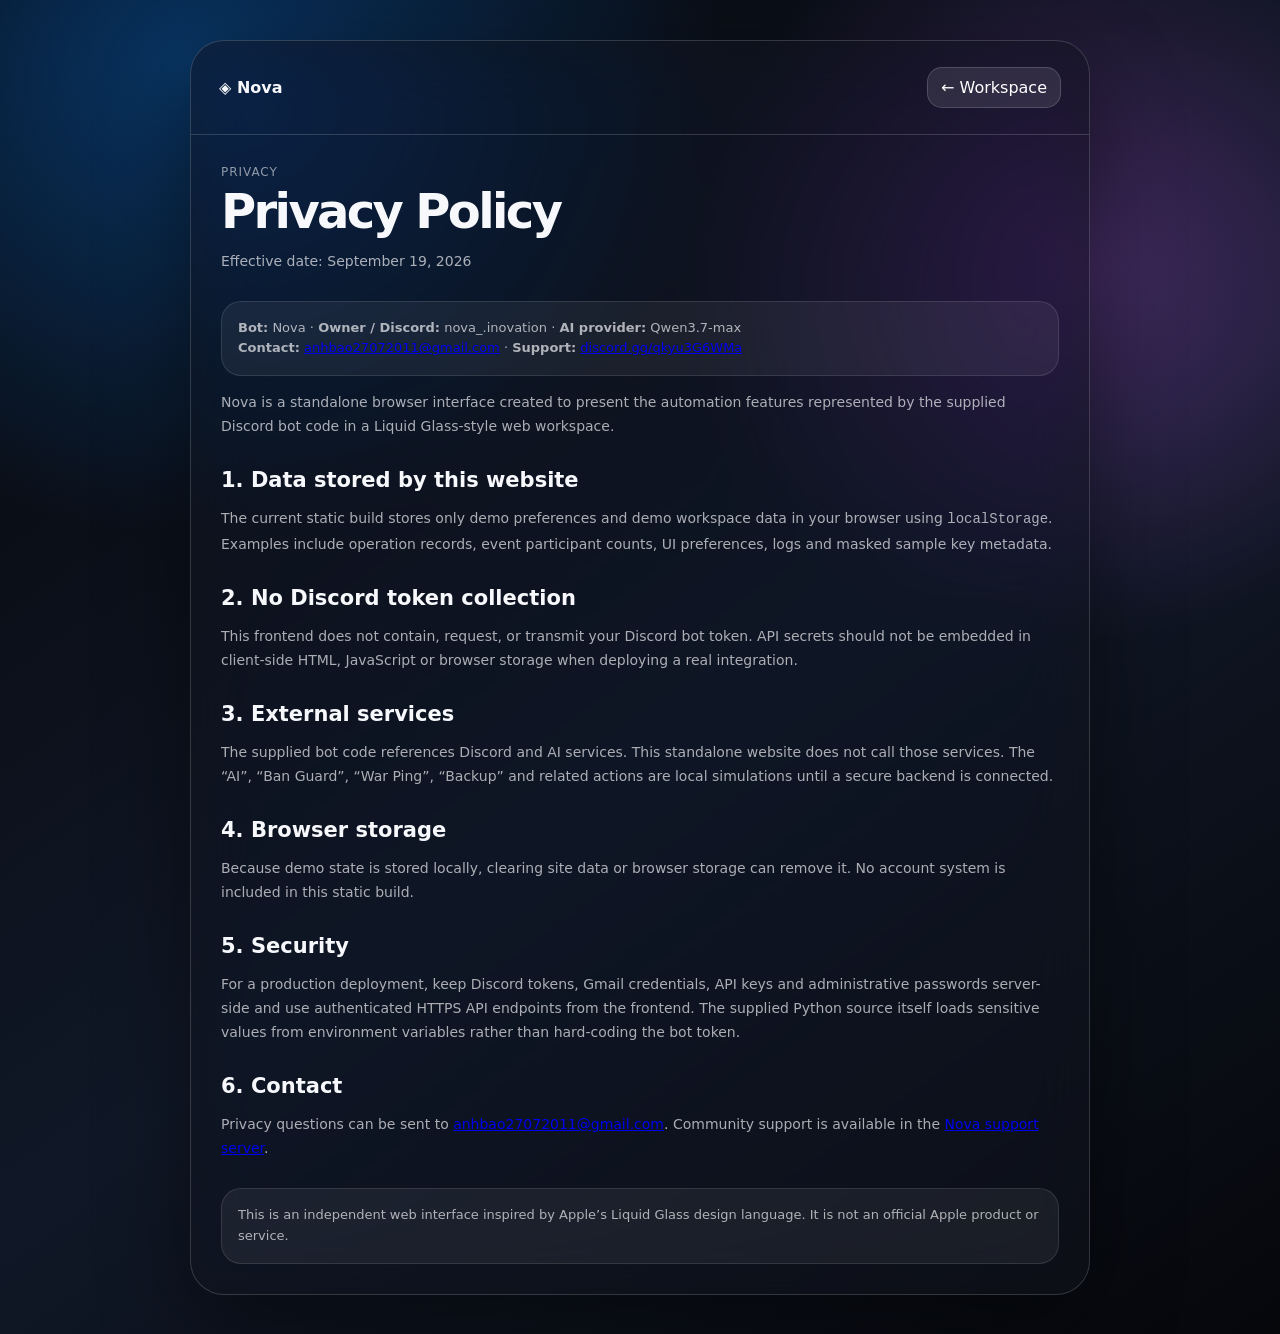
==== privacy-policy.html @ 26129af5 "Add files via upload" ====
<!doctype html>
<html lang="vi"><head><meta charset="utf-8"><meta name="viewport" content="width=device-width,initial-scale=1"><title>Privacy Policy · Nova</title><meta name="theme-color" content="#0b0e14"><style>
:root{--text:#f7f8fb;--muted:rgba(247,248,251,.68);--hair:rgba(255,255,255,.16);--panel:rgba(18,20,27,.56)}*{box-sizing:border-box}html,body{margin:0;min-height:100%;font-family:-apple-system,BlinkMacSystemFont,"SF Pro Display","SF Pro Text",Inter,system-ui,sans-serif;color:var(--text);background:#06070b}body{padding:40px 16px;background:radial-gradient(60% 50% at 15% 5%,rgba(10,132,255,.35),transparent 70%),radial-gradient(45% 40% at 85% 20%,rgba(191,90,242,.28),transparent 70%),linear-gradient(145deg,#06070b,#101827 55%,#06070b)}.shell{max-width:900px;margin:0 auto;border:1px solid var(--hair);border-radius:34px;background:var(--panel);backdrop-filter:blur(30px) saturate(170%);box-shadow:0 30px 90px rgba(0,0,0,.42);overflow:hidden}.top{padding:26px 28px;border-bottom:1px solid var(--hair);display:flex;align-items:center;justify-content:space-between;gap:16px}.brand{font-weight:800}.back{padding:10px 13px;border-radius:15px;background:rgba(255,255,255,.1);border:1px solid var(--hair);color:white;text-decoration:none}.body{padding:30px}.eyebrow{font-size:12px;color:rgba(255,255,255,.55);letter-spacing:.08em;text-transform:uppercase}.body h1{font-size:48px;letter-spacing:-.055em;line-height:.95;margin:10px 0 12px}.body>p,.body li{color:var(--muted);line-height:1.72;font-size:14px}.body h2{font-size:21px;margin:30px 0 8px}.body ul{padding-left:21px}.note{margin-top:28px;padding:16px;border-radius:20px;background:rgba(255,255,255,.06);border:1px solid rgba(255,255,255,.11);color:var(--muted);font-size:13px;line-height:1.6}@media(max-width:600px){.body h1{font-size:39px}.top{padding:20px}.body{padding:22px}}
</style></head><body><main class="shell"><header class="top"><div class="brand">◈ Nova</div><a class="back" href="index.html">← Workspace</a></header><article class="body"><div class="eyebrow">Privacy</div><h1>Privacy Policy</h1><p>Effective date: September 19, 2026</p><div class="note"><b>Bot:</b> Nova · <b>Owner / Discord:</b> nova_.inovation · <b>AI provider:</b> Qwen3.7-max<br><b>Contact:</b> <a href="mailto:anhbao27072011@gmail.com">anhbao27072011@gmail.com</a> · <b>Support:</b> <a href="https://discord.gg/qkyu3G6WMa" target="_blank" rel="noopener">discord.gg/qkyu3G6WMa</a></div><p>Nova is a standalone browser interface created to present the automation features represented by the supplied Discord bot code in a Liquid Glass-style web workspace.</p><h2>1. Data stored by this website</h2><p>The current static build stores only demo preferences and demo workspace data in your browser using <code>localStorage</code>. Examples include operation records, event participant counts, UI preferences, logs and masked sample key metadata.</p><h2>2. No Discord token collection</h2><p>This frontend does not contain, request, or transmit your Discord bot token. API secrets should not be embedded in client-side HTML, JavaScript or browser storage when deploying a real integration.</p><h2>3. External services</h2><p>The supplied bot code references Discord and AI services. This standalone website does not call those services. The “AI”, “Ban Guard”, “War Ping”, “Backup” and related actions are local simulations until a secure backend is connected.</p><h2>4. Browser storage</h2><p>Because demo state is stored locally, clearing site data or browser storage can remove it. No account system is included in this static build.</p><h2>5. Security</h2><p>For a production deployment, keep Discord tokens, Gmail credentials, API keys and administrative passwords server-side and use authenticated HTTPS API endpoints from the frontend. The supplied Python source itself loads sensitive values from environment variables rather than hard-coding the bot token.</p><h2>6. Contact</h2><p>Privacy questions can be sent to <a href="mailto:anhbao27072011@gmail.com">anhbao27072011@gmail.com</a>. Community support is available in the <a href="https://discord.gg/qkyu3G6WMa" target="_blank" rel="noopener">Nova support server</a>.</p><div class="note">This is an independent web interface inspired by Apple’s Liquid Glass design language. It is not an official Apple product or service.</div></article></main></body></html>
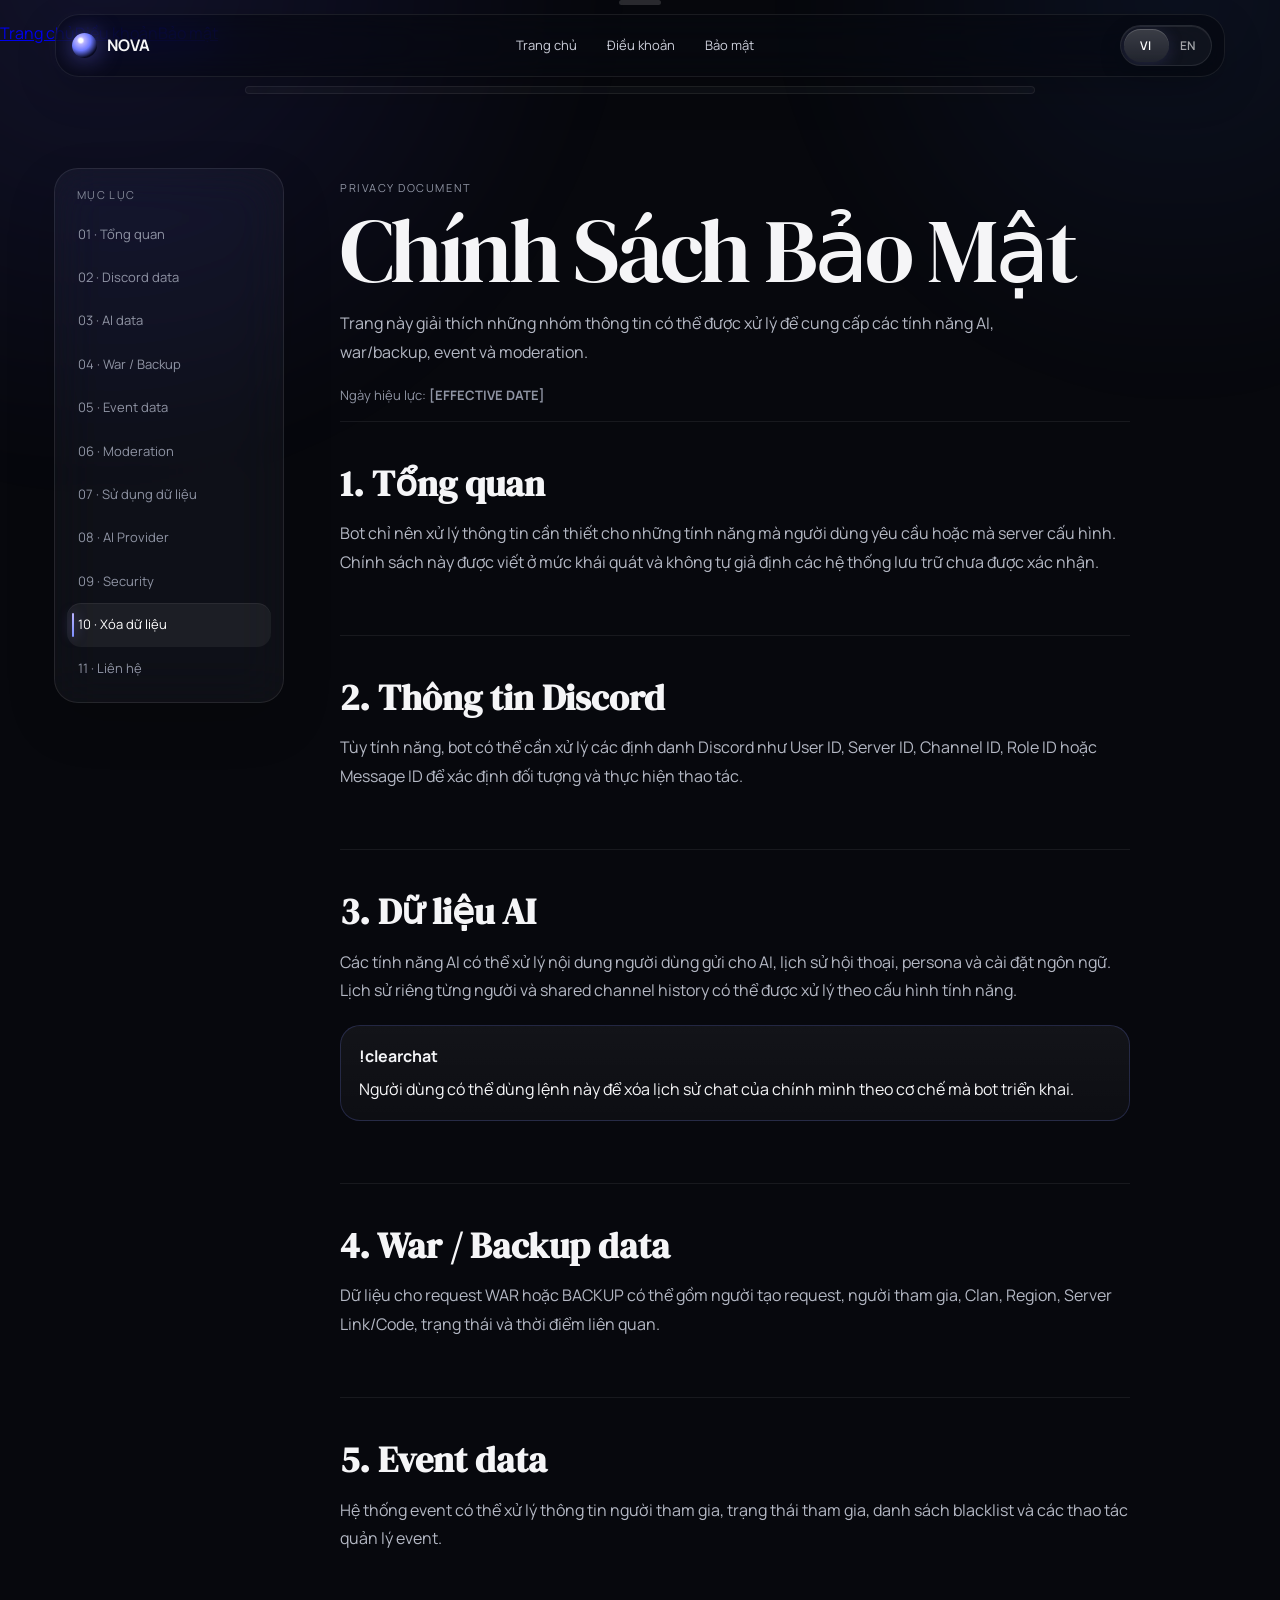
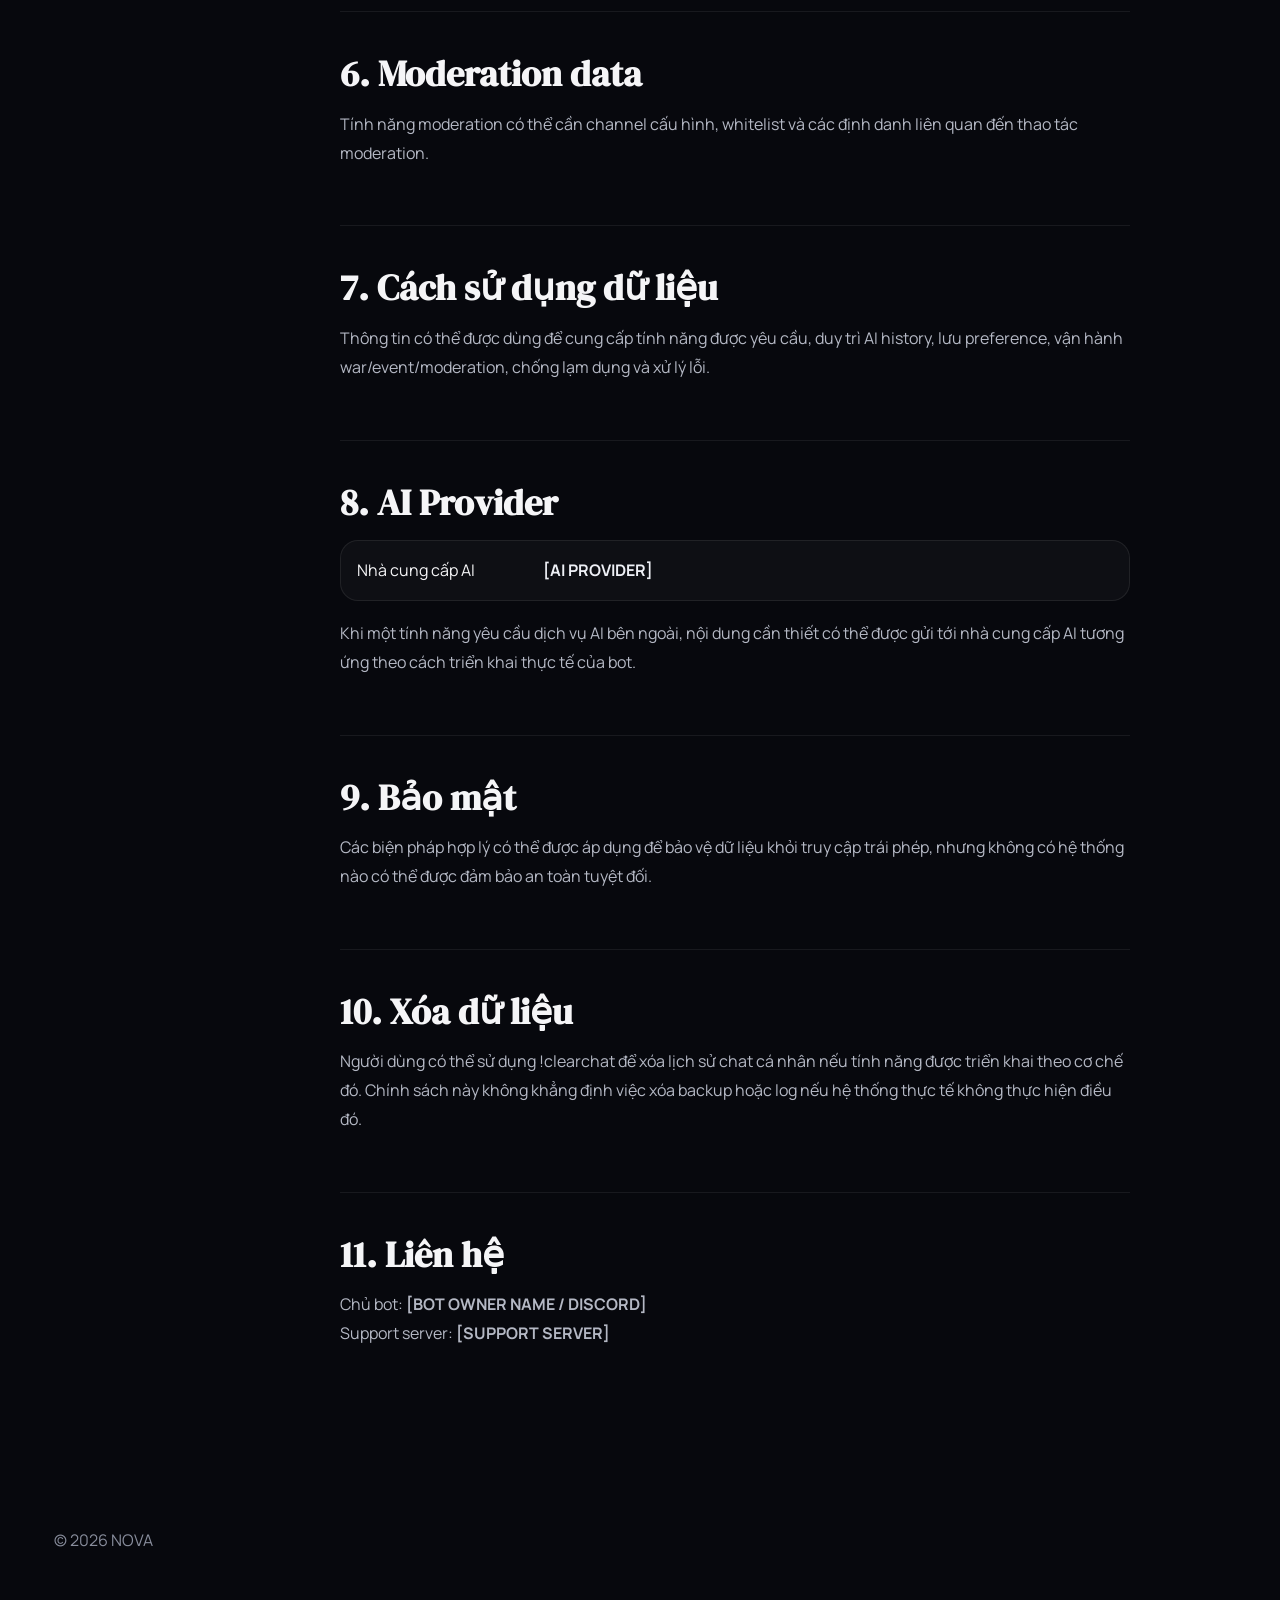
==== commit 3a13acb8: "Add files via upload" ====
--- a/privacy-policy.html
+++ b/privacy-policy.html
@@ -1,4 +1,25 @@
-<!doctype html>
-<html lang="vi"><head><meta charset="utf-8"><meta name="viewport" content="width=device-width,initial-scale=1"><title>Privacy Policy · Nova</title><meta name="theme-color" content="#0b0e14"><style>
-:root{--text:#f7f8fb;--muted:rgba(247,248,251,.68);--hair:rgba(255,255,255,.16);--panel:rgba(18,20,27,.56)}*{box-sizing:border-box}html,body{margin:0;min-height:100%;font-family:-apple-system,BlinkMacSystemFont,"SF Pro Display","SF Pro Text",Inter,system-ui,sans-serif;color:var(--text);background:#06070b}body{padding:40px 16px;background:radial-gradient(60% 50% at 15% 5%,rgba(10,132,255,.35),transparent 70%),radial-gradient(45% 40% at 85% 20%,rgba(191,90,242,.28),transparent 70%),linear-gradient(145deg,#06070b,#101827 55%,#06070b)}.shell{max-width:900px;margin:0 auto;border:1px solid var(--hair);border-radius:34px;background:var(--panel);backdrop-filter:blur(30px) saturate(170%);box-shadow:0 30px 90px rgba(0,0,0,.42);overflow:hidden}.top{padding:26px 28px;border-bottom:1px solid var(--hair);display:flex;align-items:center;justify-content:space-between;gap:16px}.brand{font-weight:800}.back{padding:10px 13px;border-radius:15px;background:rgba(255,255,255,.1);border:1px solid var(--hair);color:white;text-decoration:none}.body{padding:30px}.eyebrow{font-size:12px;color:rgba(255,255,255,.55);letter-spacing:.08em;text-transform:uppercase}.body h1{font-size:48px;letter-spacing:-.055em;line-height:.95;margin:10px 0 12px}.body>p,.body li{color:var(--muted);line-height:1.72;font-size:14px}.body h2{font-size:21px;margin:30px 0 8px}.body ul{padding-left:21px}.note{margin-top:28px;padding:16px;border-radius:20px;background:rgba(255,255,255,.06);border:1px solid rgba(255,255,255,.11);color:var(--muted);font-size:13px;line-height:1.6}@media(max-width:600px){.body h1{font-size:39px}.top{padding:20px}.body{padding:22px}}
-</style></head><body><main class="shell"><header class="top"><div class="brand">◈ Nova</div><a class="back" href="index.html">← Workspace</a></header><article class="body"><div class="eyebrow">Privacy</div><h1>Privacy Policy</h1><p>Effective date: September 19, 2026</p><div class="note"><b>Bot:</b> Nova · <b>Owner / Discord:</b> nova_.inovation · <b>AI provider:</b> Qwen3.7-max<br><b>Contact:</b> <a href="mailto:anhbao27072011@gmail.com">anhbao27072011@gmail.com</a> · <b>Support:</b> <a href="https://discord.gg/qkyu3G6WMa" target="_blank" rel="noopener">discord.gg/qkyu3G6WMa</a></div><p>Nova is a standalone browser interface created to present the automation features represented by the supplied Discord bot code in a Liquid Glass-style web workspace.</p><h2>1. Data stored by this website</h2><p>The current static build stores only demo preferences and demo workspace data in your browser using <code>localStorage</code>. Examples include operation records, event participant counts, UI preferences, logs and masked sample key metadata.</p><h2>2. No Discord token collection</h2><p>This frontend does not contain, request, or transmit your Discord bot token. API secrets should not be embedded in client-side HTML, JavaScript or browser storage when deploying a real integration.</p><h2>3. External services</h2><p>The supplied bot code references Discord and AI services. This standalone website does not call those services. The “AI”, “Ban Guard”, “War Ping”, “Backup” and related actions are local simulations until a secure backend is connected.</p><h2>4. Browser storage</h2><p>Because demo state is stored locally, clearing site data or browser storage can remove it. No account system is included in this static build.</p><h2>5. Security</h2><p>For a production deployment, keep Discord tokens, Gmail credentials, API keys and administrative passwords server-side and use authenticated HTTPS API endpoints from the frontend. The supplied Python source itself loads sensitive values from environment variables rather than hard-coding the bot token.</p><h2>6. Contact</h2><p>Privacy questions can be sent to <a href="mailto:anhbao27072011@gmail.com">anhbao27072011@gmail.com</a>. Community support is available in the <a href="https://discord.gg/qkyu3G6WMa" target="_blank" rel="noopener">Nova support server</a>.</p><div class="note">This is an independent web interface inspired by Apple’s Liquid Glass design language. It is not an official Apple product or service.</div></article></main></body></html>
+<!doctype html><html lang="vi"><head><meta charset="utf-8"><meta name="viewport" content="width=device-width,initial-scale=1,viewport-fit=cover"><meta name="theme-color" content="#07080d"><title>Chính Sách Bảo Mật</title><link rel="preconnect" href="https://fonts.googleapis.com"><link rel="preconnect" href="https://fonts.gstatic.com" crossorigin><link href="https://fonts.googleapis.com/css2?family=DM+Serif+Display:ital@0;1&family=Manrope:wght@300;400;500;600;700&display=swap" rel="stylesheet"><style>
+:root{--bg:#07080d;--fg:#f5f5f7;--muted:#9ea3b4;--line:rgba(255,255,255,.1);--accent:#8e86ff}*{box-sizing:border-box}html{scroll-behavior:smooth}body{margin:0;background:var(--bg);color:var(--fg);font-family:Manrope,system-ui,sans-serif;line-height:1.8;overflow-x:hidden}body::before{content:"";position:fixed;inset:-20%;pointer-events:none;z-index:-4;background:radial-gradient(circle at 20% 12%,rgba(94,91,255,.13),transparent 28%),radial-gradient(circle at 80% 14%,rgba(72,126,255,.08),transparent 22%);filter:blur(36px);animation:drift 18s ease-in-out infinite alternate}.grain{position:fixed;inset:0;z-index:60;pointer-events:none;opacity:.03;mix-blend-mode:soft-light;background-image:url("data:image/svg+xml,%3Csvg xmlns='http://www.w3.org/2000/svg' width='160' height='160'%3E%3Cfilter id='n'%3E%3CfeTurbulence type='fractalNoise' baseFrequency='.9' numOctaves='4' stitchTiles='stitch'/%3E%3C/filter%3E%3Crect width='100%25' height='100%25' filter='url(%23n)' opacity='.45'/%3E%3C/svg%3E")}@keyframes drift{to{transform:translate3d(3%,-2%,0) scale(1.04)}}
+.wrap{max-width:1220px;margin:0 auto;padding:0 24px}.topbar{position:fixed;top:14px;left:50%;transform:translateX(-50%);width:min(1170px,calc(100% - 24px));z-index:40;display:flex;align-items:center;justify-content:space-between;padding:10px 12px 10px 16px;border:1px solid rgba(255,255,255,.08);border-radius:24px;background:rgba(8,9,14,.62);backdrop-filter:blur(24px) saturate(170%);-webkit-backdrop-filter:blur(24px) saturate(170%);box-shadow:0 14px 40px rgba(0,0,0,.18)}.brand{display:flex;align-items:center;gap:10px;color:var(--fg);text-decoration:none;font-weight:700}.orb{width:25px;height:25px;border-radius:50%;background:radial-gradient(circle at 35% 30%,#fff 0 8%,#b7b2ff 16%,#6c78ff 42%,transparent 73%);box-shadow:0 0 24px rgba(129,123,255,.55)}.nav{display:flex;gap:6px}.nav a{color:#cdd0db;text-decoration:none;padding:9px 12px;border-radius:12px;font-size:13px}.nav a:hover{background:rgba(255,255,255,.05);color:white}.seg{position:relative;display:flex;padding:3px;border:1px solid rgba(255,255,255,.09);border-radius:999px;background:rgba(255,255,255,.04);overflow:hidden;box-shadow:inset 0 1px 0 rgba(255,255,255,.08),0 8px 24px rgba(0,0,0,.14)}.seg::after{content:"";position:absolute;inset:3px auto 3px 3px;width:50%;border-radius:999px;background:linear-gradient(180deg,rgba(255,255,255,.18),rgba(255,255,255,.07));box-shadow:inset 0 1px 0 rgba(255,255,255,.16),0 3px 15px rgba(90,90,160,.25);transition:transform .52s cubic-bezier(.17,.89,.22,1.08)}.seg.en::after{transform:translateX(100%)}.seg.stretch-right::after{width:72%;transform:translateX(38%)}.seg.stretch-left::after{width:72%;transform:translateX(-10%)}.seg button{position:relative;z-index:2;border:0;background:transparent;color:white;opacity:.62;padding:8px 10px;min-width:42px;font:600 12px Manrope;cursor:pointer}.seg button.active{opacity:1}.menu-btn{display:none;border:1px solid var(--line);background:rgba(255,255,255,.05);color:white;padding:10px 12px;border-radius:13px}
+main{padding-top:120px}.layout{display:grid;grid-template-columns:230px minmax(0,790px);gap:56px;align-items:start;padding-bottom:100px}.side{position:sticky;top:110px}.toc{padding:12px;border:1px solid rgba(255,255,255,.09);border-radius:24px;background:rgba(255,255,255,.035);backdrop-filter:blur(24px) saturate(155%);-webkit-backdrop-filter:blur(24px) saturate(155%);box-shadow:0 20px 50px rgba(0,0,0,.15)}.toc-title{padding:4px 10px 8px;font-size:11px;letter-spacing:.12em;text-transform:uppercase;color:#858a99}.toc-link{position:relative;display:block;text-decoration:none;color:#8f94a4;padding:10px 11px;border-radius:14px;font-size:13px;transition:.25s}.toc-link.active{color:#fff;background:rgba(255,255,255,.055);box-shadow:inset 0 1px 0 rgba(255,255,255,.06)}.toc-link.active::before{content:"";position:absolute;left:5px;top:10px;bottom:10px;width:2px;border-radius:2px;background:linear-gradient(#b9b3ff,#7c8fff);box-shadow:0 0 12px rgba(137,129,255,.65)}.doc{padding-top:10px}.eyebrow{font-size:11px;letter-spacing:.14em;text-transform:uppercase;color:#8f94a3}.title{font-family:"DM Serif Display",serif;font-size:clamp(52px,7vw,92px);font-weight:400;line-height:.95;letter-spacing:-.04em;margin:10px 0 14px}.subtitle{color:#aeb2bf;max-width:720px;font-size:16px}.progress{position:fixed;top:86px;left:50%;transform:translateX(-50%);width:min(790px,calc(100% - 300px));height:8px;padding:2px;border:1px solid rgba(255,255,255,.08);background:rgba(255,255,255,.035);backdrop-filter:blur(18px);border-radius:999px;z-index:30}.progress span{display:block;height:100%;width:0;border-radius:999px;background:linear-gradient(90deg,#7e77ff,#9aa6ff);box-shadow:0 0 14px rgba(136,126,255,.4)}article section{padding:42px 0;border-top:1px solid rgba(255,255,255,.07)}article section:first-child{border-top:0}.sec-title{font-family:"DM Serif Display",serif;font-size:36px;line-height:1.1;margin:0 0 14px}.doc p,.doc li{color:#b4b8c4}.doc ul{padding-left:20px}.callout{margin:20px 0;padding:16px 18px;border:1px solid rgba(122,137,255,.2);border-radius:20px;background:linear-gradient(180deg,rgba(255,255,255,.05),rgba(255,255,255,.028));backdrop-filter:blur(14px)}.callout strong{display:block;color:#f3f4f7;margin-bottom:4px}.field{display:grid;grid-template-columns:170px 1fr;gap:16px;margin:18px 0;padding:15px 16px;border-radius:18px;background:rgba(255,255,255,.03);border:1px solid rgba(255,255,255,.08)}.field b{color:#eef0f6}.footer{padding:20px 24px 50px;max-width:1220px;margin:auto;color:#888d9c}
+@media(max-width:950px){.layout{grid-template-columns:1fr;gap:22px}.side{position:relative;top:auto}.progress{width:calc(100% - 36px)}.nav{display:none}.menu-btn{display:block}}
+@media(max-width:640px){.wrap{padding:0 18px}.topbar{width:calc(100% - 16px);top:8px}.title{font-size:56px}.sec-title{font-size:31px}.doc p,.doc li{font-size:15px}.field{grid-template-columns:1fr;gap:4px}.mobile-sheet{display:block;position:fixed;inset:auto 10px 10px;z-index:45;padding:16px;border-radius:30px;border:1px solid rgba(255,255,255,.09);background:rgba(10,12,18,.82);backdrop-filter:blur(30px);-webkit-backdrop-filter:blur(30px);box-shadow:0 30px 80px rgba(0,0,0,.48);transform:translateY(calc(100% + 30px));opacity:0;pointer-events:none;transition:.48s cubic-bezier(.2,.8,.2,1)}.mobile-sheet.open{transform:none;opacity:1;pointer-events:auto}.sheet-links{display:grid;gap:8px}.sheet-links a{color:#fff;text-decoration:none;padding:14px;border-radius:16px;background:rgba(255,255,255,.04)}}
+</style></head><body data-page="privacy"><div class="grain"></div><header class="topbar"><a class="brand" href="./index.html"><span class="orb"></span><span data-bind="botName">NOVA</span></a><nav class="nav"><a href="./index.html" data-i18n="nav.home">Trang chủ</a><a href="./terms-of-service.html" data-i18n="nav.terms">Điều khoản</a><a href="./privacy-policy.html" data-i18n="nav.privacy">Bảo mật</a></nav><div style="display:flex;gap:8px;align-items:center"><div class="seg" id="seg"><button data-lang="vi">VI</button><button data-lang="en">EN</button></div><button class="menu-btn" id="menuBtn">☰</button></div></header><div class="mobile-sheet" id="sheet"><div style="width:42px;height:5px;border-radius:4px;background:rgba(255,255,255,.14);margin:0 auto 14px"></div><div class="sheet-links"><a href="./index.html" data-i18n="nav.home">Trang chủ</a><a href="./terms-of-service.html" data-i18n="nav.terms">Điều khoản</a><a href="./privacy-policy.html" data-i18n="nav.privacy">Bảo mật</a></div></div><main><div class="wrap"><div class="progress"><span id="progress"></span></div><div class="layout"><aside class="side"><div class="toc"><div class="toc-title" data-i18n="toc.title">Mục lục</div><a class="toc-link active" href="#overview" data-i18n="toc.overview">01 · Tổng quan</a><a class="toc-link" href="#discord" data-i18n="toc.discord">02 · Discord data</a><a class="toc-link" href="#ai" data-i18n="toc.ai">03 · AI data</a><a class="toc-link" href="#war" data-i18n="toc.war">04 · War / Backup</a><a class="toc-link" href="#event" data-i18n="toc.event">05 · Event data</a><a class="toc-link" href="#mod" data-i18n="toc.mod">06 · Moderation</a><a class="toc-link" href="#usage" data-i18n="toc.usage">07 · Sử dụng dữ liệu</a><a class="toc-link" href="#provider" data-i18n="toc.provider">08 · AI Provider</a><a class="toc-link" href="#security" data-i18n="toc.security">09 · Security</a><a class="toc-link" href="#delete" data-i18n="toc.delete">10 · Xóa dữ liệu</a><a class="toc-link" href="#contact" data-i18n="toc.contact">11 · Liên hệ</a></div></aside><article class="doc"><div class="eyebrow" data-i18n="eyebrow">PRIVACY DOCUMENT</div><h1 class="title" data-i18n="title">Chính Sách Bảo Mật</h1><p class="subtitle" data-i18n="subtitle">Trang này giải thích những nhóm thông tin có thể được xử lý để cung cấp các tính năng AI, war/backup, event và moderation.</p><p style="color:#8f94a3;font-size:13px;margin-top:18px"><span data-i18n="effective">Ngày hiệu lực</span>: <b data-bind="effectiveDate">[EFFECTIVE DATE]</b></p>
+<section id="overview"><h2 class="sec-title" data-i18n="sections.overview.t">1. Tổng quan</h2><p data-i18n="sections.overview.p1">Bot chỉ nên xử lý thông tin cần thiết cho những tính năng mà người dùng yêu cầu hoặc mà server cấu hình. Chính sách này được viết ở mức khái quát và không tự giả định các hệ thống lưu trữ chưa được xác nhận.</p></section>
+<section id="discord"><h2 class="sec-title" data-i18n="sections.discord.t">2. Thông tin Discord</h2><p data-i18n="sections.discord.p1">Tùy tính năng, bot có thể cần xử lý các định danh Discord như User ID, Server ID, Channel ID, Role ID hoặc Message ID để xác định đối tượng và thực hiện thao tác.</p></section>
+<section id="ai"><h2 class="sec-title" data-i18n="sections.ai.t">3. Dữ liệu AI</h2><p data-i18n="sections.ai.p1">Các tính năng AI có thể xử lý nội dung người dùng gửi cho AI, lịch sử hội thoại, persona và cài đặt ngôn ngữ. Lịch sử riêng từng người và shared channel history có thể được xử lý theo cấu hình tính năng.</p><div class="callout"><strong>!clearchat</strong><span data-i18n="sections.ai.callout">Người dùng có thể dùng lệnh này để xóa lịch sử chat của chính mình theo cơ chế mà bot triển khai.</span></div></section>
+<section id="war"><h2 class="sec-title" data-i18n="sections.war.t">4. War / Backup data</h2><p data-i18n="sections.war.p1">Dữ liệu cho request WAR hoặc BACKUP có thể gồm người tạo request, người tham gia, Clan, Region, Server Link/Code, trạng thái và thời điểm liên quan.</p></section>
+<section id="event"><h2 class="sec-title" data-i18n="sections.event.t">5. Event data</h2><p data-i18n="sections.event.p1">Hệ thống event có thể xử lý thông tin người tham gia, trạng thái tham gia, danh sách blacklist và các thao tác quản lý event.</p></section>
+<section id="mod"><h2 class="sec-title" data-i18n="sections.mod.t">6. Moderation data</h2><p data-i18n="sections.mod.p1">Tính năng moderation có thể cần channel cấu hình, whitelist và các định danh liên quan đến thao tác moderation.</p></section>
+<section id="usage"><h2 class="sec-title" data-i18n="sections.usage.t">7. Cách sử dụng dữ liệu</h2><p data-i18n="sections.usage.p1">Thông tin có thể được dùng để cung cấp tính năng được yêu cầu, duy trì AI history, lưu preference, vận hành war/event/moderation, chống lạm dụng và xử lý lỗi.</p></section>
+<section id="provider"><h2 class="sec-title" data-i18n="sections.provider.t">8. AI Provider</h2><div class="field"><span data-i18n="sections.provider.label">Nhà cung cấp AI</span><b data-bind="aiProvider">[AI PROVIDER]</b></div><p data-i18n="sections.provider.p1">Khi một tính năng yêu cầu dịch vụ AI bên ngoài, nội dung cần thiết có thể được gửi tới nhà cung cấp AI tương ứng theo cách triển khai thực tế của bot.</p></section>
+<section id="security"><h2 class="sec-title" data-i18n="sections.security.t">9. Bảo mật</h2><p data-i18n="sections.security.p1">Các biện pháp hợp lý có thể được áp dụng để bảo vệ dữ liệu khỏi truy cập trái phép, nhưng không có hệ thống nào có thể được đảm bảo an toàn tuyệt đối.</p></section>
+<section id="delete"><h2 class="sec-title" data-i18n="sections.delete.t">10. Xóa dữ liệu</h2><p data-i18n="sections.delete.p1">Người dùng có thể sử dụng !clearchat để xóa lịch sử chat cá nhân nếu tính năng được triển khai theo cơ chế đó. Chính sách này không khẳng định việc xóa backup hoặc log nếu hệ thống thực tế không thực hiện điều đó.</p></section>
+<section id="contact"><h2 class="sec-title" data-i18n="sections.contact.t">11. Liên hệ</h2><p><span data-i18n="sections.contact.owner">Chủ bot</span>: <b data-bind="owner">[BOT OWNER NAME / DISCORD]</b><br><span data-i18n="sections.contact.support">Support server</span>: <b data-bind="support">[SUPPORT SERVER]</b></p></section>
+</article></div></div></main><footer class="footer">© 2026 <span data-bind="botName">NOVA</span></footer>
+<script>
+const CONFIG={botName:'NOVA',owner:'[BOT OWNER NAME / DISCORD]',support:'[SUPPORT SERVER]',aiProvider:'[AI PROVIDER]',effectiveDate:'[EFFECTIVE DATE]'};
+const I18N={vi:{nav:{home:'Trang chủ',terms:'Điều khoản',privacy:'Bảo mật'},toc:{title:'Mục lục',overview:'01 · Tổng quan',discord:'02 · Discord data',ai:'03 · AI data',war:'04 · War / Backup',event:'05 · Event data',mod:'06 · Moderation',usage:'07 · Sử dụng dữ liệu',provider:'08 · AI Provider',security:'09 · Security',delete:'10 · Xóa dữ liệu',contact:'11 · Liên hệ'},eyebrow:'PRIVACY DOCUMENT',title:'Chính Sách Bảo Mật',subtitle:'Trang này giải thích những nhóm thông tin có thể được xử lý để cung cấp các tính năng AI, war/backup, event và moderation.',effective:'Ngày hiệu lực',sections:{overview:{t:'1. Tổng quan',p1:'Bot chỉ nên xử lý thông tin cần thiết cho những tính năng mà người dùng yêu cầu hoặc mà server cấu hình. Chính sách này được viết ở mức khái quát và không tự giả định các hệ thống lưu trữ chưa được xác nhận.'},discord:{t:'2. Thông tin Discord',p1:'Tùy tính năng, bot có thể cần xử lý các định danh Discord như User ID, Server ID, Channel ID, Role ID hoặc Message ID để xác định đối tượng và thực hiện thao tác.'},ai:{t:'3. Dữ liệu AI',p1:'Các tính năng AI có thể xử lý nội dung người dùng gửi cho AI, lịch sử hội thoại, persona và cài đặt ngôn ngữ. Lịch sử riêng từng người và shared channel history có thể được xử lý theo cấu hình tính năng.',callout:'Người dùng có thể dùng lệnh này để xóa lịch sử chat của chính mình theo cơ chế mà bot triển khai.'},war:{t:'4. War / Backup data',p1:'Dữ liệu cho request WAR hoặc BACKUP có thể gồm người tạo request, người tham gia, Clan, Region, Server Link/Code, trạng thái và thời điểm liên quan.'},event:{t:'5. Event data',p1:'Hệ thống event có thể xử lý thông tin người tham gia, trạng thái tham gia, danh sách blacklist và các thao tác quản lý event.'},mod:{t:'6. Moderation data',p1:'Tính năng moderation có thể cần channel cấu hình, whitelist và các định danh liên quan đến thao tác moderation.'},usage:{t:'7. Cách sử dụng dữ liệu',p1:'Thông tin có thể được dùng để cung cấp tính năng được yêu cầu, duy trì AI history, lưu preference, vận hành war/event/moderation, chống lạm dụng và xử lý lỗi.'},provider:{t:'8. AI Provider',label:'Nhà cung cấp AI',p1:'Khi một tính năng yêu cầu dịch vụ AI bên ngoài, nội dung cần thiết có thể được gửi tới nhà cung cấp AI tương ứng theo cách triển khai thực tế của bot.'},security:{t:'9. Bảo mật',p1:'Các biện pháp hợp lý có thể được áp dụng để bảo vệ dữ liệu khỏi truy cập trái phép, nhưng không có hệ thống nào có thể được đảm bảo an toàn tuyệt đối.'},delete:{t:'10. Xóa dữ liệu',p1:'Người dùng có thể sử dụng !clearchat để xóa lịch sử chat cá nhân nếu tính năng được triển khai theo cơ chế đó. Chính sách này không khẳng định việc xóa backup hoặc log nếu hệ thống thực tế không thực hiện điều đó.'},contact:{t:'11. Liên hệ',owner:'Chủ bot',support:'Support server'}}},en:{nav:{home:'Home',terms:'Terms',privacy:'Privacy'},toc:{title:'Contents',overview:'01 · Overview',discord:'02 · Discord data',ai:'03 · AI data',war:'04 · War / Backup',event:'05 · Event data',mod:'06 · Moderation',usage:'07 · Data use',provider:'08 · AI Provider',security:'09 · Security',delete:'10 · Deletion',contact:'11 · Contact'},eyebrow:'PRIVACY DOCUMENT',title:'Privacy Policy',subtitle:'This page explains the categories of information that may be processed to provide AI, war/backup, event and moderation features.',effective:'Effective Date',sections:{overview:{t:'1. Overview',p1:'The bot should only process information needed for features requested by users or configured by servers. This policy is intentionally general and does not assume storage systems that have not been confirmed.'},discord:{t:'2. Discord Information',p1:'Depending on the feature, the bot may process Discord identifiers such as User ID, Server ID, Channel ID, Role ID or Message ID to identify targets and perform actions.'},ai:{t:'3. AI Data',p1:'AI features may process content sent to the AI, conversation history, persona settings and language preferences. Per-user history and shared channel history may be handled according to feature configuration.',callout:'Users may use this command to clear their own chat history according to the bot implementation.'},war:{t:'4. War / Backup Data',p1:'WAR or BACKUP requests may include requester, participants, Clan, Region, Server Link/Code, status and related timestamps.'},event:{t:'5. Event Data',p1:'The event system may process participant information, participation state, blacklist configuration and event management actions.'},mod:{t:'6. Moderation Data',p1:'Moderation features may require configured channels, whitelist information and identifiers related to moderation actions.'},usage:{t:'7. How Data Is Used',p1:'Information may be used to provide requested features, maintain AI history, store preferences, operate war/event/moderation systems, prevent abuse and troubleshoot the service.'},provider:{t:'8. AI Provider',label:'AI Provider',p1:'When a feature requires an external AI service, necessary content may be transmitted to the relevant provider according to the actual bot implementation.'},security:{t:'9. Security',p1:'Reasonable measures may be used to protect information from unauthorized access, but no system can be guaranteed to be completely secure.'},delete:{t:'10. Data Deletion',p1:'Users may use !clearchat to clear personal chat history if the feature is implemented that way. This policy does not claim that backups or logs are deleted unless the actual system does so.'},contact:{t:'11. Contact',owner:'Bot owner',support:'Support server'}}}};
+const lang=localStorage.getItem('site-language')||'vi';const get=(o,p)=>p.split('.').reduce((a,k)=>a?.[k],o);function apply(l){document.documentElement.lang=l;document.querySelectorAll('[data-i18n]').forEach(el=>{const v=get(I18N[l],el.dataset.i18n);if(v)el.textContent=v});document.querySelectorAll('[data-bind]').forEach(el=>el.textContent=CONFIG[el.dataset.bind]||'');document.getElementById('seg').classList.toggle('en',l==='en');document.querySelectorAll('[data-lang]').forEach(b=>b.classList.toggle('active',b.dataset.lang===l));document.title=I18N[l].title;localStorage.setItem('site-language',l)}apply(lang);document.querySelectorAll('[data-lang]').forEach(b=>b.addEventListener('click',()=>{const seg=b.closest('.seg');const next=b.dataset.lang;if(seg){const current=seg.classList.contains('en')?'en':'vi';if(current!==next){seg.classList.remove('stretch-right','stretch-left');void seg.offsetWidth;seg.classList.add(next==='en'?'stretch-right':'stretch-left');setTimeout(()=>{seg.classList.remove('stretch-right','stretch-left');apply(next)},190)}}else apply(next)}));
+const progress=document.getElementById('progress');window.addEventListener('scroll',()=>{const max=document.documentElement.scrollHeight-innerHeight;progress.style.width=(max?scrollY/max*100:0)+'%'},{passive:true});const links=[...document.querySelectorAll('.toc-link')],sections=links.map(a=>document.querySelector(a.getAttribute('href')));const io=new IntersectionObserver(es=>es.forEach(e=>{if(e.isIntersecting)links.forEach(a=>a.classList.toggle('active',a.getAttribute('href')==='#'+e.target.id))}),{rootMargin:'-25% 0px -55%'});sections.forEach(s=>io.observe(s));const sheet=document.getElementById('sheet');document.getElementById('menuBtn').addEventListener('click',()=>sheet.classList.toggle('open'));document.querySelectorAll('.sheet-links a').forEach(a=>a.addEventListener('click',()=>sheet.classList.remove('open')));if(!matchMedia('(prefers-reduced-motion: reduce)').matches){document.querySelectorAll('article section').forEach((x,i)=>{x.style.opacity=0;x.animate([{opacity:0,transform:'translateY(16px)',filter:'blur(5px)'},{opacity:1,transform:'translateY(0)',filter:'blur(0)'}],{duration:680,delay:80+i*20,fill:'both',easing:'cubic-bezier(.2,.8,.2,1)'})})}
+</script></body></html>
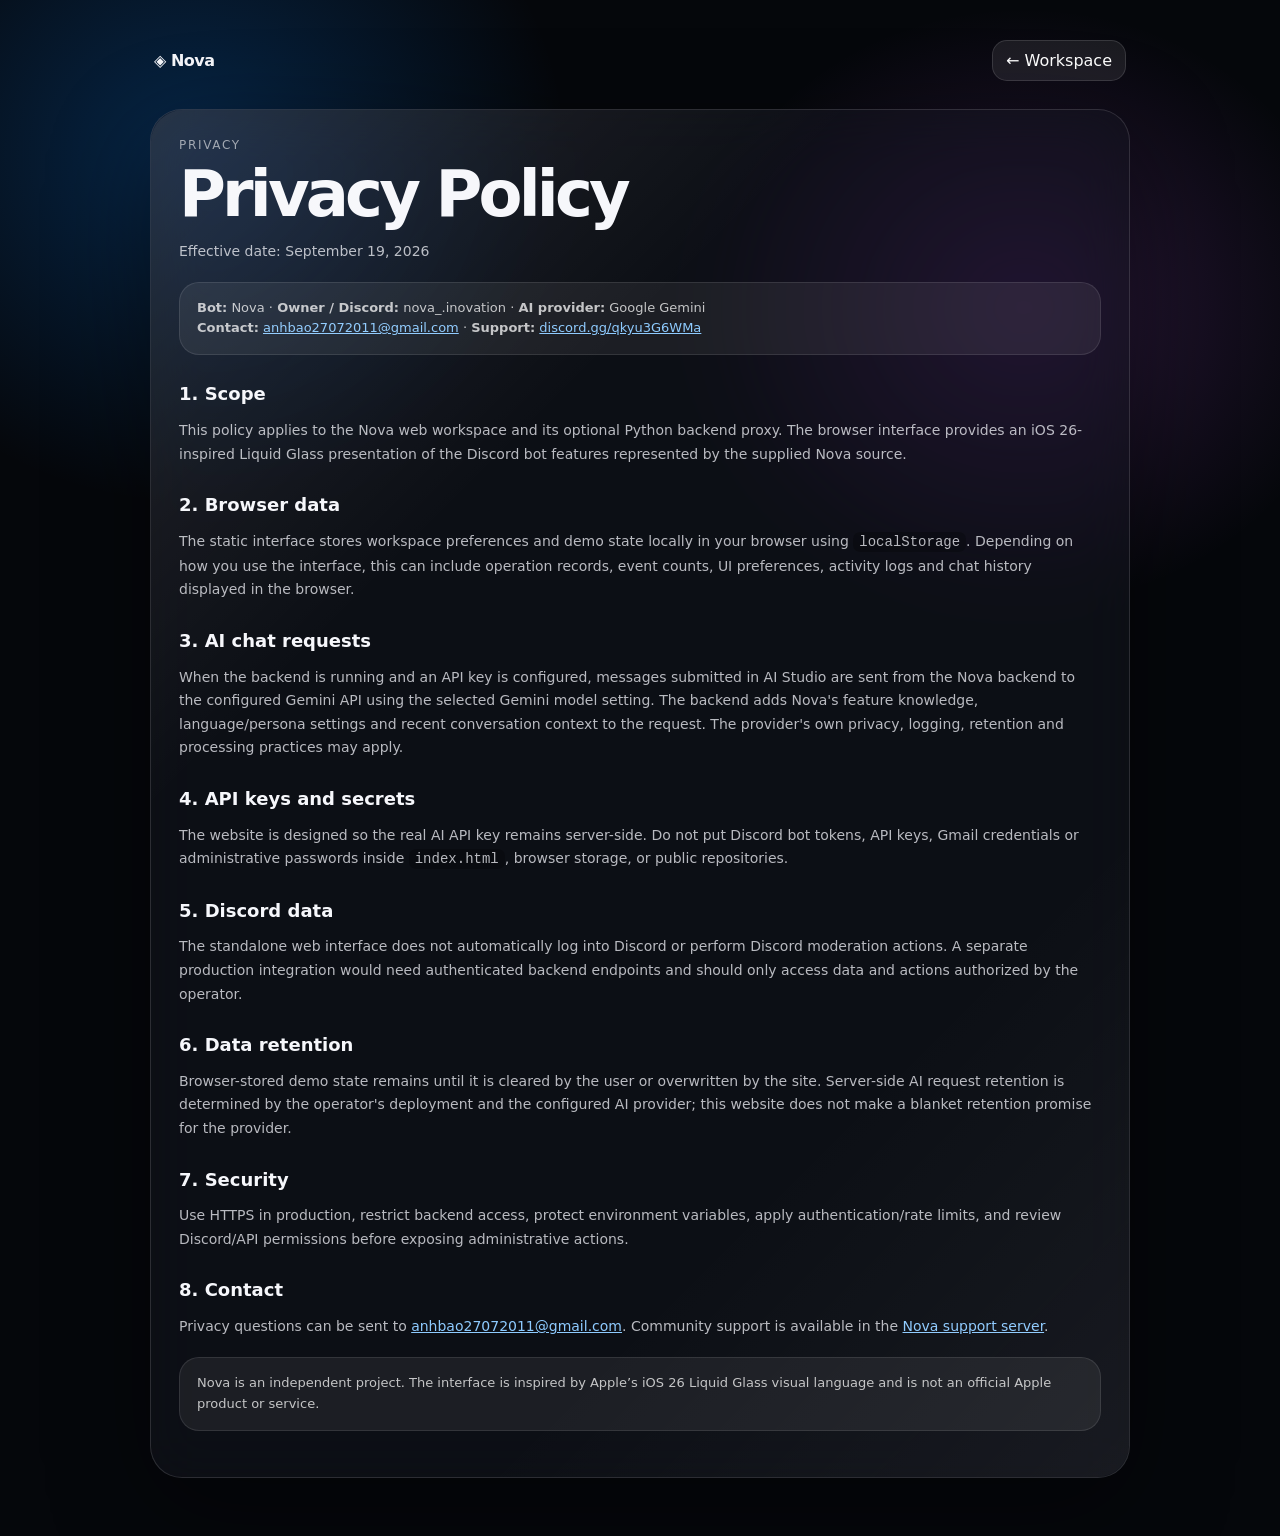
==== commit eae629a3: "Add files via upload" ====
--- a/privacy-policy.html
+++ b/privacy-policy.html
@@ -1,25 +1,12 @@
-<!doctype html><html lang="vi"><head><meta charset="utf-8"><meta name="viewport" content="width=device-width,initial-scale=1,viewport-fit=cover"><meta name="theme-color" content="#07080d"><title>Chính Sách Bảo Mật</title><link rel="preconnect" href="https://fonts.googleapis.com"><link rel="preconnect" href="https://fonts.gstatic.com" crossorigin><link href="https://fonts.googleapis.com/css2?family=DM+Serif+Display:ital@0;1&family=Manrope:wght@300;400;500;600;700&display=swap" rel="stylesheet"><style>
-:root{--bg:#07080d;--fg:#f5f5f7;--muted:#9ea3b4;--line:rgba(255,255,255,.1);--accent:#8e86ff}*{box-sizing:border-box}html{scroll-behavior:smooth}body{margin:0;background:var(--bg);color:var(--fg);font-family:Manrope,system-ui,sans-serif;line-height:1.8;overflow-x:hidden}body::before{content:"";position:fixed;inset:-20%;pointer-events:none;z-index:-4;background:radial-gradient(circle at 20% 12%,rgba(94,91,255,.13),transparent 28%),radial-gradient(circle at 80% 14%,rgba(72,126,255,.08),transparent 22%);filter:blur(36px);animation:drift 18s ease-in-out infinite alternate}.grain{position:fixed;inset:0;z-index:60;pointer-events:none;opacity:.03;mix-blend-mode:soft-light;background-image:url("data:image/svg+xml,%3Csvg xmlns='http://www.w3.org/2000/svg' width='160' height='160'%3E%3Cfilter id='n'%3E%3CfeTurbulence type='fractalNoise' baseFrequency='.9' numOctaves='4' stitchTiles='stitch'/%3E%3C/filter%3E%3Crect width='100%25' height='100%25' filter='url(%23n)' opacity='.45'/%3E%3C/svg%3E")}@keyframes drift{to{transform:translate3d(3%,-2%,0) scale(1.04)}}
-.wrap{max-width:1220px;margin:0 auto;padding:0 24px}.topbar{position:fixed;top:14px;left:50%;transform:translateX(-50%);width:min(1170px,calc(100% - 24px));z-index:40;display:flex;align-items:center;justify-content:space-between;padding:10px 12px 10px 16px;border:1px solid rgba(255,255,255,.08);border-radius:24px;background:rgba(8,9,14,.62);backdrop-filter:blur(24px) saturate(170%);-webkit-backdrop-filter:blur(24px) saturate(170%);box-shadow:0 14px 40px rgba(0,0,0,.18)}.brand{display:flex;align-items:center;gap:10px;color:var(--fg);text-decoration:none;font-weight:700}.orb{width:25px;height:25px;border-radius:50%;background:radial-gradient(circle at 35% 30%,#fff 0 8%,#b7b2ff 16%,#6c78ff 42%,transparent 73%);box-shadow:0 0 24px rgba(129,123,255,.55)}.nav{display:flex;gap:6px}.nav a{color:#cdd0db;text-decoration:none;padding:9px 12px;border-radius:12px;font-size:13px}.nav a:hover{background:rgba(255,255,255,.05);color:white}.seg{position:relative;display:flex;padding:3px;border:1px solid rgba(255,255,255,.09);border-radius:999px;background:rgba(255,255,255,.04);overflow:hidden;box-shadow:inset 0 1px 0 rgba(255,255,255,.08),0 8px 24px rgba(0,0,0,.14)}.seg::after{content:"";position:absolute;inset:3px auto 3px 3px;width:50%;border-radius:999px;background:linear-gradient(180deg,rgba(255,255,255,.18),rgba(255,255,255,.07));box-shadow:inset 0 1px 0 rgba(255,255,255,.16),0 3px 15px rgba(90,90,160,.25);transition:transform .52s cubic-bezier(.17,.89,.22,1.08)}.seg.en::after{transform:translateX(100%)}.seg.stretch-right::after{width:72%;transform:translateX(38%)}.seg.stretch-left::after{width:72%;transform:translateX(-10%)}.seg button{position:relative;z-index:2;border:0;background:transparent;color:white;opacity:.62;padding:8px 10px;min-width:42px;font:600 12px Manrope;cursor:pointer}.seg button.active{opacity:1}.menu-btn{display:none;border:1px solid var(--line);background:rgba(255,255,255,.05);color:white;padding:10px 12px;border-radius:13px}
-main{padding-top:120px}.layout{display:grid;grid-template-columns:230px minmax(0,790px);gap:56px;align-items:start;padding-bottom:100px}.side{position:sticky;top:110px}.toc{padding:12px;border:1px solid rgba(255,255,255,.09);border-radius:24px;background:rgba(255,255,255,.035);backdrop-filter:blur(24px) saturate(155%);-webkit-backdrop-filter:blur(24px) saturate(155%);box-shadow:0 20px 50px rgba(0,0,0,.15)}.toc-title{padding:4px 10px 8px;font-size:11px;letter-spacing:.12em;text-transform:uppercase;color:#858a99}.toc-link{position:relative;display:block;text-decoration:none;color:#8f94a4;padding:10px 11px;border-radius:14px;font-size:13px;transition:.25s}.toc-link.active{color:#fff;background:rgba(255,255,255,.055);box-shadow:inset 0 1px 0 rgba(255,255,255,.06)}.toc-link.active::before{content:"";position:absolute;left:5px;top:10px;bottom:10px;width:2px;border-radius:2px;background:linear-gradient(#b9b3ff,#7c8fff);box-shadow:0 0 12px rgba(137,129,255,.65)}.doc{padding-top:10px}.eyebrow{font-size:11px;letter-spacing:.14em;text-transform:uppercase;color:#8f94a3}.title{font-family:"DM Serif Display",serif;font-size:clamp(52px,7vw,92px);font-weight:400;line-height:.95;letter-spacing:-.04em;margin:10px 0 14px}.subtitle{color:#aeb2bf;max-width:720px;font-size:16px}.progress{position:fixed;top:86px;left:50%;transform:translateX(-50%);width:min(790px,calc(100% - 300px));height:8px;padding:2px;border:1px solid rgba(255,255,255,.08);background:rgba(255,255,255,.035);backdrop-filter:blur(18px);border-radius:999px;z-index:30}.progress span{display:block;height:100%;width:0;border-radius:999px;background:linear-gradient(90deg,#7e77ff,#9aa6ff);box-shadow:0 0 14px rgba(136,126,255,.4)}article section{padding:42px 0;border-top:1px solid rgba(255,255,255,.07)}article section:first-child{border-top:0}.sec-title{font-family:"DM Serif Display",serif;font-size:36px;line-height:1.1;margin:0 0 14px}.doc p,.doc li{color:#b4b8c4}.doc ul{padding-left:20px}.callout{margin:20px 0;padding:16px 18px;border:1px solid rgba(122,137,255,.2);border-radius:20px;background:linear-gradient(180deg,rgba(255,255,255,.05),rgba(255,255,255,.028));backdrop-filter:blur(14px)}.callout strong{display:block;color:#f3f4f7;margin-bottom:4px}.field{display:grid;grid-template-columns:170px 1fr;gap:16px;margin:18px 0;padding:15px 16px;border-radius:18px;background:rgba(255,255,255,.03);border:1px solid rgba(255,255,255,.08)}.field b{color:#eef0f6}.footer{padding:20px 24px 50px;max-width:1220px;margin:auto;color:#888d9c}
-@media(max-width:950px){.layout{grid-template-columns:1fr;gap:22px}.side{position:relative;top:auto}.progress{width:calc(100% - 36px)}.nav{display:none}.menu-btn{display:block}}
-@media(max-width:640px){.wrap{padding:0 18px}.topbar{width:calc(100% - 16px);top:8px}.title{font-size:56px}.sec-title{font-size:31px}.doc p,.doc li{font-size:15px}.field{grid-template-columns:1fr;gap:4px}.mobile-sheet{display:block;position:fixed;inset:auto 10px 10px;z-index:45;padding:16px;border-radius:30px;border:1px solid rgba(255,255,255,.09);background:rgba(10,12,18,.82);backdrop-filter:blur(30px);-webkit-backdrop-filter:blur(30px);box-shadow:0 30px 80px rgba(0,0,0,.48);transform:translateY(calc(100% + 30px));opacity:0;pointer-events:none;transition:.48s cubic-bezier(.2,.8,.2,1)}.mobile-sheet.open{transform:none;opacity:1;pointer-events:auto}.sheet-links{display:grid;gap:8px}.sheet-links a{color:#fff;text-decoration:none;padding:14px;border-radius:16px;background:rgba(255,255,255,.04)}}
-</style></head><body data-page="privacy"><div class="grain"></div><header class="topbar"><a class="brand" href="./index.html"><span class="orb"></span><span data-bind="botName">NOVA</span></a><nav class="nav"><a href="./index.html" data-i18n="nav.home">Trang chủ</a><a href="./terms-of-service.html" data-i18n="nav.terms">Điều khoản</a><a href="./privacy-policy.html" data-i18n="nav.privacy">Bảo mật</a></nav><div style="display:flex;gap:8px;align-items:center"><div class="seg" id="seg"><button data-lang="vi">VI</button><button data-lang="en">EN</button></div><button class="menu-btn" id="menuBtn">☰</button></div></header><div class="mobile-sheet" id="sheet"><div style="width:42px;height:5px;border-radius:4px;background:rgba(255,255,255,.14);margin:0 auto 14px"></div><div class="sheet-links"><a href="./index.html" data-i18n="nav.home">Trang chủ</a><a href="./terms-of-service.html" data-i18n="nav.terms">Điều khoản</a><a href="./privacy-policy.html" data-i18n="nav.privacy">Bảo mật</a></div></div><main><div class="wrap"><div class="progress"><span id="progress"></span></div><div class="layout"><aside class="side"><div class="toc"><div class="toc-title" data-i18n="toc.title">Mục lục</div><a class="toc-link active" href="#overview" data-i18n="toc.overview">01 · Tổng quan</a><a class="toc-link" href="#discord" data-i18n="toc.discord">02 · Discord data</a><a class="toc-link" href="#ai" data-i18n="toc.ai">03 · AI data</a><a class="toc-link" href="#war" data-i18n="toc.war">04 · War / Backup</a><a class="toc-link" href="#event" data-i18n="toc.event">05 · Event data</a><a class="toc-link" href="#mod" data-i18n="toc.mod">06 · Moderation</a><a class="toc-link" href="#usage" data-i18n="toc.usage">07 · Sử dụng dữ liệu</a><a class="toc-link" href="#provider" data-i18n="toc.provider">08 · AI Provider</a><a class="toc-link" href="#security" data-i18n="toc.security">09 · Security</a><a class="toc-link" href="#delete" data-i18n="toc.delete">10 · Xóa dữ liệu</a><a class="toc-link" href="#contact" data-i18n="toc.contact">11 · Liên hệ</a></div></aside><article class="doc"><div class="eyebrow" data-i18n="eyebrow">PRIVACY DOCUMENT</div><h1 class="title" data-i18n="title">Chính Sách Bảo Mật</h1><p class="subtitle" data-i18n="subtitle">Trang này giải thích những nhóm thông tin có thể được xử lý để cung cấp các tính năng AI, war/backup, event và moderation.</p><p style="color:#8f94a3;font-size:13px;margin-top:18px"><span data-i18n="effective">Ngày hiệu lực</span>: <b data-bind="effectiveDate">[EFFECTIVE DATE]</b></p>
-<section id="overview"><h2 class="sec-title" data-i18n="sections.overview.t">1. Tổng quan</h2><p data-i18n="sections.overview.p1">Bot chỉ nên xử lý thông tin cần thiết cho những tính năng mà người dùng yêu cầu hoặc mà server cấu hình. Chính sách này được viết ở mức khái quát và không tự giả định các hệ thống lưu trữ chưa được xác nhận.</p></section>
-<section id="discord"><h2 class="sec-title" data-i18n="sections.discord.t">2. Thông tin Discord</h2><p data-i18n="sections.discord.p1">Tùy tính năng, bot có thể cần xử lý các định danh Discord như User ID, Server ID, Channel ID, Role ID hoặc Message ID để xác định đối tượng và thực hiện thao tác.</p></section>
-<section id="ai"><h2 class="sec-title" data-i18n="sections.ai.t">3. Dữ liệu AI</h2><p data-i18n="sections.ai.p1">Các tính năng AI có thể xử lý nội dung người dùng gửi cho AI, lịch sử hội thoại, persona và cài đặt ngôn ngữ. Lịch sử riêng từng người và shared channel history có thể được xử lý theo cấu hình tính năng.</p><div class="callout"><strong>!clearchat</strong><span data-i18n="sections.ai.callout">Người dùng có thể dùng lệnh này để xóa lịch sử chat của chính mình theo cơ chế mà bot triển khai.</span></div></section>
-<section id="war"><h2 class="sec-title" data-i18n="sections.war.t">4. War / Backup data</h2><p data-i18n="sections.war.p1">Dữ liệu cho request WAR hoặc BACKUP có thể gồm người tạo request, người tham gia, Clan, Region, Server Link/Code, trạng thái và thời điểm liên quan.</p></section>
-<section id="event"><h2 class="sec-title" data-i18n="sections.event.t">5. Event data</h2><p data-i18n="sections.event.p1">Hệ thống event có thể xử lý thông tin người tham gia, trạng thái tham gia, danh sách blacklist và các thao tác quản lý event.</p></section>
-<section id="mod"><h2 class="sec-title" data-i18n="sections.mod.t">6. Moderation data</h2><p data-i18n="sections.mod.p1">Tính năng moderation có thể cần channel cấu hình, whitelist và các định danh liên quan đến thao tác moderation.</p></section>
-<section id="usage"><h2 class="sec-title" data-i18n="sections.usage.t">7. Cách sử dụng dữ liệu</h2><p data-i18n="sections.usage.p1">Thông tin có thể được dùng để cung cấp tính năng được yêu cầu, duy trì AI history, lưu preference, vận hành war/event/moderation, chống lạm dụng và xử lý lỗi.</p></section>
-<section id="provider"><h2 class="sec-title" data-i18n="sections.provider.t">8. AI Provider</h2><div class="field"><span data-i18n="sections.provider.label">Nhà cung cấp AI</span><b data-bind="aiProvider">[AI PROVIDER]</b></div><p data-i18n="sections.provider.p1">Khi một tính năng yêu cầu dịch vụ AI bên ngoài, nội dung cần thiết có thể được gửi tới nhà cung cấp AI tương ứng theo cách triển khai thực tế của bot.</p></section>
-<section id="security"><h2 class="sec-title" data-i18n="sections.security.t">9. Bảo mật</h2><p data-i18n="sections.security.p1">Các biện pháp hợp lý có thể được áp dụng để bảo vệ dữ liệu khỏi truy cập trái phép, nhưng không có hệ thống nào có thể được đảm bảo an toàn tuyệt đối.</p></section>
-<section id="delete"><h2 class="sec-title" data-i18n="sections.delete.t">10. Xóa dữ liệu</h2><p data-i18n="sections.delete.p1">Người dùng có thể sử dụng !clearchat để xóa lịch sử chat cá nhân nếu tính năng được triển khai theo cơ chế đó. Chính sách này không khẳng định việc xóa backup hoặc log nếu hệ thống thực tế không thực hiện điều đó.</p></section>
-<section id="contact"><h2 class="sec-title" data-i18n="sections.contact.t">11. Liên hệ</h2><p><span data-i18n="sections.contact.owner">Chủ bot</span>: <b data-bind="owner">[BOT OWNER NAME / DISCORD]</b><br><span data-i18n="sections.contact.support">Support server</span>: <b data-bind="support">[SUPPORT SERVER]</b></p></section>
-</article></div></div></main><footer class="footer">© 2026 <span data-bind="botName">NOVA</span></footer>
-<script>
-const CONFIG={botName:'NOVA',owner:'[BOT OWNER NAME / DISCORD]',support:'[SUPPORT SERVER]',aiProvider:'[AI PROVIDER]',effectiveDate:'[EFFECTIVE DATE]'};
-const I18N={vi:{nav:{home:'Trang chủ',terms:'Điều khoản',privacy:'Bảo mật'},toc:{title:'Mục lục',overview:'01 · Tổng quan',discord:'02 · Discord data',ai:'03 · AI data',war:'04 · War / Backup',event:'05 · Event data',mod:'06 · Moderation',usage:'07 · Sử dụng dữ liệu',provider:'08 · AI Provider',security:'09 · Security',delete:'10 · Xóa dữ liệu',contact:'11 · Liên hệ'},eyebrow:'PRIVACY DOCUMENT',title:'Chính Sách Bảo Mật',subtitle:'Trang này giải thích những nhóm thông tin có thể được xử lý để cung cấp các tính năng AI, war/backup, event và moderation.',effective:'Ngày hiệu lực',sections:{overview:{t:'1. Tổng quan',p1:'Bot chỉ nên xử lý thông tin cần thiết cho những tính năng mà người dùng yêu cầu hoặc mà server cấu hình. Chính sách này được viết ở mức khái quát và không tự giả định các hệ thống lưu trữ chưa được xác nhận.'},discord:{t:'2. Thông tin Discord',p1:'Tùy tính năng, bot có thể cần xử lý các định danh Discord như User ID, Server ID, Channel ID, Role ID hoặc Message ID để xác định đối tượng và thực hiện thao tác.'},ai:{t:'3. Dữ liệu AI',p1:'Các tính năng AI có thể xử lý nội dung người dùng gửi cho AI, lịch sử hội thoại, persona và cài đặt ngôn ngữ. Lịch sử riêng từng người và shared channel history có thể được xử lý theo cấu hình tính năng.',callout:'Người dùng có thể dùng lệnh này để xóa lịch sử chat của chính mình theo cơ chế mà bot triển khai.'},war:{t:'4. War / Backup data',p1:'Dữ liệu cho request WAR hoặc BACKUP có thể gồm người tạo request, người tham gia, Clan, Region, Server Link/Code, trạng thái và thời điểm liên quan.'},event:{t:'5. Event data',p1:'Hệ thống event có thể xử lý thông tin người tham gia, trạng thái tham gia, danh sách blacklist và các thao tác quản lý event.'},mod:{t:'6. Moderation data',p1:'Tính năng moderation có thể cần channel cấu hình, whitelist và các định danh liên quan đến thao tác moderation.'},usage:{t:'7. Cách sử dụng dữ liệu',p1:'Thông tin có thể được dùng để cung cấp tính năng được yêu cầu, duy trì AI history, lưu preference, vận hành war/event/moderation, chống lạm dụng và xử lý lỗi.'},provider:{t:'8. AI Provider',label:'Nhà cung cấp AI',p1:'Khi một tính năng yêu cầu dịch vụ AI bên ngoài, nội dung cần thiết có thể được gửi tới nhà cung cấp AI tương ứng theo cách triển khai thực tế của bot.'},security:{t:'9. Bảo mật',p1:'Các biện pháp hợp lý có thể được áp dụng để bảo vệ dữ liệu khỏi truy cập trái phép, nhưng không có hệ thống nào có thể được đảm bảo an toàn tuyệt đối.'},delete:{t:'10. Xóa dữ liệu',p1:'Người dùng có thể sử dụng !clearchat để xóa lịch sử chat cá nhân nếu tính năng được triển khai theo cơ chế đó. Chính sách này không khẳng định việc xóa backup hoặc log nếu hệ thống thực tế không thực hiện điều đó.'},contact:{t:'11. Liên hệ',owner:'Chủ bot',support:'Support server'}}},en:{nav:{home:'Home',terms:'Terms',privacy:'Privacy'},toc:{title:'Contents',overview:'01 · Overview',discord:'02 · Discord data',ai:'03 · AI data',war:'04 · War / Backup',event:'05 · Event data',mod:'06 · Moderation',usage:'07 · Data use',provider:'08 · AI Provider',security:'09 · Security',delete:'10 · Deletion',contact:'11 · Contact'},eyebrow:'PRIVACY DOCUMENT',title:'Privacy Policy',subtitle:'This page explains the categories of information that may be processed to provide AI, war/backup, event and moderation features.',effective:'Effective Date',sections:{overview:{t:'1. Overview',p1:'The bot should only process information needed for features requested by users or configured by servers. This policy is intentionally general and does not assume storage systems that have not been confirmed.'},discord:{t:'2. Discord Information',p1:'Depending on the feature, the bot may process Discord identifiers such as User ID, Server ID, Channel ID, Role ID or Message ID to identify targets and perform actions.'},ai:{t:'3. AI Data',p1:'AI features may process content sent to the AI, conversation history, persona settings and language preferences. Per-user history and shared channel history may be handled according to feature configuration.',callout:'Users may use this command to clear their own chat history according to the bot implementation.'},war:{t:'4. War / Backup Data',p1:'WAR or BACKUP requests may include requester, participants, Clan, Region, Server Link/Code, status and related timestamps.'},event:{t:'5. Event Data',p1:'The event system may process participant information, participation state, blacklist configuration and event management actions.'},mod:{t:'6. Moderation Data',p1:'Moderation features may require configured channels, whitelist information and identifiers related to moderation actions.'},usage:{t:'7. How Data Is Used',p1:'Information may be used to provide requested features, maintain AI history, store preferences, operate war/event/moderation systems, prevent abuse and troubleshoot the service.'},provider:{t:'8. AI Provider',label:'AI Provider',p1:'When a feature requires an external AI service, necessary content may be transmitted to the relevant provider according to the actual bot implementation.'},security:{t:'9. Security',p1:'Reasonable measures may be used to protect information from unauthorized access, but no system can be guaranteed to be completely secure.'},delete:{t:'10. Data Deletion',p1:'Users may use !clearchat to clear personal chat history if the feature is implemented that way. This policy does not claim that backups or logs are deleted unless the actual system does so.'},contact:{t:'11. Contact',owner:'Bot owner',support:'Support server'}}}};
-const lang=localStorage.getItem('site-language')||'vi';const get=(o,p)=>p.split('.').reduce((a,k)=>a?.[k],o);function apply(l){document.documentElement.lang=l;document.querySelectorAll('[data-i18n]').forEach(el=>{const v=get(I18N[l],el.dataset.i18n);if(v)el.textContent=v});document.querySelectorAll('[data-bind]').forEach(el=>el.textContent=CONFIG[el.dataset.bind]||'');document.getElementById('seg').classList.toggle('en',l==='en');document.querySelectorAll('[data-lang]').forEach(b=>b.classList.toggle('active',b.dataset.lang===l));document.title=I18N[l].title;localStorage.setItem('site-language',l)}apply(lang);document.querySelectorAll('[data-lang]').forEach(b=>b.addEventListener('click',()=>{const seg=b.closest('.seg');const next=b.dataset.lang;if(seg){const current=seg.classList.contains('en')?'en':'vi';if(current!==next){seg.classList.remove('stretch-right','stretch-left');void seg.offsetWidth;seg.classList.add(next==='en'?'stretch-right':'stretch-left');setTimeout(()=>{seg.classList.remove('stretch-right','stretch-left');apply(next)},190)}}else apply(next)}));
-const progress=document.getElementById('progress');window.addEventListener('scroll',()=>{const max=document.documentElement.scrollHeight-innerHeight;progress.style.width=(max?scrollY/max*100:0)+'%'},{passive:true});const links=[...document.querySelectorAll('.toc-link')],sections=links.map(a=>document.querySelector(a.getAttribute('href')));const io=new IntersectionObserver(es=>es.forEach(e=>{if(e.isIntersecting)links.forEach(a=>a.classList.toggle('active',a.getAttribute('href')==='#'+e.target.id))}),{rootMargin:'-25% 0px -55%'});sections.forEach(s=>io.observe(s));const sheet=document.getElementById('sheet');document.getElementById('menuBtn').addEventListener('click',()=>sheet.classList.toggle('open'));document.querySelectorAll('.sheet-links a').forEach(a=>a.addEventListener('click',()=>sheet.classList.remove('open')));if(!matchMedia('(prefers-reduced-motion: reduce)').matches){document.querySelectorAll('article section').forEach((x,i)=>{x.style.opacity=0;x.animate([{opacity:0,transform:'translateY(16px)',filter:'blur(5px)'},{opacity:1,transform:'translateY(0)',filter:'blur(0)'}],{duration:680,delay:80+i*20,fill:'both',easing:'cubic-bezier(.2,.8,.2,1)'})})}
-</script></body></html>
+<!doctype html><html lang="vi"><head><meta charset="utf-8"><meta name="viewport" content="width=device-width,initial-scale=1"><title>Privacy Policy · Nova</title><meta name="theme-color" content="#0b0e14"><style>
+:root{color-scheme:dark;font-family:-apple-system,BlinkMacSystemFont,"SF Pro Display",Inter,system-ui,sans-serif;background:#05070b;color:#f6f7fb}*{box-sizing:border-box}body{margin:0;min-height:100vh;background:radial-gradient(45% 35% at 15% 10%,rgba(10,132,255,.25),transparent 65%),radial-gradient(40% 30% at 80% 20%,rgba(191,90,242,.2),transparent 65%),#05070b}.shell{width:min(980px,calc(100% - 28px));margin:0 auto;padding:28px 0 60px}.top{display:flex;justify-content:space-between;align-items:center;padding:12px 4px 28px}.brand{font-weight:850;letter-spacing:-.03em}.back{padding:10px 13px;border:1px solid rgba(255,255,255,.13);border-radius:15px;background:rgba(255,255,255,.08);color:#fff;text-decoration:none}.body{position:relative;padding:28px;border-radius:32px;border:1px solid rgba(255,255,255,.13);background:rgba(20,22,30,.56);backdrop-filter:blur(26px) saturate(160%);box-shadow:0 30px 100px rgba(0,0,0,.4)}.body:before{content:"";position:absolute;inset:0;border-radius:inherit;pointer-events:none;background:linear-gradient(135deg,rgba(255,255,255,.11),transparent 30%,transparent 72%,rgba(255,255,255,.05))}.eyebrow{color:rgba(255,255,255,.58);font-size:12px;text-transform:uppercase;letter-spacing:.14em}h1{font-size:clamp(36px,7vw,64px);line-height:1;letter-spacing:-.06em;margin:10px 0 12px}h2{margin-top:28px;font-size:18px}p{color:rgba(245,247,252,.74);line-height:1.68;font-size:14px}a{color:#8ecbff}.note{padding:15px 17px;border-radius:20px;background:rgba(255,255,255,.065);border:1px solid rgba(255,255,255,.1);margin:18px 0;color:rgba(255,255,255,.74);line-height:1.6;font-size:13px}code{padding:2px 6px;border-radius:7px;background:rgba(0,0,0,.24)}
+</style></head><body><main class="shell"><header class="top"><div class="brand">◈ Nova</div><a class="back" href="index.html">← Workspace</a></header><article class="body"><div class="eyebrow">Privacy</div><h1>Privacy Policy</h1><p>Effective date: September 19, 2026</p><div class="note"><b>Bot:</b> Nova · <b>Owner / Discord:</b> nova_.inovation · <b>AI provider:</b> Google Gemini<br><b>Contact:</b> <a href="mailto:anhbao27072011@gmail.com">anhbao27072011@gmail.com</a> · <b>Support:</b> <a href="https://discord.gg/qkyu3G6WMa" target="_blank" rel="noopener">discord.gg/qkyu3G6WMa</a></div>
+<h2>1. Scope</h2><p>This policy applies to the Nova web workspace and its optional Python backend proxy. The browser interface provides an iOS 26-inspired Liquid Glass presentation of the Discord bot features represented by the supplied Nova source.</p>
+<h2>2. Browser data</h2><p>The static interface stores workspace preferences and demo state locally in your browser using <code>localStorage</code>. Depending on how you use the interface, this can include operation records, event counts, UI preferences, activity logs and chat history displayed in the browser.</p>
+<h2>3. AI chat requests</h2><p>When the backend is running and an API key is configured, messages submitted in AI Studio are sent from the Nova backend to the configured Gemini API using the selected Gemini model setting. The backend adds Nova's feature knowledge, language/persona settings and recent conversation context to the request. The provider's own privacy, logging, retention and processing practices may apply.</p>
+<h2>4. API keys and secrets</h2><p>The website is designed so the real AI API key remains server-side. Do not put Discord bot tokens, API keys, Gmail credentials or administrative passwords inside <code>index.html</code>, browser storage, or public repositories.</p>
+<h2>5. Discord data</h2><p>The standalone web interface does not automatically log into Discord or perform Discord moderation actions. A separate production integration would need authenticated backend endpoints and should only access data and actions authorized by the operator.</p>
+<h2>6. Data retention</h2><p>Browser-stored demo state remains until it is cleared by the user or overwritten by the site. Server-side AI request retention is determined by the operator's deployment and the configured AI provider; this website does not make a blanket retention promise for the provider.</p>
+<h2>7. Security</h2><p>Use HTTPS in production, restrict backend access, protect environment variables, apply authentication/rate limits, and review Discord/API permissions before exposing administrative actions.</p>
+<h2>8. Contact</h2><p>Privacy questions can be sent to <a href="mailto:anhbao27072011@gmail.com">anhbao27072011@gmail.com</a>. Community support is available in the <a href="https://discord.gg/qkyu3G6WMa" target="_blank" rel="noopener">Nova support server</a>.</p>
+<div class="note">Nova is an independent project. The interface is inspired by Apple’s iOS 26 Liquid Glass visual language and is not an official Apple product or service.</div></article></main></body></html>
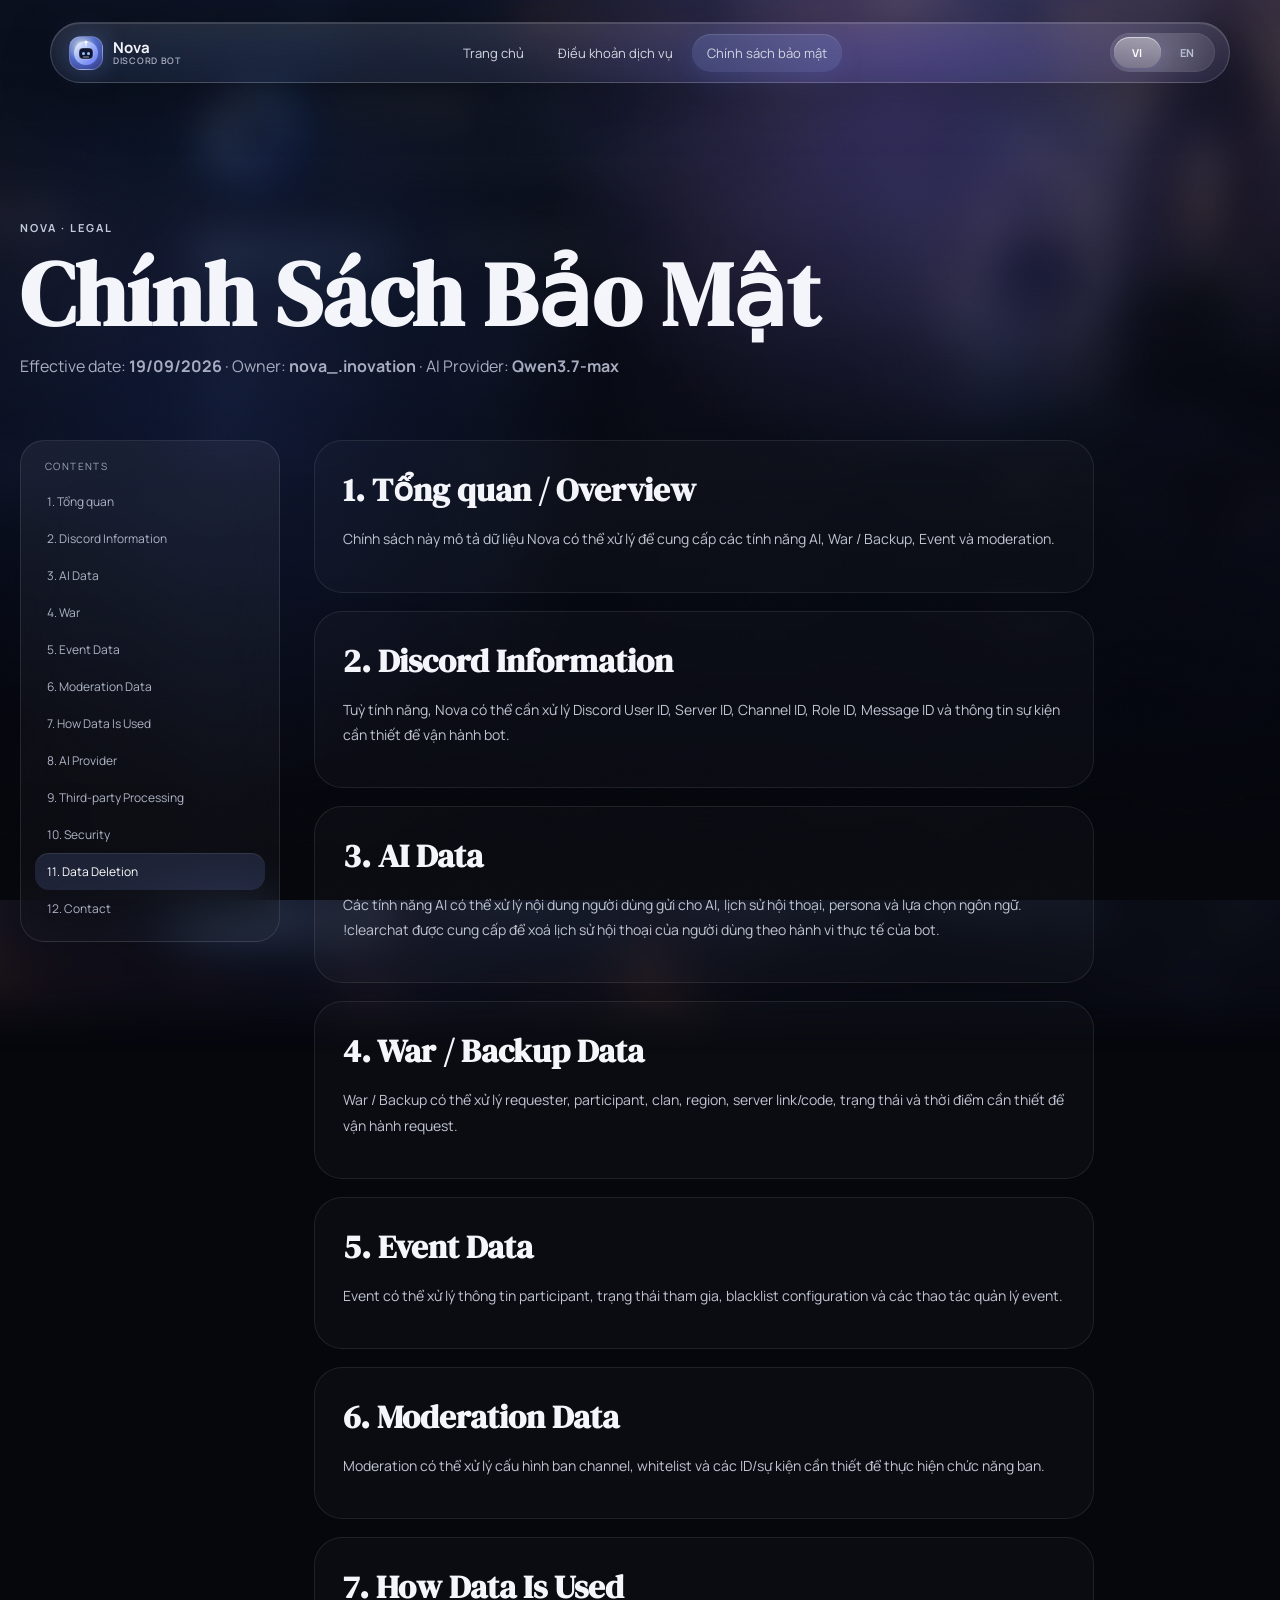
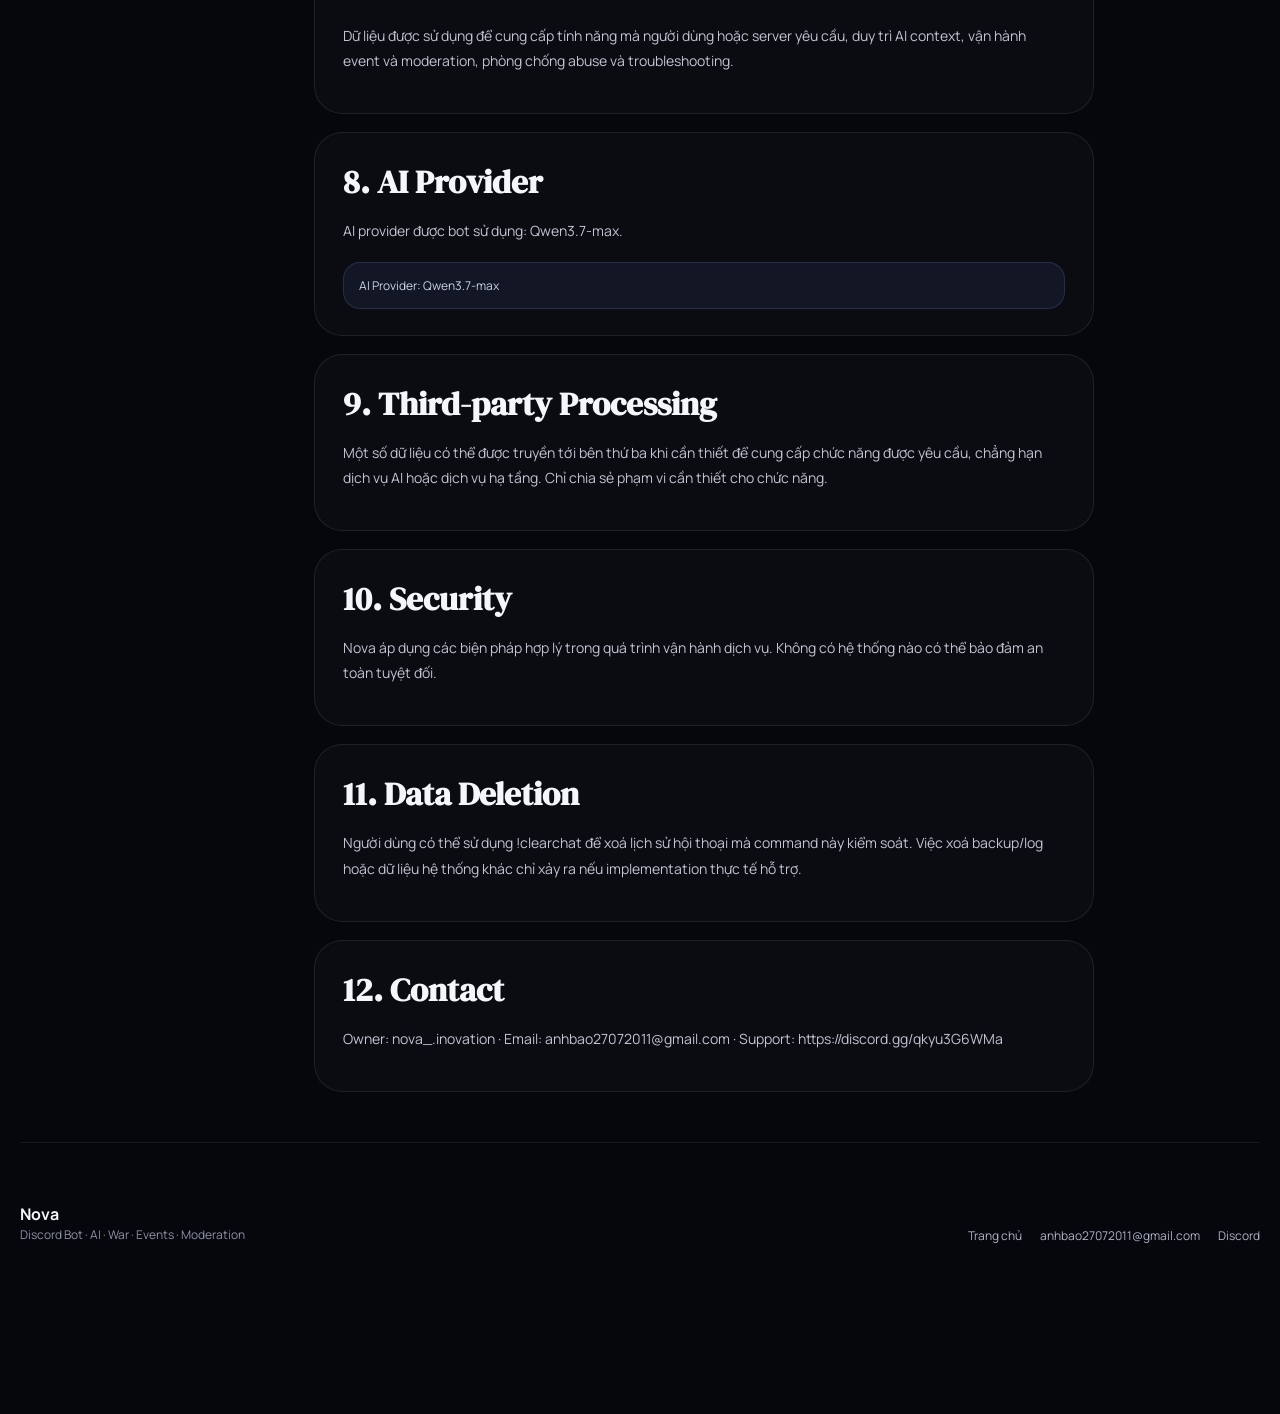
==== commit c0ad375d: "Add files via upload" ====
--- a/privacy-policy.html
+++ b/privacy-policy.html
@@ -1,12 +1,41 @@
-<!doctype html><html lang="vi"><head><meta charset="utf-8"><meta name="viewport" content="width=device-width,initial-scale=1"><title>Privacy Policy · Nova</title><meta name="theme-color" content="#0b0e14"><style>
-:root{color-scheme:dark;font-family:-apple-system,BlinkMacSystemFont,"SF Pro Display",Inter,system-ui,sans-serif;background:#05070b;color:#f6f7fb}*{box-sizing:border-box}body{margin:0;min-height:100vh;background:radial-gradient(45% 35% at 15% 10%,rgba(10,132,255,.25),transparent 65%),radial-gradient(40% 30% at 80% 20%,rgba(191,90,242,.2),transparent 65%),#05070b}.shell{width:min(980px,calc(100% - 28px));margin:0 auto;padding:28px 0 60px}.top{display:flex;justify-content:space-between;align-items:center;padding:12px 4px 28px}.brand{font-weight:850;letter-spacing:-.03em}.back{padding:10px 13px;border:1px solid rgba(255,255,255,.13);border-radius:15px;background:rgba(255,255,255,.08);color:#fff;text-decoration:none}.body{position:relative;padding:28px;border-radius:32px;border:1px solid rgba(255,255,255,.13);background:rgba(20,22,30,.56);backdrop-filter:blur(26px) saturate(160%);box-shadow:0 30px 100px rgba(0,0,0,.4)}.body:before{content:"";position:absolute;inset:0;border-radius:inherit;pointer-events:none;background:linear-gradient(135deg,rgba(255,255,255,.11),transparent 30%,transparent 72%,rgba(255,255,255,.05))}.eyebrow{color:rgba(255,255,255,.58);font-size:12px;text-transform:uppercase;letter-spacing:.14em}h1{font-size:clamp(36px,7vw,64px);line-height:1;letter-spacing:-.06em;margin:10px 0 12px}h2{margin-top:28px;font-size:18px}p{color:rgba(245,247,252,.74);line-height:1.68;font-size:14px}a{color:#8ecbff}.note{padding:15px 17px;border-radius:20px;background:rgba(255,255,255,.065);border:1px solid rgba(255,255,255,.1);margin:18px 0;color:rgba(255,255,255,.74);line-height:1.6;font-size:13px}code{padding:2px 6px;border-radius:7px;background:rgba(0,0,0,.24)}
-</style></head><body><main class="shell"><header class="top"><div class="brand">◈ Nova</div><a class="back" href="index.html">← Workspace</a></header><article class="body"><div class="eyebrow">Privacy</div><h1>Privacy Policy</h1><p>Effective date: September 19, 2026</p><div class="note"><b>Bot:</b> Nova · <b>Owner / Discord:</b> nova_.inovation · <b>AI provider:</b> Google Gemini<br><b>Contact:</b> <a href="mailto:anhbao27072011@gmail.com">anhbao27072011@gmail.com</a> · <b>Support:</b> <a href="https://discord.gg/qkyu3G6WMa" target="_blank" rel="noopener">discord.gg/qkyu3G6WMa</a></div>
-<h2>1. Scope</h2><p>This policy applies to the Nova web workspace and its optional Python backend proxy. The browser interface provides an iOS 26-inspired Liquid Glass presentation of the Discord bot features represented by the supplied Nova source.</p>
-<h2>2. Browser data</h2><p>The static interface stores workspace preferences and demo state locally in your browser using <code>localStorage</code>. Depending on how you use the interface, this can include operation records, event counts, UI preferences, activity logs and chat history displayed in the browser.</p>
-<h2>3. AI chat requests</h2><p>When the backend is running and an API key is configured, messages submitted in AI Studio are sent from the Nova backend to the configured Gemini API using the selected Gemini model setting. The backend adds Nova's feature knowledge, language/persona settings and recent conversation context to the request. The provider's own privacy, logging, retention and processing practices may apply.</p>
-<h2>4. API keys and secrets</h2><p>The website is designed so the real AI API key remains server-side. Do not put Discord bot tokens, API keys, Gmail credentials or administrative passwords inside <code>index.html</code>, browser storage, or public repositories.</p>
-<h2>5. Discord data</h2><p>The standalone web interface does not automatically log into Discord or perform Discord moderation actions. A separate production integration would need authenticated backend endpoints and should only access data and actions authorized by the operator.</p>
-<h2>6. Data retention</h2><p>Browser-stored demo state remains until it is cleared by the user or overwritten by the site. Server-side AI request retention is determined by the operator's deployment and the configured AI provider; this website does not make a blanket retention promise for the provider.</p>
-<h2>7. Security</h2><p>Use HTTPS in production, restrict backend access, protect environment variables, apply authentication/rate limits, and review Discord/API permissions before exposing administrative actions.</p>
-<h2>8. Contact</h2><p>Privacy questions can be sent to <a href="mailto:anhbao27072011@gmail.com">anhbao27072011@gmail.com</a>. Community support is available in the <a href="https://discord.gg/qkyu3G6WMa" target="_blank" rel="noopener">Nova support server</a>.</p>
-<div class="note">Nova is an independent project. The interface is inspired by Apple’s iOS 26 Liquid Glass visual language and is not an official Apple product or service.</div></article></main></body></html>
+<!doctype html><html lang="vi"><head><meta charset="utf-8"><meta name="viewport" content="width=device-width, initial-scale=1"><meta name="theme-color" content="#06070d"><title>Nova — Privacy Policy</title><style>
+@import url('https://fonts.googleapis.com/css2?family=DM+Serif+Display:ital@0;1&family=Manrope:wght@300;400;500;600;700&display=swap');
+:root{--bg:#06070d;--fg:#f4f6fb;--muted:#a8adc1;--muted2:#7f8498;--accent:#8aa8ff;--accent2:#9a7bff;--glass:rgba(255,255,255,.075);--glass2:rgba(255,255,255,.045);--line:rgba(255,255,255,.13);--shadow:0 28px 90px rgba(0,0,0,.38);--radius:28px}
+*{box-sizing:border-box}html{scroll-behavior:smooth}body{margin:0;background:var(--bg);color:var(--fg);font-family:Manrope,system-ui,sans-serif;min-height:100vh;overflow-x:hidden}a{color:inherit;text-decoration:none}button{font:inherit;color:inherit}
+body::before{content:"";position:fixed;inset:-8%;background-image:url('[data-uri]');background-size:cover;background-position:center 20%;filter:blur(18px) saturate(.9);opacity:.34;transform:scale(1.08);z-index:-5}.ambient{position:fixed;inset:0;pointer-events:none;z-index:-4;background:radial-gradient(circle at 70% 12%,rgba(161,121,255,.23),transparent 30%),radial-gradient(circle at 18% 45%,rgba(68,112,255,.14),transparent 32%),linear-gradient(180deg,rgba(3,5,12,.15),rgba(3,5,12,.88) 78%,#05060b)}.grain{position:fixed;inset:0;pointer-events:none;z-index:1000;opacity:.035;background-image:url("data:image/svg+xml,%3Csvg xmlns='http://www.w3.org/2000/svg' width='140' height='140' viewBox='0 0 140 140'%3E%3Cfilter id='n'%3E%3CfeTurbulence type='fractalNoise' baseFrequency='.9' numOctaves='3' stitchTiles='stitch'/%3E%3C/filter%3E%3Crect width='100%25' height='100%25' filter='url(%23n)' opacity='.65'/%3E%3C/svg%3E")}
+.page-shell{width:min(1320px,calc(100% - 40px));margin:0 auto}.nav-wrap{position:fixed;top:22px;left:0;right:0;z-index:500}.nav{width:min(1180px,calc(100% - 32px));margin:0 auto;padding:10px 14px 10px 18px;display:flex;align-items:center;justify-content:space-between;gap:18px;background:linear-gradient(180deg,rgba(255,255,255,.11),rgba(255,255,255,.055));border:1px solid rgba(255,255,255,.16);box-shadow:0 16px 55px rgba(0,0,0,.24),inset 0 1px 0 rgba(255,255,255,.13);backdrop-filter:blur(26px) saturate(165%);-webkit-backdrop-filter:blur(26px) saturate(165%);border-radius:999px;transition:.45s cubic-bezier(.2,.9,.2,1)}.nav.scrolled{box-shadow:0 20px 70px rgba(0,0,0,.38),inset 0 1px 0 rgba(255,255,255,.16);background:linear-gradient(180deg,rgba(17,21,37,.74),rgba(11,14,25,.6))}.brand{display:flex;align-items:center;gap:10px;font-weight:700;min-width:max-content}.brand-mark{width:34px;height:34px;border-radius:12px;display:grid;place-items:center;background:radial-gradient(circle at 35% 28%,#fff,rgba(190,210,255,.8) 18%,rgba(100,132,255,.75) 48%,rgba(100,88,255,.35));box-shadow:0 0 24px rgba(123,158,255,.3);border:1px solid rgba(255,255,255,.22)}.brand-copy{display:flex;flex-direction:column;line-height:1.05}.brand-name{font-size:15px}.brand-sub{font-size:9px;color:var(--muted);font-weight:600;letter-spacing:.08em;text-transform:uppercase}.nav-links{display:flex;gap:4px;align-items:center}.nav-link{position:relative;padding:10px 15px;border-radius:999px;color:#d5d8e2;font-size:13px;transition:.25s}.nav-link:hover{background:rgba(255,255,255,.07);color:#fff}.nav-link.active{background:rgba(137,166,255,.18);box-shadow:inset 0 1px 0 rgba(255,255,255,.13),0 8px 26px rgba(94,129,255,.12)}
+.lang{position:relative;display:flex;gap:3px;padding:3px;border-radius:999px;background:rgba(255,255,255,.055);border:1px solid rgba(255,255,255,.12);overflow:hidden;isolation:isolate}.lang-pill{position:absolute;top:3px;bottom:3px;left:3px;width:47px;border-radius:999px;background:linear-gradient(180deg,rgba(255,255,255,.38),rgba(255,255,255,.16));box-shadow:inset 0 1px 0 rgba(255,255,255,.55),0 6px 18px rgba(122,148,255,.16);transition:transform .48s cubic-bezier(.18,.9,.2,1),width .48s cubic-bezier(.18,.9,.2,1)}.lang.en .lang-pill{transform:translateX(50px);width:47px}.lang button{position:relative;z-index:2;border:0;background:none;width:47px;padding:8px 0;border-radius:999px;color:#b8bfd2;font-weight:700;font-size:11px;cursor:pointer}.lang button.active{color:#fff}.lang:before{content:"";position:absolute;inset:0;background:radial-gradient(120px circle at var(--mx,50%) var(--my,50%),rgba(255,255,255,.16),transparent 62%);pointer-events:none}
+.hero{padding-top:150px;min-height:760px;display:grid;grid-template-columns:1.05fr .95fr;align-items:center;gap:44px}.hero-copy{padding:60px 0 80px}.eyebrow{font-size:11px;letter-spacing:.18em;text-transform:uppercase;color:#c3cbdd;font-weight:700;margin-bottom:18px}.hero h1{font-family:'DM Serif Display',serif;font-weight:400;font-size:clamp(68px,9vw,140px);line-height:.88;margin:0;letter-spacing:-.03em}.hero h1 em{color:#c7d5ff;font-style:italic;text-shadow:0 0 32px rgba(135,166,255,.25)}.hero p{max-width:530px;color:#c5c9d5;font-size:18px;line-height:1.7;margin:24px 0 30px}.hero-quote{font-size:12px;color:#acb4c8;max-width:230px;line-height:1.5;margin-top:38px}.hero-actions{display:flex;gap:12px;flex-wrap:wrap}.glass-btn{--mx:50%;--my:50%;position:relative;overflow:hidden;display:inline-flex;align-items:center;gap:9px;padding:13px 18px;border-radius:17px;border:1px solid rgba(255,255,255,.15);background:linear-gradient(180deg,rgba(255,255,255,.11),rgba(255,255,255,.05));box-shadow:inset 0 1px 0 rgba(255,255,255,.12),0 15px 38px rgba(0,0,0,.18);backdrop-filter:blur(24px) saturate(170%);-webkit-backdrop-filter:blur(24px) saturate(170%);transition:transform .28s cubic-bezier(.18,.9,.2,1),background .25s,border-color .25s;cursor:pointer}.glass-btn:before,.feature:before,.doc-card:before{content:"";position:absolute;inset:0;background:radial-gradient(145px circle at var(--mx,50%) var(--my,50%),rgba(255,255,255,.16),transparent 65%);opacity:0;transition:opacity .25s}.glass-btn:hover,.feature:hover,.doc-card:hover{transform:translateY(-2px) scale(1.01);border-color:rgba(167,187,255,.32);background:linear-gradient(180deg,rgba(255,255,255,.14),rgba(255,255,255,.065))}.glass-btn:hover:before,.feature:hover:before,.doc-card:hover:before{opacity:1}.glass-btn:active,.feature:active,.doc-card:active{transform:scale(.975)}.glass-btn.primary{background:linear-gradient(180deg,rgba(156,178,255,.31),rgba(103,132,255,.12));border-color:rgba(184,201,255,.34)}
+.hero-visual{position:relative;min-height:560px}.halo{position:absolute;inset:10% 8%;background:radial-gradient(circle,rgba(124,160,255,.25),transparent 58%);filter:blur(22px)}.hero-image{position:absolute;right:0;top:0;width:100%;height:100%;border-radius:42px;overflow:hidden;border:1px solid rgba(255,255,255,.11);background:linear-gradient(180deg,rgba(255,255,255,.05),rgba(255,255,255,.025));box-shadow:var(--shadow)}.hero-image img{width:100%;height:100%;object-fit:cover;opacity:.86;filter:saturate(.92) contrast(1.03)}.hero-image:after{content:"";position:absolute;inset:0;background:linear-gradient(180deg,rgba(4,7,14,.08),rgba(4,7,14,.26) 58%,rgba(4,7,14,.72)),radial-gradient(circle at 74% 26%,rgba(123,151,255,.15),transparent 24%)}.floating-card{position:absolute;left:28px;bottom:32px;width:280px;padding:18px;border-radius:24px;background:linear-gradient(180deg,rgba(13,18,34,.74),rgba(10,12,22,.54));border:1px solid rgba(255,255,255,.13);backdrop-filter:blur(22px);box-shadow:0 20px 55px rgba(0,0,0,.3)}.floating-card .big{font-size:32px;font-weight:700;margin-bottom:4px}.floating-card .small{color:var(--muted);font-size:12px;line-height:1.5}
+.section{padding:90px 0}.section-head{display:flex;align-items:end;justify-content:space-between;gap:20px;margin-bottom:24px}.section-title{font-family:'DM Serif Display',serif;font-size:48px;line-height:1.05;margin:0}.section-sub{color:var(--muted);max-width:520px;line-height:1.65;font-size:14px}.feature-grid{display:grid;grid-template-columns:repeat(4,1fr);gap:14px}.feature{position:relative;min-height:210px;padding:22px;border-radius:26px;overflow:hidden;border:1px solid rgba(255,255,255,.12);background:linear-gradient(180deg,rgba(255,255,255,.065),rgba(255,255,255,.025));box-shadow:0 18px 44px rgba(0,0,0,.2),inset 0 1px 0 rgba(255,255,255,.08);backdrop-filter:blur(22px) saturate(155%);-webkit-backdrop-filter:blur(22px) saturate(155%);cursor:pointer;transition:transform .42s cubic-bezier(.18,.9,.2,1),border-color .25s,background .25s}.feature.active{border-color:rgba(148,178,255,.55);box-shadow:0 18px 55px rgba(75,106,255,.2),inset 0 1px 0 rgba(255,255,255,.12)}.feature-icon{width:48px;height:48px;border-radius:17px;display:grid;place-items:center;margin-bottom:30px;background:radial-gradient(circle at 35% 30%,rgba(255,255,255,.9),rgba(150,177,255,.45) 28%,rgba(92,118,255,.2) 70%);border:1px solid rgba(255,255,255,.16);box-shadow:0 0 34px rgba(100,140,255,.18)}.feature h3{margin:0 0 6px;font-size:17px}.feature p{margin:0;color:var(--muted);font-size:12px;line-height:1.55}.feature .arrow{position:absolute;right:18px;bottom:17px;width:34px;height:34px;border-radius:50%;display:grid;place-items:center;background:rgba(255,255,255,.07);border:1px solid rgba(255,255,255,.1)}
+.modal-layer{position:fixed;inset:0;display:grid;place-items:center;padding:24px;z-index:700;opacity:0;pointer-events:none;background:rgba(1,3,8,.26);backdrop-filter:blur(0px);transition:opacity .42s cubic-bezier(.18,.9,.2,1),backdrop-filter .42s}.modal-layer.open{opacity:1;pointer-events:auto;background:rgba(1,3,8,.6);backdrop-filter:blur(18px) saturate(90%);-webkit-backdrop-filter:blur(18px) saturate(90%)}.feature-modal{position:relative;width:min(1080px,100%);max-height:min(760px,calc(100vh - 48px));overflow:auto;border-radius:34px;background:linear-gradient(180deg,rgba(19,24,43,.82),rgba(9,12,22,.72));border:1px solid rgba(188,207,255,.28);box-shadow:0 36px 120px rgba(0,0,0,.58),inset 0 1px 0 rgba(255,255,255,.12);backdrop-filter:blur(30px) saturate(160%);-webkit-backdrop-filter:blur(30px) saturate(160%);transform:translateY(36px) scale(.9);opacity:0;transition:transform .62s cubic-bezier(.18,.9,.2,1),opacity .42s}.modal-layer.open .feature-modal{transform:translateY(0) scale(1);opacity:1}.feature-modal:before{content:"";position:absolute;inset:0;pointer-events:none;background:radial-gradient(circle at 74% 18%,rgba(130,154,255,.21),transparent 27%),radial-gradient(circle at 20% 80%,rgba(119,99,255,.16),transparent 24%)}.modal-top{display:flex;align-items:center;gap:14px;padding:22px 24px 18px;border-bottom:1px solid rgba(255,255,255,.08);position:sticky;top:0;z-index:3;background:linear-gradient(180deg,rgba(14,18,32,.72),rgba(14,18,32,.38));backdrop-filter:blur(24px)}.modal-top .icon{width:52px;height:52px;border-radius:18px;display:grid;place-items:center;background:radial-gradient(circle at 36% 30%,#fff,rgba(150,182,255,.52) 28%,rgba(76,99,255,.12) 70%);box-shadow:0 0 30px rgba(108,145,255,.22);border:1px solid rgba(255,255,255,.16)}.modal-top h2{margin:0;font-size:22px}.modal-top p{margin:4px 0 0;color:var(--muted);font-size:12px}.close{margin-left:auto;width:40px;height:40px;border-radius:50%;border:1px solid rgba(255,255,255,.12);background:rgba(255,255,255,.05);display:grid;place-items:center;cursor:pointer;transition:.25s}.close:hover{background:rgba(255,255,255,.1);transform:scale(1.03)}.modal-body{display:grid;grid-template-columns:1.55fr .85fr;gap:18px;padding:20px 24px 28px}.commands{display:flex;flex-direction:column;gap:9px}.cmd-row{display:grid;grid-template-columns:minmax(0,.9fr) minmax(0,1.5fr);gap:14px;align-items:center;padding:13px 14px;border-radius:18px;border:1px solid rgba(255,255,255,.09);background:linear-gradient(180deg,rgba(255,255,255,.045),rgba(255,255,255,.02));box-shadow:inset 0 1px 0 rgba(255,255,255,.05)}code{font-family:ui-monospace,SFMono-Regular,Menlo,monospace;font-size:12px;color:#dce5ff;background:rgba(83,116,255,.16);border:1px solid rgba(130,157,255,.18);padding:6px 8px;border-radius:10px;white-space:nowrap;overflow:auto}.cmd-desc{color:#c4c9d7;font-size:12px;line-height:1.45}.info-card{padding:20px;border-radius:28px;border:1px solid rgba(255,255,255,.1);background:linear-gradient(180deg,rgba(255,255,255,.06),rgba(255,255,255,.025));position:relative;overflow:hidden}.info-card:after{content:"";position:absolute;inset:auto -20% -35% 10%;height:240px;background:radial-gradient(circle,rgba(84,126,255,.23),transparent 68%);filter:blur(14px)}.info-bot{height:150px;display:grid;place-items:center;position:relative;z-index:1}.bot-orb{width:100px;height:100px;border-radius:30px;display:grid;place-items:center;background:radial-gradient(circle at 35% 30%,rgba(255,255,255,.95),rgba(154,182,255,.46) 30%,rgba(69,94,255,.12) 73%);border:1px solid rgba(255,255,255,.18);box-shadow:0 0 50px rgba(85,130,255,.22)}.info-card h3{margin:0;text-align:center;font-size:21px;position:relative;z-index:1}.info-card>p{text-align:center;color:var(--muted);font-size:12px;line-height:1.55;position:relative;z-index:1}.pill-list{display:flex;flex-direction:column;gap:8px;margin:18px 0;position:relative;z-index:1}.pill{padding:11px 12px;border-radius:15px;background:rgba(255,255,255,.045);border:1px solid rgba(255,255,255,.08);font-size:11px;color:#d9deeb}.modal-cta{position:relative;z-index:1;display:flex;align-items:center;justify-content:space-between;gap:12px;padding:13px 14px;border-radius:17px;background:linear-gradient(180deg,rgba(124,153,255,.26),rgba(76,101,255,.12));border:1px solid rgba(161,188,255,.24);cursor:pointer}.modal-cta small{display:block;color:#a9b2ca;margin-top:3px}.modal-cta span{width:32px;height:32px;border-radius:50%;display:grid;place-items:center;background:rgba(255,255,255,.09)}
+.doc-page{padding-top:150px;padding-bottom:100px}.doc-head{max-width:900px;padding:70px 0 44px}.doc-head h1{font-family:'DM Serif Display',serif;font-size:clamp(56px,7vw,92px);line-height:.94;margin:0 0 16px}.doc-head p{color:var(--muted);max-width:680px;line-height:1.7}.doc-layout{display:grid;grid-template-columns:260px minmax(0,780px);gap:34px;align-items:start}.toc{position:sticky;top:104px;padding:14px;border-radius:24px;background:linear-gradient(180deg,rgba(255,255,255,.055),rgba(255,255,255,.025));border:1px solid rgba(255,255,255,.1);backdrop-filter:blur(26px);-webkit-backdrop-filter:blur(26px)}.toc-title{font-size:10px;letter-spacing:.14em;text-transform:uppercase;color:#9da6be;padding:4px 10px 10px}.toc a{display:block;padding:10px 12px;border-radius:14px;color:#aeb4c7;font-size:12px;transition:.2s}.toc a:hover{color:#fff;background:rgba(255,255,255,.05)}.toc a.active{color:#fff;background:rgba(127,156,255,.15);box-shadow:inset 0 1px 0 rgba(255,255,255,.09)}.doc{display:flex;flex-direction:column;gap:18px}.doc-card{position:relative;padding:26px 28px;border:1px solid rgba(255,255,255,.085);border-radius:28px;background:rgba(255,255,255,.022);overflow:hidden}.doc-card h2{font-family:'DM Serif Display',serif;font-size:33px;margin:0 0 12px}.doc-card h3{font-size:17px;margin:22px 0 8px}.doc-card p,.doc-card li{color:#c0c5d2;line-height:1.8;font-size:14px}.doc-card ul{padding-left:20px}.callout{margin-top:18px;padding:14px 15px;border-radius:17px;background:rgba(119,144,255,.08);border:1px solid rgba(145,169,255,.16);font-size:12px;color:#ccd3e6}.footer{padding:60px 0 70px;border-top:1px solid rgba(255,255,255,.07);margin-top:50px}.footer-inner{display:flex;justify-content:space-between;gap:30px;align-items:flex-end}.footer p{margin:0;color:#8c92a5;font-size:12px;line-height:1.6}.footer-links{display:flex;gap:18px;font-size:12px;color:#aeb4c7}.footer-links a:hover{color:#fff}
+@media(max-width:980px){.hero{grid-template-columns:1fr;padding-top:130px}.hero-visual{min-height:460px}.feature-grid{grid-template-columns:repeat(2,1fr)}.modal-body{grid-template-columns:1fr}.info-card{display:none}.doc-layout{grid-template-columns:1fr}.toc{position:relative;top:auto}.nav-links{display:none}}
+@media(max-width:640px){.page-shell{width:min(100% - 22px,1320px)}.nav{width:calc(100% - 18px);padding:9px 10px 9px 12px}.brand-sub{display:none}.hero{padding-top:120px}.hero-copy{padding:24px 0 10px}.hero h1{font-size:64px}.hero p{font-size:15px}.hero-visual{min-height:360px}.floating-card{left:14px;bottom:18px;width:220px}.feature-grid{grid-template-columns:1fr}.section-title{font-size:40px}.feature-modal{max-height:calc(100vh - 26px);border-radius:28px}.modal-body{padding:16px}.modal-top{padding:17px}.cmd-row{grid-template-columns:1fr}.cmd-row code{width:max-content;max-width:100%}.doc-page{padding-top:120px}.doc-head{padding:44px 0 30px}.doc-card{padding:22px}.footer-inner{flex-direction:column;align-items:flex-start}.footer-links{flex-wrap:wrap}.lang button{width:44px}.lang-pill{width:44px}.lang.en .lang-pill{transform:translateX(47px);width:44px}}
+@media(prefers-reduced-motion:reduce){html{scroll-behavior:auto}*,*:before,*:after{animation-duration:.01ms!important;transition-duration:.01ms!important}}
+</style></head><body><div class="ambient"></div><div class="grain"></div>
+<div class="nav-wrap"><nav class="nav"><a class="brand" href="./index.html"><span class="brand-mark"><svg viewBox="0 0 64 64" aria-hidden="true"><defs><linearGradient id="g" x1="0" y1="0" x2="1" y2="1"><stop offset="0" stop-color="#fff"/><stop offset=".35" stop-color="#b8c8ff"/><stop offset="1" stop-color="#647aff"/></linearGradient></defs><circle cx="32" cy="32" r="24" fill="url(#g)" opacity=".9"/><rect x="18" y="22" width="28" height="22" rx="8" fill="#0b1330" stroke="#fff" stroke-opacity=".55"/><circle cx="27" cy="33" r="3" fill="#9ec3ff"/><circle cx="37" cy="33" r="3" fill="#9ec3ff"/><path d="M27 40h10" stroke="#fff" stroke-opacity=".6" stroke-width="2" stroke-linecap="round"/><path d="M32 18v-5" stroke="#fff" stroke-width="2" stroke-linecap="round"/><circle cx="32" cy="10" r="3" fill="#fff"/></svg></span><span class="brand-copy"><span class="brand-name">Nova</span><span class="brand-sub">Discord Bot</span></span></a><div class="nav-links"><a class="nav-link" href="./index.html" data-i18n="navHome">Trang chủ</a><a class="nav-link " href="./terms-of-service.html" data-i18n="navTerms">Điều khoản dịch vụ</a><a class="nav-link active" href="./privacy-policy.html" data-i18n="navPrivacy">Chính sách bảo mật</a></div><div class="lang"><span class="lang-pill"></span><button data-lang-btn="vi">VI</button><button data-lang-btn="en">EN</button></div></nav></div>
+<main class="page-shell doc-page"><header class="doc-head reveal"><div class="eyebrow">NOVA · LEGAL</div><h1>Chính Sách Bảo Mật</h1><p>Effective date: <strong>19/09/2026</strong> · Owner: <strong>nova_.inovation</strong> · AI Provider: <strong>Qwen3.7-max</strong></p></header><div class="doc-layout"><aside class="toc"><div class="toc-title">Contents</div><a href="#overview">1. Tổng quan</a><a href="#discord">2. Discord Information</a><a href="#ai">3. AI Data</a><a href="#war">4. War</a><a href="#event">5. Event Data</a><a href="#moderation">6. Moderation Data</a><a href="#usage">7. How Data Is Used</a><a href="#provider">8. AI Provider</a><a href="#third-party">9. Third-party Processing</a><a href="#security">10. Security</a><a href="#deletion">11. Data Deletion</a><a href="#contact">12. Contact</a></aside><section class="doc"><article class="doc-card reveal" id="overview"><h2>1. Tổng quan / Overview</h2><p>Chính sách này mô tả dữ liệu Nova có thể xử lý để cung cấp các tính năng AI, War / Backup, Event và moderation.</p></article><article class="doc-card reveal" id="discord"><h2>2. Discord Information</h2><p>Tuỳ tính năng, Nova có thể cần xử lý Discord User ID, Server ID, Channel ID, Role ID, Message ID và thông tin sự kiện cần thiết để vận hành bot.</p></article><article class="doc-card reveal" id="ai"><h2>3. AI Data</h2><p>Các tính năng AI có thể xử lý nội dung người dùng gửi cho AI, lịch sử hội thoại, persona và lựa chọn ngôn ngữ. !clearchat được cung cấp để xoá lịch sử hội thoại của người dùng theo hành vi thực tế của bot.</p></article><article class="doc-card reveal" id="war"><h2>4. War / Backup Data</h2><p>War / Backup có thể xử lý requester, participant, clan, region, server link/code, trạng thái và thời điểm cần thiết để vận hành request.</p></article><article class="doc-card reveal" id="event"><h2>5. Event Data</h2><p>Event có thể xử lý thông tin participant, trạng thái tham gia, blacklist configuration và các thao tác quản lý event.</p></article><article class="doc-card reveal" id="moderation"><h2>6. Moderation Data</h2><p>Moderation có thể xử lý cấu hình ban channel, whitelist và các ID/sự kiện cần thiết để thực hiện chức năng ban.</p></article><article class="doc-card reveal" id="usage"><h2>7. How Data Is Used</h2><p>Dữ liệu được sử dụng để cung cấp tính năng mà người dùng hoặc server yêu cầu, duy trì AI context, vận hành event và moderation, phòng chống abuse và troubleshooting.</p></article><article class="doc-card reveal" id="provider"><h2>8. AI Provider</h2><p>AI provider được bot sử dụng: Qwen3.7-max.</p><div class="callout">AI Provider: Qwen3.7-max</div></article><article class="doc-card reveal" id="third-party"><h2>9. Third-party Processing</h2><p>Một số dữ liệu có thể được truyền tới bên thứ ba khi cần thiết để cung cấp chức năng được yêu cầu, chẳng hạn dịch vụ AI hoặc dịch vụ hạ tầng. Chỉ chia sẻ phạm vi cần thiết cho chức năng.</p></article><article class="doc-card reveal" id="security"><h2>10. Security</h2><p>Nova áp dụng các biện pháp hợp lý trong quá trình vận hành dịch vụ. Không có hệ thống nào có thể bảo đảm an toàn tuyệt đối.</p></article><article class="doc-card reveal" id="deletion"><h2>11. Data Deletion</h2><p>Người dùng có thể sử dụng !clearchat để xoá lịch sử hội thoại mà command này kiểm soát. Việc xoá backup/log hoặc dữ liệu hệ thống khác chỉ xảy ra nếu implementation thực tế hỗ trợ.</p></article><article class="doc-card reveal" id="contact"><h2>12. Contact</h2><p>Owner: nova_.inovation · Email: anhbao27072011@gmail.com · Support: https://discord.gg/qkyu3G6WMa</p></article></section></div><footer class="footer"><div class="footer-inner"><div><strong>Nova</strong><p>Discord Bot · AI · War · Events · Moderation</p></div><div class="footer-links"><a href="./index.html" data-i18n="navHome">Trang chủ</a><a href="mailto:anhbao27072011@gmail.com">anhbao27072011@gmail.com</a><a href="https://discord.gg/qkyu3G6WMa" target="_blank" rel="noopener">Discord</a></div></div></footer></main><script>
+const featureData = {"ai": {"icon": "<svg viewBox=\"0 0 64 64\" aria-hidden=\"true\"><defs><linearGradient id=\"g\" x1=\"0\" y1=\"0\" x2=\"1\" y2=\"1\"><stop offset=\"0\" stop-color=\"#fff\"/><stop offset=\".35\" stop-color=\"#b8c8ff\"/><stop offset=\"1\" stop-color=\"#647aff\"/></linearGradient></defs><circle cx=\"32\" cy=\"32\" r=\"24\" fill=\"url(#g)\" opacity=\".9\"/><rect x=\"18\" y=\"22\" width=\"28\" height=\"22\" rx=\"8\" fill=\"#0b1330\" stroke=\"#fff\" stroke-opacity=\".55\"/><circle cx=\"27\" cy=\"33\" r=\"3\" fill=\"#9ec3ff\"/><circle cx=\"37\" cy=\"33\" r=\"3\" fill=\"#9ec3ff\"/><path d=\"M27 40h10\" stroke=\"#fff\" stroke-opacity=\".6\" stroke-width=\"2\" stroke-linecap=\"round\"/><path d=\"M32 18v-5\" stroke=\"#fff\" stroke-width=\"2\" stroke-linecap=\"round\"/><circle cx=\"32\" cy=\"10\" r=\"3\" fill=\"#fff\"/></svg>", "vi": {"title": "Trợ giúp — Chatbot AI", "desc": "Trò chuyện với AI, nhớ lịch sử riêng và tùy chỉnh phong cách nói chuyện.", "commands": [["!chat <nội dung>", "Nói chuyện với AI; bot nhớ lịch sử riêng của từng người."], ["!clearchat", "Xoá lịch sử hội thoại của bạn."], ["!setai", "Biến kênh hiện tại thành kênh AI; gõ lại để tắt. Yêu cầu Manage Channels."], ["!setsharedhistory", "Cho cả kênh dùng chung một lịch sử chat với AI; gõ lại để tắt. Yêu cầu Manage Channels."], ["!persona <preset|custom: mô tả>", "Đặt phong cách nói chuyện AI riêng cho bạn."], ["!mypersona", "Xem phong cách AI hiện tại của bạn."], ["!resetpersona", "Đưa phong cách AI về mặc định."], ["!language <vi|en>", "Đặt ngôn ngữ giao diện bot riêng cho bạn."]]}, "en": {"title": "AI Chatbot", "desc": "Talk with AI, keep private history, and customize how Nova speaks.", "commands": [["!chat <content>", "Chat with AI; Nova keeps separate conversation history for each user."], ["!clearchat", "Clear your conversation history."], ["!setai", "Turn the current channel into an AI channel; run again to disable. Requires Manage Channels."], ["!setsharedhistory", "Use one shared AI history for the channel; run again to disable. Requires Manage Channels."], ["!persona <preset|custom: description>", "Set a custom AI speaking style for yourself."], ["!mypersona", "View your current AI persona."], ["!resetpersona", "Return to the default AI persona."], ["!language <vi|en>", "Set your preferred bot interface language."]]}}, "war": {"icon": "<svg viewBox=\"0 0 64 64\"><path d=\"M17 14l17 17-6 6-17-17 6-6zm30 0l-6 6-17 17-6-6 17-17 12 0z\" fill=\"#dbe5ff\" opacity=\".92\"/><path d=\"M22 50h20\" stroke=\"#94b3ff\" stroke-width=\"4\" stroke-linecap=\"round\"/></svg>", "vi": {"title": "Trợ giúp — War Ping / Backup Ping", "desc": "Tạo request war/backup, quản lý người tham gia và điều khiển trạng thái chiến.", "commands": [["WAR / BACKUP", "Trong HELP DESK, bấm WAR hoặc BACKUP, điền Clan / Region / Server Link; bot ping role tương ứng và tạo thread riêng."], ["✅ Join", "Tham gia war/backup đang chạy."], ["🚨 Hacker showed up", "Báo hacker xuất hiện trong war/backup."], ["💀 Call hacker", "Gọi hacker; chỉ Manager hoặc Trusted được dùng khi chức năng đang bật."], ["🏆 Win", "Đánh dấu thắng; chỉ Manager hoặc Trusted."], ["💀 Lose", "Đánh dấu thua; chỉ Manager hoặc Trusted."], ["🏁 End", "Kết thúc war/backup mà không cần tính thắng/thua; chỉ Manager hoặc Trusted."], ["/trust add|remove|list", "Manager quản lý danh sách Trusted."], ["/helppanel", "Manager đưa panel HELP DESK xuống cuối kênh ngay lập tức."], ["/callhacker show|hide", "Manager hiện/ẩn Call hacker trên toàn bộ war/backup, kể cả đang chạy."], ["/config view", "Xem toàn bộ cấu hình hiện tại."], ["/config <setting>", "Đổi help channel, ping roles, joined roles, hacker role; yêu cầu Manager."]]}, "en": {"title": "War Ping / Backup Ping", "desc": "Create war/backup requests, manage participants, and control the live state.", "commands": [["WAR / BACKUP", "From HELP DESK, press WAR or BACKUP, enter Clan / Region / Server Link; Nova pings the matching role and creates a thread."], ["✅ Join", "Join the current war/backup."], ["🚨 Hacker showed up", "Report a hacker in the current war/backup."], ["💀 Call hacker", "Call the hacker; Manager or Trusted only while enabled."], ["🏆 Win", "Mark a win; Manager or Trusted only."], ["💀 Lose", "Mark a loss; Manager or Trusted only."], ["🏁 End", "End without win/loss; Manager or Trusted only."], ["/trust add|remove|list", "Manager controls the Trusted list."], ["/helppanel", "Manager moves the HELP DESK panel to the bottom of the channel."], ["/callhacker show|hide", "Manager shows/hides Call hacker across all current and future war/backup panels."], ["/config view", "View the current configuration."], ["/config <setting>", "Change help channel, ping roles, joined roles and hacker role; Manager only."]]}}, "event": {"icon": "<svg viewBox=\"0 0 64 64\"><path d=\"M17 22h30v28H17z\" fill=\"#dce5ff\" opacity=\".2\"/><path d=\"M17 26h30M24 15v14M40 15v14\" stroke=\"#fff\" stroke-width=\"4\" stroke-linecap=\"round\"/><path d=\"M25 38h14\" stroke=\"#8fb2ff\" stroke-width=\"4\" stroke-linecap=\"round\"/><circle cx=\"25\" cy=\"46\" r=\"2.7\" fill=\"#fff\"/><circle cx=\"32\" cy=\"46\" r=\"2.7\" fill=\"#fff\"/><circle cx=\"39\" cy=\"46\" r=\"2.7\" fill=\"#fff\"/></svg>", "vi": {"title": "Trợ giúp — Hero Battlegrounds Event", "desc": "Tham gia event, quản lý participant, blacklist và kết thúc event từ panel.", "commands": [["✅ Tham gia Event", "Bấm nút trên panel để tham gia; không cần lệnh."], ["/event send", "Manage Server: gửi panel event hiện tại vào kênh event cố định."], ["/event test", "Manage Server: gửi panel thử ngay tại kênh đang dùng lệnh."], ["/event participants", "Manage Server: xem toàn bộ người đã tham gia."], ["/event count", "Manage Server: xem số người đã tham gia."], ["/event remove", "Manage Server: xoá một người khỏi danh sách."], ["/event clear", "Manage Server: xoá toàn bộ danh sách tham gia."], ["/event blacklist add|remove|list", "Manage Server + role cao hơn role bị blacklist; chặn role khỏi event."], ["🏁 Kết thúc Event", "Manage Server: kết thúc event từ panel."]]}, "en": {"title": "Hero Battlegrounds Event", "desc": "Join events, manage participants, blacklist roles, and end the event from the panel.", "commands": [["✅ Join Event", "Press the panel button to join; no command required."], ["/event send", "Manage Server: send the current event panel to the fixed event channel."], ["/event test", "Manage Server: send a test panel in the current channel."], ["/event participants", "Manage Server: view all participants."], ["/event count", "Manage Server: view participant count."], ["/event remove", "Manage Server: remove one participant."], ["/event clear", "Manage Server: clear the participant list."], ["/event blacklist add|remove|list", "Manage Server + a role above the target role; blocks a role from joining."], ["🏁 End Event", "Manage Server: end the event from the panel."]]}}, "ban": {"icon": "<svg viewBox=\"0 0 64 64\"><path d=\"M22 16h20l4 8v24H18V24z\" fill=\"#dce5ff\" opacity=\".15\" stroke=\"#fff\" stroke-width=\"2\"/><path d=\"M24 18h16v8H24z\" fill=\"#a8b9ff\" opacity=\".45\"/><path d=\"M22 40h20\" stroke=\"#ff8ea2\" stroke-width=\"4\" stroke-linecap=\"round\"/><path d=\"M22 47h14\" stroke=\"#9ab7ff\" stroke-width=\"3\" stroke-linecap=\"round\"/></svg>", "vi": {"title": "Trợ giúp — Kênh Ban Tự Động", "desc": "Bật kênh auto-ban, debug điều kiện ban và quản lý whitelist.", "commands": [["/setbanchannel true", "Manager: bật kênh đang dùng thành kênh ban tự động; ai gửi tin nhắn vào có thể bị ban ngay và tin nhắn trong ngày bị xoá."], ["/setbanchannel false", "Manager: tắt tính năng ngay tại kênh ban hiện tại."], ["/bandebug", "Manager: kiểm tra bot có đủ điều kiện ban hay không (quyền, role, override)."], ["/banwhitelist add @user", "Chỉ chủ bot: thêm người được miễn ban."], ["/banwhitelist remove @user", "Chỉ chủ bot: bỏ miễn ban."], ["/banwhitelist list", "Chỉ chủ bot: xem danh sách miễn ban."], ["Role hierarchy", "Bot phải có role cao hơn người vi phạm; không bot nào có thể ban chủ server bằng tính năng này."]]}, "en": {"title": "Automatic Ban Channel", "desc": "Configure auto-ban, debug ban conditions, and manage the whitelist.", "commands": [["/setbanchannel true", "Manager: enable the current channel as an automatic ban channel; messages may trigger an immediate ban and same-day message cleanup."], ["/setbanchannel false", "Manager: disable the feature from the current ban channel."], ["/bandebug", "Manager: check whether Nova can ban (permissions, role hierarchy, overrides)."], ["/banwhitelist add @user", "Bot owner only: add a user to the ban whitelist."], ["/banwhitelist remove @user", "Bot owner only: remove a user from the whitelist."], ["/banwhitelist list", "Bot owner only: view the whitelist."], ["Role hierarchy", "Nova must have a role above the target user; a server owner cannot be banned by this feature."]]}}};
+const DATA={
+  vi:{navHome:'Trang chủ',navTerms:'Điều khoản dịch vụ',navPrivacy:'Chính sách bảo mật',heroEyebrow:'DISCORD BOT · LEGAL & FEATURES',heroTitle:'Nova',heroSub:'Trợ lý AI thông minh, hỗ trợ quản lý server, tổ chức sự kiện và những tính năng hữu ích khác.',heroBtn:'Khám phá tính năng',featureTitle:'Tất cả tính năng',featureSub:'Bấm vào từng tính năng để mở giao diện chi tiết — lệnh và chức năng sẽ phóng ra thành một lớp Liquid Glass ở chính giữa màn hình.',footerTerms:'Điều khoản dịch vụ',footerPrivacy:'Chính sách bảo mật',footerSupport:'Support server',effective:'Ngày hiệu lực',owner:'Bot owner',provider:'AI provider',email:'Liên hệ',close:'Đóng',copy:'Copy',copied:'Đã copy',seeTerms:'Xem điều khoản',seePrivacy:'Xem chính sách bảo mật',homeHero:'Trợ lý Discord thế hệ mới.',openFeature:'Khám phá'},
+  en:{navHome:'Home',navTerms:'Terms of Service',navPrivacy:'Privacy Policy',heroEyebrow:'DISCORD BOT · LEGAL & FEATURES',heroTitle:'Nova',heroSub:'An intelligent AI assistant for server management, events, and everyday Discord utilities.',heroBtn:'Explore features',featureTitle:'All features',featureSub:'Select a feature to expand it into a centered Liquid Glass panel with the complete command set and what every command does.',footerTerms:'Terms of Service',footerPrivacy:'Privacy Policy',footerSupport:'Support server',effective:'Effective date',owner:'Bot owner',provider:'AI provider',email:'Contact',close:'Close',copy:'Copy',copied:'Copied',seeTerms:'Terms',seePrivacy:'Privacy',homeHero:'A next-generation Discord assistant.',openFeature:'Explore'}
+};
+let lang=localStorage.getItem('nova-lang')||'vi';
+function t(k){return DATA[lang][k]||k}
+function applyLang(){document.documentElement.lang=lang;document.querySelectorAll('[data-i18n]').forEach(el=>{el.textContent=t(el.dataset.i18n)});document.querySelectorAll('[data-lang-btn]').forEach(b=>b.classList.toggle('active',b.dataset.langBtn===lang));document.querySelector('.lang')?.classList.toggle('en',lang==='en');updateModal();}
+function setLang(l){lang=l;localStorage.setItem('nova-lang',l);document.querySelectorAll('.lang button').forEach(b=>b.classList.toggle('active',b.dataset.langBtn===l));document.querySelector('.lang')?.classList.toggle('en',l==='en');applyLang()}
+function setupPointer(el){if(!el)return; el.addEventListener('pointermove',e=>{const r=el.getBoundingClientRect();el.style.setProperty('--mx',((e.clientX-r.left)/r.width*100)+'%');el.style.setProperty('--my',((e.clientY-r.top)/r.height*100)+'%')})}
+function openFeature(key){const layer=document.querySelector('#featureLayer');if(!layer)return; layer.dataset.key=key; renderModal(key); layer.classList.add('open'); document.body.style.overflow='hidden';}
+function closeFeature(){const layer=document.querySelector('#featureLayer');if(!layer)return;layer.classList.remove('open');document.body.style.overflow='';setTimeout(()=>{if(!layer.classList.contains('open'))layer.dataset.key=''},420)}
+function renderModal(key){const layer=document.querySelector('#featureLayer');if(!layer)return;const d=featureData[key][lang];const top=layer.querySelector('.modal-top-content');const list=layer.querySelector('.commands');const icon=layer.querySelector('.modal-icon');const title=layer.querySelector('.modal-title');const desc=layer.querySelector('.modal-desc');const infoTitle=layer.querySelector('.info-title');const infoDesc=layer.querySelector('.info-desc');icon.innerHTML=featureData[key].icon;title.textContent=d.title;desc.textContent=d.desc;infoTitle.textContent=d.title.replace('Trợ giúp — ','');infoDesc.textContent=d.desc;list.innerHTML=d.commands.map(([c,ds])=>`<div class="cmd-row"><code>${escapeHTML(c)}</code><div class="cmd-desc">${escapeHTML(ds)}</div></div>`).join('');}
+function updateModal(){const layer=document.querySelector('#featureLayer');if(!layer?.classList.contains('open'))return;if(layer.dataset.key)renderModal(layer.dataset.key)}
+function escapeHTML(s){return s.replace(/[&<>'"]/g,c=>({'&':'&amp;','<':'&lt;','>':'&gt;',"'":'&#39;','"':'&quot;'}[c]))}
+function setupModal(){document.querySelectorAll('[data-feature]').forEach(el=>{setupPointer(el);el.addEventListener('click',()=>openFeature(el.dataset.feature))});document.querySelector('#featureClose')?.addEventListener('click',closeFeature);document.querySelector('#featureLayer')?.addEventListener('click',e=>{if(e.target.id==='featureLayer')closeFeature()});document.addEventListener('keydown',e=>{if(e.key==='Escape')closeFeature()});}
+function navScroll(){const n=document.querySelector('.nav');if(!n)return; const on=()=>n.classList.toggle('scrolled',scrollY>40);on();addEventListener('scroll',on,{passive:true})}
+function setupLang(){document.querySelectorAll('[data-lang-btn]').forEach(b=>b.addEventListener('click',()=>setLang(b.dataset.langBtn)));const c=document.querySelector('.lang');if(c)setupPointer(c)}
+function initCopy(){document.querySelectorAll('[data-copy]').forEach(btn=>{btn.addEventListener('click',async()=>{try{await navigator.clipboard.writeText(btn.dataset.copy);const old=btn.textContent;btn.textContent=t('copied');setTimeout(()=>btn.textContent=t('copy'),1000)}catch{}})})}
+function setupDocs(){const links=[...document.querySelectorAll('.toc a')],sections=links.map(a=>document.querySelector(a.getAttribute('href'))).filter(Boolean);if(!sections.length)return;const io=new IntersectionObserver(es=>{es.forEach(e=>{if(e.isIntersecting){links.forEach(a=>a.classList.toggle('active',a.getAttribute('href')==='#'+e.target.id))}})},{rootMargin:'-25% 0px -60% 0px',threshold:0});sections.forEach(s=>io.observe(s));}
+function init(){setupLang();applyLang();setupModal();navScroll();initCopy();setupDocs();document.querySelectorAll('.glass-btn,.feature,.close,.toc a,.nav-link').forEach(setupPointer);document.querySelectorAll('.reveal').forEach((el,i)=>{el.style.opacity='0';el.style.transform='translateY(18px)';el.style.filter='blur(6px)';const io=new IntersectionObserver(es=>{if(es[0].isIntersecting){el.style.transition=`opacity .72s cubic-bezier(.18,.9,.2,1) ${i*40}ms,transform .72s cubic-bezier(.18,.9,.2,1) ${i*40}ms,filter .72s cubic-bezier(.18,.9,.2,1) ${i*40}ms`;el.style.opacity='1';el.style.transform='translateY(0)';el.style.filter='blur(0)';io.disconnect()}},{threshold:.12});io.observe(el)})}
+document.addEventListener('DOMContentLoaded',init);
+</script></body></html>
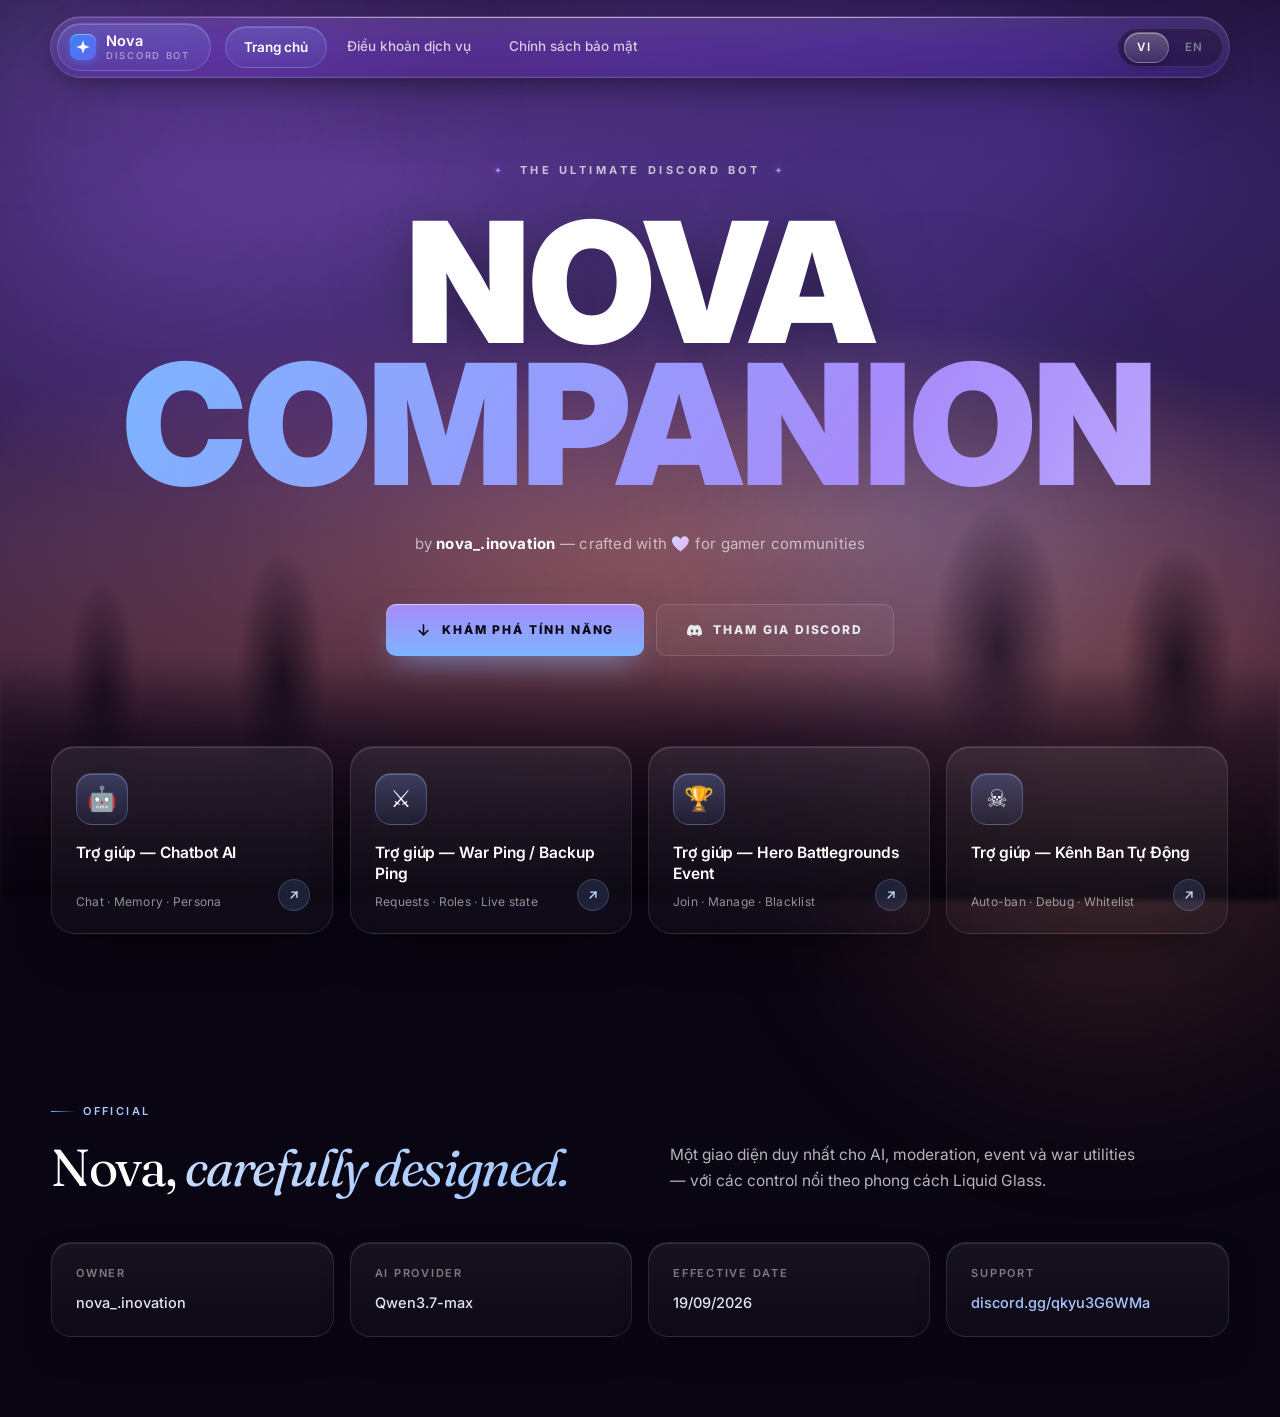
==== commit 41c9f820: "Update privacy-policy.html" ====
--- a/privacy-policy.html
+++ b/privacy-policy.html
@@ -1,41 +1,1012 @@
-<!doctype html><html lang="vi"><head><meta charset="utf-8"><meta name="viewport" content="width=device-width, initial-scale=1"><meta name="theme-color" content="#06070d"><title>Nova — Privacy Policy</title><style>
-@import url('https://fonts.googleapis.com/css2?family=DM+Serif+Display:ital@0;1&family=Manrope:wght@300;400;500;600;700&display=swap');
-:root{--bg:#06070d;--fg:#f4f6fb;--muted:#a8adc1;--muted2:#7f8498;--accent:#8aa8ff;--accent2:#9a7bff;--glass:rgba(255,255,255,.075);--glass2:rgba(255,255,255,.045);--line:rgba(255,255,255,.13);--shadow:0 28px 90px rgba(0,0,0,.38);--radius:28px}
-*{box-sizing:border-box}html{scroll-behavior:smooth}body{margin:0;background:var(--bg);color:var(--fg);font-family:Manrope,system-ui,sans-serif;min-height:100vh;overflow-x:hidden}a{color:inherit;text-decoration:none}button{font:inherit;color:inherit}
-body::before{content:"";position:fixed;inset:-8%;background-image:url('[data-uri]');background-size:cover;background-position:center 20%;filter:blur(18px) saturate(.9);opacity:.34;transform:scale(1.08);z-index:-5}.ambient{position:fixed;inset:0;pointer-events:none;z-index:-4;background:radial-gradient(circle at 70% 12%,rgba(161,121,255,.23),transparent 30%),radial-gradient(circle at 18% 45%,rgba(68,112,255,.14),transparent 32%),linear-gradient(180deg,rgba(3,5,12,.15),rgba(3,5,12,.88) 78%,#05060b)}.grain{position:fixed;inset:0;pointer-events:none;z-index:1000;opacity:.035;background-image:url("data:image/svg+xml,%3Csvg xmlns='http://www.w3.org/2000/svg' width='140' height='140' viewBox='0 0 140 140'%3E%3Cfilter id='n'%3E%3CfeTurbulence type='fractalNoise' baseFrequency='.9' numOctaves='3' stitchTiles='stitch'/%3E%3C/filter%3E%3Crect width='100%25' height='100%25' filter='url(%23n)' opacity='.65'/%3E%3C/svg%3E")}
-.page-shell{width:min(1320px,calc(100% - 40px));margin:0 auto}.nav-wrap{position:fixed;top:22px;left:0;right:0;z-index:500}.nav{width:min(1180px,calc(100% - 32px));margin:0 auto;padding:10px 14px 10px 18px;display:flex;align-items:center;justify-content:space-between;gap:18px;background:linear-gradient(180deg,rgba(255,255,255,.11),rgba(255,255,255,.055));border:1px solid rgba(255,255,255,.16);box-shadow:0 16px 55px rgba(0,0,0,.24),inset 0 1px 0 rgba(255,255,255,.13);backdrop-filter:blur(26px) saturate(165%);-webkit-backdrop-filter:blur(26px) saturate(165%);border-radius:999px;transition:.45s cubic-bezier(.2,.9,.2,1)}.nav.scrolled{box-shadow:0 20px 70px rgba(0,0,0,.38),inset 0 1px 0 rgba(255,255,255,.16);background:linear-gradient(180deg,rgba(17,21,37,.74),rgba(11,14,25,.6))}.brand{display:flex;align-items:center;gap:10px;font-weight:700;min-width:max-content}.brand-mark{width:34px;height:34px;border-radius:12px;display:grid;place-items:center;background:radial-gradient(circle at 35% 28%,#fff,rgba(190,210,255,.8) 18%,rgba(100,132,255,.75) 48%,rgba(100,88,255,.35));box-shadow:0 0 24px rgba(123,158,255,.3);border:1px solid rgba(255,255,255,.22)}.brand-copy{display:flex;flex-direction:column;line-height:1.05}.brand-name{font-size:15px}.brand-sub{font-size:9px;color:var(--muted);font-weight:600;letter-spacing:.08em;text-transform:uppercase}.nav-links{display:flex;gap:4px;align-items:center}.nav-link{position:relative;padding:10px 15px;border-radius:999px;color:#d5d8e2;font-size:13px;transition:.25s}.nav-link:hover{background:rgba(255,255,255,.07);color:#fff}.nav-link.active{background:rgba(137,166,255,.18);box-shadow:inset 0 1px 0 rgba(255,255,255,.13),0 8px 26px rgba(94,129,255,.12)}
-.lang{position:relative;display:flex;gap:3px;padding:3px;border-radius:999px;background:rgba(255,255,255,.055);border:1px solid rgba(255,255,255,.12);overflow:hidden;isolation:isolate}.lang-pill{position:absolute;top:3px;bottom:3px;left:3px;width:47px;border-radius:999px;background:linear-gradient(180deg,rgba(255,255,255,.38),rgba(255,255,255,.16));box-shadow:inset 0 1px 0 rgba(255,255,255,.55),0 6px 18px rgba(122,148,255,.16);transition:transform .48s cubic-bezier(.18,.9,.2,1),width .48s cubic-bezier(.18,.9,.2,1)}.lang.en .lang-pill{transform:translateX(50px);width:47px}.lang button{position:relative;z-index:2;border:0;background:none;width:47px;padding:8px 0;border-radius:999px;color:#b8bfd2;font-weight:700;font-size:11px;cursor:pointer}.lang button.active{color:#fff}.lang:before{content:"";position:absolute;inset:0;background:radial-gradient(120px circle at var(--mx,50%) var(--my,50%),rgba(255,255,255,.16),transparent 62%);pointer-events:none}
-.hero{padding-top:150px;min-height:760px;display:grid;grid-template-columns:1.05fr .95fr;align-items:center;gap:44px}.hero-copy{padding:60px 0 80px}.eyebrow{font-size:11px;letter-spacing:.18em;text-transform:uppercase;color:#c3cbdd;font-weight:700;margin-bottom:18px}.hero h1{font-family:'DM Serif Display',serif;font-weight:400;font-size:clamp(68px,9vw,140px);line-height:.88;margin:0;letter-spacing:-.03em}.hero h1 em{color:#c7d5ff;font-style:italic;text-shadow:0 0 32px rgba(135,166,255,.25)}.hero p{max-width:530px;color:#c5c9d5;font-size:18px;line-height:1.7;margin:24px 0 30px}.hero-quote{font-size:12px;color:#acb4c8;max-width:230px;line-height:1.5;margin-top:38px}.hero-actions{display:flex;gap:12px;flex-wrap:wrap}.glass-btn{--mx:50%;--my:50%;position:relative;overflow:hidden;display:inline-flex;align-items:center;gap:9px;padding:13px 18px;border-radius:17px;border:1px solid rgba(255,255,255,.15);background:linear-gradient(180deg,rgba(255,255,255,.11),rgba(255,255,255,.05));box-shadow:inset 0 1px 0 rgba(255,255,255,.12),0 15px 38px rgba(0,0,0,.18);backdrop-filter:blur(24px) saturate(170%);-webkit-backdrop-filter:blur(24px) saturate(170%);transition:transform .28s cubic-bezier(.18,.9,.2,1),background .25s,border-color .25s;cursor:pointer}.glass-btn:before,.feature:before,.doc-card:before{content:"";position:absolute;inset:0;background:radial-gradient(145px circle at var(--mx,50%) var(--my,50%),rgba(255,255,255,.16),transparent 65%);opacity:0;transition:opacity .25s}.glass-btn:hover,.feature:hover,.doc-card:hover{transform:translateY(-2px) scale(1.01);border-color:rgba(167,187,255,.32);background:linear-gradient(180deg,rgba(255,255,255,.14),rgba(255,255,255,.065))}.glass-btn:hover:before,.feature:hover:before,.doc-card:hover:before{opacity:1}.glass-btn:active,.feature:active,.doc-card:active{transform:scale(.975)}.glass-btn.primary{background:linear-gradient(180deg,rgba(156,178,255,.31),rgba(103,132,255,.12));border-color:rgba(184,201,255,.34)}
-.hero-visual{position:relative;min-height:560px}.halo{position:absolute;inset:10% 8%;background:radial-gradient(circle,rgba(124,160,255,.25),transparent 58%);filter:blur(22px)}.hero-image{position:absolute;right:0;top:0;width:100%;height:100%;border-radius:42px;overflow:hidden;border:1px solid rgba(255,255,255,.11);background:linear-gradient(180deg,rgba(255,255,255,.05),rgba(255,255,255,.025));box-shadow:var(--shadow)}.hero-image img{width:100%;height:100%;object-fit:cover;opacity:.86;filter:saturate(.92) contrast(1.03)}.hero-image:after{content:"";position:absolute;inset:0;background:linear-gradient(180deg,rgba(4,7,14,.08),rgba(4,7,14,.26) 58%,rgba(4,7,14,.72)),radial-gradient(circle at 74% 26%,rgba(123,151,255,.15),transparent 24%)}.floating-card{position:absolute;left:28px;bottom:32px;width:280px;padding:18px;border-radius:24px;background:linear-gradient(180deg,rgba(13,18,34,.74),rgba(10,12,22,.54));border:1px solid rgba(255,255,255,.13);backdrop-filter:blur(22px);box-shadow:0 20px 55px rgba(0,0,0,.3)}.floating-card .big{font-size:32px;font-weight:700;margin-bottom:4px}.floating-card .small{color:var(--muted);font-size:12px;line-height:1.5}
-.section{padding:90px 0}.section-head{display:flex;align-items:end;justify-content:space-between;gap:20px;margin-bottom:24px}.section-title{font-family:'DM Serif Display',serif;font-size:48px;line-height:1.05;margin:0}.section-sub{color:var(--muted);max-width:520px;line-height:1.65;font-size:14px}.feature-grid{display:grid;grid-template-columns:repeat(4,1fr);gap:14px}.feature{position:relative;min-height:210px;padding:22px;border-radius:26px;overflow:hidden;border:1px solid rgba(255,255,255,.12);background:linear-gradient(180deg,rgba(255,255,255,.065),rgba(255,255,255,.025));box-shadow:0 18px 44px rgba(0,0,0,.2),inset 0 1px 0 rgba(255,255,255,.08);backdrop-filter:blur(22px) saturate(155%);-webkit-backdrop-filter:blur(22px) saturate(155%);cursor:pointer;transition:transform .42s cubic-bezier(.18,.9,.2,1),border-color .25s,background .25s}.feature.active{border-color:rgba(148,178,255,.55);box-shadow:0 18px 55px rgba(75,106,255,.2),inset 0 1px 0 rgba(255,255,255,.12)}.feature-icon{width:48px;height:48px;border-radius:17px;display:grid;place-items:center;margin-bottom:30px;background:radial-gradient(circle at 35% 30%,rgba(255,255,255,.9),rgba(150,177,255,.45) 28%,rgba(92,118,255,.2) 70%);border:1px solid rgba(255,255,255,.16);box-shadow:0 0 34px rgba(100,140,255,.18)}.feature h3{margin:0 0 6px;font-size:17px}.feature p{margin:0;color:var(--muted);font-size:12px;line-height:1.55}.feature .arrow{position:absolute;right:18px;bottom:17px;width:34px;height:34px;border-radius:50%;display:grid;place-items:center;background:rgba(255,255,255,.07);border:1px solid rgba(255,255,255,.1)}
-.modal-layer{position:fixed;inset:0;display:grid;place-items:center;padding:24px;z-index:700;opacity:0;pointer-events:none;background:rgba(1,3,8,.26);backdrop-filter:blur(0px);transition:opacity .42s cubic-bezier(.18,.9,.2,1),backdrop-filter .42s}.modal-layer.open{opacity:1;pointer-events:auto;background:rgba(1,3,8,.6);backdrop-filter:blur(18px) saturate(90%);-webkit-backdrop-filter:blur(18px) saturate(90%)}.feature-modal{position:relative;width:min(1080px,100%);max-height:min(760px,calc(100vh - 48px));overflow:auto;border-radius:34px;background:linear-gradient(180deg,rgba(19,24,43,.82),rgba(9,12,22,.72));border:1px solid rgba(188,207,255,.28);box-shadow:0 36px 120px rgba(0,0,0,.58),inset 0 1px 0 rgba(255,255,255,.12);backdrop-filter:blur(30px) saturate(160%);-webkit-backdrop-filter:blur(30px) saturate(160%);transform:translateY(36px) scale(.9);opacity:0;transition:transform .62s cubic-bezier(.18,.9,.2,1),opacity .42s}.modal-layer.open .feature-modal{transform:translateY(0) scale(1);opacity:1}.feature-modal:before{content:"";position:absolute;inset:0;pointer-events:none;background:radial-gradient(circle at 74% 18%,rgba(130,154,255,.21),transparent 27%),radial-gradient(circle at 20% 80%,rgba(119,99,255,.16),transparent 24%)}.modal-top{display:flex;align-items:center;gap:14px;padding:22px 24px 18px;border-bottom:1px solid rgba(255,255,255,.08);position:sticky;top:0;z-index:3;background:linear-gradient(180deg,rgba(14,18,32,.72),rgba(14,18,32,.38));backdrop-filter:blur(24px)}.modal-top .icon{width:52px;height:52px;border-radius:18px;display:grid;place-items:center;background:radial-gradient(circle at 36% 30%,#fff,rgba(150,182,255,.52) 28%,rgba(76,99,255,.12) 70%);box-shadow:0 0 30px rgba(108,145,255,.22);border:1px solid rgba(255,255,255,.16)}.modal-top h2{margin:0;font-size:22px}.modal-top p{margin:4px 0 0;color:var(--muted);font-size:12px}.close{margin-left:auto;width:40px;height:40px;border-radius:50%;border:1px solid rgba(255,255,255,.12);background:rgba(255,255,255,.05);display:grid;place-items:center;cursor:pointer;transition:.25s}.close:hover{background:rgba(255,255,255,.1);transform:scale(1.03)}.modal-body{display:grid;grid-template-columns:1.55fr .85fr;gap:18px;padding:20px 24px 28px}.commands{display:flex;flex-direction:column;gap:9px}.cmd-row{display:grid;grid-template-columns:minmax(0,.9fr) minmax(0,1.5fr);gap:14px;align-items:center;padding:13px 14px;border-radius:18px;border:1px solid rgba(255,255,255,.09);background:linear-gradient(180deg,rgba(255,255,255,.045),rgba(255,255,255,.02));box-shadow:inset 0 1px 0 rgba(255,255,255,.05)}code{font-family:ui-monospace,SFMono-Regular,Menlo,monospace;font-size:12px;color:#dce5ff;background:rgba(83,116,255,.16);border:1px solid rgba(130,157,255,.18);padding:6px 8px;border-radius:10px;white-space:nowrap;overflow:auto}.cmd-desc{color:#c4c9d7;font-size:12px;line-height:1.45}.info-card{padding:20px;border-radius:28px;border:1px solid rgba(255,255,255,.1);background:linear-gradient(180deg,rgba(255,255,255,.06),rgba(255,255,255,.025));position:relative;overflow:hidden}.info-card:after{content:"";position:absolute;inset:auto -20% -35% 10%;height:240px;background:radial-gradient(circle,rgba(84,126,255,.23),transparent 68%);filter:blur(14px)}.info-bot{height:150px;display:grid;place-items:center;position:relative;z-index:1}.bot-orb{width:100px;height:100px;border-radius:30px;display:grid;place-items:center;background:radial-gradient(circle at 35% 30%,rgba(255,255,255,.95),rgba(154,182,255,.46) 30%,rgba(69,94,255,.12) 73%);border:1px solid rgba(255,255,255,.18);box-shadow:0 0 50px rgba(85,130,255,.22)}.info-card h3{margin:0;text-align:center;font-size:21px;position:relative;z-index:1}.info-card>p{text-align:center;color:var(--muted);font-size:12px;line-height:1.55;position:relative;z-index:1}.pill-list{display:flex;flex-direction:column;gap:8px;margin:18px 0;position:relative;z-index:1}.pill{padding:11px 12px;border-radius:15px;background:rgba(255,255,255,.045);border:1px solid rgba(255,255,255,.08);font-size:11px;color:#d9deeb}.modal-cta{position:relative;z-index:1;display:flex;align-items:center;justify-content:space-between;gap:12px;padding:13px 14px;border-radius:17px;background:linear-gradient(180deg,rgba(124,153,255,.26),rgba(76,101,255,.12));border:1px solid rgba(161,188,255,.24);cursor:pointer}.modal-cta small{display:block;color:#a9b2ca;margin-top:3px}.modal-cta span{width:32px;height:32px;border-radius:50%;display:grid;place-items:center;background:rgba(255,255,255,.09)}
-.doc-page{padding-top:150px;padding-bottom:100px}.doc-head{max-width:900px;padding:70px 0 44px}.doc-head h1{font-family:'DM Serif Display',serif;font-size:clamp(56px,7vw,92px);line-height:.94;margin:0 0 16px}.doc-head p{color:var(--muted);max-width:680px;line-height:1.7}.doc-layout{display:grid;grid-template-columns:260px minmax(0,780px);gap:34px;align-items:start}.toc{position:sticky;top:104px;padding:14px;border-radius:24px;background:linear-gradient(180deg,rgba(255,255,255,.055),rgba(255,255,255,.025));border:1px solid rgba(255,255,255,.1);backdrop-filter:blur(26px);-webkit-backdrop-filter:blur(26px)}.toc-title{font-size:10px;letter-spacing:.14em;text-transform:uppercase;color:#9da6be;padding:4px 10px 10px}.toc a{display:block;padding:10px 12px;border-radius:14px;color:#aeb4c7;font-size:12px;transition:.2s}.toc a:hover{color:#fff;background:rgba(255,255,255,.05)}.toc a.active{color:#fff;background:rgba(127,156,255,.15);box-shadow:inset 0 1px 0 rgba(255,255,255,.09)}.doc{display:flex;flex-direction:column;gap:18px}.doc-card{position:relative;padding:26px 28px;border:1px solid rgba(255,255,255,.085);border-radius:28px;background:rgba(255,255,255,.022);overflow:hidden}.doc-card h2{font-family:'DM Serif Display',serif;font-size:33px;margin:0 0 12px}.doc-card h3{font-size:17px;margin:22px 0 8px}.doc-card p,.doc-card li{color:#c0c5d2;line-height:1.8;font-size:14px}.doc-card ul{padding-left:20px}.callout{margin-top:18px;padding:14px 15px;border-radius:17px;background:rgba(119,144,255,.08);border:1px solid rgba(145,169,255,.16);font-size:12px;color:#ccd3e6}.footer{padding:60px 0 70px;border-top:1px solid rgba(255,255,255,.07);margin-top:50px}.footer-inner{display:flex;justify-content:space-between;gap:30px;align-items:flex-end}.footer p{margin:0;color:#8c92a5;font-size:12px;line-height:1.6}.footer-links{display:flex;gap:18px;font-size:12px;color:#aeb4c7}.footer-links a:hover{color:#fff}
-@media(max-width:980px){.hero{grid-template-columns:1fr;padding-top:130px}.hero-visual{min-height:460px}.feature-grid{grid-template-columns:repeat(2,1fr)}.modal-body{grid-template-columns:1fr}.info-card{display:none}.doc-layout{grid-template-columns:1fr}.toc{position:relative;top:auto}.nav-links{display:none}}
-@media(max-width:640px){.page-shell{width:min(100% - 22px,1320px)}.nav{width:calc(100% - 18px);padding:9px 10px 9px 12px}.brand-sub{display:none}.hero{padding-top:120px}.hero-copy{padding:24px 0 10px}.hero h1{font-size:64px}.hero p{font-size:15px}.hero-visual{min-height:360px}.floating-card{left:14px;bottom:18px;width:220px}.feature-grid{grid-template-columns:1fr}.section-title{font-size:40px}.feature-modal{max-height:calc(100vh - 26px);border-radius:28px}.modal-body{padding:16px}.modal-top{padding:17px}.cmd-row{grid-template-columns:1fr}.cmd-row code{width:max-content;max-width:100%}.doc-page{padding-top:120px}.doc-head{padding:44px 0 30px}.doc-card{padding:22px}.footer-inner{flex-direction:column;align-items:flex-start}.footer-links{flex-wrap:wrap}.lang button{width:44px}.lang-pill{width:44px}.lang.en .lang-pill{transform:translateX(47px);width:44px}}
-@media(prefers-reduced-motion:reduce){html{scroll-behavior:auto}*,*:before,*:after{animation-duration:.01ms!important;transition-duration:.01ms!important}}
-</style></head><body><div class="ambient"></div><div class="grain"></div>
-<div class="nav-wrap"><nav class="nav"><a class="brand" href="./index.html"><span class="brand-mark"><svg viewBox="0 0 64 64" aria-hidden="true"><defs><linearGradient id="g" x1="0" y1="0" x2="1" y2="1"><stop offset="0" stop-color="#fff"/><stop offset=".35" stop-color="#b8c8ff"/><stop offset="1" stop-color="#647aff"/></linearGradient></defs><circle cx="32" cy="32" r="24" fill="url(#g)" opacity=".9"/><rect x="18" y="22" width="28" height="22" rx="8" fill="#0b1330" stroke="#fff" stroke-opacity=".55"/><circle cx="27" cy="33" r="3" fill="#9ec3ff"/><circle cx="37" cy="33" r="3" fill="#9ec3ff"/><path d="M27 40h10" stroke="#fff" stroke-opacity=".6" stroke-width="2" stroke-linecap="round"/><path d="M32 18v-5" stroke="#fff" stroke-width="2" stroke-linecap="round"/><circle cx="32" cy="10" r="3" fill="#fff"/></svg></span><span class="brand-copy"><span class="brand-name">Nova</span><span class="brand-sub">Discord Bot</span></span></a><div class="nav-links"><a class="nav-link" href="./index.html" data-i18n="navHome">Trang chủ</a><a class="nav-link " href="./terms-of-service.html" data-i18n="navTerms">Điều khoản dịch vụ</a><a class="nav-link active" href="./privacy-policy.html" data-i18n="navPrivacy">Chính sách bảo mật</a></div><div class="lang"><span class="lang-pill"></span><button data-lang-btn="vi">VI</button><button data-lang-btn="en">EN</button></div></nav></div>
-<main class="page-shell doc-page"><header class="doc-head reveal"><div class="eyebrow">NOVA · LEGAL</div><h1>Chính Sách Bảo Mật</h1><p>Effective date: <strong>19/09/2026</strong> · Owner: <strong>nova_.inovation</strong> · AI Provider: <strong>Qwen3.7-max</strong></p></header><div class="doc-layout"><aside class="toc"><div class="toc-title">Contents</div><a href="#overview">1. Tổng quan</a><a href="#discord">2. Discord Information</a><a href="#ai">3. AI Data</a><a href="#war">4. War</a><a href="#event">5. Event Data</a><a href="#moderation">6. Moderation Data</a><a href="#usage">7. How Data Is Used</a><a href="#provider">8. AI Provider</a><a href="#third-party">9. Third-party Processing</a><a href="#security">10. Security</a><a href="#deletion">11. Data Deletion</a><a href="#contact">12. Contact</a></aside><section class="doc"><article class="doc-card reveal" id="overview"><h2>1. Tổng quan / Overview</h2><p>Chính sách này mô tả dữ liệu Nova có thể xử lý để cung cấp các tính năng AI, War / Backup, Event và moderation.</p></article><article class="doc-card reveal" id="discord"><h2>2. Discord Information</h2><p>Tuỳ tính năng, Nova có thể cần xử lý Discord User ID, Server ID, Channel ID, Role ID, Message ID và thông tin sự kiện cần thiết để vận hành bot.</p></article><article class="doc-card reveal" id="ai"><h2>3. AI Data</h2><p>Các tính năng AI có thể xử lý nội dung người dùng gửi cho AI, lịch sử hội thoại, persona và lựa chọn ngôn ngữ. !clearchat được cung cấp để xoá lịch sử hội thoại của người dùng theo hành vi thực tế của bot.</p></article><article class="doc-card reveal" id="war"><h2>4. War / Backup Data</h2><p>War / Backup có thể xử lý requester, participant, clan, region, server link/code, trạng thái và thời điểm cần thiết để vận hành request.</p></article><article class="doc-card reveal" id="event"><h2>5. Event Data</h2><p>Event có thể xử lý thông tin participant, trạng thái tham gia, blacklist configuration và các thao tác quản lý event.</p></article><article class="doc-card reveal" id="moderation"><h2>6. Moderation Data</h2><p>Moderation có thể xử lý cấu hình ban channel, whitelist và các ID/sự kiện cần thiết để thực hiện chức năng ban.</p></article><article class="doc-card reveal" id="usage"><h2>7. How Data Is Used</h2><p>Dữ liệu được sử dụng để cung cấp tính năng mà người dùng hoặc server yêu cầu, duy trì AI context, vận hành event và moderation, phòng chống abuse và troubleshooting.</p></article><article class="doc-card reveal" id="provider"><h2>8. AI Provider</h2><p>AI provider được bot sử dụng: Qwen3.7-max.</p><div class="callout">AI Provider: Qwen3.7-max</div></article><article class="doc-card reveal" id="third-party"><h2>9. Third-party Processing</h2><p>Một số dữ liệu có thể được truyền tới bên thứ ba khi cần thiết để cung cấp chức năng được yêu cầu, chẳng hạn dịch vụ AI hoặc dịch vụ hạ tầng. Chỉ chia sẻ phạm vi cần thiết cho chức năng.</p></article><article class="doc-card reveal" id="security"><h2>10. Security</h2><p>Nova áp dụng các biện pháp hợp lý trong quá trình vận hành dịch vụ. Không có hệ thống nào có thể bảo đảm an toàn tuyệt đối.</p></article><article class="doc-card reveal" id="deletion"><h2>11. Data Deletion</h2><p>Người dùng có thể sử dụng !clearchat để xoá lịch sử hội thoại mà command này kiểm soát. Việc xoá backup/log hoặc dữ liệu hệ thống khác chỉ xảy ra nếu implementation thực tế hỗ trợ.</p></article><article class="doc-card reveal" id="contact"><h2>12. Contact</h2><p>Owner: nova_.inovation · Email: anhbao27072011@gmail.com · Support: https://discord.gg/qkyu3G6WMa</p></article></section></div><footer class="footer"><div class="footer-inner"><div><strong>Nova</strong><p>Discord Bot · AI · War · Events · Moderation</p></div><div class="footer-links"><a href="./index.html" data-i18n="navHome">Trang chủ</a><a href="mailto:anhbao27072011@gmail.com">anhbao27072011@gmail.com</a><a href="https://discord.gg/qkyu3G6WMa" target="_blank" rel="noopener">Discord</a></div></div></footer></main><script>
-const featureData = {"ai": {"icon": "<svg viewBox=\"0 0 64 64\" aria-hidden=\"true\"><defs><linearGradient id=\"g\" x1=\"0\" y1=\"0\" x2=\"1\" y2=\"1\"><stop offset=\"0\" stop-color=\"#fff\"/><stop offset=\".35\" stop-color=\"#b8c8ff\"/><stop offset=\"1\" stop-color=\"#647aff\"/></linearGradient></defs><circle cx=\"32\" cy=\"32\" r=\"24\" fill=\"url(#g)\" opacity=\".9\"/><rect x=\"18\" y=\"22\" width=\"28\" height=\"22\" rx=\"8\" fill=\"#0b1330\" stroke=\"#fff\" stroke-opacity=\".55\"/><circle cx=\"27\" cy=\"33\" r=\"3\" fill=\"#9ec3ff\"/><circle cx=\"37\" cy=\"33\" r=\"3\" fill=\"#9ec3ff\"/><path d=\"M27 40h10\" stroke=\"#fff\" stroke-opacity=\".6\" stroke-width=\"2\" stroke-linecap=\"round\"/><path d=\"M32 18v-5\" stroke=\"#fff\" stroke-width=\"2\" stroke-linecap=\"round\"/><circle cx=\"32\" cy=\"10\" r=\"3\" fill=\"#fff\"/></svg>", "vi": {"title": "Trợ giúp — Chatbot AI", "desc": "Trò chuyện với AI, nhớ lịch sử riêng và tùy chỉnh phong cách nói chuyện.", "commands": [["!chat <nội dung>", "Nói chuyện với AI; bot nhớ lịch sử riêng của từng người."], ["!clearchat", "Xoá lịch sử hội thoại của bạn."], ["!setai", "Biến kênh hiện tại thành kênh AI; gõ lại để tắt. Yêu cầu Manage Channels."], ["!setsharedhistory", "Cho cả kênh dùng chung một lịch sử chat với AI; gõ lại để tắt. Yêu cầu Manage Channels."], ["!persona <preset|custom: mô tả>", "Đặt phong cách nói chuyện AI riêng cho bạn."], ["!mypersona", "Xem phong cách AI hiện tại của bạn."], ["!resetpersona", "Đưa phong cách AI về mặc định."], ["!language <vi|en>", "Đặt ngôn ngữ giao diện bot riêng cho bạn."]]}, "en": {"title": "AI Chatbot", "desc": "Talk with AI, keep private history, and customize how Nova speaks.", "commands": [["!chat <content>", "Chat with AI; Nova keeps separate conversation history for each user."], ["!clearchat", "Clear your conversation history."], ["!setai", "Turn the current channel into an AI channel; run again to disable. Requires Manage Channels."], ["!setsharedhistory", "Use one shared AI history for the channel; run again to disable. Requires Manage Channels."], ["!persona <preset|custom: description>", "Set a custom AI speaking style for yourself."], ["!mypersona", "View your current AI persona."], ["!resetpersona", "Return to the default AI persona."], ["!language <vi|en>", "Set your preferred bot interface language."]]}}, "war": {"icon": "<svg viewBox=\"0 0 64 64\"><path d=\"M17 14l17 17-6 6-17-17 6-6zm30 0l-6 6-17 17-6-6 17-17 12 0z\" fill=\"#dbe5ff\" opacity=\".92\"/><path d=\"M22 50h20\" stroke=\"#94b3ff\" stroke-width=\"4\" stroke-linecap=\"round\"/></svg>", "vi": {"title": "Trợ giúp — War Ping / Backup Ping", "desc": "Tạo request war/backup, quản lý người tham gia và điều khiển trạng thái chiến.", "commands": [["WAR / BACKUP", "Trong HELP DESK, bấm WAR hoặc BACKUP, điền Clan / Region / Server Link; bot ping role tương ứng và tạo thread riêng."], ["✅ Join", "Tham gia war/backup đang chạy."], ["🚨 Hacker showed up", "Báo hacker xuất hiện trong war/backup."], ["💀 Call hacker", "Gọi hacker; chỉ Manager hoặc Trusted được dùng khi chức năng đang bật."], ["🏆 Win", "Đánh dấu thắng; chỉ Manager hoặc Trusted."], ["💀 Lose", "Đánh dấu thua; chỉ Manager hoặc Trusted."], ["🏁 End", "Kết thúc war/backup mà không cần tính thắng/thua; chỉ Manager hoặc Trusted."], ["/trust add|remove|list", "Manager quản lý danh sách Trusted."], ["/helppanel", "Manager đưa panel HELP DESK xuống cuối kênh ngay lập tức."], ["/callhacker show|hide", "Manager hiện/ẩn Call hacker trên toàn bộ war/backup, kể cả đang chạy."], ["/config view", "Xem toàn bộ cấu hình hiện tại."], ["/config <setting>", "Đổi help channel, ping roles, joined roles, hacker role; yêu cầu Manager."]]}, "en": {"title": "War Ping / Backup Ping", "desc": "Create war/backup requests, manage participants, and control the live state.", "commands": [["WAR / BACKUP", "From HELP DESK, press WAR or BACKUP, enter Clan / Region / Server Link; Nova pings the matching role and creates a thread."], ["✅ Join", "Join the current war/backup."], ["🚨 Hacker showed up", "Report a hacker in the current war/backup."], ["💀 Call hacker", "Call the hacker; Manager or Trusted only while enabled."], ["🏆 Win", "Mark a win; Manager or Trusted only."], ["💀 Lose", "Mark a loss; Manager or Trusted only."], ["🏁 End", "End without win/loss; Manager or Trusted only."], ["/trust add|remove|list", "Manager controls the Trusted list."], ["/helppanel", "Manager moves the HELP DESK panel to the bottom of the channel."], ["/callhacker show|hide", "Manager shows/hides Call hacker across all current and future war/backup panels."], ["/config view", "View the current configuration."], ["/config <setting>", "Change help channel, ping roles, joined roles and hacker role; Manager only."]]}}, "event": {"icon": "<svg viewBox=\"0 0 64 64\"><path d=\"M17 22h30v28H17z\" fill=\"#dce5ff\" opacity=\".2\"/><path d=\"M17 26h30M24 15v14M40 15v14\" stroke=\"#fff\" stroke-width=\"4\" stroke-linecap=\"round\"/><path d=\"M25 38h14\" stroke=\"#8fb2ff\" stroke-width=\"4\" stroke-linecap=\"round\"/><circle cx=\"25\" cy=\"46\" r=\"2.7\" fill=\"#fff\"/><circle cx=\"32\" cy=\"46\" r=\"2.7\" fill=\"#fff\"/><circle cx=\"39\" cy=\"46\" r=\"2.7\" fill=\"#fff\"/></svg>", "vi": {"title": "Trợ giúp — Hero Battlegrounds Event", "desc": "Tham gia event, quản lý participant, blacklist và kết thúc event từ panel.", "commands": [["✅ Tham gia Event", "Bấm nút trên panel để tham gia; không cần lệnh."], ["/event send", "Manage Server: gửi panel event hiện tại vào kênh event cố định."], ["/event test", "Manage Server: gửi panel thử ngay tại kênh đang dùng lệnh."], ["/event participants", "Manage Server: xem toàn bộ người đã tham gia."], ["/event count", "Manage Server: xem số người đã tham gia."], ["/event remove", "Manage Server: xoá một người khỏi danh sách."], ["/event clear", "Manage Server: xoá toàn bộ danh sách tham gia."], ["/event blacklist add|remove|list", "Manage Server + role cao hơn role bị blacklist; chặn role khỏi event."], ["🏁 Kết thúc Event", "Manage Server: kết thúc event từ panel."]]}, "en": {"title": "Hero Battlegrounds Event", "desc": "Join events, manage participants, blacklist roles, and end the event from the panel.", "commands": [["✅ Join Event", "Press the panel button to join; no command required."], ["/event send", "Manage Server: send the current event panel to the fixed event channel."], ["/event test", "Manage Server: send a test panel in the current channel."], ["/event participants", "Manage Server: view all participants."], ["/event count", "Manage Server: view participant count."], ["/event remove", "Manage Server: remove one participant."], ["/event clear", "Manage Server: clear the participant list."], ["/event blacklist add|remove|list", "Manage Server + a role above the target role; blocks a role from joining."], ["🏁 End Event", "Manage Server: end the event from the panel."]]}}, "ban": {"icon": "<svg viewBox=\"0 0 64 64\"><path d=\"M22 16h20l4 8v24H18V24z\" fill=\"#dce5ff\" opacity=\".15\" stroke=\"#fff\" stroke-width=\"2\"/><path d=\"M24 18h16v8H24z\" fill=\"#a8b9ff\" opacity=\".45\"/><path d=\"M22 40h20\" stroke=\"#ff8ea2\" stroke-width=\"4\" stroke-linecap=\"round\"/><path d=\"M22 47h14\" stroke=\"#9ab7ff\" stroke-width=\"3\" stroke-linecap=\"round\"/></svg>", "vi": {"title": "Trợ giúp — Kênh Ban Tự Động", "desc": "Bật kênh auto-ban, debug điều kiện ban và quản lý whitelist.", "commands": [["/setbanchannel true", "Manager: bật kênh đang dùng thành kênh ban tự động; ai gửi tin nhắn vào có thể bị ban ngay và tin nhắn trong ngày bị xoá."], ["/setbanchannel false", "Manager: tắt tính năng ngay tại kênh ban hiện tại."], ["/bandebug", "Manager: kiểm tra bot có đủ điều kiện ban hay không (quyền, role, override)."], ["/banwhitelist add @user", "Chỉ chủ bot: thêm người được miễn ban."], ["/banwhitelist remove @user", "Chỉ chủ bot: bỏ miễn ban."], ["/banwhitelist list", "Chỉ chủ bot: xem danh sách miễn ban."], ["Role hierarchy", "Bot phải có role cao hơn người vi phạm; không bot nào có thể ban chủ server bằng tính năng này."]]}, "en": {"title": "Automatic Ban Channel", "desc": "Configure auto-ban, debug ban conditions, and manage the whitelist.", "commands": [["/setbanchannel true", "Manager: enable the current channel as an automatic ban channel; messages may trigger an immediate ban and same-day message cleanup."], ["/setbanchannel false", "Manager: disable the feature from the current ban channel."], ["/bandebug", "Manager: check whether Nova can ban (permissions, role hierarchy, overrides)."], ["/banwhitelist add @user", "Bot owner only: add a user to the ban whitelist."], ["/banwhitelist remove @user", "Bot owner only: remove a user from the whitelist."], ["/banwhitelist list", "Bot owner only: view the whitelist."], ["Role hierarchy", "Nova must have a role above the target user; a server owner cannot be banned by this feature."]]}}};
-const DATA={
-  vi:{navHome:'Trang chủ',navTerms:'Điều khoản dịch vụ',navPrivacy:'Chính sách bảo mật',heroEyebrow:'DISCORD BOT · LEGAL & FEATURES',heroTitle:'Nova',heroSub:'Trợ lý AI thông minh, hỗ trợ quản lý server, tổ chức sự kiện và những tính năng hữu ích khác.',heroBtn:'Khám phá tính năng',featureTitle:'Tất cả tính năng',featureSub:'Bấm vào từng tính năng để mở giao diện chi tiết — lệnh và chức năng sẽ phóng ra thành một lớp Liquid Glass ở chính giữa màn hình.',footerTerms:'Điều khoản dịch vụ',footerPrivacy:'Chính sách bảo mật',footerSupport:'Support server',effective:'Ngày hiệu lực',owner:'Bot owner',provider:'AI provider',email:'Liên hệ',close:'Đóng',copy:'Copy',copied:'Đã copy',seeTerms:'Xem điều khoản',seePrivacy:'Xem chính sách bảo mật',homeHero:'Trợ lý Discord thế hệ mới.',openFeature:'Khám phá'},
-  en:{navHome:'Home',navTerms:'Terms of Service',navPrivacy:'Privacy Policy',heroEyebrow:'DISCORD BOT · LEGAL & FEATURES',heroTitle:'Nova',heroSub:'An intelligent AI assistant for server management, events, and everyday Discord utilities.',heroBtn:'Explore features',featureTitle:'All features',featureSub:'Select a feature to expand it into a centered Liquid Glass panel with the complete command set and what every command does.',footerTerms:'Terms of Service',footerPrivacy:'Privacy Policy',footerSupport:'Support server',effective:'Effective date',owner:'Bot owner',provider:'AI provider',email:'Contact',close:'Close',copy:'Copy',copied:'Copied',seeTerms:'Terms',seePrivacy:'Privacy',homeHero:'A next-generation Discord assistant.',openFeature:'Explore'}
-};
-let lang=localStorage.getItem('nova-lang')||'vi';
-function t(k){return DATA[lang][k]||k}
-function applyLang(){document.documentElement.lang=lang;document.querySelectorAll('[data-i18n]').forEach(el=>{el.textContent=t(el.dataset.i18n)});document.querySelectorAll('[data-lang-btn]').forEach(b=>b.classList.toggle('active',b.dataset.langBtn===lang));document.querySelector('.lang')?.classList.toggle('en',lang==='en');updateModal();}
-function setLang(l){lang=l;localStorage.setItem('nova-lang',l);document.querySelectorAll('.lang button').forEach(b=>b.classList.toggle('active',b.dataset.langBtn===l));document.querySelector('.lang')?.classList.toggle('en',l==='en');applyLang()}
-function setupPointer(el){if(!el)return; el.addEventListener('pointermove',e=>{const r=el.getBoundingClientRect();el.style.setProperty('--mx',((e.clientX-r.left)/r.width*100)+'%');el.style.setProperty('--my',((e.clientY-r.top)/r.height*100)+'%')})}
-function openFeature(key){const layer=document.querySelector('#featureLayer');if(!layer)return; layer.dataset.key=key; renderModal(key); layer.classList.add('open'); document.body.style.overflow='hidden';}
-function closeFeature(){const layer=document.querySelector('#featureLayer');if(!layer)return;layer.classList.remove('open');document.body.style.overflow='';setTimeout(()=>{if(!layer.classList.contains('open'))layer.dataset.key=''},420)}
-function renderModal(key){const layer=document.querySelector('#featureLayer');if(!layer)return;const d=featureData[key][lang];const top=layer.querySelector('.modal-top-content');const list=layer.querySelector('.commands');const icon=layer.querySelector('.modal-icon');const title=layer.querySelector('.modal-title');const desc=layer.querySelector('.modal-desc');const infoTitle=layer.querySelector('.info-title');const infoDesc=layer.querySelector('.info-desc');icon.innerHTML=featureData[key].icon;title.textContent=d.title;desc.textContent=d.desc;infoTitle.textContent=d.title.replace('Trợ giúp — ','');infoDesc.textContent=d.desc;list.innerHTML=d.commands.map(([c,ds])=>`<div class="cmd-row"><code>${escapeHTML(c)}</code><div class="cmd-desc">${escapeHTML(ds)}</div></div>`).join('');}
-function updateModal(){const layer=document.querySelector('#featureLayer');if(!layer?.classList.contains('open'))return;if(layer.dataset.key)renderModal(layer.dataset.key)}
-function escapeHTML(s){return s.replace(/[&<>'"]/g,c=>({'&':'&amp;','<':'&lt;','>':'&gt;',"'":'&#39;','"':'&quot;'}[c]))}
-function setupModal(){document.querySelectorAll('[data-feature]').forEach(el=>{setupPointer(el);el.addEventListener('click',()=>openFeature(el.dataset.feature))});document.querySelector('#featureClose')?.addEventListener('click',closeFeature);document.querySelector('#featureLayer')?.addEventListener('click',e=>{if(e.target.id==='featureLayer')closeFeature()});document.addEventListener('keydown',e=>{if(e.key==='Escape')closeFeature()});}
-function navScroll(){const n=document.querySelector('.nav');if(!n)return; const on=()=>n.classList.toggle('scrolled',scrollY>40);on();addEventListener('scroll',on,{passive:true})}
-function setupLang(){document.querySelectorAll('[data-lang-btn]').forEach(b=>b.addEventListener('click',()=>setLang(b.dataset.langBtn)));const c=document.querySelector('.lang');if(c)setupPointer(c)}
-function initCopy(){document.querySelectorAll('[data-copy]').forEach(btn=>{btn.addEventListener('click',async()=>{try{await navigator.clipboard.writeText(btn.dataset.copy);const old=btn.textContent;btn.textContent=t('copied');setTimeout(()=>btn.textContent=t('copy'),1000)}catch{}})})}
-function setupDocs(){const links=[...document.querySelectorAll('.toc a')],sections=links.map(a=>document.querySelector(a.getAttribute('href'))).filter(Boolean);if(!sections.length)return;const io=new IntersectionObserver(es=>{es.forEach(e=>{if(e.isIntersecting){links.forEach(a=>a.classList.toggle('active',a.getAttribute('href')==='#'+e.target.id))}})},{rootMargin:'-25% 0px -60% 0px',threshold:0});sections.forEach(s=>io.observe(s));}
-function init(){setupLang();applyLang();setupModal();navScroll();initCopy();setupDocs();document.querySelectorAll('.glass-btn,.feature,.close,.toc a,.nav-link').forEach(setupPointer);document.querySelectorAll('.reveal').forEach((el,i)=>{el.style.opacity='0';el.style.transform='translateY(18px)';el.style.filter='blur(6px)';const io=new IntersectionObserver(es=>{if(es[0].isIntersecting){el.style.transition=`opacity .72s cubic-bezier(.18,.9,.2,1) ${i*40}ms,transform .72s cubic-bezier(.18,.9,.2,1) ${i*40}ms,filter .72s cubic-bezier(.18,.9,.2,1) ${i*40}ms`;el.style.opacity='1';el.style.transform='translateY(0)';el.style.filter='blur(0)';io.disconnect()}},{threshold:.12});io.observe(el)})}
-document.addEventListener('DOMContentLoaded',init);
-</script></body></html>+<!DOCTYPE html>
+<html lang="vi">
+<head>
+<meta charset="UTF-8">
+<meta name="viewport" content="width=device-width,initial-scale=1,viewport-fit=cover">
+<meta name="theme-color" content="#0a0512">
+<title>Nova — An intelligent companion</title>
+<link rel="preconnect" href="https://fonts.googleapis.com">
+<link rel="preconnect" href="https://fonts.gstatic.com" crossorigin>
+<link href="https://fonts.googleapis.com/css2?family=Fraunces:ital,opsz,wght@0,9..144,300..900;1,9..144,300..900&family=Inter:wght@400;500;600;700;800;900&display=swap" rel="stylesheet">
+<style>
+:root{
+  --fg:#f5f6fa;--muted:#b6b9c8;--dim:#7c7f92;
+  --line:rgba(255,255,255,.10);--line-soft:rgba(255,255,255,.06);
+  --shadow-lg:0 30px 80px -30px rgba(0,0,0,.7),0 12px 32px -12px rgba(0,0,0,.5);
+  --ease:cubic-bezier(.32,.72,0,1);
+  --ease-out:cubic-bezier(.16,1,.3,1);
+  --ease-spring:cubic-bezier(.34,1.56,.64,1);
+}
+*,*::before,*::after{box-sizing:border-box;margin:0;padding:0}
+html{scroll-behavior:smooth;-webkit-text-size-adjust:100%}
+img,svg{display:block;max-width:100%}
+body{
+  font-family:'Inter',-apple-system,BlinkMacSystemFont,system-ui,sans-serif;
+  color:var(--fg);background:#0a0512;min-height:100vh;overflow-x:hidden;
+  -webkit-font-smoothing:antialiased;line-height:1.5;position:relative;
+}
+button{font:inherit;color:inherit;background:none;border:none;cursor:pointer}
+a{color:inherit;text-decoration:none}
+h1,h2,h3{font-family:'Fraunces',Georgia,serif;font-weight:400;letter-spacing:-.02em;line-height:1.1;color:#fff;font-optical-sizing:auto}
+
+/* ============ BACKGROUND ANIMATED ============ */
+.bg-layer{position:fixed;inset:0;z-index:-4;pointer-events:none;
+  background:
+    radial-gradient(ellipse 90% 40% at 50% 62%, rgba(255,150,120,.28), transparent 70%),
+    radial-gradient(ellipse 70% 35% at 65% 58%, rgba(255,190,140,.18), transparent 65%),
+    radial-gradient(ellipse 100% 60% at 30% 20%, rgba(140,90,220,.5), transparent 65%),
+    radial-gradient(ellipse 80% 50% at 80% 15%, rgba(90,60,180,.45), transparent 60%),
+    linear-gradient(180deg,#150a26 0%,#23153f 22%,#2f1c50 42%,#3d254f 58%,#43243c 72%,#2a1529 86%,#0f0818 100%);
+  animation:bgHue 40s ease-in-out infinite}
+@keyframes bgHue{
+  0%,100%{filter:hue-rotate(0deg) saturate(1)}
+  50%{filter:hue-rotate(15deg) saturate(1.2)}
+}
+.bg-orb{position:fixed;border-radius:50%;filter:blur(90px);pointer-events:none;z-index:-3;opacity:.55;will-change:transform}
+.bg-orb.o1{width:520px;height:520px;top:-15%;left:-8%;
+  background:radial-gradient(circle,rgba(140,90,220,.65),transparent 70%);
+  animation:float1 24s ease-in-out infinite}
+.bg-orb.o2{width:640px;height:640px;bottom:-25%;right:-12%;
+  background:radial-gradient(circle,rgba(255,150,120,.5),transparent 70%);
+  animation:float2 30s ease-in-out infinite}
+.bg-orb.o3{width:440px;height:440px;top:35%;left:55%;
+  background:radial-gradient(circle,rgba(90,140,255,.5),transparent 70%);
+  animation:float3 36s ease-in-out infinite}
+@keyframes float1{0%,100%{transform:translate(0,0) scale(1)}33%{transform:translate(80px,60px) scale(1.15)}66%{transform:translate(-40px,100px) scale(.95)}}
+@keyframes float2{0%,100%{transform:translate(0,0) scale(1)}50%{transform:translate(-100px,-60px) scale(.9)}}
+@keyframes float3{0%,100%{transform:translate(-50%,-50%) scale(1)}50%{transform:translate(-30%,-40%) scale(1.25)}}
+.silhouette{position:fixed;inset:0;z-index:-2;pointer-events:none;
+  background-image:
+    radial-gradient(ellipse 60px 200px at 8% 78%, rgba(15,8,24,.85), transparent 60%),
+    radial-gradient(ellipse 80px 240px at 22% 76%, rgba(10,6,20,.85), transparent 55%),
+    radial-gradient(ellipse 120px 260px at 78% 72%, rgba(20,10,30,.8), transparent 55%),
+    radial-gradient(ellipse 100px 220px at 92% 74%, rgba(10,6,20,.85), transparent 55%),
+    linear-gradient(180deg,transparent 74%,rgba(8,4,16,.5) 82%,rgba(5,3,10,.9) 100%);
+  filter:blur(2px);opacity:.9}
+.grain{position:fixed;inset:0;z-index:1;pointer-events:none;opacity:.05;mix-blend-mode:overlay;
+  background-image:url("data:image/svg+xml;utf8,<svg xmlns='http://www.w3.org/2000/svg' width='220' height='220'><filter id='n'><feTurbulence type='fractalNoise' baseFrequency='.9' numOctaves='2' stitchTiles='stitch'/></filter><rect width='100%25' height='100%25' filter='url(%23n)'/></svg>")}
+
+/* Floating particles */
+.particles{position:fixed;inset:0;z-index:-1;pointer-events:none;overflow:hidden}
+.particle{position:absolute;border-radius:50%;background:rgba(200,220,255,.7);
+  box-shadow:0 0 10px rgba(160,200,255,.7);animation:floatUp linear infinite;opacity:0}
+@keyframes floatUp{
+  0%{transform:translateY(0) translateX(0);opacity:0}
+  10%{opacity:.7}
+  50%{opacity:.5;transform:translateY(-50vh) translateX(20px)}
+  90%{opacity:.3}
+  100%{transform:translateY(-110vh) translateX(-10px);opacity:0}
+}
+
+/* Cursor light */
+.cursor-light{position:fixed;width:420px;height:420px;border-radius:50%;
+  pointer-events:none;z-index:0;opacity:0;transition:opacity .4s;
+  background:radial-gradient(circle,rgba(140,180,255,.10) 0%,rgba(167,139,250,.05) 35%,transparent 65%);
+  filter:blur(30px);transform:translate(-50%,-50%);will-change:transform}
+@media(hover:hover){.cursor-light{opacity:1}}
+
+/* ============ GLASS ============ */
+.glass{background:linear-gradient(180deg,rgba(255,255,255,.11),rgba(255,255,255,.04));
+  backdrop-filter:blur(28px) saturate(180%);-webkit-backdrop-filter:blur(28px) saturate(180%);
+  border:1px solid var(--line);
+  box-shadow:var(--shadow-lg),inset 0 1px 0 rgba(255,255,255,.16),inset 0 -1px 0 rgba(255,255,255,.04);
+  position:relative}
+.glass::before{content:'';position:absolute;top:0;left:8%;right:8%;height:1px;
+  background:linear-gradient(90deg,transparent,rgba(255,255,255,.5) 30%,rgba(255,255,255,.5) 70%,transparent);pointer-events:none}
+
+/* ============ TOPBAR ============ */
+.topbar{position:fixed;top:16px;left:50%;transform:translateX(-50%);z-index:50;
+  display:flex;align-items:center;gap:6px;padding:6px;border-radius:100px;
+  width:min(1180px,calc(100vw - 32px));
+  animation:slideDown .9s var(--ease-out) both}
+@keyframes slideDown{from{opacity:0;transform:translate(-50%,-24px)}to{opacity:1;transform:translate(-50%,0)}}
+.brand-chip{display:flex;align-items:center;gap:10px;padding:9px 20px 9px 12px;border-radius:100px;
+  background:linear-gradient(180deg,rgba(120,160,255,.22),rgba(120,160,255,.08));
+  border:1px solid rgba(150,180,255,.28);box-shadow:inset 0 1px 0 rgba(255,255,255,.2);
+  font-weight:600;font-size:14.5px;flex-shrink:0;transition:transform .3s var(--ease-spring)}
+.brand-chip:hover{transform:scale(1.04)}
+.brand-star{width:26px;height:26px;border-radius:8px;flex-shrink:0;display:flex;align-items:center;justify-content:center;
+  background:linear-gradient(135deg,#3b82f6,#6366f1);
+  box-shadow:0 2px 8px rgba(80,120,255,.5),inset 0 1px 0 rgba(255,255,255,.4);
+  animation:starPulse 4s ease-in-out infinite}
+@keyframes starPulse{
+  0%,100%{box-shadow:0 2px 8px rgba(80,120,255,.5),inset 0 1px 0 rgba(255,255,255,.4)}
+  50%{box-shadow:0 2px 24px rgba(120,160,255,.95),inset 0 1px 0 rgba(255,255,255,.6)}
+}
+.brand-star svg{width:16px;height:16px;color:#fff;transition:transform .6s var(--ease-spring)}
+.brand-chip:hover .brand-star svg{transform:rotate(360deg)}
+.brand-text{display:flex;flex-direction:column;line-height:1.1}
+.brand-name{font-weight:600;font-size:14.5px;color:#fff}
+.brand-sub{font-size:9.5px;font-weight:500;letter-spacing:.18em;color:rgba(255,255,255,.5);text-transform:uppercase;margin-top:2px}
+.tabs{display:flex;gap:2px;flex:1;padding-left:8px}
+.tab{padding:10px 18px;border-radius:100px;font-size:13.5px;font-weight:500;color:rgba(255,255,255,.75);
+  transition:all .3s var(--ease);white-space:nowrap;position:relative;overflow:hidden}
+.tab::before{content:'';position:absolute;inset:0;background:radial-gradient(circle,rgba(160,200,255,.15),transparent 70%);
+  opacity:0;transition:opacity .4s;pointer-events:none}
+.tab:hover{color:#fff;background:rgba(255,255,255,.06)}
+.tab:hover::before{opacity:1}
+.tab.active{color:#fff;background:linear-gradient(180deg,rgba(120,160,255,.22),rgba(120,160,255,.08));
+  border:1px solid rgba(150,180,255,.28);box-shadow:inset 0 1px 0 rgba(255,255,255,.2);font-weight:600}
+.lang-seg{display:inline-flex;gap:2px;padding:3px;border-radius:100px;background:rgba(0,0,0,.28);
+  border:1px solid rgba(255,255,255,.1);position:relative;flex-shrink:0}
+.lang-pill{position:absolute;top:3px;bottom:3px;border-radius:100px;
+  background:linear-gradient(180deg,rgba(255,255,255,.24),rgba(255,255,255,.10));
+  border:1px solid rgba(255,255,255,.24);
+  box-shadow:0 3px 10px -2px rgba(0,0,0,.4),inset 0 1px 0 rgba(255,255,255,.35);
+  transition:transform .55s var(--ease-spring),width .55s var(--ease-spring);z-index:1}
+.lang-btn{position:relative;z-index:2;padding:7px 16px;border-radius:100px;
+  font-size:11.5px;font-weight:600;letter-spacing:.1em;color:var(--dim);transition:color .3s}
+.lang-btn.active{color:#fff}
+@media(max-width:820px){.tabs{display:none}.brand-chip{flex:1;justify-content:flex-start}}
+
+/* ============ PAGE WRAPPER ============ */
+.page{transition:filter .5s var(--ease-out),transform .5s var(--ease-out);transform-origin:center top}
+.page.blurred{filter:blur(20px) saturate(.75);transform:scale(.985);pointer-events:none}
+.page-dim{position:fixed;inset:0;z-index:99;background:rgba(5,2,12,.55);opacity:0;
+  pointer-events:none;transition:opacity .4s var(--ease-out);
+  backdrop-filter:blur(0px);-webkit-backdrop-filter:blur(0px)}
+.page-dim.active{opacity:1;pointer-events:auto;
+  backdrop-filter:blur(10px);-webkit-backdrop-filter:blur(10px)}
+
+/* ============ HERO ============ */
+.hero{
+  padding: clamp(150px, 18vh, 200px) 24px clamp(70px, 10vh, 120px);
+  text-align: center;position: relative;z-index: 2;
+  max-width: 1100px;margin: 0 auto;
+}
+.hero-inner{display: flex;flex-direction: column;align-items: center;}
+
+.hero-badge{
+  display: inline-flex;align-items: center;gap: 14px;
+  font-size: 11px;font-weight: 700;letter-spacing: .32em;text-transform: uppercase;
+  color: rgba(255,255,255,.72);margin-bottom: 32px;padding: 0;
+  animation:fadeUp .9s .15s var(--ease-out) both}
+@keyframes fadeUp{from{opacity:0;transform:translateY(20px)}to{opacity:1;transform:translateY(0)}}
+.badge-dot{color: #a78bfa;font-size: 10px;line-height: 1;text-shadow: 0 0 12px rgba(167,139,250,.9);
+  animation: badgePulse 3s ease-in-out infinite;display:inline-block}
+.badge-dot:last-child{animation-delay:1.5s}
+@keyframes badgePulse{
+  0%,100%{opacity:.5;transform:scale(.85) rotate(0deg)}
+  50%{opacity:1;transform:scale(1.3) rotate(180deg)}
+}
+
+.hero-title{
+  display: flex;flex-direction: column;align-items: center;gap: 0;margin: 0;
+  font-family: 'Inter', -apple-system, BlinkMacSystemFont, sans-serif;
+  font-weight: 900;letter-spacing: -.055em;line-height: .85;text-transform: uppercase;
+  margin-bottom: 36px;
+}
+.title-1{
+  display: block;font-size: clamp(72px, 14vw, 168px);color: #fff;
+  text-shadow: 0 4px 60px rgba(0,0,0,.5), 0 0 80px rgba(167,139,250,.25);
+  animation:titleIn 1.1s .25s var(--ease-out) both;
+}
+.title-2{
+  display: block;font-size: clamp(72px, 14vw, 168px);
+  background: linear-gradient(120deg,#7db4ff 0%,#a78bfa 30%,#c4b5fd 50%,#f0abfc 70%,#7db4ff 100%);
+  background-size: 250% 100%;
+  -webkit-background-clip: text;background-clip: text;-webkit-text-fill-color: transparent;
+  filter: drop-shadow(0 8px 50px rgba(125,180,255,.45));
+  animation:titleIn 1.1s .4s var(--ease-out) both, shimmer 8s 1.5s ease-in-out infinite;
+}
+@keyframes titleIn{
+  0%{opacity:0;transform:translateY(50px) scale(.92);filter:blur(20px)}
+  60%{filter:blur(4px)}
+  100%{opacity:1;transform:translateY(0) scale(1);filter:blur(0)}
+}
+@keyframes shimmer{
+  0%,100%{background-position:0% 50%}
+  50%{background-position:100% 50%}
+}
+
+.hero-sub{
+  font-size: clamp(13px, 1.5vw, 15px);color: rgba(255,255,255,.62);
+  letter-spacing: .015em;margin-bottom: 48px;max-width: 620px;line-height: 1.6;font-weight: 400;
+  animation:fadeUp .9s .6s var(--ease-out) both;
+}
+.hero-sub strong{color: #fff;font-weight: 700}
+.hero-sub .accent{
+  background: linear-gradient(135deg,#c8dcff,#f0abfc);
+  -webkit-background-clip: text;background-clip: text;-webkit-text-fill-color: transparent;font-weight: 700;
+  display: inline-block;animation:heartbeat 1.6s ease-in-out infinite}
+@keyframes heartbeat{
+  0%,100%{transform:scale(1)}
+  15%{transform:scale(1.2)}
+  30%{transform:scale(1)}
+  45%{transform:scale(1.15)}
+}
+
+.hero-actions{
+  display: flex;gap: 12px;justify-content: center;flex-wrap: wrap;
+  animation:fadeUp .9s .75s var(--ease-out) both;
+}
+.hero-btn{
+  position:relative;display: inline-flex;align-items: center;gap: 11px;
+  padding: 16px 30px;border-radius: 10px;
+  font-size: 12px;font-weight: 800;letter-spacing: .16em;text-transform: uppercase;
+  transition: transform .3s var(--ease-spring), box-shadow .3s, background .3s, border-color .3s;
+  cursor: pointer;white-space: nowrap;overflow:hidden;
+}
+.hero-btn::before{
+  content:'';position:absolute;top:50%;left:50%;width:0;height:0;border-radius:50%;
+  background:radial-gradient(circle,rgba(255,255,255,.4),transparent 70%);
+  transform:translate(-50%,-50%);transition:width .6s ease,height .6s ease;pointer-events:none;
+}
+.hero-btn:hover::before{width:400px;height:400px}
+.hero-btn svg{width: 15px;height: 15px;flex-shrink: 0;position:relative;z-index:2;transition:transform .4s var(--ease-spring)}
+.hero-btn > span{position:relative;z-index:2}
+.hero-btn:hover svg{transform:scale(1.15) rotate(-8deg)}
+.hero-btn-primary{
+  background: linear-gradient(180deg, #a78bfa 0%, #7db4ff 100%);
+  color: #0a0512;border: none;
+  box-shadow: 0 12px 32px -10px rgba(125,180,255,.65), inset 0 1px 0 rgba(255,255,255,.5);
+  animation:btnPulse 3s ease-in-out infinite;
+}
+@keyframes btnPulse{
+  0%,100%{box-shadow:0 12px 32px -10px rgba(125,180,255,.65),inset 0 1px 0 rgba(255,255,255,.5)}
+  50%{box-shadow:0 12px 40px -8px rgba(167,139,250,.85),inset 0 1px 0 rgba(255,255,255,.6)}
+}
+.hero-btn-primary:hover{
+  transform: translateY(-3px) scale(1.02);
+  box-shadow: 0 22px 50px -10px rgba(125,180,255,.9), inset 0 1px 0 rgba(255,255,255,.6);
+  filter: brightness(1.1);
+}
+.hero-btn-primary:active{transform: translateY(-1px) scale(.99)}
+.hero-btn-secondary{
+  background: rgba(255,255,255,.045);color: #e8eaf0;
+  border: 1px solid rgba(255,255,255,.14);
+  backdrop-filter: blur(12px);-webkit-backdrop-filter: blur(12px);
+}
+.hero-btn-secondary:hover{
+  background: rgba(255,255,255,.1);border-color: rgba(255,255,255,.28);
+  transform: translateY(-3px);
+  box-shadow: 0 16px 40px -12px rgba(0,0,0,.5);
+}
+.hero-btn-secondary:active{transform: translateY(-1px)}
+.hero-btn-secondary:hover svg{color:#c8dcff}
+
+@media(max-width:520px){
+  .hero-btn{padding: 14px 22px; font-size: 11px; letter-spacing: .12em;}
+  .hero-actions{flex-direction: column; width: 100%; max-width: 320px;}
+  .hero-btn{justify-content: center;}
+}
+
+/* ============ CARDS ============ */
+.cards{display:grid;grid-template-columns:repeat(4,1fr);gap:16px;
+  margin: 0 auto 100px; max-width: 1400px; padding: 0 clamp(20px,4vw,72px);
+  position:relative;z-index:2}
+@media(max-width:1000px){.cards{grid-template-columns:repeat(2,1fr)}}
+@media(max-width:560px){.cards{grid-template-columns:1fr}}
+
+.card{position:relative;padding:26px 24px 22px;border-radius:24px;text-align:left;
+  background:linear-gradient(180deg,rgba(255,255,255,.075),rgba(255,255,255,.025));
+  border:1px solid var(--line);
+  box-shadow:0 20px 50px -20px rgba(0,0,0,.6),inset 0 1px 0 rgba(255,255,255,.15);
+  overflow:hidden;isolation:isolate;
+  transition:transform .5s var(--ease),box-shadow .5s var(--ease),border-color .4s;
+  cursor:pointer;will-change:transform;
+  animation:cardIn .9s var(--ease-out) both}
+.card:nth-child(1){animation-delay:.9s}
+.card:nth-child(2){animation-delay:1.02s}
+.card:nth-child(3){animation-delay:1.14s}
+.card:nth-child(4){animation-delay:1.26s}
+@keyframes cardIn{
+  0%{opacity:0;transform:translateY(40px) scale(.94);filter:blur(6px)}
+  100%{opacity:1;transform:translateY(0) scale(1);filter:blur(0)}
+}
+/* Floating idle — chạy sau khi enter xong */
+@keyframes floatIdle{
+  0%,100%{transform:translateY(0)}
+  50%{transform:translateY(-6px)}
+}
+.card{animation:cardIn .9s var(--ease-out) both}
+.card::before{
+  content:'';position:absolute;inset:0;border-radius:inherit;pointer-events:none;
+  background:radial-gradient(400px circle at var(--mx,50%) var(--my,50%),rgba(140,180,255,.22),transparent 60%);
+  opacity:0;transition:opacity .4s;z-index:1}
+.card:hover::before{opacity:1}
+.card::after{
+  content:'';position:absolute;top:0;left:-100%;width:100%;height:100%;pointer-events:none;
+  background:linear-gradient(105deg,transparent 40%,rgba(255,255,255,.14) 50%,transparent 60%);
+  transition:left .9s var(--ease-out);z-index:2}
+.card:hover::after{left:100%}
+.card:hover{transform:translateY(-8px) scale(1.02);
+  border-color:rgba(150,180,255,.4);
+  box-shadow:0 34px 70px -20px rgba(80,120,255,.45),
+    0 0 0 1px rgba(150,180,255,.15),
+    inset 0 1px 0 rgba(255,255,255,.28)}
+.card:active{transform:translateY(-4px) scale(.99)}
+.card > *{position:relative;z-index:3}
+
+.card-icon{width:52px;height:52px;border-radius:16px;display:flex;align-items:center;justify-content:center;
+  background:linear-gradient(180deg,rgba(120,160,255,.25),rgba(120,160,255,.08));
+  border:1px solid rgba(150,180,255,.28);
+  box-shadow:inset 0 1px 0 rgba(255,255,255,.22);
+  font-size:24px;margin-bottom:18px;
+  transition:transform .6s var(--ease-spring)}
+.card:hover .card-icon{transform:scale(1.15) rotate(-8deg) translateY(-3px)}
+
+.card h3{font-family:'Inter',sans-serif;font-size:15.5px;font-weight:600;color:#fff;
+  letter-spacing:-.005em;line-height:1.35;margin-bottom:8px;min-height:42px;
+  transition:color .3s}
+.card:hover h3{color:#e8f0ff}
+.card p{font-size:12px;color:rgba(255,255,255,.55);letter-spacing:.02em;transition:color .3s}
+.card:hover p{color:rgba(255,255,255,.75)}
+.card-arrow{position:absolute;bottom:22px;right:22px;width:32px;height:32px;border-radius:50%;
+  display:flex;align-items:center;justify-content:center;
+  background:rgba(120,160,255,.14);border:1px solid rgba(150,180,255,.22);
+  color:#c8dcff;transition:all .5s var(--ease-spring);z-index:4}
+.card:hover .card-arrow{background:rgba(120,160,255,.35);transform:translateX(4px) rotate(-45deg) scale(1.1);
+  box-shadow:0 0 20px rgba(150,180,255,.5)}
+.card-arrow svg{width:14px;height:14px}
+
+/* ============ "CAREFULLY DESIGNED" ============ */
+.designed{padding:60px clamp(20px,4vw,72px) 80px;max-width:1400px;margin:0 auto;position:relative;z-index:2}
+.designed-head{display:grid;grid-template-columns:1fr 1fr;gap:60px;align-items:end;margin-bottom:48px}
+@media(max-width:900px){.designed-head{grid-template-columns:1fr;gap:20px}}
+.designed-eyebrow{display:inline-flex;align-items:center;gap:8px;
+  font-size:11px;font-weight:600;letter-spacing:.22em;text-transform:uppercase;
+  color:#a8c8ff;margin-bottom:20px}
+.designed-eyebrow::before{content:'';width:24px;height:1px;background:linear-gradient(90deg,#7db4ff,transparent)}
+.designed h2{font-size:clamp(32px,4.5vw,52px);line-height:1.05;letter-spacing:-.03em;color:#fff}
+.designed h2 em{font-style:italic;background:linear-gradient(135deg,#c8dcff,#7db4ff);
+  -webkit-background-clip:text;background-clip:text;-webkit-text-fill-color:transparent;
+  background-size:200% 100%;animation:shimmer 6s ease-in-out infinite}
+.designed-desc{font-size:15.5px;line-height:1.7;color:rgba(255,255,255,.7);max-width:480px}
+
+.info-grid{display:grid;grid-template-columns:repeat(4,1fr);gap:16px}
+@media(max-width:1000px){.info-grid{grid-template-columns:repeat(2,1fr)}}
+@media(max-width:560px){.info-grid{grid-template-columns:1fr}}
+.info{padding:22px 24px;border-radius:20px;
+  background:linear-gradient(180deg,rgba(255,255,255,.055),rgba(255,255,255,.02));
+  border:1px solid var(--line);
+  box-shadow:0 15px 40px -18px rgba(0,0,0,.5),inset 0 1px 0 rgba(255,255,255,.12);
+  transition:transform .5s var(--ease-spring),border-color .4s,box-shadow .5s;
+  position:relative;overflow:hidden}
+.info::after{content:'';position:absolute;inset:0;
+  background:linear-gradient(105deg,transparent 40%,rgba(255,255,255,.06) 50%,transparent 60%);
+  transform:translateX(-100%);transition:transform .9s var(--ease-out)}
+.info:hover::after{transform:translateX(100%)}
+.info:hover{transform:translateY(-5px) scale(1.02);
+  border-color:rgba(150,180,255,.32);
+  box-shadow:0 25px 55px -18px rgba(80,120,255,.35),inset 0 1px 0 rgba(255,255,255,.18)}
+.info-label{font-size:11px;font-weight:600;letter-spacing:.16em;text-transform:uppercase;
+  color:rgba(255,255,255,.45);margin-bottom:10px}
+.info-value{font-size:14.5px;color:#e4e6ee;font-weight:500;word-break:break-word}
+.info-value a{color:#a8c8ff;transition:color .2s,text-shadow .2s}
+.info-value a:hover{color:#c8dcff;text-shadow:0 0 12px rgba(200,220,255,.6)}
+
+/* Scroll reveal */
+.reveal{opacity:0;transform:translateY(24px);filter:blur(6px);
+  transition:opacity .9s var(--ease-out),transform .9s var(--ease-out),filter .9s var(--ease-out)}
+.reveal.in{opacity:1;transform:translateY(0);filter:blur(0)}
+
+/* ============ MODAL ============ */
+.modal-wrap{position:fixed;inset:0;z-index:100;display:none;
+  align-items:center;justify-content:center;padding:20px;pointer-events:none}
+.modal-wrap.active{display:flex;pointer-events:auto}
+
+.modal{position:relative;width:min(920px,100%);max-height:calc(100vh - 40px);
+  overflow-y:auto;border-radius:28px;padding:32px;
+  background:linear-gradient(180deg,rgba(24,18,46,.95),rgba(14,10,30,.97));
+  backdrop-filter:blur(40px) saturate(180%);-webkit-backdrop-filter:blur(40px) saturate(180%);
+  border:1px solid rgba(255,255,255,.14);
+  box-shadow:
+    0 60px 120px -30px rgba(0,0,0,.9),
+    0 0 80px -20px rgba(120,160,255,.3),
+    inset 0 1px 0 rgba(255,255,255,.2);
+  opacity:0;transform:scale(.82) translateY(24px);
+  transition:opacity .55s var(--ease-out),transform .7s var(--ease-spring);
+  scrollbar-width:thin;scrollbar-color:rgba(255,255,255,.15) transparent}
+.modal::-webkit-scrollbar{width:6px}
+.modal::-webkit-scrollbar-thumb{background:rgba(255,255,255,.15);border-radius:6px}
+.modal-wrap.active .modal{opacity:1;transform:scale(1) translateY(0)}
+.modal::before{content:'';position:absolute;top:0;left:10%;right:10%;height:1px;
+  background:linear-gradient(90deg,transparent,rgba(255,255,255,.6) 30%,rgba(255,255,255,.6) 70%,transparent);
+  pointer-events:none}
+
+.modal-close{position:absolute;top:20px;right:20px;width:38px;height:38px;border-radius:50%;
+  display:flex;align-items:center;justify-content:center;
+  color:rgba(255,255,255,.6);background:rgba(255,255,255,.06);
+  border:1px solid rgba(255,255,255,.1);transition:all .35s var(--ease-spring);z-index:10;
+  font-size:22px;line-height:1;padding-bottom:3px}
+.modal-close:hover{color:#fff;background:rgba(255,255,255,.15);transform:rotate(180deg) scale(1.1)}
+.modal-close:active{transform:scale(.9) rotate(180deg)}
+
+.modal-head{display:flex;align-items:center;gap:20px;padding-bottom:24px;
+  border-bottom:1px solid rgba(255,255,255,.08);margin-bottom:24px;
+  animation:fadeUp .55s .15s var(--ease-out) both}
+.modal-icon{width:72px;height:72px;border-radius:22px;display:flex;align-items:center;justify-content:center;
+  flex-shrink:0;font-size:32px;
+  background:linear-gradient(180deg,rgba(120,160,255,.38),rgba(120,160,255,.12));
+  border:1px solid rgba(160,190,255,.4);
+  box-shadow:0 10px 32px -8px rgba(80,120,255,.6),inset 0 2px 4px rgba(255,255,255,.3);
+  animation:iconPop .7s .1s var(--ease-spring) both}
+@keyframes iconPop{
+  0%{transform:scale(.5) rotate(-20deg);opacity:0}
+  100%{transform:scale(1) rotate(0);opacity:1}
+}
+.modal-title-row{display:flex;align-items:center;gap:12px;flex-wrap:wrap;margin-bottom:8px}
+.modal-title{font-family:'Fraunces',Georgia,serif;font-weight:400;font-size:28px;
+  letter-spacing:-.02em;color:#fff;line-height:1.15}
+.modal-badge{display:inline-flex;align-items:center;gap:6px;padding:5px 14px;border-radius:100px;
+  font-size:11px;font-weight:600;letter-spacing:.06em;text-transform:uppercase;
+  color:#c8dcff;background:rgba(120,160,255,.18);
+  border:1px solid rgba(150,180,255,.35);
+  box-shadow:inset 0 1px 0 rgba(255,255,255,.2)}
+.modal-badge svg{width:11px;height:11px;animation:starPulse 3s ease-in-out infinite}
+.modal-desc{font-size:15px;line-height:1.6;color:rgba(255,255,255,.72);max-width:620px}
+
+.modal-section{margin-bottom:28px;animation:fadeUp .55s var(--ease-out) both}
+.modal-section:nth-child(1){animation-delay:.2s}
+.modal-section:nth-child(2){animation-delay:.28s}
+.modal-section:nth-child(3){animation-delay:.36s}
+.modal-section:last-child{margin-bottom:0}
+.modal-section-head{display:flex;align-items:center;gap:12px;margin-bottom:16px}
+.modal-section-icon{width:32px;height:32px;border-radius:10px;flex-shrink:0;
+  display:flex;align-items:center;justify-content:center;
+  background:rgba(120,160,255,.14);border:1px solid rgba(150,180,255,.24);
+  color:#c8dcff}
+.modal-section-icon svg{width:16px;height:16px}
+.modal-section-title{font-size:16px;font-weight:600;color:#fff;letter-spacing:-.005em}
+.modal-section-sub{font-size:13px;color:rgba(255,255,255,.55);margin-top:2px}
+
+.cmd-list{display:flex;flex-direction:column;gap:8px}
+.cmd-item{display:grid;grid-template-columns:minmax(220px,auto) 1fr;gap:18px;align-items:center;
+  padding:14px 16px;border-radius:14px;
+  background:linear-gradient(180deg,rgba(255,255,255,.045),rgba(255,255,255,.015));
+  border:1px solid rgba(255,255,255,.07);
+  transition:background .3s,border-color .3s,transform .35s var(--ease-spring);
+  animation:cmdIn .55s var(--ease-out) both}
+@keyframes cmdIn{
+  0%{opacity:0;transform:translateX(-20px);filter:blur(4px)}
+  100%{opacity:1;transform:translateX(0);filter:blur(0)}
+}
+@media(max-width:700px){.cmd-item{grid-template-columns:1fr;gap:8px}}
+.cmd-item:hover{background:linear-gradient(180deg,rgba(120,160,255,.12),rgba(120,160,255,.04));
+  border-color:rgba(150,180,255,.32);transform:translateX(6px)}
+.cmd-code{display:inline-flex;align-items:center;padding:8px 14px;border-radius:9px;
+  font-family:'SF Mono','JetBrains Mono',ui-monospace,Consolas,monospace;
+  font-size:12.5px;color:#c8dcff;
+  background:linear-gradient(180deg,rgba(120,160,255,.16),rgba(120,160,255,.06));
+  border:1px solid rgba(150,180,255,.26);
+  box-shadow:inset 0 1px 0 rgba(255,255,255,.14);
+  white-space:nowrap;justify-self:start;position:relative;overflow:hidden}
+.cmd-code::before{content:'';position:absolute;inset:0;
+  background:linear-gradient(105deg,transparent 40%,rgba(255,255,255,.25) 50%,transparent 60%);
+  transform:translateX(-100%);transition:transform .9s var(--ease-out)}
+.cmd-item:hover .cmd-code::before{transform:translateX(100%)}
+.cmd-code .arg{color:rgba(200,220,255,.55)}
+.cmd-desc{font-size:13.5px;color:rgba(255,255,255,.72);line-height:1.55}
+
+/* ============ MOBILE ============ */
+@media(max-width:600px){
+  .hero{padding:130px 20px 50px}
+  .designed{padding:40px 20px 60px}
+  .modal{padding:24px;border-radius:24px}
+  .modal-icon{width:56px;height:56px;font-size:24px;border-radius:18px}
+  .modal-title{font-size:22px}
+  .modal-desc{font-size:14px}
+  .cmd-code{font-size:11.5px}
+}
+
+@media(prefers-reduced-motion:reduce){
+  *,*::before,*::after{animation-duration:.01ms!important;animation-iteration-count:1!important;transition-duration:.01ms!important}
+  .bg-orb,.bg-layer,.particles,.cursor-light,.card,.info,.reveal{animation:none!important}
+  .reveal{opacity:1;transform:none;filter:none}
+}
+</style>
+</head>
+<body>
+
+<div class="bg-layer" aria-hidden="true"></div>
+<div class="bg-orb o1" aria-hidden="true"></div>
+<div class="bg-orb o2" aria-hidden="true"></div>
+<div class="bg-orb o3" aria-hidden="true"></div>
+<div class="silhouette" aria-hidden="true"></div>
+<div class="grain" aria-hidden="true"></div>
+<div class="particles" id="particles" aria-hidden="true"></div>
+<div class="cursor-light" id="cursorLight" aria-hidden="true"></div>
+
+<div class="page-dim" id="pageDim" aria-hidden="true"></div>
+
+<div class="page" id="page">
+
+<nav class="topbar glass" aria-label="Main">
+  <a href="./index.html" class="brand-chip">
+    <span class="brand-star">
+      <svg viewBox="0 0 24 24" fill="currentColor" aria-hidden="true">
+        <path d="M12 2l2.4 7.4L22 12l-7.6 2.6L12 22l-2.4-7.4L2 12l7.6-2.6z"/>
+      </svg>
+    </span>
+    <span class="brand-text">
+      <span class="brand-name">Nova</span>
+      <span class="brand-sub">Discord Bot</span>
+    </span>
+  </a>
+  <div class="tabs">
+    <a href="./index.html" class="tab active" data-i18n="tab.home">Trang chủ</a>
+    <a href="./terms-of-service.html" class="tab" data-i18n="tab.terms">Điều khoản dịch vụ</a>
+    <a href="./privacy-policy.html" class="tab" data-i18n="tab.privacy">Chính sách bảo mật</a>
+  </div>
+  <div class="lang-seg" id="langSeg" role="tablist" aria-label="Language">
+    <span class="lang-pill" id="langPill" aria-hidden="true"></span>
+    <button class="lang-btn active" data-lang="vi" role="tab" aria-selected="true">VI</button>
+    <button class="lang-btn" data-lang="en" role="tab" aria-selected="false">EN</button>
+  </div>
+</nav>
+
+<section class="hero">
+  <div class="hero-inner">
+    <div class="hero-badge">
+      <span class="badge-dot" aria-hidden="true">✦</span>
+      <span data-i18n="hero.badge">The Ultimate Discord Bot</span>
+      <span class="badge-dot" aria-hidden="true">✦</span>
+    </div>
+
+    <h1 class="hero-title">
+      <span class="title-1">Nova</span>
+      <span class="title-2">Companion</span>
+    </h1>
+
+    <p class="hero-sub" data-i18n-html="hero.sub">
+      by <strong>nova_.inovation</strong> — crafted with <span class="accent">💙</span> for gamer communities
+    </p>
+
+    <div class="hero-actions">
+      <a href="#cards" class="hero-btn hero-btn-primary">
+        <svg viewBox="0 0 24 24" fill="none" stroke="currentColor" stroke-width="2.5" stroke-linecap="round" stroke-linejoin="round" aria-hidden="true">
+          <path d="M12 3v14"/><path d="M5 12l7 7 7-7"/>
+        </svg>
+        <span data-i18n="hero.explore">Explore Features</span>
+      </a>
+      <a href="https://discord.gg/qkyu3G6WMa" target="_blank" rel="noopener" class="hero-btn hero-btn-secondary">
+        <svg viewBox="0 0 24 24" fill="currentColor" aria-hidden="true">
+          <path d="M20.317 4.37a19.79 19.79 0 0 0-4.885-1.515.074.074 0 0 0-.079.037c-.21.375-.444.864-.608 1.25a18.27 18.27 0 0 0-5.487 0 12.64 12.64 0 0 0-.617-1.25.077.077 0 0 0-.079-.037A19.736 19.736 0 0 0 3.677 4.37a.07.07 0 0 0-.032.027C.533 9.046-.32 13.58.099 18.057a.082.082 0 0 0 .031.057 19.9 19.9 0 0 0 5.993 3.03.078.078 0 0 0 .084-.028c.462-.63.874-1.295 1.226-1.994a.076.076 0 0 0-.041-.106 13.107 13.107 0 0 1-1.872-.892.077.077 0 0 1-.008-.128 10.2 10.2 0 0 0 .372-.292.074.074 0 0 1 .077-.01c3.928 1.793 8.18 1.793 12.062 0a.074.074 0 0 1 .078.01c.12.098.246.198.373.292a.077.077 0 0 1-.006.127 12.3 12.3 0 0 1-1.873.892.077.077 0 0 0-.041.107c.36.698.772 1.362 1.225 1.993a.076.076 0 0 0 .084.028 19.839 19.839 0 0 0 6.002-3.03.077.077 0 0 0 .032-.054c.5-5.177-.838-9.674-3.549-13.66a.061.061 0 0 0-.031-.03zM8.02 15.33c-1.183 0-2.157-1.085-2.157-2.419 0-1.333.956-2.419 2.157-2.419 1.21 0 2.176 1.096 2.157 2.42 0 1.333-.956 2.418-2.157 2.418zm7.975 0c-1.183 0-2.157-1.085-2.157-2.419 0-1.333.955-2.419 2.157-2.419 1.21 0 2.176 1.096 2.157 2.42 0 1.333-.946 2.418-2.157 2.418z"/>
+        </svg>
+        <span data-i18n="hero.join">Join Discord</span>
+      </a>
+    </div>
+  </div>
+</section>
+
+<section class="cards" id="cards" aria-label="Features">
+  <button class="card" data-feature="ai" type="button">
+    <div class="card-icon" aria-hidden="true">🤖</div>
+    <h3 data-i18n="card.ai.title">Trợ giúp — Chatbot AI</h3>
+    <p data-i18n="card.ai.sub">Chat · Memory · Persona</p>
+    <span class="card-arrow"><svg viewBox="0 0 24 24" fill="none" stroke="currentColor" stroke-width="2.4" stroke-linecap="round" stroke-linejoin="round"><path d="M7 17L17 7"/><path d="M8 7h9v9"/></svg></span>
+  </button>
+
+  <button class="card" data-feature="war" type="button">
+    <div class="card-icon" aria-hidden="true">⚔️</div>
+    <h3 data-i18n="card.war.title">Trợ giúp — War Ping / Backup Ping</h3>
+    <p data-i18n="card.war.sub">Requests · Roles · Live state</p>
+    <span class="card-arrow"><svg viewBox="0 0 24 24" fill="none" stroke="currentColor" stroke-width="2.4" stroke-linecap="round" stroke-linejoin="round"><path d="M7 17L17 7"/><path d="M8 7h9v9"/></svg></span>
+  </button>
+
+  <button class="card" data-feature="event" type="button">
+    <div class="card-icon" aria-hidden="true">🏆</div>
+    <h3 data-i18n="card.event.title">Trợ giúp — Hero Battlegrounds Event</h3>
+    <p data-i18n="card.event.sub">Join · Manage · Blacklist</p>
+    <span class="card-arrow"><svg viewBox="0 0 24 24" fill="none" stroke="currentColor" stroke-width="2.4" stroke-linecap="round" stroke-linejoin="round"><path d="M7 17L17 7"/><path d="M8 7h9v9"/></svg></span>
+  </button>
+
+  <button class="card" data-feature="ban" type="button">
+    <div class="card-icon" aria-hidden="true">☠️</div>
+    <h3 data-i18n="card.ban.title">Trợ giúp — Kênh Ban Tự Động</h3>
+    <p data-i18n="card.ban.sub">Auto-ban · Debug · Whitelist</p>
+    <span class="card-arrow"><svg viewBox="0 0 24 24" fill="none" stroke="currentColor" stroke-width="2.4" stroke-linecap="round" stroke-linejoin="round"><path d="M7 17L17 7"/><path d="M8 7h9v9"/></svg></span>
+  </button>
+</section>
+
+<section class="designed">
+  <div class="designed-head">
+    <div class="reveal">
+      <span class="designed-eyebrow" data-i18n="designed.eyebrow">Official</span>
+      <h2 data-i18n-html="designed.title">Nova, <em>carefully designed.</em></h2>
+    </div>
+    <p class="designed-desc reveal" data-i18n="designed.desc">Một giao diện duy nhất cho AI, moderation, event và war utilities — với các control nổi theo phong cách Liquid Glass.</p>
+  </div>
+
+  <div class="info-grid">
+    <div class="info reveal">
+      <div class="info-label" data-i18n="info.owner">Owner</div>
+      <div class="info-value">nova_.inovation</div>
+    </div>
+    <div class="info reveal">
+      <div class="info-label" data-i18n="info.ai">AI Provider</div>
+      <div class="info-value">Qwen3.7-max</div>
+    </div>
+    <div class="info reveal">
+      <div class="info-label" data-i18n="info.date">Effective Date</div>
+      <div class="info-value">19/09/2026</div>
+    </div>
+    <div class="info reveal">
+      <div class="info-label" data-i18n="info.support">Support</div>
+      <div class="info-value"><a href="https://discord.gg/qkyu3G6WMa" target="_blank" rel="noopener">discord.gg/qkyu3G6WMa</a></div>
+    </div>
+  </div>
+</section>
+
+</div>
+
+<div class="modal-wrap" id="modalWrap" role="dialog" aria-modal="true" aria-labelledby="modalTitle">
+  <div class="modal" id="modal">
+    <button class="modal-close" id="modalClose" aria-label="Close">×</button>
+    <header class="modal-head">
+      <div class="modal-icon" id="modalIcon" aria-hidden="true"></div>
+      <div>
+        <div class="modal-title-row">
+          <h2 class="modal-title" id="modalTitle"></h2>
+          <span class="modal-badge">
+            <svg viewBox="0 0 24 24" fill="currentColor" aria-hidden="true">
+              <path d="M12 2l2.4 7.4L22 12l-7.6 2.6L12 22l-2.4-7.4L2 12l7.6-2.6z"/>
+            </svg>
+            <span id="modalBadgeText"></span>
+          </span>
+        </div>
+        <p class="modal-desc" id="modalDesc"></p>
+      </div>
+    </header>
+    <div id="modalBody"></div>
+  </div>
+</div>
+
+<script>
+(function(){
+  'use strict';
+
+  var FEATURES = {
+    ai: {
+      icon:'🤖',
+      badge:{vi:'Nổi bật', en:'Featured'},
+      title:{vi:'AI Chatbot', en:'AI Chatbot'},
+      desc:{
+        vi:'Trò chuyện với AI, mọi lúc mọi nơi. Nova ghi nhớ lịch sử trò chuyện và thích ứng với phong cách của bạn.',
+        en:'Chat with AI, anytime, anywhere. Nova remembers your conversation history and adapts to your style.'
+      },
+      sections:[
+        { icon:'chat',
+          title:{vi:'Lệnh Chat', en:'Chat Commands'},
+          sub:{vi:'Trò chuyện với Nova AI qua các lệnh slash.', en:'Interact with Nova AI through slash commands.'},
+          cmds:[
+            {code:'/chat <nội dung>', vi:'Chat với AI (nhớ lịch sử riêng của bạn)', en:'Chat with AI (remembers your private history)'},
+            {code:'/clearchat', vi:'Xóa lịch sử trò chuyện của bạn', en:'Clear your conversation history'},
+            {code:'/setai', vi:'Bật/tắt chế độ kênh AI (Manage Channels)', en:'Toggle AI channel mode (Manage Channels)'},
+            {code:'/setsharedhistory', vi:'Bật/tắt lịch sử chat chung (Manage Channels)', en:'Toggle shared chat history (Manage Channels)'},
+            {code:'/persona <preset|custom>', vi:'Đặt phong cách AI riêng của bạn', en:'Set your own AI personality style'},
+            {code:'/mypersona', vi:'Xem phong cách hiện tại của bạn', en:'View your current personality style'},
+            {code:'/resetpersona', vi:'Đưa về phong cách mặc định', en:'Reset to default personality style'},
+            {code:'/language <vi|en>', vi:'Chọn ngôn ngữ bot của bạn', en:'Set your preferred bot language'}
+          ]}
+      ]
+    },
+    war: {
+      icon:'⚔️',
+      badge:{vi:'Chiến đấu', en:'Combat'},
+      title:{vi:'War Ping / Backup Ping', en:'War Ping / Backup Ping'},
+      desc:{vi:'Điều phối chiến đấu và gọi cứu viện bằng một nút bấm. Thread tự khóa khi kết thúc.',
+        en:'Coordinate combat and call for backup with one click. Thread auto-locks when ended.'},
+      sections:[
+        { icon:'swords',
+          title:{vi:'Lệnh War', en:'War Commands'},
+          sub:{vi:'Mở yêu cầu war từ panel HELP DESK.', en:'Open a war request from the HELP DESK panel.'},
+          cmds:[
+            {code:'/war', vi:'Mở modal tạo yêu cầu war', en:'Open the war request modal'},
+            {code:'/join', vi:'Đăng ký tham gia war', en:'Register for the war'},
+            {code:'/hacker', vi:'Báo cáo có hacker trong server', en:'Report a hacker in the server'},
+            {code:'/callhacker', vi:'Gọi role hacker vào xử lý', en:'Call the hacker role to help'},
+            {code:'/win', vi:'Đánh dấu thắng', en:'Mark as win'},
+            {code:'/lose', vi:'Đánh dấu thua (cần lý do)', en:'Mark as loss (requires reason)'},
+            {code:'/end', vi:'Kết thúc không công bố kết quả', en:'End without declaring a result'}
+          ]},
+        { icon:'shield',
+          title:{vi:'Lệnh Backup', en:'Backup Commands'},
+          sub:{vi:'Gọi cứu viện khi server bị team.', en:'Call for reinforcements when the server is teamed.'},
+          cmds:[
+            {code:'/backup', vi:'Mở modal tạo yêu cầu backup', en:'Open the backup request modal'},
+            {code:'/join', vi:'Đăng ký hỗ trợ', en:'Register to help'},
+            {code:'/win', vi:'Kết thúc với kết quả thắng', en:'Close as win'},
+            {code:'/lose', vi:'Kết thúc với kết quả thua', en:'Close as loss'},
+            {code:'/end', vi:'Kết thúc không công bố kết quả', en:'End without declaring a result'}
+          ]},
+        { icon:'settings',
+          title:{vi:'Cấu hình War', en:'War Configuration'},
+          sub:{vi:'Cài đặt role ping và trust user.', en:'Set up ping roles and trusted users.'},
+          cmds:[
+            {code:'/config view', vi:'Xem cấu hình hiện tại', en:'View current configuration'},
+            {code:'/config help_channel', vi:'Đổi kênh help panel', en:'Change the help panel channel'},
+            {code:'/config war_ping_role', vi:'Đổi role ping war', en:'Change the war ping role'},
+            {code:'/trust', vi:'Quản lý người dùng Trusted', en:'Manage trusted users'},
+            {code:'/helppanel', vi:'Di chuyển panel HELP DESK', en:'Move the HELP DESK panel'}
+          ]}
+      ]
+    },
+    event: {
+      icon:'🏆',
+      badge:{vi:'Sự kiện', en:'Events'},
+      title:{vi:'Hero Battlegrounds Event', en:'Hero Battlegrounds Event'},
+      desc:{vi:'Tổ chức sự kiện với panel tương tác, quản lý danh sách tham gia và trao giải.',
+        en:'Run events with an interactive panel, participant management, and winner announcement.'},
+      sections:[
+        { icon:'trophy',
+          title:{vi:'Lệnh Event', en:'Event Commands'},
+          sub:{vi:'Quản lý event qua slash command.', en:'Manage events via slash commands.'},
+          cmds:[
+            {code:'/event send', vi:'Gửi panel event vào kênh cố định', en:'Post event panel to the fixed channel'},
+            {code:'/event test', vi:'Gửi panel test tại kênh hiện tại', en:'Post a test panel in the current channel'},
+            {code:'/event participants', vi:'Xem danh sách người tham gia', en:'List event participants'},
+            {code:'/event count', vi:'Đếm số người đã đăng ký', en:'Count registered participants'},
+            {code:'/event remove', vi:'Xóa một người khỏi danh sách', en:'Remove one user from the list'},
+            {code:'/event clear', vi:'Xóa toàn bộ danh sách', en:'Clear the entire list'}
+          ]},
+        { icon:'ban',
+          title:{vi:'Blacklist Role', en:'Role Blacklist'},
+          sub:{vi:'Chặn role khỏi việc tham gia event.', en:'Block roles from joining events.'},
+          cmds:[
+            {code:'/event blacklist add', vi:'Chặn một role khỏi event', en:'Block a role from events'},
+            {code:'/event blacklist remove', vi:'Gỡ một role khỏi blacklist', en:'Remove a role from the blacklist'},
+            {code:'/event blacklist list', vi:'Xem danh sách role bị chặn', en:'View the blacklisted roles'}
+          ]}
+      ]
+    },
+    ban: {
+      icon:'☠️',
+      badge:{vi:'Kiểm duyệt', en:'Moderation'},
+      title:{vi:'Kênh Ban Tự Động', en:'Automatic Ban Channel'},
+      desc:{vi:'Kênh ban tự động. Ai nhắn vào là bị ban ngay, kèm whitelist cho admin.',
+        en:'Auto-ban channel. Message it, get banned — with a whitelist for admins.'},
+      sections:[
+        { icon:'shield-alert',
+          title:{vi:'Lệnh Ban', en:'Ban Commands'},
+          sub:{vi:'Thiết lập và vận hành ban channel.', en:'Set up and operate the ban channel.'},
+          cmds:[
+            {code:'/setbanchannel true', vi:'Bật kênh ban tự động', en:'Enable auto-ban channel'},
+            {code:'/setbanchannel false', vi:'Tắt kênh ban tự động', en:'Disable auto-ban channel'},
+            {code:'/bandebug', vi:'Kiểm tra trạng thái ban', en:'Check ban status'},
+            {code:'/banwhitelist add', vi:'Thêm người vào whitelist', en:'Add a user to whitelist'},
+            {code:'/banwhitelist remove', vi:'Gỡ người khỏi whitelist', en:'Remove a user from whitelist'},
+            {code:'/banwhitelist list', vi:'Xem danh sách whitelist', en:'List whitelisted users'}
+          ]}
+      ]
+    }
+  };
+
+  var ICONS = {
+    chat:'<svg viewBox="0 0 24 24" fill="none" stroke="currentColor" stroke-width="1.8" stroke-linecap="round" stroke-linejoin="round"><path d="M21 15a2 2 0 01-2 2H7l-4 4V5a2 2 0 012-2h14a2 2 0 012 2z"/></svg>',
+    swords:'<svg viewBox="0 0 24 24" fill="none" stroke="currentColor" stroke-width="1.8" stroke-linecap="round" stroke-linejoin="round"><path d="M14.5 17.5L3 6V3h3l11.5 11.5"/><path d="M13 19l6-6"/><path d="M16 16l4 4"/><path d="M19 21l2-2"/><path d="M14.5 6.5L18 3h3v3l-3.5 3.5"/></svg>',
+    shield:'<svg viewBox="0 0 24 24" fill="none" stroke="currentColor" stroke-width="1.8" stroke-linecap="round" stroke-linejoin="round"><path d="M12 22s8-4 8-10V5l-8-3-8 3v7c0 6 8 10 8 10z"/></svg>',
+    'shield-alert':'<svg viewBox="0 0 24 24" fill="none" stroke="currentColor" stroke-width="1.8" stroke-linecap="round" stroke-linejoin="round"><path d="M12 22s8-4 8-10V5l-8-3-8 3v7c0 6 8 10 8 10z"/><path d="M12 8v4"/><path d="M12 16h.01"/></svg>',
+    trophy:'<svg viewBox="0 0 24 24" fill="none" stroke="currentColor" stroke-width="1.8" stroke-linecap="round" stroke-linejoin="round"><path d="M8 21h8"/><path d="M12 17v4"/><path d="M7 4h10v5a5 5 0 01-10 0z"/><path d="M17 5h3v2a3 3 0 01-3 3"/><path d="M7 5H4v2a3 3 0 003 3"/></svg>',
+    settings:'<svg viewBox="0 0 24 24" fill="none" stroke="currentColor" stroke-width="1.8" stroke-linecap="round" stroke-linejoin="round"><circle cx="12" cy="12" r="3"/><path d="M19.4 15a1.7 1.7 0 00.3 1.9l.1.1a2 2 0 11-2.8 2.8l-.1-.1a1.7 1.7 0 00-1.9-.3 1.7 1.7 0 00-1 1.5V21a2 2 0 11-4 0v-.1a1.7 1.7 0 00-1.1-1.5 1.7 1.7 0 00-1.9.3l-.1.1a2 2 0 11-2.8-2.8l.1-.1a1.7 1.7 0 00.3-1.9 1.7 1.7 0 00-1.5-1H3a2 2 0 110-4h.1a1.7 1.7 0 001.5-1.1 1.7 1.7 0 00-.3-1.9l-.1-.1a2 2 0 112.8-2.8l.1.1a1.7 1.7 0 001.9.3H9a1.7 1.7 0 001-1.5V3a2 2 0 114 0v.1a1.7 1.7 0 001 1.5 1.7 1.7 0 001.9-.3l.1-.1a2 2 0 112.8 2.8l-.1.1a1.7 1.7 0 00-.3 1.9V9a1.7 1.7 0 001.5 1H21a2 2 0 110 4h-.1a1.7 1.7 0 00-1.5 1z"/></svg>',
+    ban:'<svg viewBox="0 0 24 24" fill="none" stroke="currentColor" stroke-width="1.8" stroke-linecap="round" stroke-linejoin="round"><circle cx="12" cy="12" r="9"/><path d="M5.6 5.6l12.8 12.8"/></svg>'
+  };
+
+  var SHELL = {
+    vi:{
+      'tab.home':'Trang chủ','tab.terms':'Điều khoản dịch vụ','tab.privacy':'Chính sách bảo mật',
+      'hero.badge':'The Ultimate Discord Bot',
+      'hero.sub':'by <strong>nova_.inovation</strong> — crafted with <span class="accent">💙</span> for gamer communities',
+      'hero.explore':'Khám phá tính năng','hero.join':'Tham gia Discord',
+      'card.ai.title':'Trợ giúp — Chatbot AI','card.ai.sub':'Chat · Memory · Persona',
+      'card.war.title':'Trợ giúp — War Ping / Backup Ping','card.war.sub':'Requests · Roles · Live state',
+      'card.event.title':'Trợ giúp — Hero Battlegrounds Event','card.event.sub':'Join · Manage · Blacklist',
+      'card.ban.title':'Trợ giúp — Kênh Ban Tự Động','card.ban.sub':'Auto-ban · Debug · Whitelist',
+      'designed.eyebrow':'Official',
+      'designed.title':'Nova, <em>carefully designed.</em>',
+      'designed.desc':'Một giao diện duy nhất cho AI, moderation, event và war utilities — với các control nổi theo phong cách Liquid Glass.',
+      'info.owner':'Owner','info.ai':'AI Provider','info.date':'Effective Date','info.support':'Support'
+    },
+    en:{
+      'tab.home':'Home','tab.terms':'Terms of Service','tab.privacy':'Privacy Policy',
+      'hero.badge':'The Ultimate Discord Bot',
+      'hero.sub':'by <strong>nova_.inovation</strong> — crafted with <span class="accent">💙</span> for gamer communities',
+      'hero.explore':'Explore Features','hero.join':'Join Discord',
+      'card.ai.title':'Help — AI Chatbot','card.ai.sub':'Chat · Memory · Persona',
+      'card.war.title':'Help — War Ping / Backup Ping','card.war.sub':'Requests · Roles · Live state',
+      'card.event.title':'Help — Hero Battlegrounds Event','card.event.sub':'Join · Manage · Blacklist',
+      'card.ban.title':'Help — Automatic Ban Channel','card.ban.sub':'Auto-ban · Debug · Whitelist',
+      'designed.eyebrow':'Official',
+      'designed.title':'Nova, <em>carefully designed.</em>',
+      'designed.desc':'A single interface for AI, moderation, events, and war utilities — with floating Liquid Glass controls.',
+      'info.owner':'Owner','info.ai':'AI Provider','info.date':'Effective Date','info.support':'Support'
+    }
+  };
+
+  var currentLang = 'vi';
+
+  function moveLangPill(){
+    var seg=document.getElementById('langSeg'),pill=document.getElementById('langPill');
+    if(!seg||!pill) return;
+    var a=seg.querySelector('.lang-btn.active'); if(!a) return;
+    pill.style.transform='translateX('+a.offsetLeft+'px)';
+    pill.style.width=a.offsetWidth+'px';
+  }
+
+  function setLang(lang){
+    if(lang!=='vi'&&lang!=='en') lang='vi';
+    currentLang=lang;
+    document.documentElement.lang=lang;
+    var d=SHELL[lang]||SHELL.vi;
+    document.querySelectorAll('[data-i18n]').forEach(function(el){
+      var k=el.getAttribute('data-i18n'); if(d[k]!=null) el.textContent=d[k];
+    });
+    document.querySelectorAll('[data-i18n-html]').forEach(function(el){
+      var k=el.getAttribute('data-i18n-html'); if(d[k]!=null) el.innerHTML=d[k];
+    });
+    document.querySelectorAll('.lang-btn').forEach(function(b){
+      var on=b.dataset.lang===lang; b.classList.toggle('active',on);
+      b.setAttribute('aria-selected',on?'true':'false');
+    });
+    try{localStorage.setItem('nova-lang',lang);}catch(e){}
+    requestAnimationFrame(moveLangPill);
+  }
+
+  document.getElementById('langSeg').addEventListener('click',function(e){
+    var b=e.target.closest('.lang-btn'); if(!b) return; setLang(b.dataset.lang);
+  });
+
+  /* Card hover glow */
+  document.querySelectorAll('.card').forEach(function(card){
+    card.addEventListener('mousemove',function(e){
+      var r=card.getBoundingClientRect();
+      card.style.setProperty('--mx',(e.clientX-r.left)+'px');
+      card.style.setProperty('--my',(e.clientY-r.top)+'px');
+    });
+  });
+
+  /* Cursor light */
+  (function(){
+    var el = document.getElementById('cursorLight');
+    if(!el) return;
+    if(!matchMedia('(hover: hover) and (pointer: fine)').matches) return;
+    var mx=innerWidth/2,my=innerHeight/2,gx=mx,gy=my,raf=false;
+    addEventListener('mousemove',function(e){
+      mx=e.clientX;my=e.clientY;
+      if(!raf){ raf=true; requestAnimationFrame(tick); }
+    },{passive:true});
+    function tick(){
+      gx += (mx-gx)*.12; gy += (my-gy)*.12;
+      el.style.transform = 'translate(' + gx + 'px, ' + gy + 'px) translate(-50%,-50%)';
+      if(Math.abs(mx-gx)>.5||Math.abs(my-gy)>.5) requestAnimationFrame(tick);
+      else raf=false;
+    }
+  })();
+
+  /* Particles */
+  (function(){
+    var wrap = document.getElementById('particles');
+    if(!wrap) return;
+    var n = window.innerWidth < 700 ? 20 : 45;
+    for(var i=0;i<n;i++){
+      var p = document.createElement('div');
+      p.className = 'particle';
+      var size = Math.random()*2.5 + .6;
+      p.style.width = size + 'px';
+      p.style.height = size + 'px';
+      p.style.left = Math.random()*100 + '%';
+      p.style.top = (100 + Math.random()*40) + '%';
+      p.style.animationDuration = (Math.random()*18 + 14) + 's';
+      p.style.animationDelay = (Math.random()*-32) + 's';
+      wrap.appendChild(p);
+    }
+  })();
+
+  /* Scroll reveal */
+  (function(){
+    var els = document.querySelectorAll('.reveal');
+    if(!('IntersectionObserver' in window)){
+      els.forEach(function(el){ el.classList.add('in'); });
+      return;
+    }
+    var obs = new IntersectionObserver(function(entries){
+      entries.forEach(function(e){
+        if(e.isIntersecting){ e.target.classList.add('in'); obs.unobserve(e.target); }
+      });
+    },{threshold:.1, rootMargin:'0px 0px -60px 0px'});
+    els.forEach(function(el){ obs.observe(el); });
+  })();
+
+  /* ============ MODAL ============ */
+  var wrap = document.getElementById('modalWrap');
+  var modal = document.getElementById('modal');
+  var page = document.getElementById('page');
+  var dim = document.getElementById('pageDim');
+  var currentFeatureKey = null;
+
+  function escapeHtml(s){return String(s).replace(/[&<>"']/g,function(c){return {'&':'&amp;','<':'&lt;','>':'&gt;','"':'&quot;',"'":'&#39;'}[c];});}
+  function renderCode(raw){
+    var m=raw.match(/^(\/[^\s<]+)(\s+)(<.+>)$/);
+    if(m) return '<span>'+escapeHtml(m[1])+m[2]+'</span><span class="arg">'+escapeHtml(m[3])+'</span>';
+    return escapeHtml(raw);
+  }
+
+  function renderModal(key){
+    var f = FEATURES[key]; if(!f) return;
+    document.getElementById('modalIcon').textContent = f.icon;
+    document.getElementById('modalTitle').textContent = f.title[currentLang] || f.title.vi;
+    document.getElementById('modalBadgeText').textContent = f.badge[currentLang] || f.badge.vi;
+    document.getElementById('modalDesc').textContent = f.desc[currentLang] || f.desc.vi;
+
+    var body = document.getElementById('modalBody');
+    body.innerHTML = '';
+    f.sections.forEach(function(sec){
+      var s = document.createElement('div');
+      s.className = 'modal-section';
+      var head = document.createElement('div');
+      head.className = 'modal-section-head';
+      head.innerHTML =
+        '<div class="modal-section-icon">' + (ICONS[sec.icon]||ICONS.chat) + '</div>' +
+        '<div>' +
+          '<div class="modal-section-title">' + escapeHtml(sec.title[currentLang] || sec.title.vi) + '</div>' +
+          '<div class="modal-section-sub">' + escapeHtml(sec.sub[currentLang] || sec.sub.vi) + '</div>' +
+        '</div>';
+      s.appendChild(head);
+      var list = document.createElement('div');
+      list.className = 'cmd-list';
+      sec.cmds.forEach(function(c, i){
+        var row = document.createElement('div');
+        row.className = 'cmd-item';
+        row.style.animationDelay = (0.05 + i * 0.035) + 's';
+        row.innerHTML =
+          '<code class="cmd-code">' + renderCode(c.code) + '</code>' +
+          '<span class="cmd-desc">' + escapeHtml(c[currentLang] || c.vi) + '</span>';
+        list.appendChild(row);
+      });
+      s.appendChild(list);
+      body.appendChild(s);
+    });
+  }
+
+  function openModal(card){
+    var key = card.dataset.feature;
+    if(!FEATURES[key]) return;
+    currentFeatureKey = key;
+
+    var r = card.getBoundingClientRect();
+    var cx = r.left + r.width/2;
+    var cy = r.top + r.height/2;
+    var vw = window.innerWidth, vh = window.innerHeight;
+    var originX = (cx / vw) * 100;
+    var originY = (cy / vh) * 100;
+    modal.style.transformOrigin = originX + '% ' + originY + '%';
+
+    renderModal(key);
+    page.classList.add('blurred');
+    dim.classList.add('active');
+    wrap.classList.add('active');
+    document.body.style.overflow = 'hidden';
+
+    setTimeout(function(){ document.getElementById('modalClose').focus(); }, 300);
+  }
+
+  function closeModal(){
+    wrap.classList.remove('active');
+    page.classList.remove('blurred');
+    dim.classList.remove('active');
+    document.body.style.overflow = '';
+    currentFeatureKey = null;
+  }
+
+  document.querySelectorAll('.card').forEach(function(card){
+    card.addEventListener('click',function(){ openModal(card); });
+  });
+
+  document.getElementById('modalClose').addEventListener('click', closeModal);
+  dim.addEventListener('click', closeModal);
+  document.addEventListener('keydown',function(e){
+    if(e.key === 'Escape' && currentFeatureKey) closeModal();
+  });
+
+  var saved = null;
+  try{ saved = localStorage.getItem('nova-lang'); }catch(e){}
+  setLang(saved || 'vi');
+
+  if(document.fonts && document.fonts.ready) document.fonts.ready.then(moveLangPill);
+  addEventListener('load', moveLangPill);
+  addEventListener('resize', moveLangPill);
+})();
+</script>
+</body>
+</html>
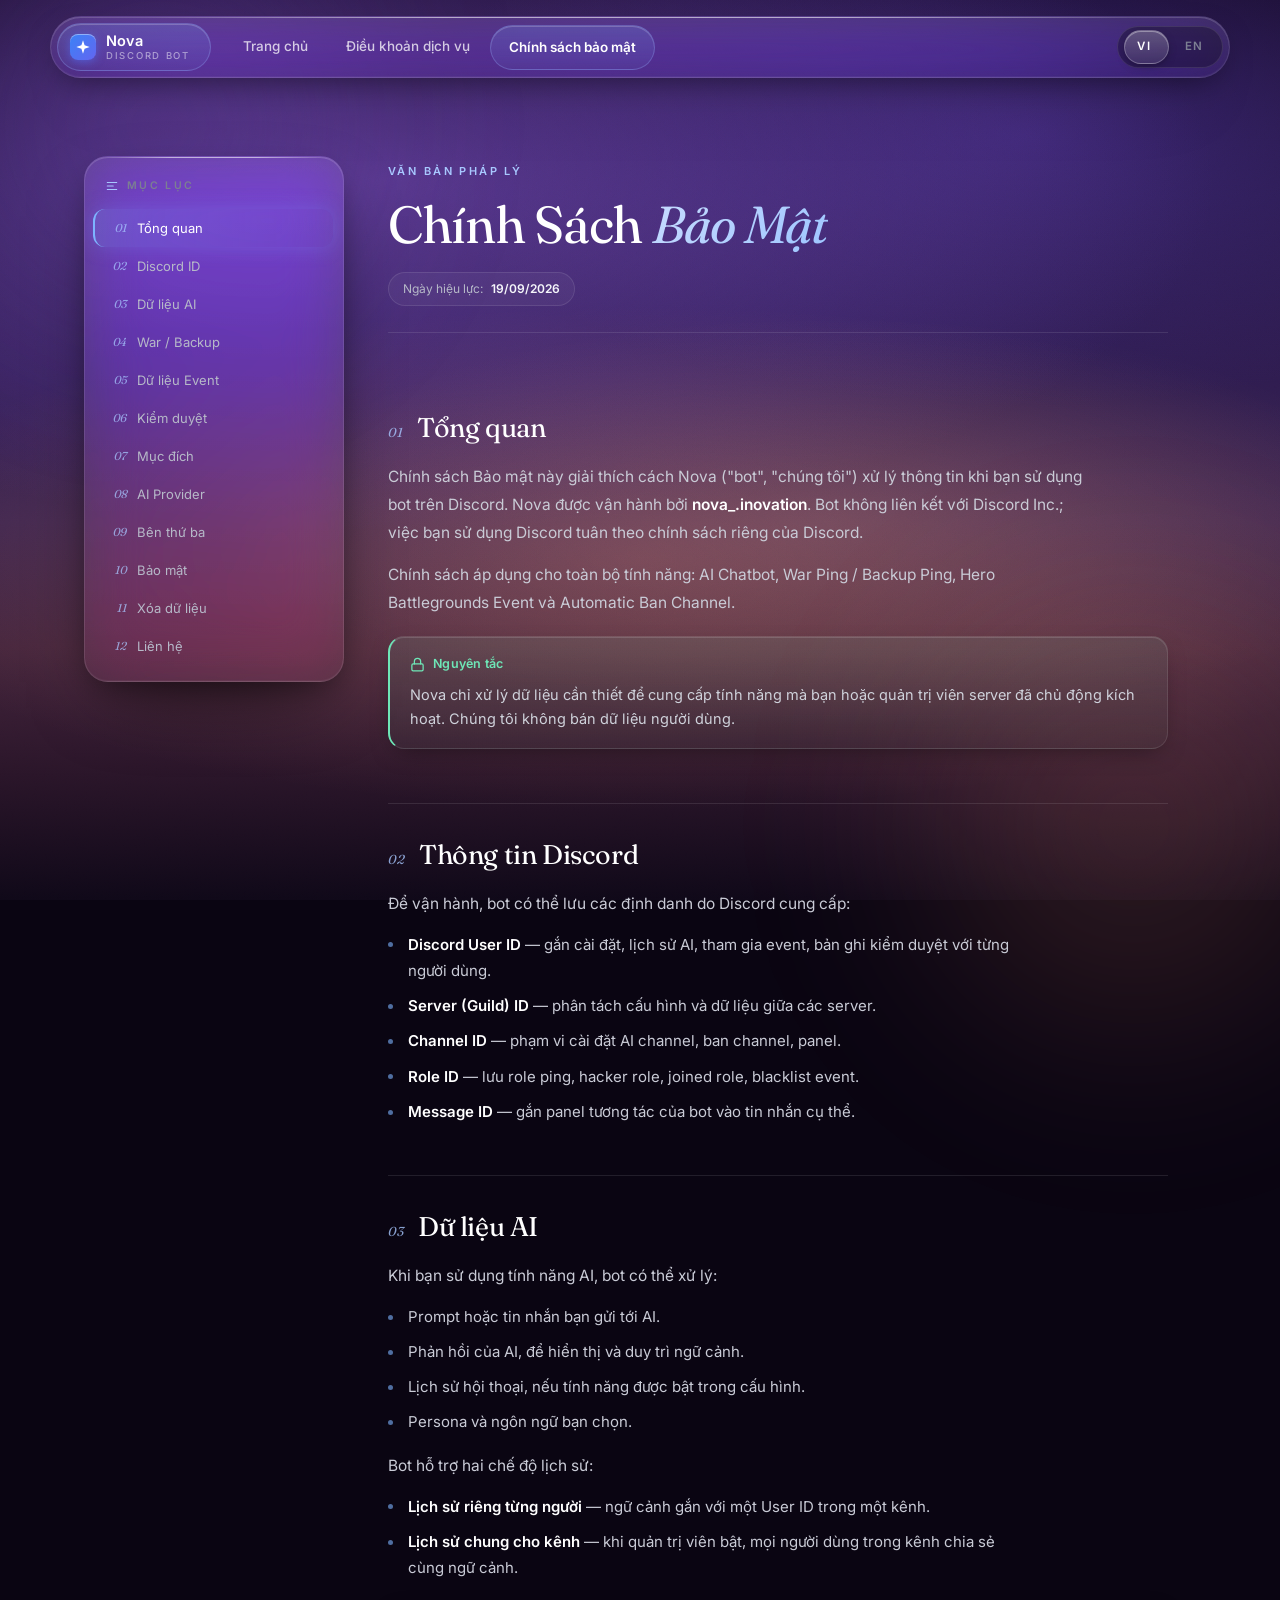
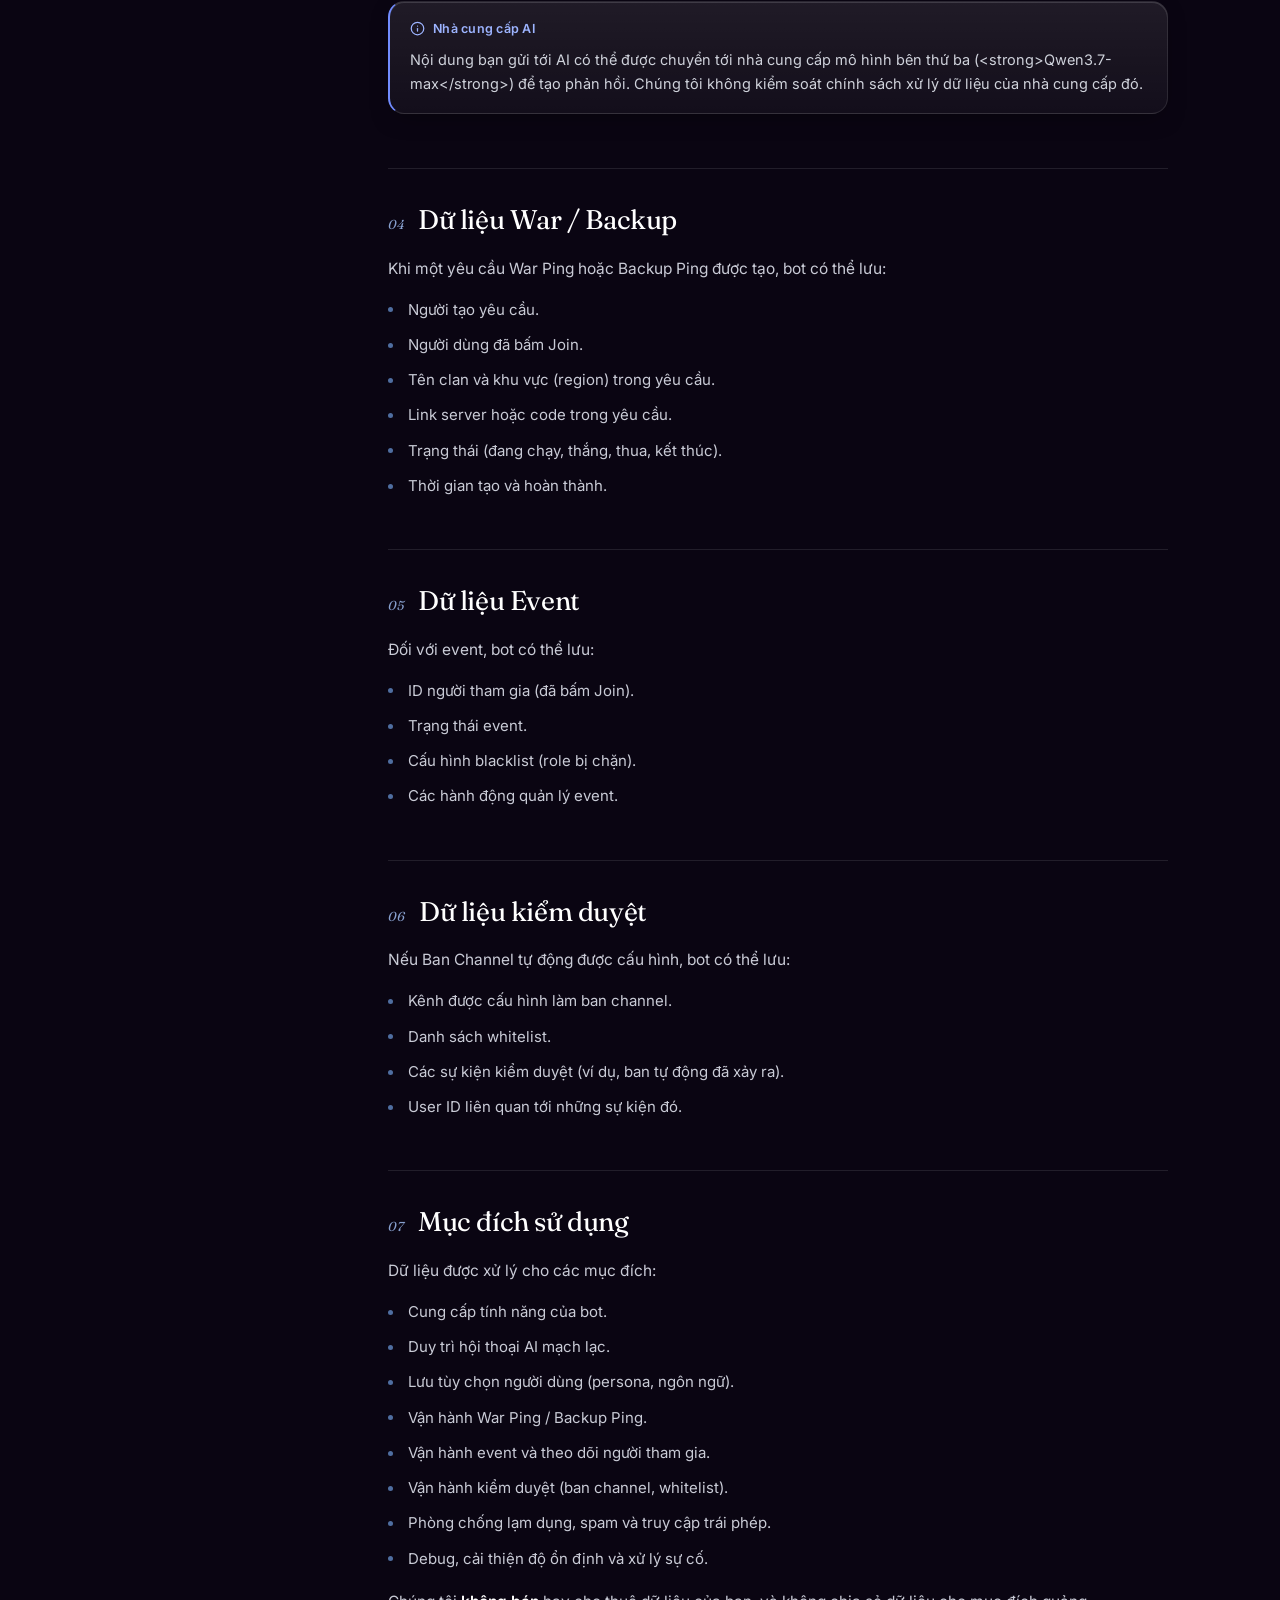
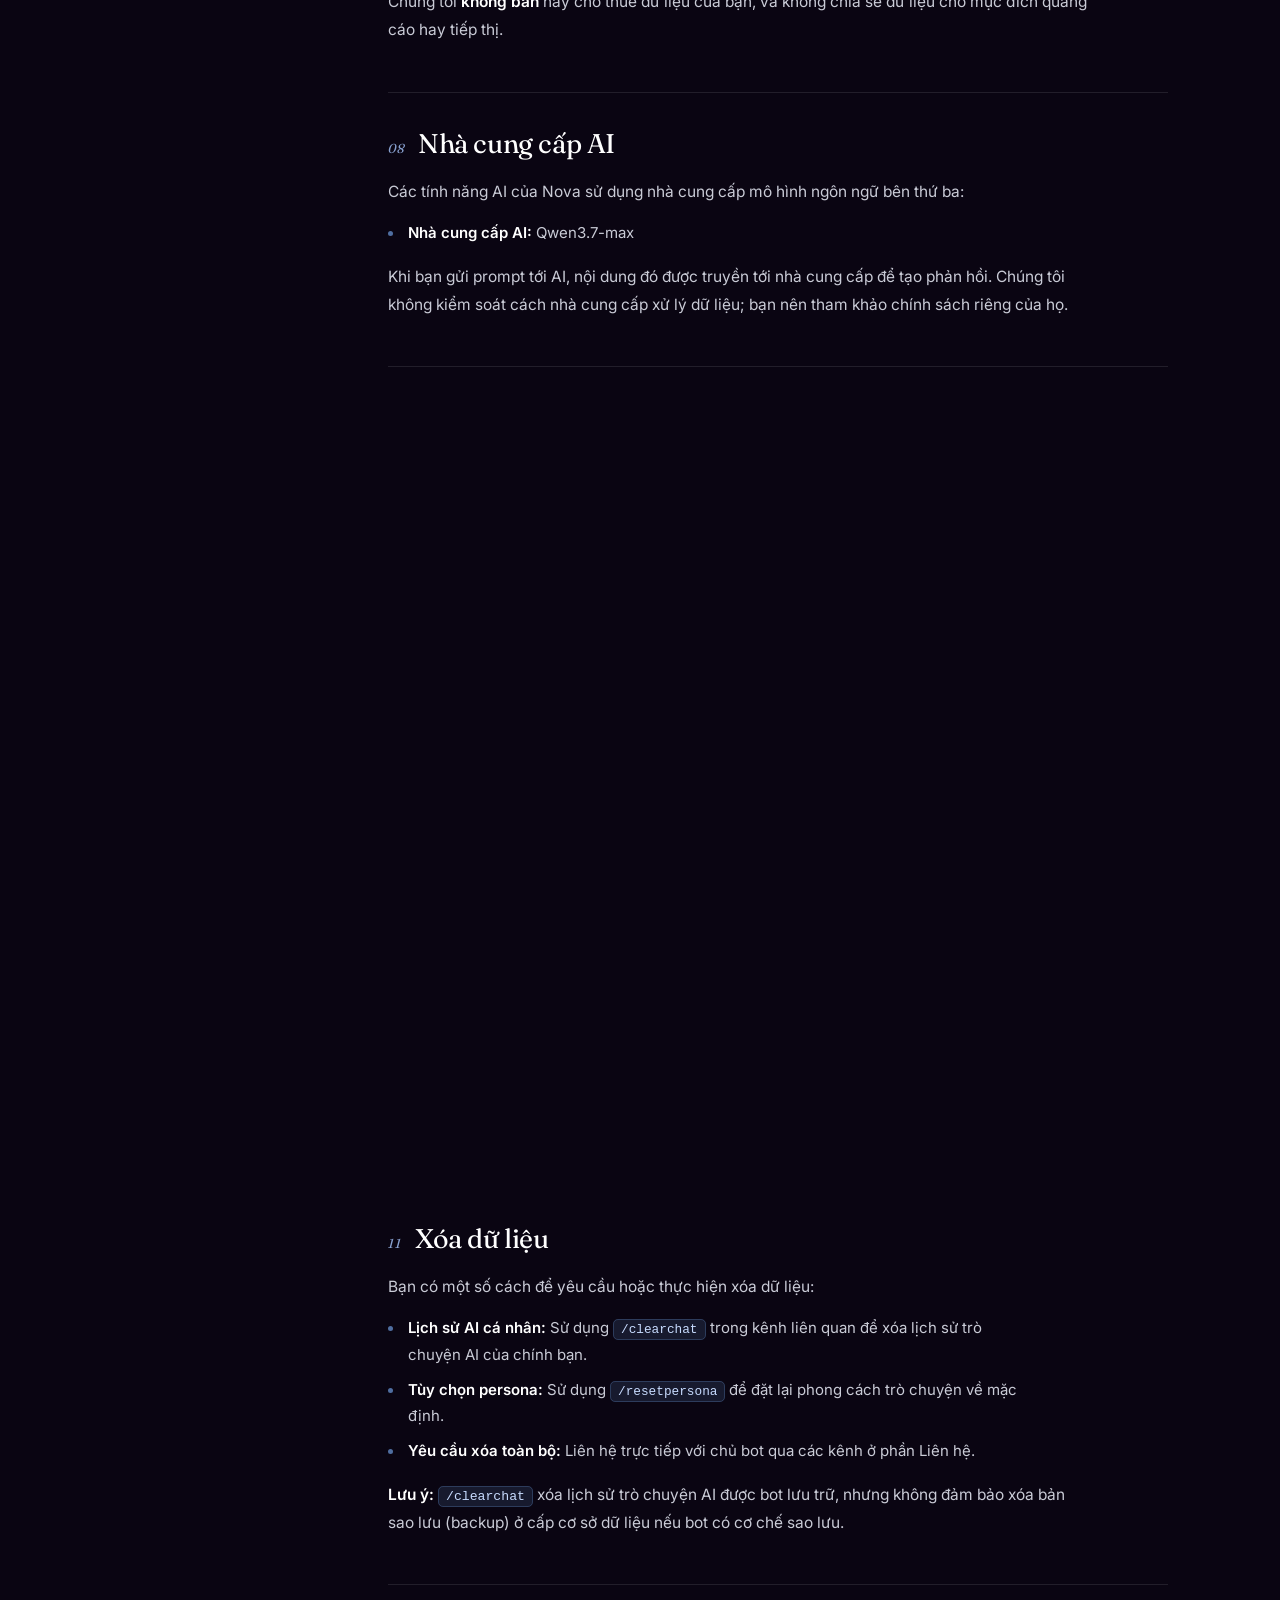
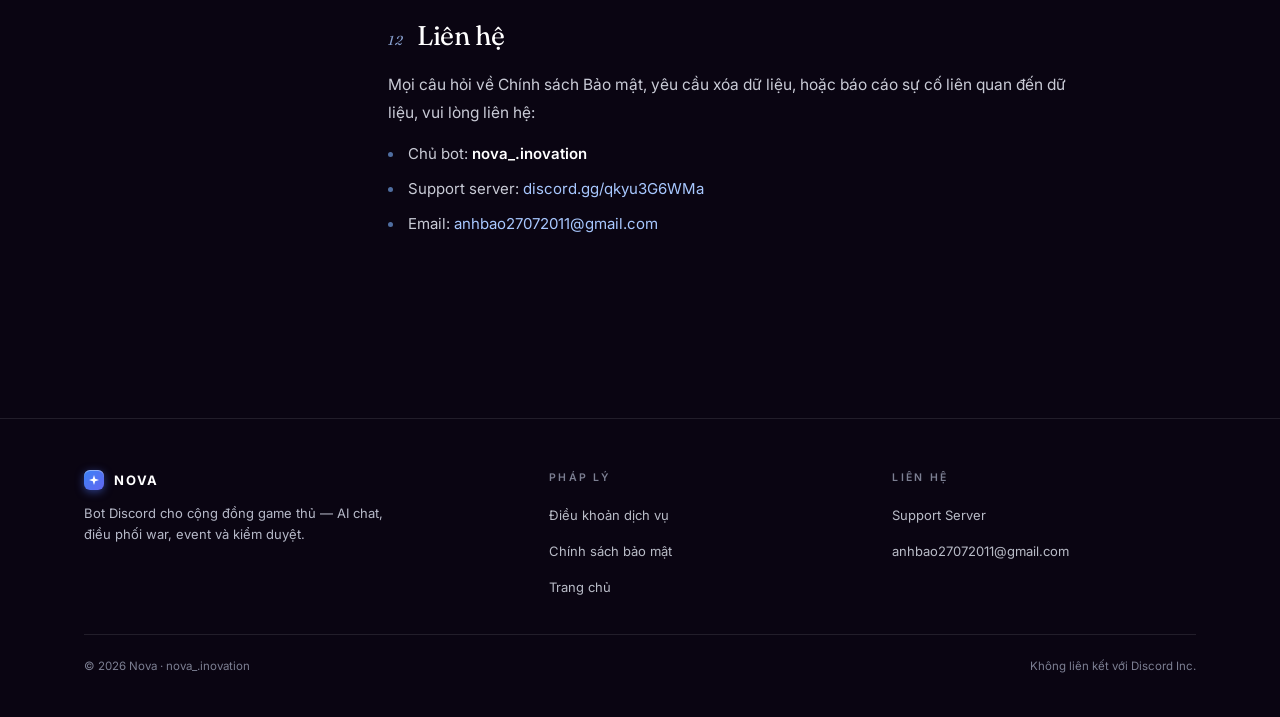
==== commit 33dc370e: "Update privacy-policy.html" ====
--- a/privacy-policy.html
+++ b/privacy-policy.html
@@ -4,89 +4,64 @@
 <meta charset="UTF-8">
 <meta name="viewport" content="width=device-width,initial-scale=1,viewport-fit=cover">
 <meta name="theme-color" content="#0a0512">
-<title>Nova — An intelligent companion</title>
+<title>Privacy Policy — Nova</title>
 <link rel="preconnect" href="https://fonts.googleapis.com">
 <link rel="preconnect" href="https://fonts.gstatic.com" crossorigin>
-<link href="https://fonts.googleapis.com/css2?family=Fraunces:ital,opsz,wght@0,9..144,300..900;1,9..144,300..900&family=Inter:wght@400;500;600;700;800;900&display=swap" rel="stylesheet">
+<link href="https://fonts.googleapis.com/css2?family=Fraunces:ital,opsz,wght@0,9..144,300..900;1,9..144,300..900&family=Inter:wght@400;500;600;700&display=swap" rel="stylesheet">
 <style>
 :root{
   --fg:#f5f6fa;--muted:#b6b9c8;--dim:#7c7f92;
   --line:rgba(255,255,255,.10);--line-soft:rgba(255,255,255,.06);
+  --warn:#ffcf6b;--ok:#6ee7b7;
   --shadow-lg:0 30px 80px -30px rgba(0,0,0,.7),0 12px 32px -12px rgba(0,0,0,.5);
   --ease:cubic-bezier(.32,.72,0,1);
   --ease-out:cubic-bezier(.16,1,.3,1);
   --ease-spring:cubic-bezier(.34,1.56,.64,1);
+  --nav-h:56px;
 }
 *,*::before,*::after{box-sizing:border-box;margin:0;padding:0}
 html{scroll-behavior:smooth;-webkit-text-size-adjust:100%}
-img,svg{display:block;max-width:100%}
-body{
-  font-family:'Inter',-apple-system,BlinkMacSystemFont,system-ui,sans-serif;
-  color:var(--fg);background:#0a0512;min-height:100vh;overflow-x:hidden;
-  -webkit-font-smoothing:antialiased;line-height:1.5;position:relative;
-}
+body{font-family:'Inter',-apple-system,BlinkMacSystemFont,system-ui,sans-serif;color:var(--fg);
+  background:#0a0512;min-height:100vh;overflow-x:hidden;-webkit-font-smoothing:antialiased;
+  line-height:1.7;position:relative}
 button{font:inherit;color:inherit;background:none;border:none;cursor:pointer}
-a{color:inherit;text-decoration:none}
-h1,h2,h3{font-family:'Fraunces',Georgia,serif;font-weight:400;letter-spacing:-.02em;line-height:1.1;color:#fff;font-optical-sizing:auto}
-
-/* ============ BACKGROUND ANIMATED ============ */
+a{color:#a8c8ff;text-decoration:none;transition:color .2s}
+a:hover{color:#c8dcff}
+h1,h2,h3{font-family:'Fraunces',Georgia,serif;font-weight:400;letter-spacing:-.01em;line-height:1.15;color:#fff;font-optical-sizing:auto}
+::selection{background:rgba(125,180,255,.35);color:#fff}
+:focus-visible{outline:2px solid #a8c8ff;outline-offset:3px;border-radius:6px}
+
 .bg-layer{position:fixed;inset:0;z-index:-4;pointer-events:none;
   background:
-    radial-gradient(ellipse 90% 40% at 50% 62%, rgba(255,150,120,.28), transparent 70%),
-    radial-gradient(ellipse 70% 35% at 65% 58%, rgba(255,190,140,.18), transparent 65%),
+    radial-gradient(ellipse 90% 40% at 50% 62%, rgba(255,150,120,.24), transparent 70%),
+    radial-gradient(ellipse 70% 35% at 65% 58%, rgba(255,190,140,.15), transparent 65%),
     radial-gradient(ellipse 100% 60% at 30% 20%, rgba(140,90,220,.5), transparent 65%),
     radial-gradient(ellipse 80% 50% at 80% 15%, rgba(90,60,180,.45), transparent 60%),
     linear-gradient(180deg,#150a26 0%,#23153f 22%,#2f1c50 42%,#3d254f 58%,#43243c 72%,#2a1529 86%,#0f0818 100%);
   animation:bgHue 40s ease-in-out infinite}
-@keyframes bgHue{
-  0%,100%{filter:hue-rotate(0deg) saturate(1)}
-  50%{filter:hue-rotate(15deg) saturate(1.2)}
-}
-.bg-orb{position:fixed;border-radius:50%;filter:blur(90px);pointer-events:none;z-index:-3;opacity:.55;will-change:transform}
+@keyframes bgHue{0%,100%{filter:hue-rotate(0deg)}50%{filter:hue-rotate(12deg)}}
+.bg-orb{position:fixed;border-radius:50%;filter:blur(90px);pointer-events:none;z-index:-3;opacity:.5;will-change:transform}
 .bg-orb.o1{width:520px;height:520px;top:-15%;left:-8%;
-  background:radial-gradient(circle,rgba(140,90,220,.65),transparent 70%);
+  background:radial-gradient(circle,rgba(140,90,220,.6),transparent 70%);
   animation:float1 24s ease-in-out infinite}
-.bg-orb.o2{width:640px;height:640px;bottom:-25%;right:-12%;
-  background:radial-gradient(circle,rgba(255,150,120,.5),transparent 70%);
+.bg-orb.o2{width:600px;height:600px;bottom:-25%;right:-12%;
+  background:radial-gradient(circle,rgba(255,150,120,.4),transparent 70%);
   animation:float2 30s ease-in-out infinite}
-.bg-orb.o3{width:440px;height:440px;top:35%;left:55%;
-  background:radial-gradient(circle,rgba(90,140,255,.5),transparent 70%);
-  animation:float3 36s ease-in-out infinite}
-@keyframes float1{0%,100%{transform:translate(0,0) scale(1)}33%{transform:translate(80px,60px) scale(1.15)}66%{transform:translate(-40px,100px) scale(.95)}}
-@keyframes float2{0%,100%{transform:translate(0,0) scale(1)}50%{transform:translate(-100px,-60px) scale(.9)}}
-@keyframes float3{0%,100%{transform:translate(-50%,-50%) scale(1)}50%{transform:translate(-30%,-40%) scale(1.25)}}
-.silhouette{position:fixed;inset:0;z-index:-2;pointer-events:none;
-  background-image:
-    radial-gradient(ellipse 60px 200px at 8% 78%, rgba(15,8,24,.85), transparent 60%),
-    radial-gradient(ellipse 80px 240px at 22% 76%, rgba(10,6,20,.85), transparent 55%),
-    radial-gradient(ellipse 120px 260px at 78% 72%, rgba(20,10,30,.8), transparent 55%),
-    radial-gradient(ellipse 100px 220px at 92% 74%, rgba(10,6,20,.85), transparent 55%),
-    linear-gradient(180deg,transparent 74%,rgba(8,4,16,.5) 82%,rgba(5,3,10,.9) 100%);
-  filter:blur(2px);opacity:.9}
+@keyframes float1{0%,100%{transform:translate(0,0) scale(1)}50%{transform:translate(70px,60px) scale(1.12)}}
+@keyframes float2{0%,100%{transform:translate(0,0) scale(1)}50%{transform:translate(-90px,-50px) scale(.92)}}
 .grain{position:fixed;inset:0;z-index:1;pointer-events:none;opacity:.05;mix-blend-mode:overlay;
   background-image:url("data:image/svg+xml;utf8,<svg xmlns='http://www.w3.org/2000/svg' width='220' height='220'><filter id='n'><feTurbulence type='fractalNoise' baseFrequency='.9' numOctaves='2' stitchTiles='stitch'/></filter><rect width='100%25' height='100%25' filter='url(%23n)'/></svg>")}
-
-/* Floating particles */
 .particles{position:fixed;inset:0;z-index:-1;pointer-events:none;overflow:hidden}
-.particle{position:absolute;border-radius:50%;background:rgba(200,220,255,.7);
-  box-shadow:0 0 10px rgba(160,200,255,.7);animation:floatUp linear infinite;opacity:0}
+.particle{position:absolute;border-radius:50%;background:rgba(200,220,255,.65);
+  box-shadow:0 0 10px rgba(160,200,255,.65);animation:floatUp linear infinite;opacity:0}
 @keyframes floatUp{
-  0%{transform:translateY(0) translateX(0);opacity:0}
-  10%{opacity:.7}
-  50%{opacity:.5;transform:translateY(-50vh) translateX(20px)}
+  0%{transform:translateY(0);opacity:0}
+  10%{opacity:.6}
   90%{opacity:.3}
-  100%{transform:translateY(-110vh) translateX(-10px);opacity:0}
+  100%{transform:translateY(-110vh) translateX(15px);opacity:0}
 }
 
-/* Cursor light */
-.cursor-light{position:fixed;width:420px;height:420px;border-radius:50%;
-  pointer-events:none;z-index:0;opacity:0;transition:opacity .4s;
-  background:radial-gradient(circle,rgba(140,180,255,.10) 0%,rgba(167,139,250,.05) 35%,transparent 65%);
-  filter:blur(30px);transform:translate(-50%,-50%);will-change:transform}
-@media(hover:hover){.cursor-light{opacity:1}}
-
-/* ============ GLASS ============ */
-.glass{background:linear-gradient(180deg,rgba(255,255,255,.11),rgba(255,255,255,.04));
+.glass{background:linear-gradient(180deg,rgba(255,255,255,.11),rgba(255,255,255,.045));
   backdrop-filter:blur(28px) saturate(180%);-webkit-backdrop-filter:blur(28px) saturate(180%);
   border:1px solid var(--line);
   box-shadow:var(--shadow-lg),inset 0 1px 0 rgba(255,255,255,.16),inset 0 -1px 0 rgba(255,255,255,.04);
@@ -94,7 +69,6 @@
 .glass::before{content:'';position:absolute;top:0;left:8%;right:8%;height:1px;
   background:linear-gradient(90deg,transparent,rgba(255,255,255,.5) 30%,rgba(255,255,255,.5) 70%,transparent);pointer-events:none}
 
-/* ============ TOPBAR ============ */
 .topbar{position:fixed;top:16px;left:50%;transform:translateX(-50%);z-index:50;
   display:flex;align-items:center;gap:6px;padding:6px;border-radius:100px;
   width:min(1180px,calc(100vw - 32px));
@@ -109,22 +83,15 @@
   background:linear-gradient(135deg,#3b82f6,#6366f1);
   box-shadow:0 2px 8px rgba(80,120,255,.5),inset 0 1px 0 rgba(255,255,255,.4);
   animation:starPulse 4s ease-in-out infinite}
-@keyframes starPulse{
-  0%,100%{box-shadow:0 2px 8px rgba(80,120,255,.5),inset 0 1px 0 rgba(255,255,255,.4)}
-  50%{box-shadow:0 2px 24px rgba(120,160,255,.95),inset 0 1px 0 rgba(255,255,255,.6)}
-}
+@keyframes starPulse{0%,100%{box-shadow:0 2px 8px rgba(80,120,255,.5),inset 0 1px 0 rgba(255,255,255,.4)}50%{box-shadow:0 2px 24px rgba(120,160,255,.95),inset 0 1px 0 rgba(255,255,255,.6)}}
 .brand-star svg{width:16px;height:16px;color:#fff;transition:transform .6s var(--ease-spring)}
 .brand-chip:hover .brand-star svg{transform:rotate(360deg)}
 .brand-text{display:flex;flex-direction:column;line-height:1.1}
 .brand-name{font-weight:600;font-size:14.5px;color:#fff}
 .brand-sub{font-size:9.5px;font-weight:500;letter-spacing:.18em;color:rgba(255,255,255,.5);text-transform:uppercase;margin-top:2px}
 .tabs{display:flex;gap:2px;flex:1;padding-left:8px}
-.tab{padding:10px 18px;border-radius:100px;font-size:13.5px;font-weight:500;color:rgba(255,255,255,.75);
-  transition:all .3s var(--ease);white-space:nowrap;position:relative;overflow:hidden}
-.tab::before{content:'';position:absolute;inset:0;background:radial-gradient(circle,rgba(160,200,255,.15),transparent 70%);
-  opacity:0;transition:opacity .4s;pointer-events:none}
+.tab{padding:10px 18px;border-radius:100px;font-size:13.5px;font-weight:500;color:rgba(255,255,255,.75);white-space:nowrap;transition:all .3s var(--ease)}
 .tab:hover{color:#fff;background:rgba(255,255,255,.06)}
-.tab:hover::before{opacity:1}
 .tab.active{color:#fff;background:linear-gradient(180deg,rgba(120,160,255,.22),rgba(120,160,255,.08));
   border:1px solid rgba(150,180,255,.28);box-shadow:inset 0 1px 0 rgba(255,255,255,.2);font-weight:600}
 .lang-seg{display:inline-flex;gap:2px;padding:3px;border-radius:100px;background:rgba(0,0,0,.28);
@@ -139,361 +106,188 @@
 .lang-btn.active{color:#fff}
 @media(max-width:820px){.tabs{display:none}.brand-chip{flex:1;justify-content:flex-start}}
 
-/* ============ PAGE WRAPPER ============ */
-.page{transition:filter .5s var(--ease-out),transform .5s var(--ease-out);transform-origin:center top}
-.page.blurred{filter:blur(20px) saturate(.75);transform:scale(.985);pointer-events:none}
-.page-dim{position:fixed;inset:0;z-index:99;background:rgba(5,2,12,.55);opacity:0;
-  pointer-events:none;transition:opacity .4s var(--ease-out);
-  backdrop-filter:blur(0px);-webkit-backdrop-filter:blur(0px)}
-.page-dim.active{opacity:1;pointer-events:auto;
-  backdrop-filter:blur(10px);-webkit-backdrop-filter:blur(10px)}
-
-/* ============ HERO ============ */
-.hero{
-  padding: clamp(150px, 18vh, 200px) 24px clamp(70px, 10vh, 120px);
-  text-align: center;position: relative;z-index: 2;
-  max-width: 1100px;margin: 0 auto;
-}
-.hero-inner{display: flex;flex-direction: column;align-items: center;}
-
-.hero-badge{
-  display: inline-flex;align-items: center;gap: 14px;
-  font-size: 11px;font-weight: 700;letter-spacing: .32em;text-transform: uppercase;
-  color: rgba(255,255,255,.72);margin-bottom: 32px;padding: 0;
+/* Reading progress capsule */
+.progress-cap{position:fixed;top:84px;left:50%;transform:translateX(-50%);z-index:45;
+  width:180px;height:5px;border-radius:100px;
+  background:rgba(0,0,0,.35);border:1px solid rgba(255,255,255,.1);
+  overflow:hidden;backdrop-filter:blur(12px);-webkit-backdrop-filter:blur(12px);
+  box-shadow:0 4px 16px -4px rgba(0,0,0,.5);opacity:.9;transition:opacity .4s}
+.progress-cap.hide{opacity:0;pointer-events:none}
+.progress-fill{height:100%;width:0%;border-radius:100px;
+  background:linear-gradient(90deg,#6366f1,#7db4ff,#c8dcff);
+  background-size:200% 100%;
+  box-shadow:0 0 12px rgba(125,180,255,.8);transition:width .15s linear;
+  animation:progressShimmer 3s linear infinite}
+@keyframes progressShimmer{0%{background-position:0% 50%}100%{background-position:200% 50%}}
+
+.doc-layout{max-width:1200px;margin:0 auto;
+  padding:calc(var(--nav-h) + 100px) clamp(20px,4vw,44px) 80px;
+  display:grid;grid-template-columns:260px minmax(0,1fr);gap:44px;align-items:start;
+  position:relative;z-index:1}
+@media(max-width:960px){.doc-layout{grid-template-columns:1fr;gap:20px;padding-top:calc(var(--nav-h) + 40px)}}
+
+.toc{position:sticky;top:calc(var(--nav-h) + 56px);max-height:calc(100vh - var(--nav-h) - 80px);
+  overflow-y:auto;padding:16px 10px 16px 8px;border-radius:24px;scrollbar-width:thin;
   animation:fadeUp .9s .15s var(--ease-out) both}
 @keyframes fadeUp{from{opacity:0;transform:translateY(20px)}to{opacity:1;transform:translateY(0)}}
-.badge-dot{color: #a78bfa;font-size: 10px;line-height: 1;text-shadow: 0 0 12px rgba(167,139,250,.9);
-  animation: badgePulse 3s ease-in-out infinite;display:inline-block}
-.badge-dot:last-child{animation-delay:1.5s}
-@keyframes badgePulse{
-  0%,100%{opacity:.5;transform:scale(.85) rotate(0deg)}
-  50%{opacity:1;transform:scale(1.3) rotate(180deg)}
+.toc::-webkit-scrollbar{width:4px}
+.toc::-webkit-scrollbar-thumb{background:rgba(255,255,255,.12);border-radius:4px}
+.toc-h{display:flex;align-items:center;gap:8px;
+  font-size:10.5px;font-weight:600;letter-spacing:.22em;text-transform:uppercase;
+  color:var(--dim);padding:4px 12px 14px}
+.toc-h svg{width:14px;height:14px;color:#a8c8ff}
+.toc-list{list-style:none;position:relative}
+.toc-capsule{position:absolute;left:0;width:100%;height:38px;border-radius:12px;
+  background:linear-gradient(90deg,rgba(120,160,255,.2),rgba(120,160,255,.03));
+  border-left:2px solid #7db4ff;
+  box-shadow:0 0 20px rgba(120,160,255,.25);
+  transition:top .5s var(--ease-spring),opacity .3s;opacity:0;pointer-events:none}
+.toc-list.has-active .toc-capsule{opacity:1}
+.toc-link{display:flex;align-items:center;gap:10px;font-size:13px;color:var(--muted);
+  padding:9px 12px;border-radius:12px;transition:color .25s,transform .25s;line-height:1.4;
+  position:relative;z-index:2;height:38px}
+.toc-link:hover{color:var(--fg);transform:translateX(3px)}
+.toc-link.active{color:#fff}
+.toc-num{font-family:'Fraunces',serif;font-style:italic;font-size:11.5px;
+  color:#a8c8ff;opacity:.75;width:22px;text-align:right}
+@media(max-width:960px){
+  .toc{position:sticky;top:calc(var(--nav-h) + 20px);max-height:none;overflow:visible;padding:0;margin-bottom:6px;z-index:40}
+  .toc-h{padding:14px 16px;cursor:pointer;border-radius:20px;
+    background:linear-gradient(180deg,rgba(255,255,255,.10),rgba(255,255,255,.04));
+    backdrop-filter:blur(24px) saturate(180%);-webkit-backdrop-filter:blur(24px) saturate(180%);
+    border:1px solid rgba(255,255,255,.10);color:var(--fg);letter-spacing:.16em;
+    box-shadow:0 12px 36px -16px rgba(0,0,0,.6)}
+  .toc-h::after{content:'▾';margin-left:auto;font-size:12px;color:var(--muted);transition:transform .3s}
+  .toc.open .toc-h::after{transform:rotate(180deg)}
+  .toc-list{max-height:0;overflow:hidden;transition:max-height .4s var(--ease);padding:0 8px;margin-top:8px}
+  .toc.open .toc-list{max-height:1200px;padding:8px}
+  .toc-capsule{display:none}
+  .toc-link{height:auto;padding:11px 14px}
+  .toc-link.active{background:linear-gradient(90deg,rgba(120,160,255,.16),transparent);
+    border-left:2px solid #7db4ff}
 }
 
-.hero-title{
-  display: flex;flex-direction: column;align-items: center;gap: 0;margin: 0;
-  font-family: 'Inter', -apple-system, BlinkMacSystemFont, sans-serif;
-  font-weight: 900;letter-spacing: -.055em;line-height: .85;text-transform: uppercase;
-  margin-bottom: 36px;
-}
-.title-1{
-  display: block;font-size: clamp(72px, 14vw, 168px);color: #fff;
-  text-shadow: 0 4px 60px rgba(0,0,0,.5), 0 0 80px rgba(167,139,250,.25);
-  animation:titleIn 1.1s .25s var(--ease-out) both;
-}
-.title-2{
-  display: block;font-size: clamp(72px, 14vw, 168px);
-  background: linear-gradient(120deg,#7db4ff 0%,#a78bfa 30%,#c4b5fd 50%,#f0abfc 70%,#7db4ff 100%);
-  background-size: 250% 100%;
-  -webkit-background-clip: text;background-clip: text;-webkit-text-fill-color: transparent;
-  filter: drop-shadow(0 8px 50px rgba(125,180,255,.45));
-  animation:titleIn 1.1s .4s var(--ease-out) both, shimmer 8s 1.5s ease-in-out infinite;
-}
-@keyframes titleIn{
-  0%{opacity:0;transform:translateY(50px) scale(.92);filter:blur(20px)}
-  60%{filter:blur(4px)}
-  100%{opacity:1;transform:translateY(0) scale(1);filter:blur(0)}
-}
-@keyframes shimmer{
-  0%,100%{background-position:0% 50%}
-  50%{background-position:100% 50%}
-}
-
-.hero-sub{
-  font-size: clamp(13px, 1.5vw, 15px);color: rgba(255,255,255,.62);
-  letter-spacing: .015em;margin-bottom: 48px;max-width: 620px;line-height: 1.6;font-weight: 400;
-  animation:fadeUp .9s .6s var(--ease-out) both;
-}
-.hero-sub strong{color: #fff;font-weight: 700}
-.hero-sub .accent{
-  background: linear-gradient(135deg,#c8dcff,#f0abfc);
-  -webkit-background-clip: text;background-clip: text;-webkit-text-fill-color: transparent;font-weight: 700;
-  display: inline-block;animation:heartbeat 1.6s ease-in-out infinite}
-@keyframes heartbeat{
-  0%,100%{transform:scale(1)}
-  15%{transform:scale(1.2)}
-  30%{transform:scale(1)}
-  45%{transform:scale(1.15)}
-}
-
-.hero-actions{
-  display: flex;gap: 12px;justify-content: center;flex-wrap: wrap;
-  animation:fadeUp .9s .75s var(--ease-out) both;
-}
-.hero-btn{
-  position:relative;display: inline-flex;align-items: center;gap: 11px;
-  padding: 16px 30px;border-radius: 10px;
-  font-size: 12px;font-weight: 800;letter-spacing: .16em;text-transform: uppercase;
-  transition: transform .3s var(--ease-spring), box-shadow .3s, background .3s, border-color .3s;
-  cursor: pointer;white-space: nowrap;overflow:hidden;
-}
-.hero-btn::before{
-  content:'';position:absolute;top:50%;left:50%;width:0;height:0;border-radius:50%;
-  background:radial-gradient(circle,rgba(255,255,255,.4),transparent 70%);
-  transform:translate(-50%,-50%);transition:width .6s ease,height .6s ease;pointer-events:none;
-}
-.hero-btn:hover::before{width:400px;height:400px}
-.hero-btn svg{width: 15px;height: 15px;flex-shrink: 0;position:relative;z-index:2;transition:transform .4s var(--ease-spring)}
-.hero-btn > span{position:relative;z-index:2}
-.hero-btn:hover svg{transform:scale(1.15) rotate(-8deg)}
-.hero-btn-primary{
-  background: linear-gradient(180deg, #a78bfa 0%, #7db4ff 100%);
-  color: #0a0512;border: none;
-  box-shadow: 0 12px 32px -10px rgba(125,180,255,.65), inset 0 1px 0 rgba(255,255,255,.5);
-  animation:btnPulse 3s ease-in-out infinite;
-}
-@keyframes btnPulse{
-  0%,100%{box-shadow:0 12px 32px -10px rgba(125,180,255,.65),inset 0 1px 0 rgba(255,255,255,.5)}
-  50%{box-shadow:0 12px 40px -8px rgba(167,139,250,.85),inset 0 1px 0 rgba(255,255,255,.6)}
-}
-.hero-btn-primary:hover{
-  transform: translateY(-3px) scale(1.02);
-  box-shadow: 0 22px 50px -10px rgba(125,180,255,.9), inset 0 1px 0 rgba(255,255,255,.6);
-  filter: brightness(1.1);
-}
-.hero-btn-primary:active{transform: translateY(-1px) scale(.99)}
-.hero-btn-secondary{
-  background: rgba(255,255,255,.045);color: #e8eaf0;
-  border: 1px solid rgba(255,255,255,.14);
-  backdrop-filter: blur(12px);-webkit-backdrop-filter: blur(12px);
-}
-.hero-btn-secondary:hover{
-  background: rgba(255,255,255,.1);border-color: rgba(255,255,255,.28);
-  transform: translateY(-3px);
-  box-shadow: 0 16px 40px -12px rgba(0,0,0,.5);
-}
-.hero-btn-secondary:active{transform: translateY(-1px)}
-.hero-btn-secondary:hover svg{color:#c8dcff}
-
-@media(max-width:520px){
-  .hero-btn{padding: 14px 22px; font-size: 11px; letter-spacing: .12em;}
-  .hero-actions{flex-direction: column; width: 100%; max-width: 320px;}
-  .hero-btn{justify-content: center;}
-}
-
-/* ============ CARDS ============ */
-.cards{display:grid;grid-template-columns:repeat(4,1fr);gap:16px;
-  margin: 0 auto 100px; max-width: 1400px; padding: 0 clamp(20px,4vw,72px);
-  position:relative;z-index:2}
-@media(max-width:1000px){.cards{grid-template-columns:repeat(2,1fr)}}
-@media(max-width:560px){.cards{grid-template-columns:1fr}}
-
-.card{position:relative;padding:26px 24px 22px;border-radius:24px;text-align:left;
-  background:linear-gradient(180deg,rgba(255,255,255,.075),rgba(255,255,255,.025));
-  border:1px solid var(--line);
-  box-shadow:0 20px 50px -20px rgba(0,0,0,.6),inset 0 1px 0 rgba(255,255,255,.15);
+.doc{min-width:0;max-width:780px}
+.doc-eyebrow{display:inline-block;font-size:11px;font-weight:600;letter-spacing:.22em;
+  text-transform:uppercase;color:#a8c8ff;margin-bottom:16px;
+  animation:fadeUp .8s .2s var(--ease-out) both}
+.doc-title{font-family:'Fraunces',Georgia,serif;font-weight:400;font-optical-sizing:auto;
+  font-size:clamp(32px,5vw,52px);line-height:1.06;letter-spacing:-.025em;margin-bottom:20px;
+  animation:titleIn .9s .3s var(--ease-out) both}
+@keyframes titleIn{0%{opacity:0;transform:translateY(30px);filter:blur(12px)}100%{opacity:1;transform:translateY(0);filter:blur(0)}}
+.doc-title em{background:linear-gradient(135deg,#c8dcff,#7db4ff);
+  background-size:200% 100%;
+  -webkit-background-clip:text;background-clip:text;-webkit-text-fill-color:transparent;
+  font-style:italic;animation:shimmer 6s ease-in-out infinite}
+@keyframes shimmer{0%,100%{background-position:0% 50%}50%{background-position:100% 50%}}
+.doc-meta{display:flex;flex-wrap:wrap;gap:10px;font-size:12px;color:var(--muted);
+  padding-bottom:26px;border-bottom:1px solid var(--line);margin-bottom:44px;
+  animation:fadeUp .9s .45s var(--ease-out) both}
+.doc-meta span{display:inline-flex;align-items:center;gap:8px;
+  padding:6px 14px;border-radius:100px;background:rgba(255,255,255,.04);
+  border:1px solid var(--line);transition:border-color .3s,background .3s}
+.doc-meta span:hover{border-color:rgba(150,180,255,.28);background:rgba(255,255,255,.06)}
+.doc-meta strong{color:var(--fg);font-weight:600}
+
+.sec{padding:34px 0;border-bottom:1px solid var(--line);
+  opacity:0;transform:translateY(20px);filter:blur(4px);
+  transition:opacity .85s var(--ease-out),transform .85s var(--ease-out),filter .85s var(--ease-out)}
+.sec.in{opacity:1;transform:translateY(0);filter:blur(0)}
+.sec:last-of-type{border-bottom:none}
+.sec h2{font-family:'Fraunces',Georgia,serif;font-weight:400;font-optical-sizing:auto;
+  font-size:clamp(21px,2.8vw,27px);line-height:1.25;margin-bottom:18px;
+  display:flex;align-items:baseline;gap:14px;letter-spacing:-.015em;color:#fff}
+.sec h2 .n{font-family:'Fraunces',serif;font-style:italic;font-size:13px;
+  color:#a8c8ff;opacity:.8;letter-spacing:.04em;flex-shrink:0;font-weight:400}
+.sec h3{font-family:'Inter',sans-serif;font-weight:600;font-size:16px;color:#fff;margin:22px 0 10px}
+.sec p{font-size:15.5px;line-height:1.8;color:#c9cbd6;margin-bottom:14px;max-width:70ch}
+.sec p strong{color:#fff;font-weight:600}
+.sec ul{padding-left:0;list-style:none;margin-bottom:16px}
+.sec li{position:relative;padding-left:20px;font-size:15px;line-height:1.75;
+  color:#c9cbd6;margin-bottom:9px;max-width:70ch}
+.sec li::before{content:'';position:absolute;left:0;top:.72em;width:5px;height:5px;
+  border-radius:50%;background:#7db4ff;opacity:.6;transition:transform .3s,box-shadow .3s}
+.sec li:hover::before{transform:scale(1.6);box-shadow:0 0 12px #7db4ff;opacity:1}
+.sec li strong{color:#fff;font-weight:600}
+.sec code{font-family:'SF Mono','JetBrains Mono',Consolas,monospace;font-size:.85em;
+  background:rgba(125,180,255,.12);border:1px solid rgba(125,180,255,.22);
+  color:#c8dcff;padding:2px 7px;border-radius:5px;white-space:nowrap}
+
+.callout{position:relative;padding:16px 20px;border-radius:16px;margin:20px 0;
+  font-size:14.5px;line-height:1.7;color:#cfd2db;
+  background:linear-gradient(180deg,rgba(255,255,255,.09),rgba(255,255,255,.04));
+  backdrop-filter:blur(18px) saturate(180%);-webkit-backdrop-filter:blur(18px) saturate(180%);
+  border:1px solid rgba(255,255,255,.10);
+  box-shadow:0 8px 24px -10px rgba(0,0,0,.5),inset 0 1px 0 rgba(255,255,255,.14);
   overflow:hidden;isolation:isolate;
-  transition:transform .5s var(--ease),box-shadow .5s var(--ease),border-color .4s;
-  cursor:pointer;will-change:transform;
-  animation:cardIn .9s var(--ease-out) both}
-.card:nth-child(1){animation-delay:.9s}
-.card:nth-child(2){animation-delay:1.02s}
-.card:nth-child(3){animation-delay:1.14s}
-.card:nth-child(4){animation-delay:1.26s}
-@keyframes cardIn{
-  0%{opacity:0;transform:translateY(40px) scale(.94);filter:blur(6px)}
-  100%{opacity:1;transform:translateY(0) scale(1);filter:blur(0)}
-}
-/* Floating idle — chạy sau khi enter xong */
-@keyframes floatIdle{
-  0%,100%{transform:translateY(0)}
-  50%{transform:translateY(-6px)}
-}
-.card{animation:cardIn .9s var(--ease-out) both}
-.card::before{
-  content:'';position:absolute;inset:0;border-radius:inherit;pointer-events:none;
-  background:radial-gradient(400px circle at var(--mx,50%) var(--my,50%),rgba(140,180,255,.22),transparent 60%);
-  opacity:0;transition:opacity .4s;z-index:1}
-.card:hover::before{opacity:1}
-.card::after{
-  content:'';position:absolute;top:0;left:-100%;width:100%;height:100%;pointer-events:none;
-  background:linear-gradient(105deg,transparent 40%,rgba(255,255,255,.14) 50%,transparent 60%);
-  transition:left .9s var(--ease-out);z-index:2}
-.card:hover::after{left:100%}
-.card:hover{transform:translateY(-8px) scale(1.02);
-  border-color:rgba(150,180,255,.4);
-  box-shadow:0 34px 70px -20px rgba(80,120,255,.45),
-    0 0 0 1px rgba(150,180,255,.15),
-    inset 0 1px 0 rgba(255,255,255,.28)}
-.card:active{transform:translateY(-4px) scale(.99)}
-.card > *{position:relative;z-index:3}
-
-.card-icon{width:52px;height:52px;border-radius:16px;display:flex;align-items:center;justify-content:center;
-  background:linear-gradient(180deg,rgba(120,160,255,.25),rgba(120,160,255,.08));
-  border:1px solid rgba(150,180,255,.28);
-  box-shadow:inset 0 1px 0 rgba(255,255,255,.22);
-  font-size:24px;margin-bottom:18px;
-  transition:transform .6s var(--ease-spring)}
-.card:hover .card-icon{transform:scale(1.15) rotate(-8deg) translateY(-3px)}
-
-.card h3{font-family:'Inter',sans-serif;font-size:15.5px;font-weight:600;color:#fff;
-  letter-spacing:-.005em;line-height:1.35;margin-bottom:8px;min-height:42px;
-  transition:color .3s}
-.card:hover h3{color:#e8f0ff}
-.card p{font-size:12px;color:rgba(255,255,255,.55);letter-spacing:.02em;transition:color .3s}
-.card:hover p{color:rgba(255,255,255,.75)}
-.card-arrow{position:absolute;bottom:22px;right:22px;width:32px;height:32px;border-radius:50%;
-  display:flex;align-items:center;justify-content:center;
-  background:rgba(120,160,255,.14);border:1px solid rgba(150,180,255,.22);
-  color:#c8dcff;transition:all .5s var(--ease-spring);z-index:4}
-.card:hover .card-arrow{background:rgba(120,160,255,.35);transform:translateX(4px) rotate(-45deg) scale(1.1);
-  box-shadow:0 0 20px rgba(150,180,255,.5)}
-.card-arrow svg{width:14px;height:14px}
-
-/* ============ "CAREFULLY DESIGNED" ============ */
-.designed{padding:60px clamp(20px,4vw,72px) 80px;max-width:1400px;margin:0 auto;position:relative;z-index:2}
-.designed-head{display:grid;grid-template-columns:1fr 1fr;gap:60px;align-items:end;margin-bottom:48px}
-@media(max-width:900px){.designed-head{grid-template-columns:1fr;gap:20px}}
-.designed-eyebrow{display:inline-flex;align-items:center;gap:8px;
-  font-size:11px;font-weight:600;letter-spacing:.22em;text-transform:uppercase;
-  color:#a8c8ff;margin-bottom:20px}
-.designed-eyebrow::before{content:'';width:24px;height:1px;background:linear-gradient(90deg,#7db4ff,transparent)}
-.designed h2{font-size:clamp(32px,4.5vw,52px);line-height:1.05;letter-spacing:-.03em;color:#fff}
-.designed h2 em{font-style:italic;background:linear-gradient(135deg,#c8dcff,#7db4ff);
-  -webkit-background-clip:text;background-clip:text;-webkit-text-fill-color:transparent;
-  background-size:200% 100%;animation:shimmer 6s ease-in-out infinite}
-.designed-desc{font-size:15.5px;line-height:1.7;color:rgba(255,255,255,.7);max-width:480px}
-
-.info-grid{display:grid;grid-template-columns:repeat(4,1fr);gap:16px}
-@media(max-width:1000px){.info-grid{grid-template-columns:repeat(2,1fr)}}
-@media(max-width:560px){.info-grid{grid-template-columns:1fr}}
-.info{padding:22px 24px;border-radius:20px;
-  background:linear-gradient(180deg,rgba(255,255,255,.055),rgba(255,255,255,.02));
-  border:1px solid var(--line);
-  box-shadow:0 15px 40px -18px rgba(0,0,0,.5),inset 0 1px 0 rgba(255,255,255,.12);
-  transition:transform .5s var(--ease-spring),border-color .4s,box-shadow .5s;
-  position:relative;overflow:hidden}
-.info::after{content:'';position:absolute;inset:0;
-  background:linear-gradient(105deg,transparent 40%,rgba(255,255,255,.06) 50%,transparent 60%);
-  transform:translateX(-100%);transition:transform .9s var(--ease-out)}
-.info:hover::after{transform:translateX(100%)}
-.info:hover{transform:translateY(-5px) scale(1.02);
-  border-color:rgba(150,180,255,.32);
-  box-shadow:0 25px 55px -18px rgba(80,120,255,.35),inset 0 1px 0 rgba(255,255,255,.18)}
-.info-label{font-size:11px;font-weight:600;letter-spacing:.16em;text-transform:uppercase;
-  color:rgba(255,255,255,.45);margin-bottom:10px}
-.info-value{font-size:14.5px;color:#e4e6ee;font-weight:500;word-break:break-word}
-.info-value a{color:#a8c8ff;transition:color .2s,text-shadow .2s}
-.info-value a:hover{color:#c8dcff;text-shadow:0 0 12px rgba(200,220,255,.6)}
-
-/* Scroll reveal */
-.reveal{opacity:0;transform:translateY(24px);filter:blur(6px);
-  transition:opacity .9s var(--ease-out),transform .9s var(--ease-out),filter .9s var(--ease-out)}
-.reveal.in{opacity:1;transform:translateY(0);filter:blur(0)}
-
-/* ============ MODAL ============ */
-.modal-wrap{position:fixed;inset:0;z-index:100;display:none;
-  align-items:center;justify-content:center;padding:20px;pointer-events:none}
-.modal-wrap.active{display:flex;pointer-events:auto}
-
-.modal{position:relative;width:min(920px,100%);max-height:calc(100vh - 40px);
-  overflow-y:auto;border-radius:28px;padding:32px;
-  background:linear-gradient(180deg,rgba(24,18,46,.95),rgba(14,10,30,.97));
-  backdrop-filter:blur(40px) saturate(180%);-webkit-backdrop-filter:blur(40px) saturate(180%);
-  border:1px solid rgba(255,255,255,.14);
-  box-shadow:
-    0 60px 120px -30px rgba(0,0,0,.9),
-    0 0 80px -20px rgba(120,160,255,.3),
-    inset 0 1px 0 rgba(255,255,255,.2);
-  opacity:0;transform:scale(.82) translateY(24px);
-  transition:opacity .55s var(--ease-out),transform .7s var(--ease-spring);
-  scrollbar-width:thin;scrollbar-color:rgba(255,255,255,.15) transparent}
-.modal::-webkit-scrollbar{width:6px}
-.modal::-webkit-scrollbar-thumb{background:rgba(255,255,255,.15);border-radius:6px}
-.modal-wrap.active .modal{opacity:1;transform:scale(1) translateY(0)}
-.modal::before{content:'';position:absolute;top:0;left:10%;right:10%;height:1px;
-  background:linear-gradient(90deg,transparent,rgba(255,255,255,.6) 30%,rgba(255,255,255,.6) 70%,transparent);
-  pointer-events:none}
-
-.modal-close{position:absolute;top:20px;right:20px;width:38px;height:38px;border-radius:50%;
-  display:flex;align-items:center;justify-content:center;
-  color:rgba(255,255,255,.6);background:rgba(255,255,255,.06);
-  border:1px solid rgba(255,255,255,.1);transition:all .35s var(--ease-spring);z-index:10;
-  font-size:22px;line-height:1;padding-bottom:3px}
-.modal-close:hover{color:#fff;background:rgba(255,255,255,.15);transform:rotate(180deg) scale(1.1)}
-.modal-close:active{transform:scale(.9) rotate(180deg)}
-
-.modal-head{display:flex;align-items:center;gap:20px;padding-bottom:24px;
-  border-bottom:1px solid rgba(255,255,255,.08);margin-bottom:24px;
-  animation:fadeUp .55s .15s var(--ease-out) both}
-.modal-icon{width:72px;height:72px;border-radius:22px;display:flex;align-items:center;justify-content:center;
-  flex-shrink:0;font-size:32px;
-  background:linear-gradient(180deg,rgba(120,160,255,.38),rgba(120,160,255,.12));
-  border:1px solid rgba(160,190,255,.4);
-  box-shadow:0 10px 32px -8px rgba(80,120,255,.6),inset 0 2px 4px rgba(255,255,255,.3);
-  animation:iconPop .7s .1s var(--ease-spring) both}
-@keyframes iconPop{
-  0%{transform:scale(.5) rotate(-20deg);opacity:0}
-  100%{transform:scale(1) rotate(0);opacity:1}
-}
-.modal-title-row{display:flex;align-items:center;gap:12px;flex-wrap:wrap;margin-bottom:8px}
-.modal-title{font-family:'Fraunces',Georgia,serif;font-weight:400;font-size:28px;
-  letter-spacing:-.02em;color:#fff;line-height:1.15}
-.modal-badge{display:inline-flex;align-items:center;gap:6px;padding:5px 14px;border-radius:100px;
-  font-size:11px;font-weight:600;letter-spacing:.06em;text-transform:uppercase;
-  color:#c8dcff;background:rgba(120,160,255,.18);
-  border:1px solid rgba(150,180,255,.35);
-  box-shadow:inset 0 1px 0 rgba(255,255,255,.2)}
-.modal-badge svg{width:11px;height:11px;animation:starPulse 3s ease-in-out infinite}
-.modal-desc{font-size:15px;line-height:1.6;color:rgba(255,255,255,.72);max-width:620px}
-
-.modal-section{margin-bottom:28px;animation:fadeUp .55s var(--ease-out) both}
-.modal-section:nth-child(1){animation-delay:.2s}
-.modal-section:nth-child(2){animation-delay:.28s}
-.modal-section:nth-child(3){animation-delay:.36s}
-.modal-section:last-child{margin-bottom:0}
-.modal-section-head{display:flex;align-items:center;gap:12px;margin-bottom:16px}
-.modal-section-icon{width:32px;height:32px;border-radius:10px;flex-shrink:0;
-  display:flex;align-items:center;justify-content:center;
-  background:rgba(120,160,255,.14);border:1px solid rgba(150,180,255,.24);
-  color:#c8dcff}
-.modal-section-icon svg{width:16px;height:16px}
-.modal-section-title{font-size:16px;font-weight:600;color:#fff;letter-spacing:-.005em}
-.modal-section-sub{font-size:13px;color:rgba(255,255,255,.55);margin-top:2px}
-
-.cmd-list{display:flex;flex-direction:column;gap:8px}
-.cmd-item{display:grid;grid-template-columns:minmax(220px,auto) 1fr;gap:18px;align-items:center;
-  padding:14px 16px;border-radius:14px;
-  background:linear-gradient(180deg,rgba(255,255,255,.045),rgba(255,255,255,.015));
-  border:1px solid rgba(255,255,255,.07);
-  transition:background .3s,border-color .3s,transform .35s var(--ease-spring);
-  animation:cmdIn .55s var(--ease-out) both}
-@keyframes cmdIn{
-  0%{opacity:0;transform:translateX(-20px);filter:blur(4px)}
-  100%{opacity:1;transform:translateX(0);filter:blur(0)}
-}
-@media(max-width:700px){.cmd-item{grid-template-columns:1fr;gap:8px}}
-.cmd-item:hover{background:linear-gradient(180deg,rgba(120,160,255,.12),rgba(120,160,255,.04));
-  border-color:rgba(150,180,255,.32);transform:translateX(6px)}
-.cmd-code{display:inline-flex;align-items:center;padding:8px 14px;border-radius:9px;
-  font-family:'SF Mono','JetBrains Mono',ui-monospace,Consolas,monospace;
-  font-size:12.5px;color:#c8dcff;
-  background:linear-gradient(180deg,rgba(120,160,255,.16),rgba(120,160,255,.06));
-  border:1px solid rgba(150,180,255,.26);
-  box-shadow:inset 0 1px 0 rgba(255,255,255,.14);
-  white-space:nowrap;justify-self:start;position:relative;overflow:hidden}
-.cmd-code::before{content:'';position:absolute;inset:0;
-  background:linear-gradient(105deg,transparent 40%,rgba(255,255,255,.25) 50%,transparent 60%);
-  transform:translateX(-100%);transition:transform .9s var(--ease-out)}
-.cmd-item:hover .cmd-code::before{transform:translateX(100%)}
-.cmd-code .arg{color:rgba(200,220,255,.55)}
-.cmd-desc{font-size:13.5px;color:rgba(255,255,255,.72);line-height:1.55}
-
-/* ============ MOBILE ============ */
-@media(max-width:600px){
-  .hero{padding:130px 20px 50px}
-  .designed{padding:40px 20px 60px}
-  .modal{padding:24px;border-radius:24px}
-  .modal-icon{width:56px;height:56px;font-size:24px;border-radius:18px}
-  .modal-title{font-size:22px}
-  .modal-desc{font-size:14px}
-  .cmd-code{font-size:11.5px}
-}
+  transition:transform .4s var(--ease-spring),border-color .4s}
+.callout:hover{transform:translateY(-2px);border-color:rgba(150,180,255,.24)}
+.callout::before{content:'';position:absolute;inset:0;pointer-events:none;
+  background:radial-gradient(160px circle at var(--mx,50%) var(--my,50%),rgba(255,255,255,.13),transparent 70%);
+  opacity:0;transition:opacity .5s}
+@media(hover:hover){.callout:hover::before{opacity:1}}
+.callout-head{display:flex;align-items:center;gap:8px;font-weight:600;
+  font-size:12.5px;letter-spacing:.02em;margin-bottom:8px;color:#a8c8ff}
+.callout-head svg{width:15px;height:15px;flex-shrink:0}
+.callout p{font-size:14.5px;line-height:1.7;margin:0;color:#cfd2db;max-width:none}
+.callout.info{border-left:2px solid #728cff}
+.callout.info .callout-head{color:#9db4ff}
+.callout.privacy{border-left:2px solid var(--ok);
+  background:linear-gradient(180deg,rgba(110,231,183,.09),rgba(110,231,183,.03))}
+.callout.privacy .callout-head{color:var(--ok)}
+.callout.perm{border-left:2px solid #7db4ff}
+.callout.warn{border-left:2px solid var(--warn);
+  background:linear-gradient(180deg,rgba(255,207,107,.09),rgba(255,207,107,.03))}
+.callout.warn .callout-head{color:var(--warn)}
+
+.code-block{position:relative;margin:14px 0 20px;border-radius:16px;
+  background:linear-gradient(180deg,rgba(255,255,255,.06),rgba(255,255,255,.02));
+  backdrop-filter:blur(16px) saturate(180%);-webkit-backdrop-filter:blur(16px) saturate(180%);
+  border:1px solid rgba(255,255,255,.09);
+  box-shadow:0 8px 22px -12px rgba(0,0,0,.5),inset 0 1px 0 rgba(255,255,255,.12);
+  overflow:hidden;transition:border-color .3s,transform .3s}
+.code-block:hover{border-color:rgba(125,180,255,.3);transform:translateY(-2px)}
+.code-block pre{font-family:'SF Mono','JetBrains Mono',Consolas,monospace;
+  font-size:12.5px;line-height:1.65;padding:14px 78px 14px 18px;color:#dde0e9;
+  overflow-x:auto;margin:0;white-space:pre;scrollbar-width:thin}
+.code-block pre::-webkit-scrollbar{height:5px}
+.code-block pre::-webkit-scrollbar-thumb{background:rgba(255,255,255,.12);border-radius:5px}
+.copy-btn{position:absolute;top:9px;right:9px;padding:6px 12px;border-radius:100px;
+  font-size:10.5px;font-weight:600;letter-spacing:.08em;text-transform:uppercase;
+  color:var(--muted);
+  background:linear-gradient(180deg,rgba(255,255,255,.14),rgba(255,255,255,.06));
+  border:1px solid rgba(255,255,255,.12);
+  box-shadow:inset 0 1px 0 rgba(255,255,255,.2);transition:all .3s var(--ease-spring);
+  backdrop-filter:blur(12px);-webkit-backdrop-filter:blur(12px)}
+.copy-btn:hover{color:#c8dcff;border-color:rgba(183,175,255,.45);
+  background:linear-gradient(180deg,rgba(125,180,255,.24),rgba(125,180,255,.1));
+  transform:scale(1.06)}
+.copy-btn:active{transform:scale(.94)}
+.copy-btn.copied{color:#0a1a14;
+  background:linear-gradient(180deg,rgba(110,231,183,.95),rgba(110,231,183,.7));
+  border-color:rgba(110,231,183,.6)}
+
+.foot{padding:50px 0 40px;margin-top:50px;border-top:1px solid var(--line);position:relative;z-index:1}
+.foot-inner{max-width:1200px;margin:0 auto;padding:0 clamp(20px,4vw,44px)}
+.foot-grid{display:grid;grid-template-columns:1.4fr 1fr 1fr;gap:40px;margin-bottom:34px}
+@media(max-width:700px){.foot-grid{grid-template-columns:1fr;gap:26px}}
+.foot-brand{display:flex;align-items:center;gap:10px;margin-bottom:12px;
+  font-weight:700;font-size:13px;letter-spacing:.14em;text-transform:uppercase;color:#fff}
+.foot-tag{color:var(--muted);font-size:13px;line-height:1.6;max-width:320px}
+.foot-h{font-size:10.5px;font-weight:600;letter-spacing:.22em;text-transform:uppercase;
+  color:var(--dim);margin-bottom:14px}
+.foot ul{list-style:none;display:flex;flex-direction:column;gap:9px}
+.foot a{font-size:13px;color:#b9bcc7}
+.foot a:hover{color:#c8dcff}
+.foot-bottom{padding-top:22px;border-top:1px solid var(--line);
+  display:flex;justify-content:space-between;flex-wrap:wrap;gap:12px;
+  font-size:11.5px;color:var(--dim)}
 
 @media(prefers-reduced-motion:reduce){
-  *,*::before,*::after{animation-duration:.01ms!important;animation-iteration-count:1!important;transition-duration:.01ms!important}
-  .bg-orb,.bg-layer,.particles,.cursor-light,.card,.info,.reveal{animation:none!important}
-  .reveal{opacity:1;transform:none;filter:none}
+  *,*::before,*::after{animation-duration:.01ms!important;transition-duration:.01ms!important;scroll-behavior:auto!important}
+  .bg-orb,.bg-layer,.particles{animation:none!important}
+  .sec{opacity:1;transform:none;filter:none}
+  .callout::before{display:none}
 }
 </style>
 </head>
@@ -502,15 +296,9 @@
 <div class="bg-layer" aria-hidden="true"></div>
 <div class="bg-orb o1" aria-hidden="true"></div>
 <div class="bg-orb o2" aria-hidden="true"></div>
-<div class="bg-orb o3" aria-hidden="true"></div>
-<div class="silhouette" aria-hidden="true"></div>
 <div class="grain" aria-hidden="true"></div>
 <div class="particles" id="particles" aria-hidden="true"></div>
-<div class="cursor-light" id="cursorLight" aria-hidden="true"></div>
-
-<div class="page-dim" id="pageDim" aria-hidden="true"></div>
-
-<div class="page" id="page">
+<div class="progress-cap" id="pc"><div class="progress-fill" id="pf"></div></div>
 
 <nav class="topbar glass" aria-label="Main">
   <a href="./index.html" class="brand-chip">
@@ -525,9 +313,9 @@
     </span>
   </a>
   <div class="tabs">
-    <a href="./index.html" class="tab active" data-i18n="tab.home">Trang chủ</a>
+    <a href="./index.html" class="tab" data-i18n="tab.home">Trang chủ</a>
     <a href="./terms-of-service.html" class="tab" data-i18n="tab.terms">Điều khoản dịch vụ</a>
-    <a href="./privacy-policy.html" class="tab" data-i18n="tab.privacy">Chính sách bảo mật</a>
+    <a href="./privacy-policy.html" class="tab active" data-i18n="tab.privacy">Chính sách bảo mật</a>
   </div>
   <div class="lang-seg" id="langSeg" role="tablist" aria-label="Language">
     <span class="lang-pill" id="langPill" aria-hidden="true"></span>
@@ -536,285 +324,336 @@
   </div>
 </nav>
 
-<section class="hero">
-  <div class="hero-inner">
-    <div class="hero-badge">
-      <span class="badge-dot" aria-hidden="true">✦</span>
-      <span data-i18n="hero.badge">The Ultimate Discord Bot</span>
-      <span class="badge-dot" aria-hidden="true">✦</span>
+<div class="doc-layout">
+  <aside class="toc glass" id="toc" aria-label="Table of contents">
+    <div class="toc-h" id="tocH">
+      <svg viewBox="0 0 24 24" fill="none" stroke="currentColor" stroke-width="2" stroke-linecap="round" aria-hidden="true">
+        <line x1="4" y1="6" x2="20" y2="6"/><line x1="4" y1="12" x2="14" y2="12"/><line x1="4" y1="18" x2="20" y2="18"/>
+      </svg>
+      <span data-i18n="toc.title">Mục lục</span>
     </div>
-
-    <h1 class="hero-title">
-      <span class="title-1">Nova</span>
-      <span class="title-2">Companion</span>
-    </h1>
-
-    <p class="hero-sub" data-i18n-html="hero.sub">
-      by <strong>nova_.inovation</strong> — crafted with <span class="accent">💙</span> for gamer communities
-    </p>
-
-    <div class="hero-actions">
-      <a href="#cards" class="hero-btn hero-btn-primary">
-        <svg viewBox="0 0 24 24" fill="none" stroke="currentColor" stroke-width="2.5" stroke-linecap="round" stroke-linejoin="round" aria-hidden="true">
-          <path d="M12 3v14"/><path d="M5 12l7 7 7-7"/>
-        </svg>
-        <span data-i18n="hero.explore">Explore Features</span>
-      </a>
-      <a href="https://discord.gg/qkyu3G6WMa" target="_blank" rel="noopener" class="hero-btn hero-btn-secondary">
-        <svg viewBox="0 0 24 24" fill="currentColor" aria-hidden="true">
-          <path d="M20.317 4.37a19.79 19.79 0 0 0-4.885-1.515.074.074 0 0 0-.079.037c-.21.375-.444.864-.608 1.25a18.27 18.27 0 0 0-5.487 0 12.64 12.64 0 0 0-.617-1.25.077.077 0 0 0-.079-.037A19.736 19.736 0 0 0 3.677 4.37a.07.07 0 0 0-.032.027C.533 9.046-.32 13.58.099 18.057a.082.082 0 0 0 .031.057 19.9 19.9 0 0 0 5.993 3.03.078.078 0 0 0 .084-.028c.462-.63.874-1.295 1.226-1.994a.076.076 0 0 0-.041-.106 13.107 13.107 0 0 1-1.872-.892.077.077 0 0 1-.008-.128 10.2 10.2 0 0 0 .372-.292.074.074 0 0 1 .077-.01c3.928 1.793 8.18 1.793 12.062 0a.074.074 0 0 1 .078.01c.12.098.246.198.373.292a.077.077 0 0 1-.006.127 12.3 12.3 0 0 1-1.873.892.077.077 0 0 0-.041.107c.36.698.772 1.362 1.225 1.993a.076.076 0 0 0 .084.028 19.839 19.839 0 0 0 6.002-3.03.077.077 0 0 0 .032-.054c.5-5.177-.838-9.674-3.549-13.66a.061.061 0 0 0-.031-.03zM8.02 15.33c-1.183 0-2.157-1.085-2.157-2.419 0-1.333.956-2.419 2.157-2.419 1.21 0 2.176 1.096 2.157 2.42 0 1.333-.956 2.418-2.157 2.418zm7.975 0c-1.183 0-2.157-1.085-2.157-2.419 0-1.333.955-2.419 2.157-2.419 1.21 0 2.176 1.096 2.157 2.42 0 1.333-.946 2.418-2.157 2.418z"/>
-        </svg>
-        <span data-i18n="hero.join">Join Discord</span>
-      </a>
+    <ul class="toc-list" id="tocList">
+      <span class="toc-capsule" id="tocCap" aria-hidden="true"></span>
+      <li><a class="toc-link" href="#p1"><span class="toc-num">01</span><span data-i18n="toc.p1">Tổng quan</span></a></li>
+      <li><a class="toc-link" href="#p2"><span class="toc-num">02</span><span data-i18n="toc.p2">Discord ID</span></a></li>
+      <li><a class="toc-link" href="#p3"><span class="toc-num">03</span><span data-i18n="toc.p3">Dữ liệu AI</span></a></li>
+      <li><a class="toc-link" href="#p4"><span class="toc-num">04</span><span data-i18n="toc.p4">War / Backup</span></a></li>
+      <li><a class="toc-link" href="#p5"><span class="toc-num">05</span><span data-i18n="toc.p5">Dữ liệu Event</span></a></li>
+      <li><a class="toc-link" href="#p6"><span class="toc-num">06</span><span data-i18n="toc.p6">Kiểm duyệt</span></a></li>
+      <li><a class="toc-link" href="#p7"><span class="toc-num">07</span><span data-i18n="toc.p7">Mục đích</span></a></li>
+      <li><a class="toc-link" href="#p8"><span class="toc-num">08</span><span data-i18n="toc.p8">AI Provider</span></a></li>
+      <li><a class="toc-link" href="#p9"><span class="toc-num">09</span><span data-i18n="toc.p9">Bên thứ ba</span></a></li>
+      <li><a class="toc-link" href="#p10"><span class="toc-num">10</span><span data-i18n="toc.p10">Bảo mật</span></a></li>
+      <li><a class="toc-link" href="#p11"><span class="toc-num">11</span><span data-i18n="toc.p11">Xóa dữ liệu</span></a></li>
+      <li><a class="toc-link" href="#p12"><span class="toc-num">12</span><span data-i18n="toc.p12">Liên hệ</span></a></li>
+    </ul>
+  </aside>
+
+  <main class="doc">
+    <header>
+      <span class="doc-eyebrow" data-i18n="doc.eyebrow">Văn bản pháp lý</span>
+      <h1 class="doc-title" data-i18n-html="doc.title">Chính Sách <em>Bảo Mật</em></h1>
+      <div class="doc-meta">
+        <span data-i18n-html="doc.meta">Ngày hiệu lực: <strong>19/09/2026</strong></span>
+      </div>
+    </header>
+
+    <section class="sec" id="p1">
+      <h2><span class="n">01</span><span data-i18n="p1.h">Tổng quan</span></h2>
+      <div data-i18n-html="p1.b">
+        <p>Chính sách Bảo mật này giải thích cách Nova ("bot", "chúng tôi") xử lý thông tin khi bạn sử dụng bot trên Discord. Nova được vận hành bởi <strong>nova_.inovation</strong>. Bot không liên kết với Discord Inc.; việc bạn sử dụng Discord tuân theo chính sách riêng của Discord.</p>
+        <p>Chính sách áp dụng cho toàn bộ tính năng: AI Chatbot, War Ping / Backup Ping, Hero Battlegrounds Event và Automatic Ban Channel.</p>
+      </div>
+      <div class="callout privacy">
+        <div class="callout-head"><svg viewBox="0 0 24 24" fill="none" stroke="currentColor" stroke-width="2" stroke-linecap="round"><rect x="3" y="11" width="18" height="11" rx="2"/><path d="M7 11V7a5 5 0 0 1 10 0v4"/></svg><span data-i18n="priv.principle">Nguyên tắc</span></div>
+        <p data-i18n="p1.principle">Nova chỉ xử lý dữ liệu cần thiết để cung cấp tính năng mà bạn hoặc quản trị viên server đã chủ động kích hoạt. Chúng tôi không bán dữ liệu người dùng.</p>
+      </div>
+    </section>
+
+    <section class="sec" id="p2">
+      <h2><span class="n">02</span><span data-i18n="p2.h">Thông tin Discord</span></h2>
+      <div data-i18n-html="p2.b">
+        <p>Để vận hành, bot có thể lưu các định danh do Discord cung cấp:</p>
+        <ul>
+          <li><strong>Discord User ID</strong> — gắn cài đặt, lịch sử AI, tham gia event, bản ghi kiểm duyệt với từng người dùng.</li>
+          <li><strong>Server (Guild) ID</strong> — phân tách cấu hình và dữ liệu giữa các server.</li>
+          <li><strong>Channel ID</strong> — phạm vi cài đặt AI channel, ban channel, panel.</li>
+          <li><strong>Role ID</strong> — lưu role ping, hacker role, joined role, blacklist event.</li>
+          <li><strong>Message ID</strong> — gắn panel tương tác của bot vào tin nhắn cụ thể.</li>
+        </ul>
+      </div>
+    </section>
+
+    <section class="sec" id="p3">
+      <h2><span class="n">03</span><span data-i18n="p3.h">Dữ liệu AI</span></h2>
+      <div data-i18n-html="p3.b">
+        <p>Khi bạn sử dụng tính năng AI, bot có thể xử lý:</p>
+        <ul>
+          <li>Prompt hoặc tin nhắn bạn gửi tới AI.</li>
+          <li>Phản hồi của AI, để hiển thị và duy trì ngữ cảnh.</li>
+          <li>Lịch sử hội thoại, nếu tính năng được bật trong cấu hình.</li>
+          <li>Persona và ngôn ngữ bạn chọn.</li>
+        </ul>
+        <p>Bot hỗ trợ hai chế độ lịch sử:</p>
+        <ul>
+          <li><strong>Lịch sử riêng từng người</strong> — ngữ cảnh gắn với một User ID trong một kênh.</li>
+          <li><strong>Lịch sử chung cho kênh</strong> — khi quản trị viên bật, mọi người dùng trong kênh chia sẻ cùng ngữ cảnh.</li>
+        </ul>
+      </div>
+      <div class="callout info">
+        <div class="callout-head"><svg viewBox="0 0 24 24" fill="none" stroke="currentColor" stroke-width="2" stroke-linecap="round"><circle cx="12" cy="12" r="10"/><path d="M12 16v-4"/><path d="M12 8h.01"/></svg><span data-i18n="info.provider">Nhà cung cấp AI</span></div>
+        <p data-i18n="p3.provider">Nội dung bạn gửi tới AI có thể được chuyển tới nhà cung cấp mô hình bên thứ ba (<strong>Qwen3.7-max</strong>) để tạo phản hồi. Chúng tôi không kiểm soát chính sách xử lý dữ liệu của nhà cung cấp đó.</p>
+      </div>
+    </section>
+
+    <section class="sec" id="p4">
+      <h2><span class="n">04</span><span data-i18n="p4.h">Dữ liệu War / Backup</span></h2>
+      <div data-i18n-html="p4.b">
+        <p>Khi một yêu cầu War Ping hoặc Backup Ping được tạo, bot có thể lưu:</p>
+        <ul>
+          <li>Người tạo yêu cầu.</li>
+          <li>Người dùng đã bấm Join.</li>
+          <li>Tên clan và khu vực (region) trong yêu cầu.</li>
+          <li>Link server hoặc code trong yêu cầu.</li>
+          <li>Trạng thái (đang chạy, thắng, thua, kết thúc).</li>
+          <li>Thời gian tạo và hoàn thành.</li>
+        </ul>
+      </div>
+    </section>
+
+    <section class="sec" id="p5">
+      <h2><span class="n">05</span><span data-i18n="p5.h">Dữ liệu Event</span></h2>
+      <div data-i18n-html="p5.b">
+        <p>Đối với event, bot có thể lưu:</p>
+        <ul>
+          <li>ID người tham gia (đã bấm Join).</li>
+          <li>Trạng thái event.</li>
+          <li>Cấu hình blacklist (role bị chặn).</li>
+          <li>Các hành động quản lý event.</li>
+        </ul>
+      </div>
+    </section>
+
+    <section class="sec" id="p6">
+      <h2><span class="n">06</span><span data-i18n="p6.h">Dữ liệu kiểm duyệt</span></h2>
+      <div data-i18n-html="p6.b">
+        <p>Nếu Ban Channel tự động được cấu hình, bot có thể lưu:</p>
+        <ul>
+          <li>Kênh được cấu hình làm ban channel.</li>
+          <li>Danh sách whitelist.</li>
+          <li>Các sự kiện kiểm duyệt (ví dụ, ban tự động đã xảy ra).</li>
+          <li>User ID liên quan tới những sự kiện đó.</li>
+        </ul>
+      </div>
+    </section>
+
+    <section class="sec" id="p7">
+      <h2><span class="n">07</span><span data-i18n="p7.h">Mục đích sử dụng</span></h2>
+      <div data-i18n-html="p7.b">
+        <p>Dữ liệu được xử lý cho các mục đích:</p>
+        <ul>
+          <li>Cung cấp tính năng của bot.</li>
+          <li>Duy trì hội thoại AI mạch lạc.</li>
+          <li>Lưu tùy chọn người dùng (persona, ngôn ngữ).</li>
+          <li>Vận hành War Ping / Backup Ping.</li>
+          <li>Vận hành event và theo dõi người tham gia.</li>
+          <li>Vận hành kiểm duyệt (ban channel, whitelist).</li>
+          <li>Phòng chống lạm dụng, spam và truy cập trái phép.</li>
+          <li>Debug, cải thiện độ ổn định và xử lý sự cố.</li>
+        </ul>
+        <p>Chúng tôi <strong>không bán</strong> hay cho thuê dữ liệu của bạn, và không chia sẻ dữ liệu cho mục đích quảng cáo hay tiếp thị.</p>
+      </div>
+    </section>
+
+    <section class="sec" id="p8">
+      <h2><span class="n">08</span><span data-i18n="p8.h">Nhà cung cấp AI</span></h2>
+      <div data-i18n-html="p8.b">
+        <p>Các tính năng AI của Nova sử dụng nhà cung cấp mô hình ngôn ngữ bên thứ ba:</p>
+        <ul>
+          <li><strong>Nhà cung cấp AI:</strong> Qwen3.7-max</li>
+        </ul>
+        <p>Khi bạn gửi prompt tới AI, nội dung đó được truyền tới nhà cung cấp để tạo phản hồi. Chúng tôi không kiểm soát cách nhà cung cấp xử lý dữ liệu; bạn nên tham khảo chính sách riêng của họ.</p>
+      </div>
+    </section>
+
+    <section class="sec" id="p9">
+      <h2><span class="n">09</span><span data-i18n="p9.h">Chia sẻ bên thứ ba</span></h2>
+      <div data-i18n-html="p9.b">
+        <p>Một số thông tin có thể được truyền tới dịch vụ bên thứ ba khi cần thiết để cung cấp tính năng mà bạn yêu cầu. Các nhóm bên thứ ba tiềm năng bao gồm:</p>
+        <ul>
+          <li><strong>Discord</strong> — nền tảng mà bot hoạt động trên đó.</li>
+          <li><strong>Nhà cung cấp AI</strong> — Qwen3.7-max — nhận nội dung bạn gửi tới AI để tạo phản hồi.</li>
+          <li><strong>Nhà cung cấp hạ tầng</strong> — nơi bot và dữ liệu cục bộ được vận hành.</li>
+        </ul>
+        <p>Chúng tôi khuyến nghị bạn tham khảo phiên bản mới nhất của chính sách này để biết chi tiết.</p>
+      </div>
+    </section>
+
+    <section class="sec" id="p10">
+      <h2><span class="n">10</span><span data-i18n="p10.h">Bảo mật</span></h2>
+      <div data-i18n-html="p10.b">
+        <p>Chúng tôi áp dụng các biện pháp hợp lý để bảo vệ dữ liệu khỏi truy cập trái phép, mất mát hoặc lạm dụng:</p>
+        <ul>
+          <li>Hạn chế quyền truy cập vào máy chủ vận hành bot.</li>
+          <li>Sử dụng kết nối bảo mật khi bot giao tiếp với Discord và các nhà cung cấp bên thứ ba.</li>
+          <li>Giới hạn quyền hạn của bot theo nguyên tắc tối thiểu.</li>
+          <li>Theo dõi và khắc phục sự cố định kỳ.</li>
+        </ul>
+      </div>
+      <div class="callout warn">
+        <div class="callout-head"><svg viewBox="0 0 24 24" fill="none" stroke="currentColor" stroke-width="2" stroke-linecap="round"><path d="M12 9v4"/><path d="M12 17h.01"/><circle cx="12" cy="12" r="10"/></svg><span data-i18n="warn.limit">Giới hạn quan trọng</span></div>
+        <p data-i18n="p10.warn">Không có hệ thống nào an toàn tuyệt đối. Chúng tôi không cam kết rằng dữ liệu sẽ không bao giờ bị truy cập trái phép. Bạn nên cân nhắc trước khi gửi thông tin nhạy cảm qua bot.</p>
+      </div>
+    </section>
+
+    <section class="sec" id="p11">
+      <h2><span class="n">11</span><span data-i18n="p11.h">Xóa dữ liệu</span></h2>
+      <div data-i18n-html="p11.b">
+        <p>Bạn có một số cách để yêu cầu hoặc thực hiện xóa dữ liệu:</p>
+        <ul>
+          <li><strong>Lịch sử AI cá nhân:</strong> Sử dụng <code>/clearchat</code> trong kênh liên quan để xóa lịch sử trò chuyện AI của chính bạn.</li>
+          <li><strong>Tùy chọn persona:</strong> Sử dụng <code>/resetpersona</code> để đặt lại phong cách trò chuyện về mặc định.</li>
+          <li><strong>Yêu cầu xóa toàn bộ:</strong> Liên hệ trực tiếp với chủ bot qua các kênh ở phần Liên hệ.</li>
+        </ul>
+        <p><strong>Lưu ý:</strong> <code>/clearchat</code> xóa lịch sử trò chuyện AI được bot lưu trữ, nhưng không đảm bảo xóa bản sao lưu (backup) ở cấp cơ sở dữ liệu nếu bot có cơ chế sao lưu.</p>
+      </div>
+    </section>
+
+    <section class="sec" id="p12">
+      <h2><span class="n">12</span><span data-i18n="p12.h">Liên hệ</span></h2>
+      <div data-i18n-html="p12.b">
+        <p>Mọi câu hỏi về Chính sách Bảo mật, yêu cầu xóa dữ liệu, hoặc báo cáo sự cố liên quan đến dữ liệu, vui lòng liên hệ:</p>
+        <ul>
+          <li>Chủ bot: <strong>nova_.inovation</strong></li>
+          <li>Support server: <a href="https://discord.gg/qkyu3G6WMa" target="_blank" rel="noopener">discord.gg/qkyu3G6WMa</a></li>
+          <li>Email: <a href="mailto:anhbao27072011@gmail.com">anhbao27072011@gmail.com</a></li>
+        </ul>
+      </div>
+    </section>
+  </main>
+</div>
+
+<footer class="foot">
+  <div class="foot-inner">
+    <div class="foot-grid">
+      <div>
+        <div class="foot-brand"><span class="brand-star" style="width:20px;height:20px;border-radius:6px">
+          <svg viewBox="0 0 24 24" fill="currentColor" style="width:12px;height:12px;color:#fff"><path d="M12 2l2.4 7.4L22 12l-7.6 2.6L12 22l-2.4-7.4L2 12l7.6-2.6z"/></svg>
+        </span>Nova</div>
+        <p class="foot-tag" data-i18n="foot.tag">Bot Discord cho cộng đồng game thủ — AI chat, điều phối war, event và kiểm duyệt.</p>
+      </div>
+      <div>
+        <div class="foot-h" data-i18n="foot.legal">Pháp lý</div>
+        <ul>
+          <li><a href="./terms-of-service.html" data-i18n="tab.terms">Điều khoản dịch vụ</a></li>
+          <li><a href="./privacy-policy.html" data-i18n="tab.privacy">Chính sách bảo mật</a></li>
+          <li><a href="./index.html" data-i18n="tab.home">Trang chủ</a></li>
+        </ul>
+      </div>
+      <div>
+        <div class="foot-h" data-i18n="foot.contact">Liên hệ</div>
+        <ul>
+          <li><a href="https://discord.gg/qkyu3G6WMa" target="_blank" rel="noopener">Support Server</a></li>
+          <li><a href="mailto:anhbao27072011@gmail.com">anhbao27072011@gmail.com</a></li>
+        </ul>
+      </div>
+    </div>
+    <div class="foot-bottom">
+      <span>© 2026 Nova · nova_.inovation</span>
+      <span data-i18n="foot.disclaimer">Không liên kết với Discord Inc.</span>
     </div>
   </div>
-</section>
-
-<section class="cards" id="cards" aria-label="Features">
-  <button class="card" data-feature="ai" type="button">
-    <div class="card-icon" aria-hidden="true">🤖</div>
-    <h3 data-i18n="card.ai.title">Trợ giúp — Chatbot AI</h3>
-    <p data-i18n="card.ai.sub">Chat · Memory · Persona</p>
-    <span class="card-arrow"><svg viewBox="0 0 24 24" fill="none" stroke="currentColor" stroke-width="2.4" stroke-linecap="round" stroke-linejoin="round"><path d="M7 17L17 7"/><path d="M8 7h9v9"/></svg></span>
-  </button>
-
-  <button class="card" data-feature="war" type="button">
-    <div class="card-icon" aria-hidden="true">⚔️</div>
-    <h3 data-i18n="card.war.title">Trợ giúp — War Ping / Backup Ping</h3>
-    <p data-i18n="card.war.sub">Requests · Roles · Live state</p>
-    <span class="card-arrow"><svg viewBox="0 0 24 24" fill="none" stroke="currentColor" stroke-width="2.4" stroke-linecap="round" stroke-linejoin="round"><path d="M7 17L17 7"/><path d="M8 7h9v9"/></svg></span>
-  </button>
-
-  <button class="card" data-feature="event" type="button">
-    <div class="card-icon" aria-hidden="true">🏆</div>
-    <h3 data-i18n="card.event.title">Trợ giúp — Hero Battlegrounds Event</h3>
-    <p data-i18n="card.event.sub">Join · Manage · Blacklist</p>
-    <span class="card-arrow"><svg viewBox="0 0 24 24" fill="none" stroke="currentColor" stroke-width="2.4" stroke-linecap="round" stroke-linejoin="round"><path d="M7 17L17 7"/><path d="M8 7h9v9"/></svg></span>
-  </button>
-
-  <button class="card" data-feature="ban" type="button">
-    <div class="card-icon" aria-hidden="true">☠️</div>
-    <h3 data-i18n="card.ban.title">Trợ giúp — Kênh Ban Tự Động</h3>
-    <p data-i18n="card.ban.sub">Auto-ban · Debug · Whitelist</p>
-    <span class="card-arrow"><svg viewBox="0 0 24 24" fill="none" stroke="currentColor" stroke-width="2.4" stroke-linecap="round" stroke-linejoin="round"><path d="M7 17L17 7"/><path d="M8 7h9v9"/></svg></span>
-  </button>
-</section>
-
-<section class="designed">
-  <div class="designed-head">
-    <div class="reveal">
-      <span class="designed-eyebrow" data-i18n="designed.eyebrow">Official</span>
-      <h2 data-i18n-html="designed.title">Nova, <em>carefully designed.</em></h2>
-    </div>
-    <p class="designed-desc reveal" data-i18n="designed.desc">Một giao diện duy nhất cho AI, moderation, event và war utilities — với các control nổi theo phong cách Liquid Glass.</p>
-  </div>
-
-  <div class="info-grid">
-    <div class="info reveal">
-      <div class="info-label" data-i18n="info.owner">Owner</div>
-      <div class="info-value">nova_.inovation</div>
-    </div>
-    <div class="info reveal">
-      <div class="info-label" data-i18n="info.ai">AI Provider</div>
-      <div class="info-value">Qwen3.7-max</div>
-    </div>
-    <div class="info reveal">
-      <div class="info-label" data-i18n="info.date">Effective Date</div>
-      <div class="info-value">19/09/2026</div>
-    </div>
-    <div class="info reveal">
-      <div class="info-label" data-i18n="info.support">Support</div>
-      <div class="info-value"><a href="https://discord.gg/qkyu3G6WMa" target="_blank" rel="noopener">discord.gg/qkyu3G6WMa</a></div>
-    </div>
-  </div>
-</section>
-
-</div>
-
-<div class="modal-wrap" id="modalWrap" role="dialog" aria-modal="true" aria-labelledby="modalTitle">
-  <div class="modal" id="modal">
-    <button class="modal-close" id="modalClose" aria-label="Close">×</button>
-    <header class="modal-head">
-      <div class="modal-icon" id="modalIcon" aria-hidden="true"></div>
-      <div>
-        <div class="modal-title-row">
-          <h2 class="modal-title" id="modalTitle"></h2>
-          <span class="modal-badge">
-            <svg viewBox="0 0 24 24" fill="currentColor" aria-hidden="true">
-              <path d="M12 2l2.4 7.4L22 12l-7.6 2.6L12 22l-2.4-7.4L2 12l7.6-2.6z"/>
-            </svg>
-            <span id="modalBadgeText"></span>
-          </span>
-        </div>
-        <p class="modal-desc" id="modalDesc"></p>
-      </div>
-    </header>
-    <div id="modalBody"></div>
-  </div>
-</div>
+</footer>
 
 <script>
 (function(){
   'use strict';
-
-  var FEATURES = {
-    ai: {
-      icon:'🤖',
-      badge:{vi:'Nổi bật', en:'Featured'},
-      title:{vi:'AI Chatbot', en:'AI Chatbot'},
-      desc:{
-        vi:'Trò chuyện với AI, mọi lúc mọi nơi. Nova ghi nhớ lịch sử trò chuyện và thích ứng với phong cách của bạn.',
-        en:'Chat with AI, anytime, anywhere. Nova remembers your conversation history and adapts to your style.'
-      },
-      sections:[
-        { icon:'chat',
-          title:{vi:'Lệnh Chat', en:'Chat Commands'},
-          sub:{vi:'Trò chuyện với Nova AI qua các lệnh slash.', en:'Interact with Nova AI through slash commands.'},
-          cmds:[
-            {code:'/chat <nội dung>', vi:'Chat với AI (nhớ lịch sử riêng của bạn)', en:'Chat with AI (remembers your private history)'},
-            {code:'/clearchat', vi:'Xóa lịch sử trò chuyện của bạn', en:'Clear your conversation history'},
-            {code:'/setai', vi:'Bật/tắt chế độ kênh AI (Manage Channels)', en:'Toggle AI channel mode (Manage Channels)'},
-            {code:'/setsharedhistory', vi:'Bật/tắt lịch sử chat chung (Manage Channels)', en:'Toggle shared chat history (Manage Channels)'},
-            {code:'/persona <preset|custom>', vi:'Đặt phong cách AI riêng của bạn', en:'Set your own AI personality style'},
-            {code:'/mypersona', vi:'Xem phong cách hiện tại của bạn', en:'View your current personality style'},
-            {code:'/resetpersona', vi:'Đưa về phong cách mặc định', en:'Reset to default personality style'},
-            {code:'/language <vi|en>', vi:'Chọn ngôn ngữ bot của bạn', en:'Set your preferred bot language'}
-          ]}
-      ]
-    },
-    war: {
-      icon:'⚔️',
-      badge:{vi:'Chiến đấu', en:'Combat'},
-      title:{vi:'War Ping / Backup Ping', en:'War Ping / Backup Ping'},
-      desc:{vi:'Điều phối chiến đấu và gọi cứu viện bằng một nút bấm. Thread tự khóa khi kết thúc.',
-        en:'Coordinate combat and call for backup with one click. Thread auto-locks when ended.'},
-      sections:[
-        { icon:'swords',
-          title:{vi:'Lệnh War', en:'War Commands'},
-          sub:{vi:'Mở yêu cầu war từ panel HELP DESK.', en:'Open a war request from the HELP DESK panel.'},
-          cmds:[
-            {code:'/war', vi:'Mở modal tạo yêu cầu war', en:'Open the war request modal'},
-            {code:'/join', vi:'Đăng ký tham gia war', en:'Register for the war'},
-            {code:'/hacker', vi:'Báo cáo có hacker trong server', en:'Report a hacker in the server'},
-            {code:'/callhacker', vi:'Gọi role hacker vào xử lý', en:'Call the hacker role to help'},
-            {code:'/win', vi:'Đánh dấu thắng', en:'Mark as win'},
-            {code:'/lose', vi:'Đánh dấu thua (cần lý do)', en:'Mark as loss (requires reason)'},
-            {code:'/end', vi:'Kết thúc không công bố kết quả', en:'End without declaring a result'}
-          ]},
-        { icon:'shield',
-          title:{vi:'Lệnh Backup', en:'Backup Commands'},
-          sub:{vi:'Gọi cứu viện khi server bị team.', en:'Call for reinforcements when the server is teamed.'},
-          cmds:[
-            {code:'/backup', vi:'Mở modal tạo yêu cầu backup', en:'Open the backup request modal'},
-            {code:'/join', vi:'Đăng ký hỗ trợ', en:'Register to help'},
-            {code:'/win', vi:'Kết thúc với kết quả thắng', en:'Close as win'},
-            {code:'/lose', vi:'Kết thúc với kết quả thua', en:'Close as loss'},
-            {code:'/end', vi:'Kết thúc không công bố kết quả', en:'End without declaring a result'}
-          ]},
-        { icon:'settings',
-          title:{vi:'Cấu hình War', en:'War Configuration'},
-          sub:{vi:'Cài đặt role ping và trust user.', en:'Set up ping roles and trusted users.'},
-          cmds:[
-            {code:'/config view', vi:'Xem cấu hình hiện tại', en:'View current configuration'},
-            {code:'/config help_channel', vi:'Đổi kênh help panel', en:'Change the help panel channel'},
-            {code:'/config war_ping_role', vi:'Đổi role ping war', en:'Change the war ping role'},
-            {code:'/trust', vi:'Quản lý người dùng Trusted', en:'Manage trusted users'},
-            {code:'/helppanel', vi:'Di chuyển panel HELP DESK', en:'Move the HELP DESK panel'}
-          ]}
-      ]
-    },
-    event: {
-      icon:'🏆',
-      badge:{vi:'Sự kiện', en:'Events'},
-      title:{vi:'Hero Battlegrounds Event', en:'Hero Battlegrounds Event'},
-      desc:{vi:'Tổ chức sự kiện với panel tương tác, quản lý danh sách tham gia và trao giải.',
-        en:'Run events with an interactive panel, participant management, and winner announcement.'},
-      sections:[
-        { icon:'trophy',
-          title:{vi:'Lệnh Event', en:'Event Commands'},
-          sub:{vi:'Quản lý event qua slash command.', en:'Manage events via slash commands.'},
-          cmds:[
-            {code:'/event send', vi:'Gửi panel event vào kênh cố định', en:'Post event panel to the fixed channel'},
-            {code:'/event test', vi:'Gửi panel test tại kênh hiện tại', en:'Post a test panel in the current channel'},
-            {code:'/event participants', vi:'Xem danh sách người tham gia', en:'List event participants'},
-            {code:'/event count', vi:'Đếm số người đã đăng ký', en:'Count registered participants'},
-            {code:'/event remove', vi:'Xóa một người khỏi danh sách', en:'Remove one user from the list'},
-            {code:'/event clear', vi:'Xóa toàn bộ danh sách', en:'Clear the entire list'}
-          ]},
-        { icon:'ban',
-          title:{vi:'Blacklist Role', en:'Role Blacklist'},
-          sub:{vi:'Chặn role khỏi việc tham gia event.', en:'Block roles from joining events.'},
-          cmds:[
-            {code:'/event blacklist add', vi:'Chặn một role khỏi event', en:'Block a role from events'},
-            {code:'/event blacklist remove', vi:'Gỡ một role khỏi blacklist', en:'Remove a role from the blacklist'},
-            {code:'/event blacklist list', vi:'Xem danh sách role bị chặn', en:'View the blacklisted roles'}
-          ]}
-      ]
-    },
-    ban: {
-      icon:'☠️',
-      badge:{vi:'Kiểm duyệt', en:'Moderation'},
-      title:{vi:'Kênh Ban Tự Động', en:'Automatic Ban Channel'},
-      desc:{vi:'Kênh ban tự động. Ai nhắn vào là bị ban ngay, kèm whitelist cho admin.',
-        en:'Auto-ban channel. Message it, get banned — with a whitelist for admins.'},
-      sections:[
-        { icon:'shield-alert',
-          title:{vi:'Lệnh Ban', en:'Ban Commands'},
-          sub:{vi:'Thiết lập và vận hành ban channel.', en:'Set up and operate the ban channel.'},
-          cmds:[
-            {code:'/setbanchannel true', vi:'Bật kênh ban tự động', en:'Enable auto-ban channel'},
-            {code:'/setbanchannel false', vi:'Tắt kênh ban tự động', en:'Disable auto-ban channel'},
-            {code:'/bandebug', vi:'Kiểm tra trạng thái ban', en:'Check ban status'},
-            {code:'/banwhitelist add', vi:'Thêm người vào whitelist', en:'Add a user to whitelist'},
-            {code:'/banwhitelist remove', vi:'Gỡ người khỏi whitelist', en:'Remove a user from whitelist'},
-            {code:'/banwhitelist list', vi:'Xem danh sách whitelist', en:'List whitelisted users'}
-          ]}
-      ]
-    }
-  };
-
-  var ICONS = {
-    chat:'<svg viewBox="0 0 24 24" fill="none" stroke="currentColor" stroke-width="1.8" stroke-linecap="round" stroke-linejoin="round"><path d="M21 15a2 2 0 01-2 2H7l-4 4V5a2 2 0 012-2h14a2 2 0 012 2z"/></svg>',
-    swords:'<svg viewBox="0 0 24 24" fill="none" stroke="currentColor" stroke-width="1.8" stroke-linecap="round" stroke-linejoin="round"><path d="M14.5 17.5L3 6V3h3l11.5 11.5"/><path d="M13 19l6-6"/><path d="M16 16l4 4"/><path d="M19 21l2-2"/><path d="M14.5 6.5L18 3h3v3l-3.5 3.5"/></svg>',
-    shield:'<svg viewBox="0 0 24 24" fill="none" stroke="currentColor" stroke-width="1.8" stroke-linecap="round" stroke-linejoin="round"><path d="M12 22s8-4 8-10V5l-8-3-8 3v7c0 6 8 10 8 10z"/></svg>',
-    'shield-alert':'<svg viewBox="0 0 24 24" fill="none" stroke="currentColor" stroke-width="1.8" stroke-linecap="round" stroke-linejoin="round"><path d="M12 22s8-4 8-10V5l-8-3-8 3v7c0 6 8 10 8 10z"/><path d="M12 8v4"/><path d="M12 16h.01"/></svg>',
-    trophy:'<svg viewBox="0 0 24 24" fill="none" stroke="currentColor" stroke-width="1.8" stroke-linecap="round" stroke-linejoin="round"><path d="M8 21h8"/><path d="M12 17v4"/><path d="M7 4h10v5a5 5 0 01-10 0z"/><path d="M17 5h3v2a3 3 0 01-3 3"/><path d="M7 5H4v2a3 3 0 003 3"/></svg>',
-    settings:'<svg viewBox="0 0 24 24" fill="none" stroke="currentColor" stroke-width="1.8" stroke-linecap="round" stroke-linejoin="round"><circle cx="12" cy="12" r="3"/><path d="M19.4 15a1.7 1.7 0 00.3 1.9l.1.1a2 2 0 11-2.8 2.8l-.1-.1a1.7 1.7 0 00-1.9-.3 1.7 1.7 0 00-1 1.5V21a2 2 0 11-4 0v-.1a1.7 1.7 0 00-1.1-1.5 1.7 1.7 0 00-1.9.3l-.1.1a2 2 0 11-2.8-2.8l.1-.1a1.7 1.7 0 00.3-1.9 1.7 1.7 0 00-1.5-1H3a2 2 0 110-4h.1a1.7 1.7 0 001.5-1.1 1.7 1.7 0 00-.3-1.9l-.1-.1a2 2 0 112.8-2.8l.1.1a1.7 1.7 0 001.9.3H9a1.7 1.7 0 001-1.5V3a2 2 0 114 0v.1a1.7 1.7 0 001 1.5 1.7 1.7 0 001.9-.3l.1-.1a2 2 0 112.8 2.8l-.1.1a1.7 1.7 0 00-.3 1.9V9a1.7 1.7 0 001.5 1H21a2 2 0 110 4h-.1a1.7 1.7 0 00-1.5 1z"/></svg>',
-    ban:'<svg viewBox="0 0 24 24" fill="none" stroke="currentColor" stroke-width="1.8" stroke-linecap="round" stroke-linejoin="round"><circle cx="12" cy="12" r="9"/><path d="M5.6 5.6l12.8 12.8"/></svg>'
-  };
-
-  var SHELL = {
+  var fine = matchMedia('(hover: hover) and (pointer: fine)').matches;
+  var reduce = matchMedia('(prefers-reduced-motion: reduce)').matches;
+  var HEADER_OFFSET = 110;
+
+  var I18N = {
     vi:{
       'tab.home':'Trang chủ','tab.terms':'Điều khoản dịch vụ','tab.privacy':'Chính sách bảo mật',
-      'hero.badge':'The Ultimate Discord Bot',
-      'hero.sub':'by <strong>nova_.inovation</strong> — crafted with <span class="accent">💙</span> for gamer communities',
-      'hero.explore':'Khám phá tính năng','hero.join':'Tham gia Discord',
-      'card.ai.title':'Trợ giúp — Chatbot AI','card.ai.sub':'Chat · Memory · Persona',
-      'card.war.title':'Trợ giúp — War Ping / Backup Ping','card.war.sub':'Requests · Roles · Live state',
-      'card.event.title':'Trợ giúp — Hero Battlegrounds Event','card.event.sub':'Join · Manage · Blacklist',
-      'card.ban.title':'Trợ giúp — Kênh Ban Tự Động','card.ban.sub':'Auto-ban · Debug · Whitelist',
-      'designed.eyebrow':'Official',
-      'designed.title':'Nova, <em>carefully designed.</em>',
-      'designed.desc':'Một giao diện duy nhất cho AI, moderation, event và war utilities — với các control nổi theo phong cách Liquid Glass.',
-      'info.owner':'Owner','info.ai':'AI Provider','info.date':'Effective Date','info.support':'Support'
+      'toc.title':'Mục lục',
+      'toc.p1':'Tổng quan','toc.p2':'Discord ID','toc.p3':'Dữ liệu AI',
+      'toc.p4':'War / Backup','toc.p5':'Dữ liệu Event','toc.p6':'Kiểm duyệt',
+      'toc.p7':'Mục đích','toc.p8':'AI Provider','toc.p9':'Bên thứ ba',
+      'toc.p10':'Bảo mật','toc.p11':'Xóa dữ liệu','toc.p12':'Liên hệ',
+      'doc.eyebrow':'Văn bản pháp lý','doc.title':'Chính Sách <em>Bảo Mật</em>',
+      'doc.meta':'Ngày hiệu lực: <strong>19/09/2026</strong>','doc.effective':'Ngày hiệu lực',
+      'warn.limit':'Giới hạn quan trọng','info.provider':'Nhà cung cấp AI','priv.principle':'Nguyên tắc',
+      'p1.h':'Tổng quan',
+      'p1.b':'<p>Chính sách Bảo mật này giải thích cách Nova ("bot", "chúng tôi") xử lý thông tin khi bạn sử dụng bot trên Discord. Nova được vận hành bởi <strong>nova_.inovation</strong>. Bot không liên kết với Discord Inc.; việc bạn sử dụng Discord tuân theo chính sách riêng của Discord.</p><p>Chính sách áp dụng cho toàn bộ tính năng: AI Chatbot, War Ping / Backup Ping, Hero Battlegrounds Event và Automatic Ban Channel.</p>',
+      'p1.principle':'Nova chỉ xử lý dữ liệu cần thiết để cung cấp tính năng mà bạn hoặc quản trị viên server đã chủ động kích hoạt. Chúng tôi không bán dữ liệu người dùng.',
+      'p2.h':'Thông tin Discord',
+      'p2.b':'<p>Để vận hành, bot có thể lưu các định danh do Discord cung cấp:</p><ul><li><strong>Discord User ID</strong> — gắn cài đặt, lịch sử AI, tham gia event, bản ghi kiểm duyệt với từng người dùng.</li><li><strong>Server (Guild) ID</strong> — phân tách cấu hình và dữ liệu giữa các server.</li><li><strong>Channel ID</strong> — phạm vi cài đặt AI channel, ban channel, panel.</li><li><strong>Role ID</strong> — lưu role ping, hacker role, joined role, blacklist event.</li><li><strong>Message ID</strong> — gắn panel tương tác của bot vào tin nhắn cụ thể.</li></ul>',
+      'p3.h':'Dữ liệu AI',
+      'p3.b':'<p>Khi bạn sử dụng tính năng AI, bot có thể xử lý:</p><ul><li>Prompt hoặc tin nhắn bạn gửi tới AI.</li><li>Phản hồi của AI, để hiển thị và duy trì ngữ cảnh.</li><li>Lịch sử hội thoại, nếu tính năng được bật trong cấu hình.</li><li>Persona và ngôn ngữ bạn chọn.</li></ul><p>Bot hỗ trợ hai chế độ lịch sử:</p><ul><li><strong>Lịch sử riêng từng người</strong> — ngữ cảnh gắn với một User ID trong một kênh.</li><li><strong>Lịch sử chung cho kênh</strong> — khi quản trị viên bật, mọi người dùng trong kênh chia sẻ cùng ngữ cảnh.</li></ul>',
+      'p3.provider':'Nội dung bạn gửi tới AI có thể được chuyển tới nhà cung cấp mô hình bên thứ ba (<strong>Qwen3.7-max</strong>) để tạo phản hồi. Chúng tôi không kiểm soát chính sách xử lý dữ liệu của nhà cung cấp đó.',
+      'p4.h':'Dữ liệu War / Backup',
+      'p4.b':'<p>Khi một yêu cầu War Ping hoặc Backup Ping được tạo, bot có thể lưu:</p><ul><li>Người tạo yêu cầu.</li><li>Người dùng đã bấm Join.</li><li>Tên clan và khu vực (region) trong yêu cầu.</li><li>Link server hoặc code trong yêu cầu.</li><li>Trạng thái (đang chạy, thắng, thua, kết thúc).</li><li>Thời gian tạo và hoàn thành.</li></ul>',
+      'p5.h':'Dữ liệu Event',
+      'p5.b':'<p>Đối với event, bot có thể lưu:</p><ul><li>ID người tham gia (đã bấm Join).</li><li>Trạng thái event.</li><li>Cấu hình blacklist (role bị chặn).</li><li>Các hành động quản lý event.</li></ul>',
+      'p6.h':'Dữ liệu kiểm duyệt',
+      'p6.b':'<p>Nếu Ban Channel tự động được cấu hình, bot có thể lưu:</p><ul><li>Kênh được cấu hình làm ban channel.</li><li>Danh sách whitelist.</li><li>Các sự kiện kiểm duyệt (ví dụ, ban tự động đã xảy ra).</li><li>User ID liên quan tới những sự kiện đó.</li></ul>',
+      'p7.h':'Mục đích sử dụng',
+      'p7.b':'<p>Dữ liệu được xử lý cho các mục đích:</p><ul><li>Cung cấp tính năng của bot.</li><li>Duy trì hội thoại AI mạch lạc.</li><li>Lưu tùy chọn người dùng (persona, ngôn ngữ).</li><li>Vận hành War Ping / Backup Ping.</li><li>Vận hành event và theo dõi người tham gia.</li><li>Vận hành kiểm duyệt (ban channel, whitelist).</li><li>Phòng chống lạm dụng, spam và truy cập trái phép.</li><li>Debug, cải thiện độ ổn định và xử lý sự cố.</li></ul><p>Chúng tôi <strong>không bán</strong> hay cho thuê dữ liệu của bạn, và không chia sẻ dữ liệu cho mục đích quảng cáo hay tiếp thị.</p>',
+      'p8.h':'Nhà cung cấp AI',
+      'p8.b':'<p>Các tính năng AI của Nova sử dụng nhà cung cấp mô hình ngôn ngữ bên thứ ba:</p><ul><li><strong>Nhà cung cấp AI:</strong> Qwen3.7-max</li></ul><p>Khi bạn gửi prompt tới AI, nội dung đó được truyền tới nhà cung cấp để tạo phản hồi. Chúng tôi không kiểm soát cách nhà cung cấp xử lý dữ liệu; bạn nên tham khảo chính sách riêng của họ.</p>',
+      'p9.h':'Chia sẻ bên thứ ba',
+      'p9.b':'<p>Một số thông tin có thể được truyền tới dịch vụ bên thứ ba khi cần thiết để cung cấp tính năng mà bạn yêu cầu. Các nhóm bên thứ ba tiềm năng bao gồm:</p><ul><li><strong>Discord</strong> — nền tảng mà bot hoạt động trên đó.</li><li><strong>Nhà cung cấp AI</strong> — Qwen3.7-max — nhận nội dung bạn gửi tới AI để tạo phản hồi.</li><li><strong>Nhà cung cấp hạ tầng</strong> — nơi bot và dữ liệu cục bộ được vận hành.</li></ul><p>Chúng tôi khuyến nghị bạn tham khảo phiên bản mới nhất của chính sách này để biết chi tiết.</p>',
+      'p10.h':'Bảo mật',
+      'p10.b':'<p>Chúng tôi áp dụng các biện pháp hợp lý để bảo vệ dữ liệu khỏi truy cập trái phép, mất mát hoặc lạm dụng:</p><ul><li>Hạn chế quyền truy cập vào máy chủ vận hành bot.</li><li>Sử dụng kết nối bảo mật khi bot giao tiếp với Discord và các nhà cung cấp bên thứ ba.</li><li>Giới hạn quyền hạn của bot theo nguyên tắc tối thiểu.</li><li>Theo dõi và khắc phục sự cố định kỳ.</li></ul>',
+      'p10.warn':'Không có hệ thống nào an toàn tuyệt đối. Chúng tôi không cam kết rằng dữ liệu sẽ không bao giờ bị truy cập trái phép. Bạn nên cân nhắc trước khi gửi thông tin nhạy cảm qua bot.',
+      'p11.h':'Xóa dữ liệu',
+      'p11.b':'<p>Bạn có một số cách để yêu cầu hoặc thực hiện xóa dữ liệu:</p><ul><li><strong>Lịch sử AI cá nhân:</strong> Sử dụng <code>/clearchat</code> trong kênh liên quan để xóa lịch sử trò chuyện AI của chính bạn.</li><li><strong>Tùy chọn persona:</strong> Sử dụng <code>/resetpersona</code> để đặt lại phong cách trò chuyện về mặc định.</li><li><strong>Yêu cầu xóa toàn bộ:</strong> Liên hệ trực tiếp với chủ bot qua các kênh ở phần Liên hệ.</li></ul><p><strong>Lưu ý:</strong> <code>/clearchat</code> xóa lịch sử trò chuyện AI được bot lưu trữ, nhưng không đảm bảo xóa bản sao lưu (backup) ở cấp cơ sở dữ liệu nếu bot có cơ chế sao lưu.</p>',
+      'p12.h':'Liên hệ',
+      'p12.b':'<p>Mọi câu hỏi về Chính sách Bảo mật, yêu cầu xóa dữ liệu, hoặc báo cáo sự cố liên quan đến dữ liệu, vui lòng liên hệ:</p><ul><li>Chủ bot: <strong>nova_.inovation</strong></li><li>Support server: <a href="https://discord.gg/qkyu3G6WMa" target="_blank" rel="noopener">discord.gg/qkyu3G6WMa</a></li><li>Email: <a href="mailto:anhbao27072011@gmail.com">anhbao27072011@gmail.com</a></li></ul>',
+      'foot.tag':'Bot Discord cho cộng đồng game thủ — AI chat, điều phối war, event và kiểm duyệt.',
+      'foot.legal':'Pháp lý','foot.contact':'Liên hệ','foot.disclaimer':'Không liên kết với Discord Inc.'
     },
     en:{
       'tab.home':'Home','tab.terms':'Terms of Service','tab.privacy':'Privacy Policy',
-      'hero.badge':'The Ultimate Discord Bot',
-      'hero.sub':'by <strong>nova_.inovation</strong> — crafted with <span class="accent">💙</span> for gamer communities',
-      'hero.explore':'Explore Features','hero.join':'Join Discord',
-      'card.ai.title':'Help — AI Chatbot','card.ai.sub':'Chat · Memory · Persona',
-      'card.war.title':'Help — War Ping / Backup Ping','card.war.sub':'Requests · Roles · Live state',
-      'card.event.title':'Help — Hero Battlegrounds Event','card.event.sub':'Join · Manage · Blacklist',
-      'card.ban.title':'Help — Automatic Ban Channel','card.ban.sub':'Auto-ban · Debug · Whitelist',
-      'designed.eyebrow':'Official',
-      'designed.title':'Nova, <em>carefully designed.</em>',
-      'designed.desc':'A single interface for AI, moderation, events, and war utilities — with floating Liquid Glass controls.',
-      'info.owner':'Owner','info.ai':'AI Provider','info.date':'Effective Date','info.support':'Support'
+      'toc.title':'Contents',
+      'toc.p1':'Overview','toc.p2':'Discord IDs','toc.p3':'AI Data',
+      'toc.p4':'War / Backup','toc.p5':'Event Data','toc.p6':'Moderation',
+      'toc.p7':'Purpose','toc.p8':'AI Provider','toc.p9':'Third Parties',
+      'toc.p10':'Security','toc.p11':'Data Deletion','toc.p12':'Contact',
+      'doc.eyebrow':'Legal Document','doc.title':'Privacy <em>Policy</em>',
+      'doc.meta':'Effective Date: <strong>19/09/2026</strong>','doc.effective':'Effective Date',
+      'warn.limit':'Important limitation','info.provider':'AI Provider','priv.principle':'Principle',
+      'p1.h':'Overview',
+      'p1.b':'<p>This Privacy Policy explains how Nova ("the Bot", "we") processes information when you use it on Discord. The Bot is operated by <strong>nova_.inovation</strong>. The Bot is not affiliated with Discord Inc.; your use of Discord is governed by Discord\'s own policies.</p><p>This policy applies to all features: AI Chatbot, War Ping / Backup Ping, Hero Battlegrounds Event, and Automatic Ban Channel.</p>',
+      'p1.principle':'Nova only processes data that is reasonably necessary to provide features you or a server admin have actively enabled. We do not sell your data.',
+      'p2.h':'Discord Information',
+      'p2.b':'<p>To operate, the Bot may store identifiers provided by Discord:</p><ul><li><strong>Discord User ID</strong> — associates settings, AI history, event participation, and moderation records with a user.</li><li><strong>Server (Guild) ID</strong> — separates configuration and data between servers.</li><li><strong>Channel ID</strong> — scopes AI channel settings, ban channels, panels.</li><li><strong>Role ID</strong> — stores ping roles, hacker role, joined roles, event blacklists.</li><li><strong>Message ID</strong> — attaches the Bot\'s interactive panels to specific messages.</li></ul>',
+      'p3.h':'AI Data',
+      'p3.b':'<p>When you use AI features, the Bot may process:</p><ul><li>The prompt or message you send to the AI.</li><li>The AI\'s response, to display it and maintain context.</li><li>Conversation history, if enabled by the current configuration.</li><li>Your persona setting and language preference.</li></ul><p>The Bot supports two history modes:</p><ul><li><strong>Per-user history</strong> — context tied to a single User ID within a channel.</li><li><strong>Shared channel history</strong> — when enabled by a server manager, all users share the same context.</li></ul>',
+      'p3.provider':'Content you send to the AI may be transmitted to a third-party model provider (<strong>Qwen3.7-max</strong>) to generate responses. We do not control that provider\'s data processing practices.',
+      'p4.h':'War / Backup Data',
+      'p4.b':'<p>When a War Ping or Backup Ping request is created, the Bot may store:</p><ul><li>The requesting user.</li><li>Users who clicked Join.</li><li>The clan name and region.</li><li>The server link or code.</li><li>Status (active, win, loss, end).</li><li>Creation and completion timestamps.</li></ul>',
+      'p5.h':'Event Data',
+      'p5.b':'<p>For events, the Bot may store:</p><ul><li>Participant IDs (users who clicked Join).</li><li>Event status.</li><li>Blacklist configuration (blocked roles).</li><li>Management actions taken on the event.</li></ul>',
+      'p6.h':'Moderation Data',
+      'p6.b':'<p>If the Automatic Ban Channel is configured, the Bot may store:</p><ul><li>The channel configured as a ban channel.</li><li>The whitelist.</li><li>Moderation events (for example, automatic bans).</li><li>User IDs associated with those events.</li></ul>',
+      'p7.h':'How Data Is Used',
+      'p7.b':'<p>Data is processed for:</p><ul><li>Providing the Bot\'s features.</li><li>Maintaining coherent AI conversations.</li><li>Storing user preferences (persona, language).</li><li>Operating War Ping / Backup Ping.</li><li>Operating events and participant tracking.</li><li>Operating moderation (ban channel, whitelist).</li><li>Preventing abuse, spam, and unauthorized access.</li><li>Debugging, reliability improvements, and incident response.</li></ul><p>We do <strong>not</strong> sell or rent your data, and do not share it for advertising or marketing purposes.</p>',
+      'p8.h':'AI Provider',
+      'p8.b':'<p>Nova\'s AI features use a third-party language model provider:</p><ul><li><strong>AI Provider:</strong> Qwen3.7-max</li></ul><p>When you send a prompt, its content is transmitted to the provider to generate a response. We do not control how the provider processes data.</p>',
+      'p9.h':'Third-Party Sharing',
+      'p9.b':'<p>Certain information may be transmitted to third-party services when necessary to provide a requested feature. Potential categories include:</p><ul><li><strong>Discord</strong> — the platform the Bot operates on.</li><li><strong>AI Provider</strong> — Qwen3.7-max — receives content you send to the AI to generate responses.</li><li><strong>Hosting provider</strong> — where the Bot and its local data are operated.</li></ul>',
+      'p10.h':'Security',
+      'p10.b':'<p>We take reasonable measures to protect data against unauthorized access, loss, or misuse:</p><ul><li>Restricting access to the machine(s) hosting the Bot.</li><li>Using secure connections where the Bot communicates with Discord and third-party providers.</li><li>Applying least-privilege principles to the Bot\'s permissions.</li><li>Periodic review and patching.</li></ul>',
+      'p10.warn':'No system is completely secure. We do not claim data is immune to breaches. Consider this before sharing sensitive information.',
+      'p11.h':'Data Deletion',
+      'p11.b':'<p>You have several ways to request or perform deletion:</p><ul><li><strong>Your AI history:</strong> Use <code>/clearchat</code> in the relevant channel to clear your own stored AI conversation history.</li><li><strong>Your persona:</strong> Use <code>/resetpersona</code> to reset your AI persona to the default.</li><li><strong>Full deletion request:</strong> Contact the bot owner using the details in the Contact section.</li></ul><p><strong>Note:</strong> <code>/clearchat</code> deletes AI history stored by the Bot, but does not guarantee deletion of database backups if such backups exist.</p>',
+      'p12.h':'Contact',
+      'p12.b':'<p>For questions about this Privacy Policy, data deletion requests, or data-related concerns, contact:</p><ul><li>Owner: <strong>nova_.inovation</strong></li><li>Support Server: <a href="https://discord.gg/qkyu3G6WMa" target="_blank" rel="noopener">discord.gg/qkyu3G6WMa</a></li><li>Email: <a href="mailto:anhbao27072011@gmail.com">anhbao27072011@gmail.com</a></li></ul>',
+      'foot.tag':'A Discord bot for gamer communities — AI chat, war coordination, events, and moderation.',
+      'foot.legal':'Legal','foot.contact':'Contact','foot.disclaimer':'Not affiliated with Discord Inc.'
     }
   };
-
-  var currentLang = 'vi';
 
   function moveLangPill(){
     var seg=document.getElementById('langSeg'),pill=document.getElementById('langPill');
@@ -824,11 +663,29 @@
     pill.style.width=a.offsetWidth+'px';
   }
 
+  function bindCopy(){
+    document.querySelectorAll('.copy-btn').forEach(function(btn){
+      if(btn.dataset.b) return; btn.dataset.b='1';
+      btn.addEventListener('click',function(){
+        var pre=btn.closest('.code-block').querySelector('pre'); if(!pre) return;
+        var text=pre.innerText.replace(/\s+$/,'');
+        var orig=btn.textContent;
+        function done(){ btn.textContent='Copied ✓'; btn.classList.add('copied');
+          setTimeout(function(){ btn.textContent=orig; btn.classList.remove('copied'); },1500); }
+        function fb(){ var ta=document.createElement('textarea'); ta.value=text;
+          ta.style.position='fixed'; ta.style.opacity='0'; document.body.appendChild(ta);
+          ta.select(); try{document.execCommand('copy');}catch(e){} document.body.removeChild(ta); }
+        if(navigator.clipboard && window.isSecureContext){
+          navigator.clipboard.writeText(text).then(done,function(){fb();done();});
+        } else { fb(); done(); }
+      });
+    });
+  }
+
   function setLang(lang){
     if(lang!=='vi'&&lang!=='en') lang='vi';
-    currentLang=lang;
     document.documentElement.lang=lang;
-    var d=SHELL[lang]||SHELL.vi;
+    var d=I18N[lang]||I18N.vi;
     document.querySelectorAll('[data-i18n]').forEach(function(el){
       var k=el.getAttribute('data-i18n'); if(d[k]!=null) el.textContent=d[k];
     });
@@ -841,50 +698,82 @@
     });
     try{localStorage.setItem('nova-lang',lang);}catch(e){}
     requestAnimationFrame(moveLangPill);
+    bindCopy();
   }
 
   document.getElementById('langSeg').addEventListener('click',function(e){
     var b=e.target.closest('.lang-btn'); if(!b) return; setLang(b.dataset.lang);
   });
 
-  /* Card hover glow */
-  document.querySelectorAll('.card').forEach(function(card){
-    card.addEventListener('mousemove',function(e){
-      var r=card.getBoundingClientRect();
-      card.style.setProperty('--mx',(e.clientX-r.left)+'px');
-      card.style.setProperty('--my',(e.clientY-r.top)+'px');
-    });
-  });
-
-  /* Cursor light */
-  (function(){
-    var el = document.getElementById('cursorLight');
-    if(!el) return;
-    if(!matchMedia('(hover: hover) and (pointer: fine)').matches) return;
-    var mx=innerWidth/2,my=innerHeight/2,gx=mx,gy=my,raf=false;
-    addEventListener('mousemove',function(e){
-      mx=e.clientX;my=e.clientY;
-      if(!raf){ raf=true; requestAnimationFrame(tick); }
-    },{passive:true});
-    function tick(){
-      gx += (mx-gx)*.12; gy += (my-gy)*.12;
-      el.style.transform = 'translate(' + gx + 'px, ' + gy + 'px) translate(-50%,-50%)';
-      if(Math.abs(mx-gx)>.5||Math.abs(my-gy)>.5) requestAnimationFrame(tick);
-      else raf=false;
+  /* Progress */
+  var pc=document.getElementById('pc'), pf=document.getElementById('pf');
+  var ptick=false;
+  function updateProgress(){
+    var h=document.documentElement;
+    var st=h.scrollTop||document.body.scrollTop;
+    var max=(h.scrollHeight||document.body.scrollHeight)-h.clientHeight;
+    var p=max>0?Math.min(100,Math.max(0,(st/max)*100)):0;
+    pf.style.width=p+'%';
+    pc.classList.toggle('hide', st<80);
+    ptick=false;
+  }
+  updateProgress();
+  addEventListener('scroll',function(){ if(!ptick){ requestAnimationFrame(updateProgress); ptick=true; } },{passive:true});
+  addEventListener('resize',updateProgress,{passive:true});
+
+  /* TOC active + capsule */
+  var links=Array.prototype.slice.call(document.querySelectorAll('.toc-link'));
+  var sections=links.map(function(a){ return document.getElementById(a.getAttribute('href').slice(1)); }).filter(Boolean);
+  var list=document.getElementById('tocList');
+  var cap=document.getElementById('tocCap');
+
+  function setActive(id){
+    links.forEach(function(a){ a.classList.toggle('active', a.getAttribute('href')==='#'+id); });
+    var active=links.find(function(a){ return a.getAttribute('href')==='#'+id; });
+    if(!active){ list.classList.remove('has-active'); return; }
+    list.classList.add('has-active');
+    cap.style.top=active.offsetTop+'px';
+  }
+
+  var atick=false;
+  function updateActive(){
+    var probe=scrollY+innerHeight*.32;
+    var cur=sections.length?sections[0].id:null;
+    for(var i=0;i<sections.length;i++){
+      if(sections[i].offsetTop<=probe) cur=sections[i].id; else break;
     }
-  })();
+    if(cur) setActive(cur);
+    atick=false;
+  }
+  if(sections.length){
+    updateActive();
+    addEventListener('scroll',function(){ if(!atick){ requestAnimationFrame(updateActive); atick=true; } },{passive:true});
+    addEventListener('resize',updateActive,{passive:true});
+  }
+
+  /* Scroll reveal sections */
+  var secEls = document.querySelectorAll('.sec');
+  if(reduce || !('IntersectionObserver' in window)){
+    secEls.forEach(function(el){ el.classList.add('in'); });
+  } else {
+    var secObs = new IntersectionObserver(function(entries){
+      entries.forEach(function(e){
+        if(e.isIntersecting){ e.target.classList.add('in'); secObs.unobserve(e.target); }
+      });
+    },{threshold:.08, rootMargin:'0px 0px -60px 0px'});
+    secEls.forEach(function(el){ secObs.observe(el); });
+  }
 
   /* Particles */
   (function(){
     var wrap = document.getElementById('particles');
     if(!wrap) return;
-    var n = window.innerWidth < 700 ? 20 : 45;
+    var n = window.innerWidth < 700 ? 15 : 30;
     for(var i=0;i<n;i++){
       var p = document.createElement('div');
       p.className = 'particle';
-      var size = Math.random()*2.5 + .6;
-      p.style.width = size + 'px';
-      p.style.height = size + 'px';
+      var size = Math.random()*2 + .5;
+      p.style.width = size + 'px'; p.style.height = size + 'px';
       p.style.left = Math.random()*100 + '%';
       p.style.top = (100 + Math.random()*40) + '%';
       p.style.animationDuration = (Math.random()*18 + 14) + 's';
@@ -893,119 +782,47 @@
     }
   })();
 
-  /* Scroll reveal */
-  (function(){
-    var els = document.querySelectorAll('.reveal');
-    if(!('IntersectionObserver' in window)){
-      els.forEach(function(el){ el.classList.add('in'); });
-      return;
-    }
-    var obs = new IntersectionObserver(function(entries){
-      entries.forEach(function(e){
-        if(e.isIntersecting){ e.target.classList.add('in'); obs.unobserve(e.target); }
-      });
-    },{threshold:.1, rootMargin:'0px 0px -60px 0px'});
-    els.forEach(function(el){ obs.observe(el); });
-  })();
-
-  /* ============ MODAL ============ */
-  var wrap = document.getElementById('modalWrap');
-  var modal = document.getElementById('modal');
-  var page = document.getElementById('page');
-  var dim = document.getElementById('pageDim');
-  var currentFeatureKey = null;
-
-  function escapeHtml(s){return String(s).replace(/[&<>"']/g,function(c){return {'&':'&amp;','<':'&lt;','>':'&gt;','"':'&quot;',"'":'&#39;'}[c];});}
-  function renderCode(raw){
-    var m=raw.match(/^(\/[^\s<]+)(\s+)(<.+>)$/);
-    if(m) return '<span>'+escapeHtml(m[1])+m[2]+'</span><span class="arg">'+escapeHtml(m[3])+'</span>';
-    return escapeHtml(raw);
-  }
-
-  function renderModal(key){
-    var f = FEATURES[key]; if(!f) return;
-    document.getElementById('modalIcon').textContent = f.icon;
-    document.getElementById('modalTitle').textContent = f.title[currentLang] || f.title.vi;
-    document.getElementById('modalBadgeText').textContent = f.badge[currentLang] || f.badge.vi;
-    document.getElementById('modalDesc').textContent = f.desc[currentLang] || f.desc.vi;
-
-    var body = document.getElementById('modalBody');
-    body.innerHTML = '';
-    f.sections.forEach(function(sec){
-      var s = document.createElement('div');
-      s.className = 'modal-section';
-      var head = document.createElement('div');
-      head.className = 'modal-section-head';
-      head.innerHTML =
-        '<div class="modal-section-icon">' + (ICONS[sec.icon]||ICONS.chat) + '</div>' +
-        '<div>' +
-          '<div class="modal-section-title">' + escapeHtml(sec.title[currentLang] || sec.title.vi) + '</div>' +
-          '<div class="modal-section-sub">' + escapeHtml(sec.sub[currentLang] || sec.sub.vi) + '</div>' +
-        '</div>';
-      s.appendChild(head);
-      var list = document.createElement('div');
-      list.className = 'cmd-list';
-      sec.cmds.forEach(function(c, i){
-        var row = document.createElement('div');
-        row.className = 'cmd-item';
-        row.style.animationDelay = (0.05 + i * 0.035) + 's';
-        row.innerHTML =
-          '<code class="cmd-code">' + renderCode(c.code) + '</code>' +
-          '<span class="cmd-desc">' + escapeHtml(c[currentLang] || c.vi) + '</span>';
-        list.appendChild(row);
-      });
-      s.appendChild(list);
-      body.appendChild(s);
+  /* Mobile TOC toggle */
+  var toc=document.getElementById('toc'), tocH=document.getElementById('tocH');
+  tocH.addEventListener('click',function(){
+    if(innerWidth>960) return;
+    toc.classList.toggle('open');
+  });
+
+  /* Anchor scroll with offset */
+  document.querySelectorAll('a[href^="#"]').forEach(function(a){
+    a.addEventListener('click',function(e){
+      var id=a.getAttribute('href');
+      if(!id || id.length < 2) return;
+      var target=document.querySelector(id);
+      if(!target) return;
+      e.preventDefault();
+      var top=target.getBoundingClientRect().top + window.scrollY - HEADER_OFFSET;
+      window.scrollTo({top:top, behavior: reduce ? 'auto' : 'smooth'});
+      history.replaceState(null,'',id);
+      if(innerWidth<=960 && toc) toc.classList.remove('open');
+    });
+  });
+
+  /* Glass cursor light */
+  if(fine && !reduce){
+    document.querySelectorAll('.callout').forEach(function(el){
+      var raf=false,mx=0,my=0;
+      el.addEventListener('mousemove',function(e){
+        var r=el.getBoundingClientRect();
+        mx=e.clientX-r.left; my=e.clientY-r.top;
+        if(!raf){ raf=true; requestAnimationFrame(function(){
+          el.style.setProperty('--mx',mx+'px'); el.style.setProperty('--my',my+'px'); raf=false;
+        }); }
+      },{passive:true});
     });
   }
 
-  function openModal(card){
-    var key = card.dataset.feature;
-    if(!FEATURES[key]) return;
-    currentFeatureKey = key;
-
-    var r = card.getBoundingClientRect();
-    var cx = r.left + r.width/2;
-    var cy = r.top + r.height/2;
-    var vw = window.innerWidth, vh = window.innerHeight;
-    var originX = (cx / vw) * 100;
-    var originY = (cy / vh) * 100;
-    modal.style.transformOrigin = originX + '% ' + originY + '%';
-
-    renderModal(key);
-    page.classList.add('blurred');
-    dim.classList.add('active');
-    wrap.classList.add('active');
-    document.body.style.overflow = 'hidden';
-
-    setTimeout(function(){ document.getElementById('modalClose').focus(); }, 300);
-  }
-
-  function closeModal(){
-    wrap.classList.remove('active');
-    page.classList.remove('blurred');
-    dim.classList.remove('active');
-    document.body.style.overflow = '';
-    currentFeatureKey = null;
-  }
-
-  document.querySelectorAll('.card').forEach(function(card){
-    card.addEventListener('click',function(){ openModal(card); });
-  });
-
-  document.getElementById('modalClose').addEventListener('click', closeModal);
-  dim.addEventListener('click', closeModal);
-  document.addEventListener('keydown',function(e){
-    if(e.key === 'Escape' && currentFeatureKey) closeModal();
-  });
-
-  var saved = null;
-  try{ saved = localStorage.getItem('nova-lang'); }catch(e){}
-  setLang(saved || 'vi');
-
-  if(document.fonts && document.fonts.ready) document.fonts.ready.then(moveLangPill);
-  addEventListener('load', moveLangPill);
-  addEventListener('resize', moveLangPill);
+  var saved=null; try{saved=localStorage.getItem('nova-lang');}catch(e){}
+  setLang(saved||'vi');
+  bindCopy();
+  if(document.fonts&&document.fonts.ready) document.fonts.ready.then(function(){ moveLangPill(); updateActive(); });
+  addEventListener('load',function(){ moveLangPill(); updateActive(); });
 })();
 </script>
 </body>
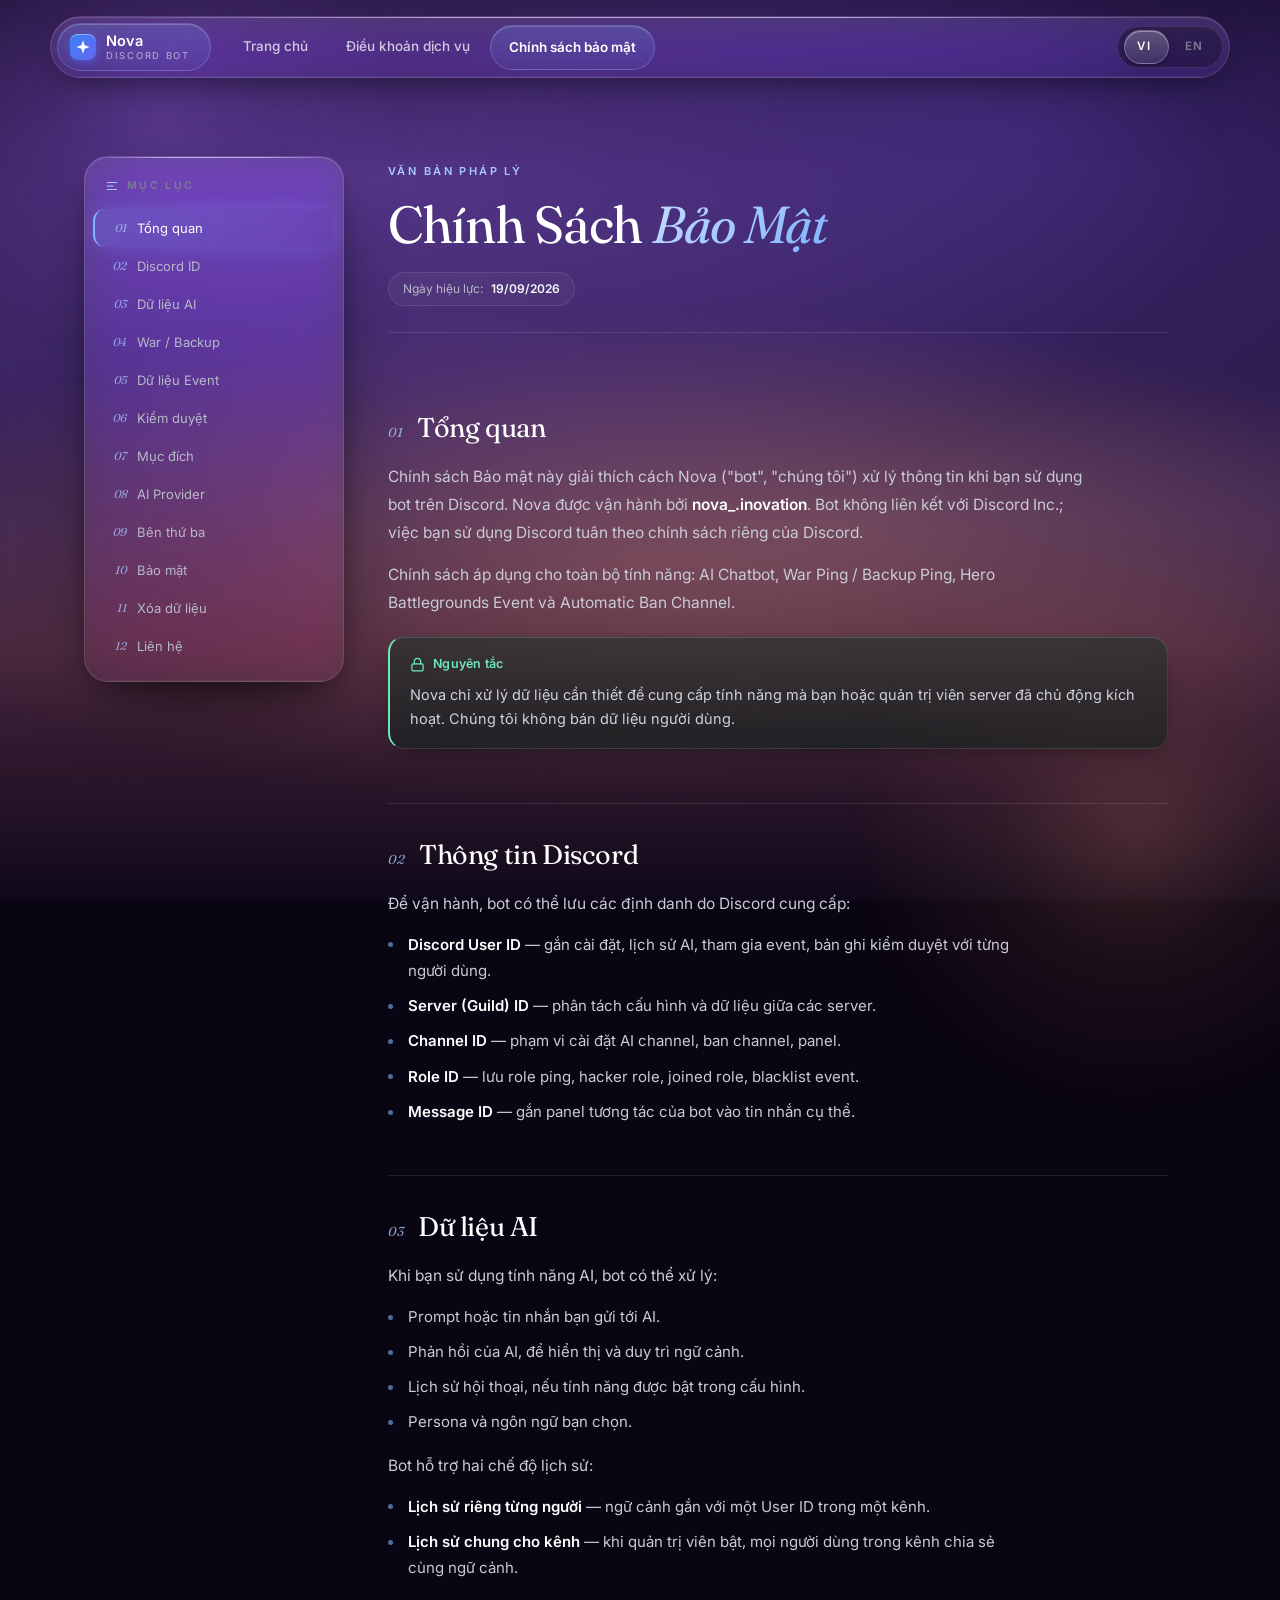
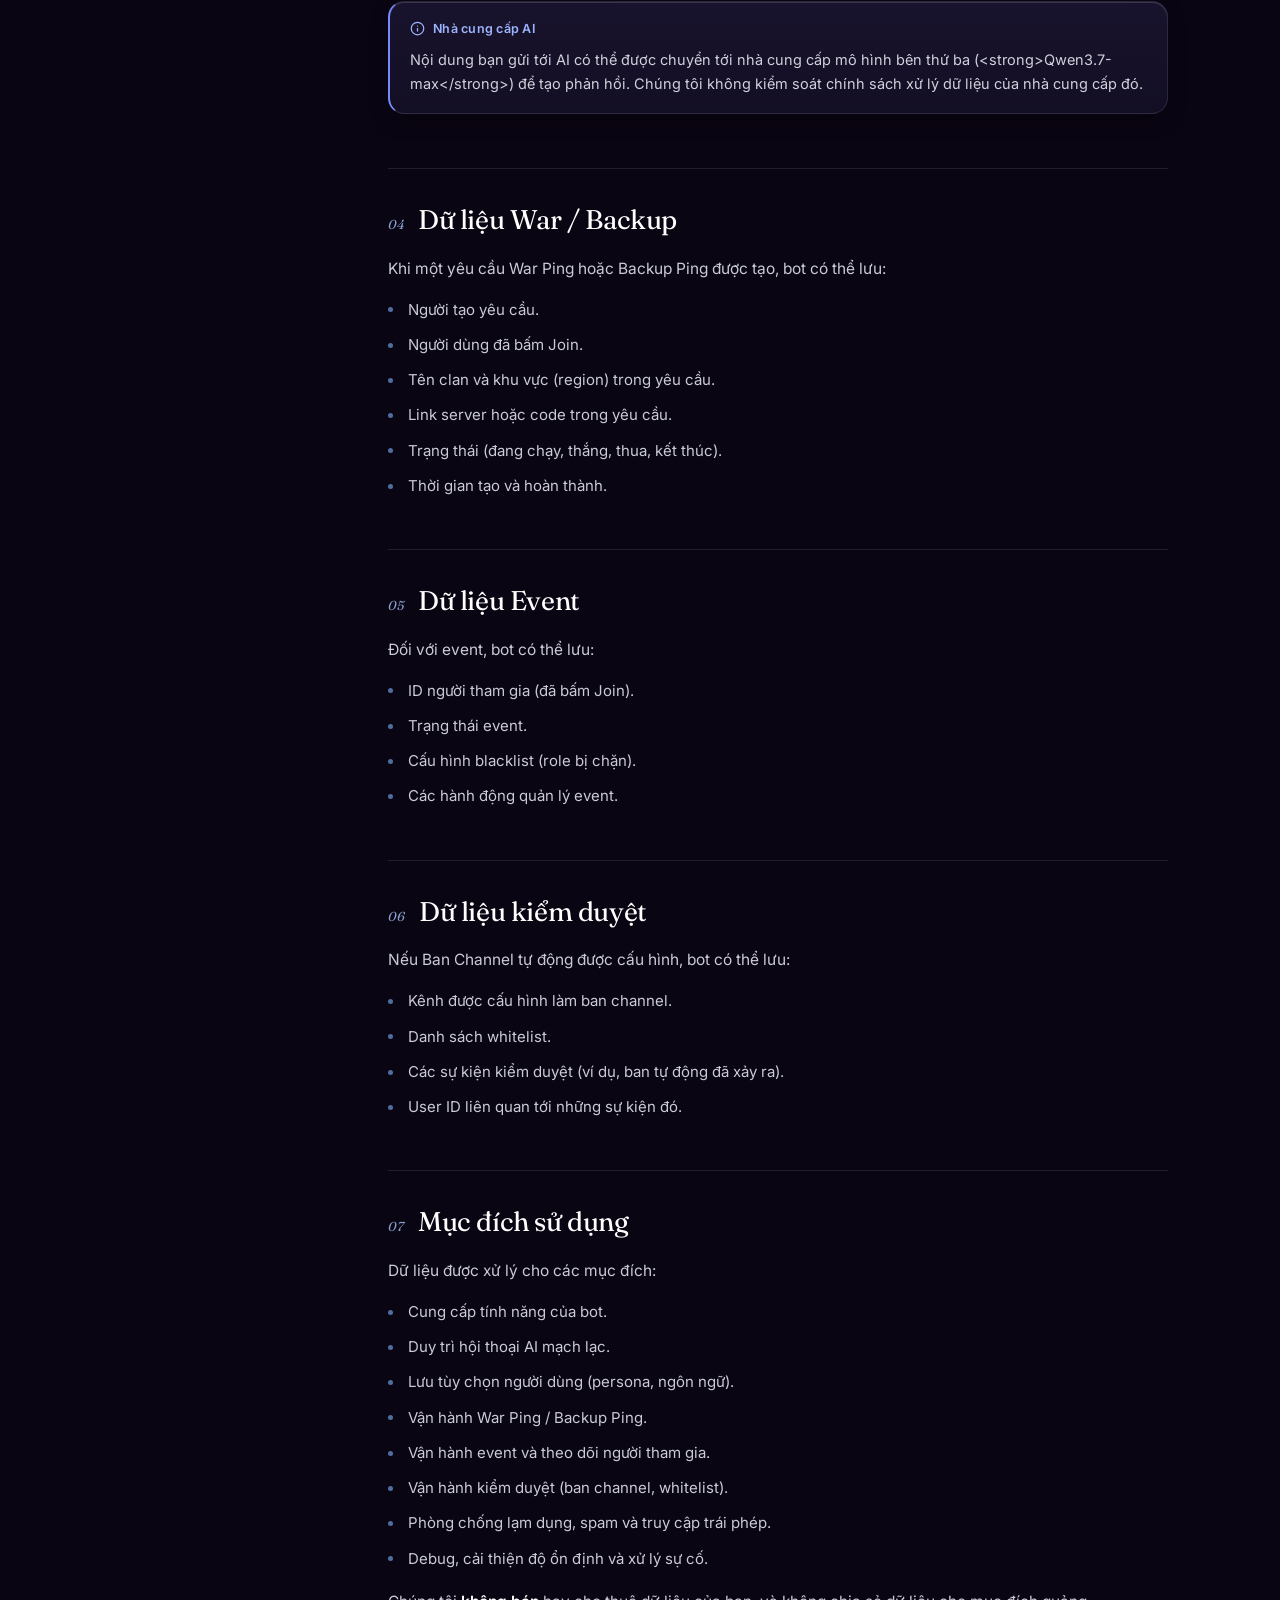
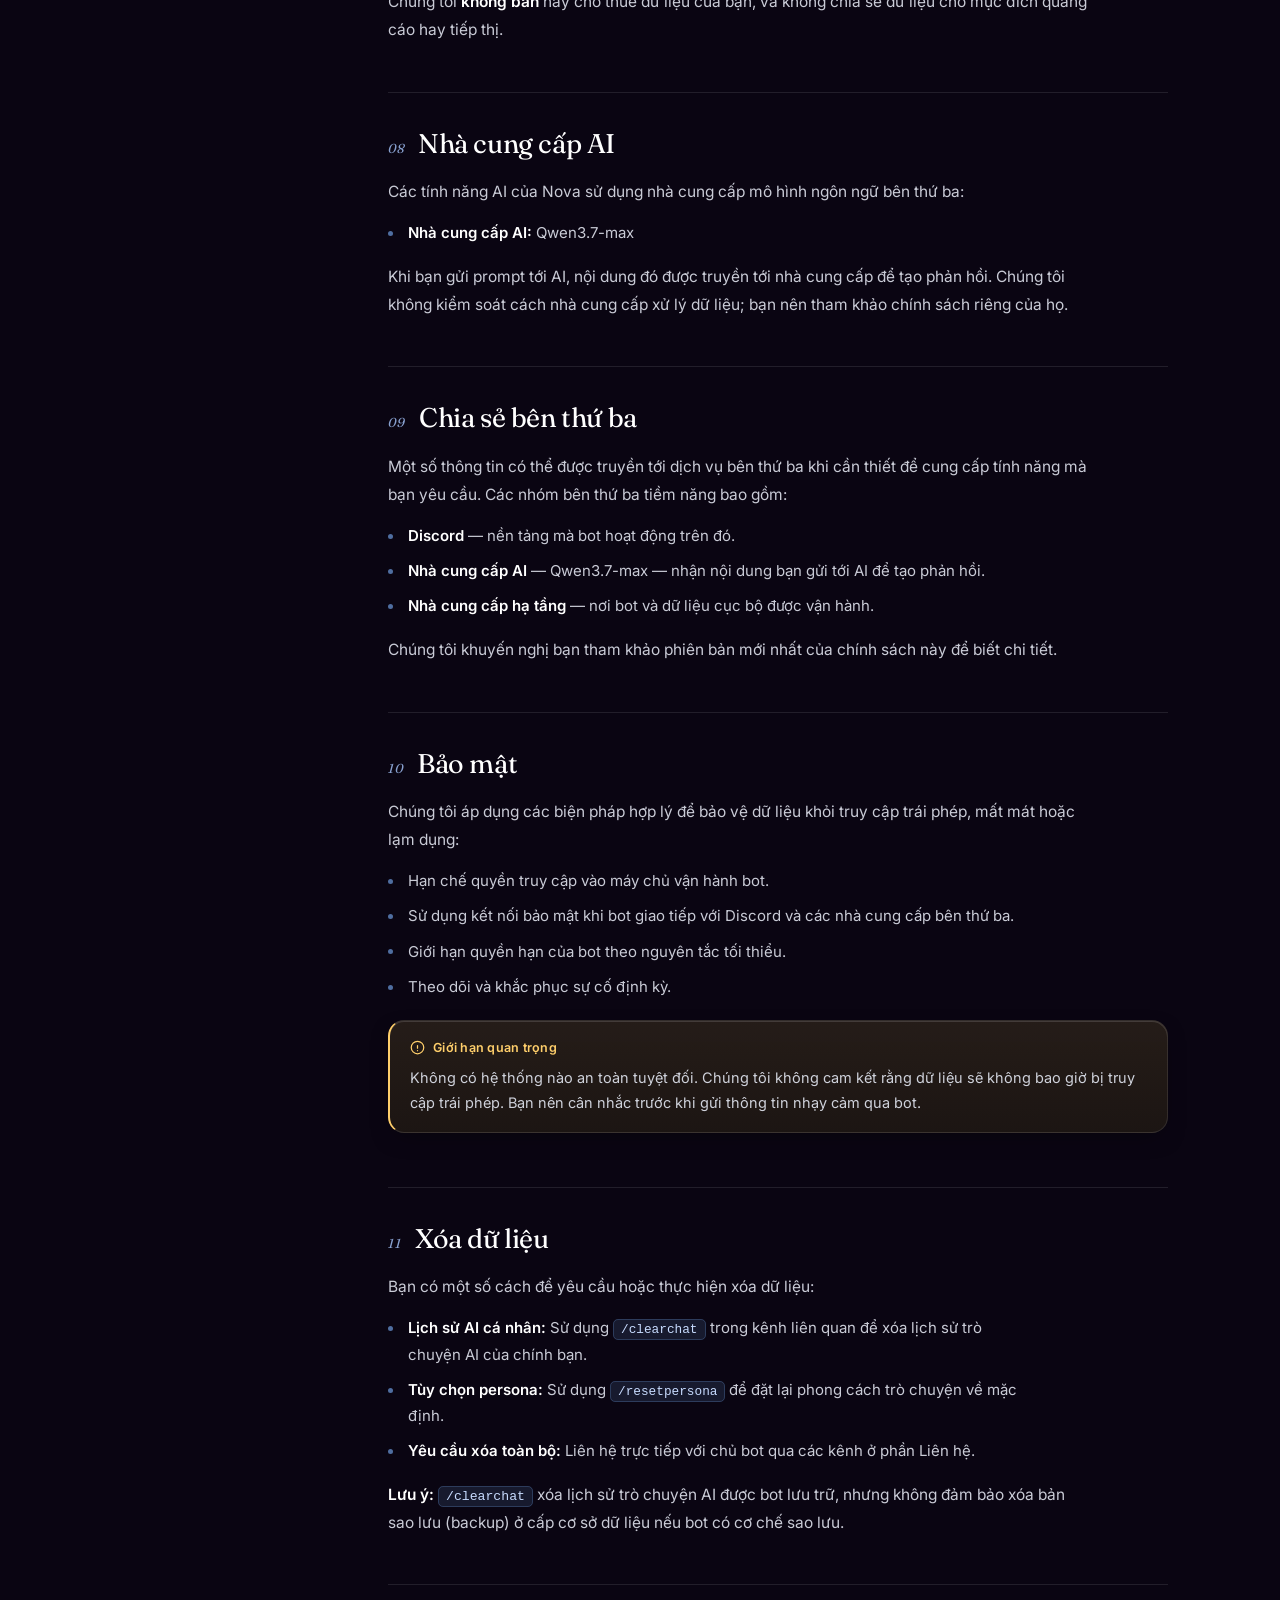
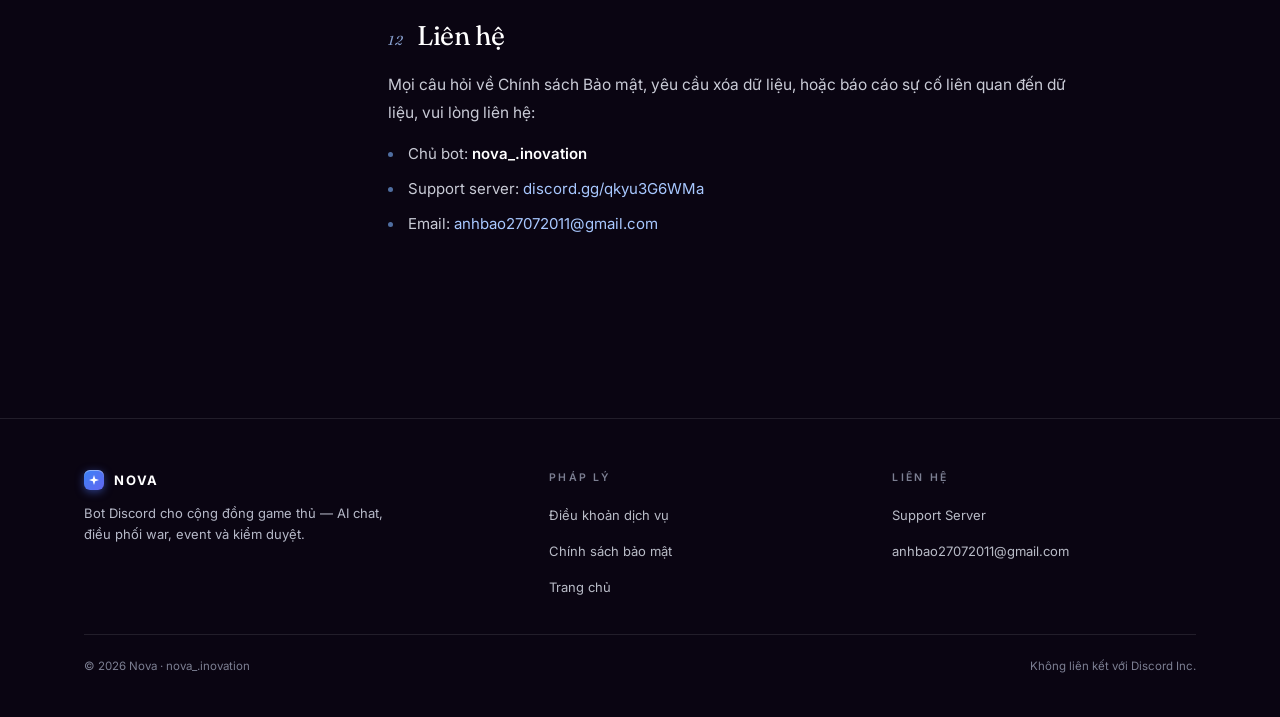
==== commit abe4ef55: "Update privacy-policy.html" ====
--- a/privacy-policy.html
+++ b/privacy-policy.html
@@ -33,36 +33,35 @@
 
 .bg-layer{position:fixed;inset:0;z-index:-4;pointer-events:none;
   background:
-    radial-gradient(ellipse 90% 40% at 50% 62%, rgba(255,150,120,.24), transparent 70%),
-    radial-gradient(ellipse 70% 35% at 65% 58%, rgba(255,190,140,.15), transparent 65%),
-    radial-gradient(ellipse 100% 60% at 30% 20%, rgba(140,90,220,.5), transparent 65%),
-    radial-gradient(ellipse 80% 50% at 80% 15%, rgba(90,60,180,.45), transparent 60%),
-    linear-gradient(180deg,#150a26 0%,#23153f 22%,#2f1c50 42%,#3d254f 58%,#43243c 72%,#2a1529 86%,#0f0818 100%);
-  animation:bgHue 40s ease-in-out infinite}
-@keyframes bgHue{0%,100%{filter:hue-rotate(0deg)}50%{filter:hue-rotate(12deg)}}
-.bg-orb{position:fixed;border-radius:50%;filter:blur(90px);pointer-events:none;z-index:-3;opacity:.5;will-change:transform}
+    radial-gradient(ellipse 90% 40% at 50% 62%, rgba(255,150,120,.22), transparent 70%),
+    radial-gradient(ellipse 70% 35% at 65% 58%, rgba(255,190,140,.13), transparent 65%),
+    radial-gradient(ellipse 100% 60% at 30% 20%, rgba(140,90,220,.46), transparent 65%),
+    radial-gradient(ellipse 80% 50% at 80% 15%, rgba(90,60,180,.42), transparent 60%),
+    linear-gradient(180deg,#150a26 0%,#23153f 22%,#2f1c50 42%,#3d254f 58%,#43243c 72%,#2a1529 86%,#0f0818 100%)}
+.bg-orb{position:fixed;border-radius:50%;pointer-events:none;z-index:-3;opacity:.5;
+  will-change:transform;transform:translate3d(0,0,0)}
 .bg-orb.o1{width:520px;height:520px;top:-15%;left:-8%;
-  background:radial-gradient(circle,rgba(140,90,220,.6),transparent 70%);
+  background:radial-gradient(circle, rgba(140,90,220,.55) 0%, rgba(140,90,220,.22) 30%, transparent 68%);
   animation:float1 24s ease-in-out infinite}
 .bg-orb.o2{width:600px;height:600px;bottom:-25%;right:-12%;
-  background:radial-gradient(circle,rgba(255,150,120,.4),transparent 70%);
+  background:radial-gradient(circle, rgba(255,150,120,.4) 0%, rgba(255,150,120,.15) 32%, transparent 68%);
   animation:float2 30s ease-in-out infinite}
-@keyframes float1{0%,100%{transform:translate(0,0) scale(1)}50%{transform:translate(70px,60px) scale(1.12)}}
-@keyframes float2{0%,100%{transform:translate(0,0) scale(1)}50%{transform:translate(-90px,-50px) scale(.92)}}
-.grain{position:fixed;inset:0;z-index:1;pointer-events:none;opacity:.05;mix-blend-mode:overlay;
+@keyframes float1{0%,100%{transform:translate3d(0,0,0) scale(1)}50%{transform:translate3d(70px,60px,0) scale(1.1)}}
+@keyframes float2{0%,100%{transform:translate3d(0,0,0) scale(1)}50%{transform:translate3d(-90px,-50px,0) scale(.92)}}
+.grain{position:fixed;inset:0;z-index:1;pointer-events:none;opacity:.045;mix-blend-mode:overlay;
   background-image:url("data:image/svg+xml;utf8,<svg xmlns='http://www.w3.org/2000/svg' width='220' height='220'><filter id='n'><feTurbulence type='fractalNoise' baseFrequency='.9' numOctaves='2' stitchTiles='stitch'/></filter><rect width='100%25' height='100%25' filter='url(%23n)'/></svg>")}
-.particles{position:fixed;inset:0;z-index:-1;pointer-events:none;overflow:hidden}
-.particle{position:absolute;border-radius:50%;background:rgba(200,220,255,.65);
-  box-shadow:0 0 10px rgba(160,200,255,.65);animation:floatUp linear infinite;opacity:0}
+.particles{position:fixed;inset:0;z-index:-1;pointer-events:none;overflow:hidden;contain:strict}
+.particle{position:absolute;border-radius:50%;background:rgba(200,220,255,.6);
+  animation:floatUp linear infinite;opacity:0;will-change:transform,opacity}
 @keyframes floatUp{
-  0%{transform:translateY(0);opacity:0}
+  0%{transform:translate3d(0,0,0);opacity:0}
   10%{opacity:.6}
   90%{opacity:.3}
-  100%{transform:translateY(-110vh) translateX(15px);opacity:0}
+  100%{transform:translate3d(15px,-110vh,0);opacity:0}
 }
 
 .glass{background:linear-gradient(180deg,rgba(255,255,255,.11),rgba(255,255,255,.045));
-  backdrop-filter:blur(28px) saturate(180%);-webkit-backdrop-filter:blur(28px) saturate(180%);
+  backdrop-filter:blur(18px) saturate(160%);-webkit-backdrop-filter:blur(18px) saturate(160%);
   border:1px solid var(--line);
   box-shadow:var(--shadow-lg),inset 0 1px 0 rgba(255,255,255,.16),inset 0 -1px 0 rgba(255,255,255,.04);
   position:relative}
@@ -73,7 +72,7 @@
   display:flex;align-items:center;gap:6px;padding:6px;border-radius:100px;
   width:min(1180px,calc(100vw - 32px));
   animation:slideDown .9s var(--ease-out) both}
-@keyframes slideDown{from{opacity:0;transform:translate(-50%,-24px)}to{opacity:1;transform:translate(-50%,0)}}
+@keyframes slideDown{from{opacity:0;transform:translate3d(-50%,-24px,0)}to{opacity:1;transform:translate3d(-50%,0,0)}}
 .brand-chip{display:flex;align-items:center;gap:10px;padding:9px 20px 9px 12px;border-radius:100px;
   background:linear-gradient(180deg,rgba(120,160,255,.22),rgba(120,160,255,.08));
   border:1px solid rgba(150,180,255,.28);box-shadow:inset 0 1px 0 rgba(255,255,255,.2);
@@ -81,16 +80,14 @@
 .brand-chip:hover{transform:scale(1.04)}
 .brand-star{width:26px;height:26px;border-radius:8px;flex-shrink:0;display:flex;align-items:center;justify-content:center;
   background:linear-gradient(135deg,#3b82f6,#6366f1);
-  box-shadow:0 2px 8px rgba(80,120,255,.5),inset 0 1px 0 rgba(255,255,255,.4);
-  animation:starPulse 4s ease-in-out infinite}
-@keyframes starPulse{0%,100%{box-shadow:0 2px 8px rgba(80,120,255,.5),inset 0 1px 0 rgba(255,255,255,.4)}50%{box-shadow:0 2px 24px rgba(120,160,255,.95),inset 0 1px 0 rgba(255,255,255,.6)}}
+  box-shadow:0 2px 8px rgba(80,120,255,.5),inset 0 1px 0 rgba(255,255,255,.4)}
 .brand-star svg{width:16px;height:16px;color:#fff;transition:transform .6s var(--ease-spring)}
 .brand-chip:hover .brand-star svg{transform:rotate(360deg)}
 .brand-text{display:flex;flex-direction:column;line-height:1.1}
 .brand-name{font-weight:600;font-size:14.5px;color:#fff}
 .brand-sub{font-size:9.5px;font-weight:500;letter-spacing:.18em;color:rgba(255,255,255,.5);text-transform:uppercase;margin-top:2px}
 .tabs{display:flex;gap:2px;flex:1;padding-left:8px}
-.tab{padding:10px 18px;border-radius:100px;font-size:13.5px;font-weight:500;color:rgba(255,255,255,.75);white-space:nowrap;transition:all .3s var(--ease)}
+.tab{padding:10px 18px;border-radius:100px;font-size:13.5px;font-weight:500;color:rgba(255,255,255,.75);white-space:nowrap;transition:color .3s,background .3s}
 .tab:hover{color:#fff;background:rgba(255,255,255,.06)}
 .tab.active{color:#fff;background:linear-gradient(180deg,rgba(120,160,255,.22),rgba(120,160,255,.08));
   border:1px solid rgba(150,180,255,.28);box-shadow:inset 0 1px 0 rgba(255,255,255,.2);font-weight:600}
@@ -100,25 +97,21 @@
   background:linear-gradient(180deg,rgba(255,255,255,.24),rgba(255,255,255,.10));
   border:1px solid rgba(255,255,255,.24);
   box-shadow:0 3px 10px -2px rgba(0,0,0,.4),inset 0 1px 0 rgba(255,255,255,.35);
-  transition:transform .55s var(--ease-spring),width .55s var(--ease-spring);z-index:1}
+  transition:transform .45s var(--ease-spring),width .45s var(--ease-spring);z-index:1}
 .lang-btn{position:relative;z-index:2;padding:7px 16px;border-radius:100px;
   font-size:11.5px;font-weight:600;letter-spacing:.1em;color:var(--dim);transition:color .3s}
 .lang-btn.active{color:#fff}
 @media(max-width:820px){.tabs{display:none}.brand-chip{flex:1;justify-content:flex-start}}
 
-/* Reading progress capsule */
 .progress-cap{position:fixed;top:84px;left:50%;transform:translateX(-50%);z-index:45;
   width:180px;height:5px;border-radius:100px;
   background:rgba(0,0,0,.35);border:1px solid rgba(255,255,255,.1);
-  overflow:hidden;backdrop-filter:blur(12px);-webkit-backdrop-filter:blur(12px);
+  overflow:hidden;backdrop-filter:blur(8px);-webkit-backdrop-filter:blur(8px);
   box-shadow:0 4px 16px -4px rgba(0,0,0,.5);opacity:.9;transition:opacity .4s}
 .progress-cap.hide{opacity:0;pointer-events:none}
 .progress-fill{height:100%;width:0%;border-radius:100px;
   background:linear-gradient(90deg,#6366f1,#7db4ff,#c8dcff);
-  background-size:200% 100%;
-  box-shadow:0 0 12px rgba(125,180,255,.8);transition:width .15s linear;
-  animation:progressShimmer 3s linear infinite}
-@keyframes progressShimmer{0%{background-position:0% 50%}100%{background-position:200% 50%}}
+  box-shadow:0 0 10px rgba(125,180,255,.6);transition:width .15s linear}
 
 .doc-layout{max-width:1200px;margin:0 auto;
   padding:calc(var(--nav-h) + 100px) clamp(20px,4vw,44px) 80px;
@@ -129,7 +122,7 @@
 .toc{position:sticky;top:calc(var(--nav-h) + 56px);max-height:calc(100vh - var(--nav-h) - 80px);
   overflow-y:auto;padding:16px 10px 16px 8px;border-radius:24px;scrollbar-width:thin;
   animation:fadeUp .9s .15s var(--ease-out) both}
-@keyframes fadeUp{from{opacity:0;transform:translateY(20px)}to{opacity:1;transform:translateY(0)}}
+@keyframes fadeUp{from{opacity:0;transform:translate3d(0,20px,0)}to{opacity:1;transform:translate3d(0,0,0)}}
 .toc::-webkit-scrollbar{width:4px}
 .toc::-webkit-scrollbar-thumb{background:rgba(255,255,255,.12);border-radius:4px}
 .toc-h{display:flex;align-items:center;gap:8px;
@@ -141,7 +134,7 @@
   background:linear-gradient(90deg,rgba(120,160,255,.2),rgba(120,160,255,.03));
   border-left:2px solid #7db4ff;
   box-shadow:0 0 20px rgba(120,160,255,.25);
-  transition:top .5s var(--ease-spring),opacity .3s;opacity:0;pointer-events:none}
+  transition:top .5s var(--ease-spring),opacity .3s;opacity:0;pointer-events:none;will-change:top}
 .toc-list.has-active .toc-capsule{opacity:1}
 .toc-link{display:flex;align-items:center;gap:10px;font-size:13px;color:var(--muted);
   padding:9px 12px;border-radius:12px;transition:color .25s,transform .25s;line-height:1.4;
@@ -154,13 +147,13 @@
   .toc{position:sticky;top:calc(var(--nav-h) + 20px);max-height:none;overflow:visible;padding:0;margin-bottom:6px;z-index:40}
   .toc-h{padding:14px 16px;cursor:pointer;border-radius:20px;
     background:linear-gradient(180deg,rgba(255,255,255,.10),rgba(255,255,255,.04));
-    backdrop-filter:blur(24px) saturate(180%);-webkit-backdrop-filter:blur(24px) saturate(180%);
+    backdrop-filter:blur(16px) saturate(160%);-webkit-backdrop-filter:blur(16px) saturate(160%);
     border:1px solid rgba(255,255,255,.10);color:var(--fg);letter-spacing:.16em;
     box-shadow:0 12px 36px -16px rgba(0,0,0,.6)}
   .toc-h::after{content:'▾';margin-left:auto;font-size:12px;color:var(--muted);transition:transform .3s}
   .toc.open .toc-h::after{transform:rotate(180deg)}
   .toc-list{max-height:0;overflow:hidden;transition:max-height .4s var(--ease);padding:0 8px;margin-top:8px}
-  .toc.open .toc-list{max-height:1200px;padding:8px}
+  .toc.open .toc-list{max-height:1400px;padding:8px}
   .toc-capsule{display:none}
   .toc-link{height:auto;padding:11px 14px}
   .toc-link.active{background:linear-gradient(90deg,rgba(120,160,255,.16),transparent);
@@ -174,12 +167,10 @@
 .doc-title{font-family:'Fraunces',Georgia,serif;font-weight:400;font-optical-sizing:auto;
   font-size:clamp(32px,5vw,52px);line-height:1.06;letter-spacing:-.025em;margin-bottom:20px;
   animation:titleIn .9s .3s var(--ease-out) both}
-@keyframes titleIn{0%{opacity:0;transform:translateY(30px);filter:blur(12px)}100%{opacity:1;transform:translateY(0);filter:blur(0)}}
+@keyframes titleIn{0%{opacity:0;transform:translate3d(0,30px,0);filter:blur(12px)}100%{opacity:1;transform:translate3d(0,0,0);filter:blur(0)}}
 .doc-title em{background:linear-gradient(135deg,#c8dcff,#7db4ff);
-  background-size:200% 100%;
   -webkit-background-clip:text;background-clip:text;-webkit-text-fill-color:transparent;
-  font-style:italic;animation:shimmer 6s ease-in-out infinite}
-@keyframes shimmer{0%,100%{background-position:0% 50%}50%{background-position:100% 50%}}
+  font-style:italic}
 .doc-meta{display:flex;flex-wrap:wrap;gap:10px;font-size:12px;color:var(--muted);
   padding-bottom:26px;border-bottom:1px solid var(--line);margin-bottom:44px;
   animation:fadeUp .9s .45s var(--ease-out) both}
@@ -190,9 +181,9 @@
 .doc-meta strong{color:var(--fg);font-weight:600}
 
 .sec{padding:34px 0;border-bottom:1px solid var(--line);
-  opacity:0;transform:translateY(20px);filter:blur(4px);
+  opacity:0;transform:translate3d(0,20px,0);filter:blur(4px);
   transition:opacity .85s var(--ease-out),transform .85s var(--ease-out),filter .85s var(--ease-out)}
-.sec.in{opacity:1;transform:translateY(0);filter:blur(0)}
+.sec.in{opacity:1;transform:translate3d(0,0,0);filter:blur(0)}
 .sec:last-of-type{border-bottom:none}
 .sec h2{font-family:'Fraunces',Georgia,serif;font-weight:400;font-optical-sizing:auto;
   font-size:clamp(21px,2.8vw,27px);line-height:1.25;margin-bottom:18px;
@@ -215,38 +206,32 @@
 
 .callout{position:relative;padding:16px 20px;border-radius:16px;margin:20px 0;
   font-size:14.5px;line-height:1.7;color:#cfd2db;
-  background:linear-gradient(180deg,rgba(255,255,255,.09),rgba(255,255,255,.04));
-  backdrop-filter:blur(18px) saturate(180%);-webkit-backdrop-filter:blur(18px) saturate(180%);
+  background:linear-gradient(180deg,rgba(38,32,68,.55),rgba(24,20,48,.6));
   border:1px solid rgba(255,255,255,.10);
   box-shadow:0 8px 24px -10px rgba(0,0,0,.5),inset 0 1px 0 rgba(255,255,255,.14);
   overflow:hidden;isolation:isolate;
   transition:transform .4s var(--ease-spring),border-color .4s}
-.callout:hover{transform:translateY(-2px);border-color:rgba(150,180,255,.24)}
-.callout::before{content:'';position:absolute;inset:0;pointer-events:none;
-  background:radial-gradient(160px circle at var(--mx,50%) var(--my,50%),rgba(255,255,255,.13),transparent 70%);
-  opacity:0;transition:opacity .5s}
-@media(hover:hover){.callout:hover::before{opacity:1}}
+.callout:hover{transform:translate3d(0,-2px,0);border-color:rgba(150,180,255,.24)}
 .callout-head{display:flex;align-items:center;gap:8px;font-weight:600;
   font-size:12.5px;letter-spacing:.02em;margin-bottom:8px;color:#a8c8ff}
 .callout-head svg{width:15px;height:15px;flex-shrink:0}
 .callout p{font-size:14.5px;line-height:1.7;margin:0;color:#cfd2db;max-width:none}
 .callout.info{border-left:2px solid #728cff}
 .callout.info .callout-head{color:#9db4ff}
-.callout.privacy{border-left:2px solid var(--ok);
-  background:linear-gradient(180deg,rgba(110,231,183,.09),rgba(110,231,183,.03))}
-.callout.privacy .callout-head{color:var(--ok)}
 .callout.perm{border-left:2px solid #7db4ff}
 .callout.warn{border-left:2px solid var(--warn);
-  background:linear-gradient(180deg,rgba(255,207,107,.09),rgba(255,207,107,.03))}
+  background:linear-gradient(180deg,rgba(60,48,30,.55),rgba(40,32,20,.6))}
 .callout.warn .callout-head{color:var(--warn)}
+.callout.privacy{border-left:2px solid var(--ok);
+  background:linear-gradient(180deg,rgba(28,50,42,.55),rgba(18,34,28,.6))}
+.callout.privacy .callout-head{color:var(--ok)}
 
 .code-block{position:relative;margin:14px 0 20px;border-radius:16px;
-  background:linear-gradient(180deg,rgba(255,255,255,.06),rgba(255,255,255,.02));
-  backdrop-filter:blur(16px) saturate(180%);-webkit-backdrop-filter:blur(16px) saturate(180%);
+  background:linear-gradient(180deg,rgba(22,20,40,.7),rgba(14,12,26,.75));
   border:1px solid rgba(255,255,255,.09);
   box-shadow:0 8px 22px -12px rgba(0,0,0,.5),inset 0 1px 0 rgba(255,255,255,.12);
   overflow:hidden;transition:border-color .3s,transform .3s}
-.code-block:hover{border-color:rgba(125,180,255,.3);transform:translateY(-2px)}
+.code-block:hover{border-color:rgba(125,180,255,.3);transform:translate3d(0,-2px,0)}
 .code-block pre{font-family:'SF Mono','JetBrains Mono',Consolas,monospace;
   font-size:12.5px;line-height:1.65;padding:14px 78px 14px 18px;color:#dde0e9;
   overflow-x:auto;margin:0;white-space:pre;scrollbar-width:thin}
@@ -257,8 +242,7 @@
   color:var(--muted);
   background:linear-gradient(180deg,rgba(255,255,255,.14),rgba(255,255,255,.06));
   border:1px solid rgba(255,255,255,.12);
-  box-shadow:inset 0 1px 0 rgba(255,255,255,.2);transition:all .3s var(--ease-spring);
-  backdrop-filter:blur(12px);-webkit-backdrop-filter:blur(12px)}
+  box-shadow:inset 0 1px 0 rgba(255,255,255,.2);transition:all .3s var(--ease-spring)}
 .copy-btn:hover{color:#c8dcff;border-color:rgba(183,175,255,.45);
   background:linear-gradient(180deg,rgba(125,180,255,.24),rgba(125,180,255,.1));
   transform:scale(1.06)}
@@ -287,7 +271,6 @@
   *,*::before,*::after{animation-duration:.01ms!important;transition-duration:.01ms!important;scroll-behavior:auto!important}
   .bg-orb,.bg-layer,.particles{animation:none!important}
   .sec{opacity:1;transform:none;filter:none}
-  .callout::before{display:none}
 }
 </style>
 </head>
@@ -705,7 +688,6 @@
     var b=e.target.closest('.lang-btn'); if(!b) return; setLang(b.dataset.lang);
   });
 
-  /* Progress */
   var pc=document.getElementById('pc'), pf=document.getElementById('pf');
   var ptick=false;
   function updateProgress(){
@@ -721,7 +703,6 @@
   addEventListener('scroll',function(){ if(!ptick){ requestAnimationFrame(updateProgress); ptick=true; } },{passive:true});
   addEventListener('resize',updateProgress,{passive:true});
 
-  /* TOC active + capsule */
   var links=Array.prototype.slice.call(document.querySelectorAll('.toc-link'));
   var sections=links.map(function(a){ return document.getElementById(a.getAttribute('href').slice(1)); }).filter(Boolean);
   var list=document.getElementById('tocList');
@@ -751,7 +732,6 @@
     addEventListener('resize',updateActive,{passive:true});
   }
 
-  /* Scroll reveal sections */
   var secEls = document.querySelectorAll('.sec');
   if(reduce || !('IntersectionObserver' in window)){
     secEls.forEach(function(el){ el.classList.add('in'); });
@@ -764,11 +744,11 @@
     secEls.forEach(function(el){ secObs.observe(el); });
   }
 
-  /* Particles */
   (function(){
     var wrap = document.getElementById('particles');
     if(!wrap) return;
-    var n = window.innerWidth < 700 ? 15 : 30;
+    var n = window.innerWidth < 700 ? 10 : 18;
+    var frag = document.createDocumentFragment();
     for(var i=0;i<n;i++){
       var p = document.createElement('div');
       p.className = 'particle';
@@ -778,18 +758,17 @@
       p.style.top = (100 + Math.random()*40) + '%';
       p.style.animationDuration = (Math.random()*18 + 14) + 's';
       p.style.animationDelay = (Math.random()*-32) + 's';
-      wrap.appendChild(p);
+      frag.appendChild(p);
     }
+    wrap.appendChild(frag);
   })();
 
-  /* Mobile TOC toggle */
   var toc=document.getElementById('toc'), tocH=document.getElementById('tocH');
   tocH.addEventListener('click',function(){
     if(innerWidth>960) return;
     toc.classList.toggle('open');
   });
 
-  /* Anchor scroll with offset */
   document.querySelectorAll('a[href^="#"]').forEach(function(a){
     a.addEventListener('click',function(e){
       var id=a.getAttribute('href');
@@ -804,20 +783,6 @@
     });
   });
 
-  /* Glass cursor light */
-  if(fine && !reduce){
-    document.querySelectorAll('.callout').forEach(function(el){
-      var raf=false,mx=0,my=0;
-      el.addEventListener('mousemove',function(e){
-        var r=el.getBoundingClientRect();
-        mx=e.clientX-r.left; my=e.clientY-r.top;
-        if(!raf){ raf=true; requestAnimationFrame(function(){
-          el.style.setProperty('--mx',mx+'px'); el.style.setProperty('--my',my+'px'); raf=false;
-        }); }
-      },{passive:true});
-    });
-  }
-
   var saved=null; try{saved=localStorage.getItem('nova-lang');}catch(e){}
   setLang(saved||'vi');
   bindCopy();
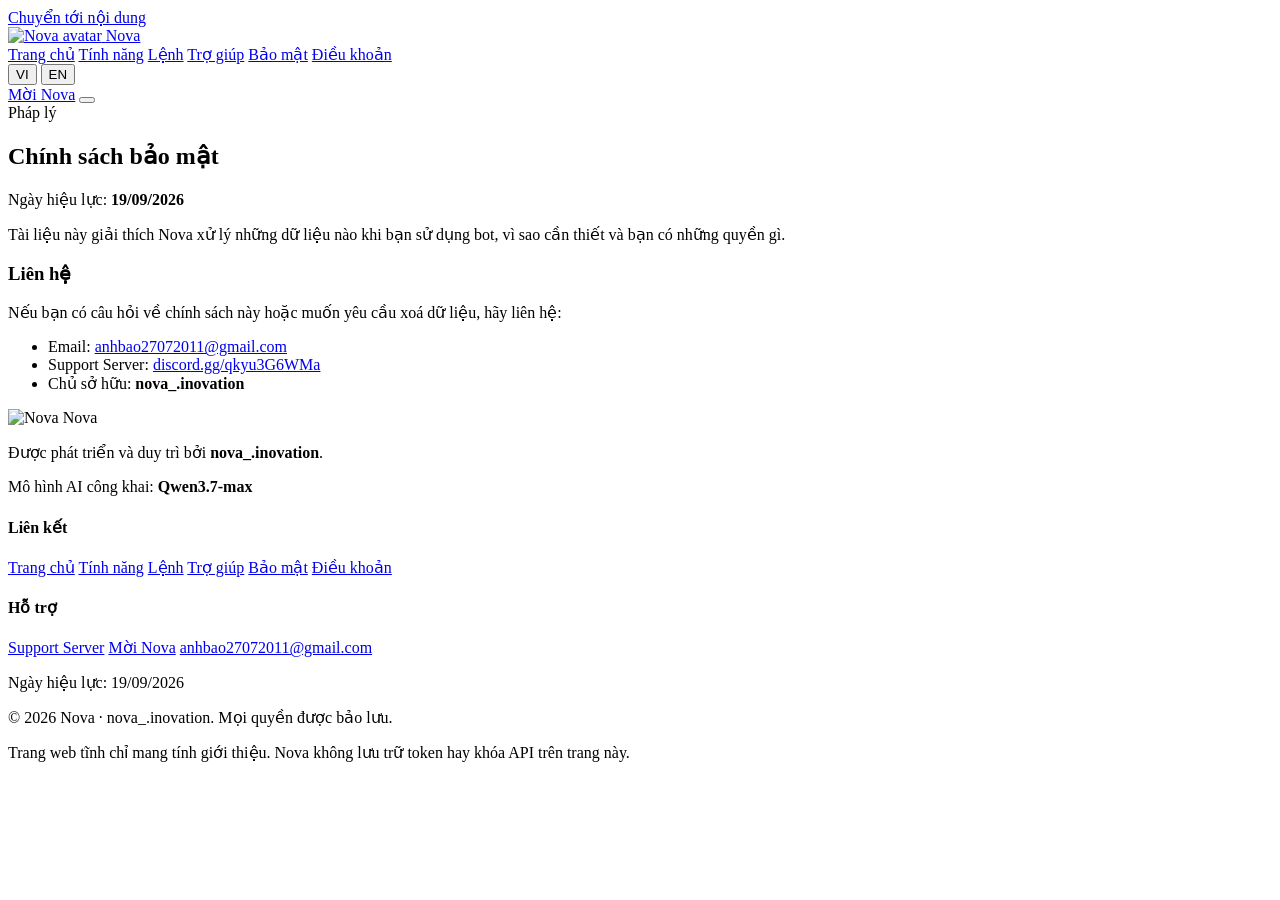
==== commit a118a96a: "Update privacy-policy.html" ====
--- a/privacy-policy.html
+++ b/privacy-policy.html
@@ -2,793 +2,128 @@
 <html lang="vi">
 <head>
 <meta charset="UTF-8">
-<meta name="viewport" content="width=device-width,initial-scale=1,viewport-fit=cover">
-<meta name="theme-color" content="#0a0512">
-<title>Privacy Policy — Nova</title>
-<link rel="preconnect" href="https://fonts.googleapis.com">
-<link rel="preconnect" href="https://fonts.gstatic.com" crossorigin>
-<link href="https://fonts.googleapis.com/css2?family=Fraunces:ital,opsz,wght@0,9..144,300..900;1,9..144,300..900&family=Inter:wght@400;500;600;700&display=swap" rel="stylesheet">
-<style>
-:root{
-  --fg:#f5f6fa;--muted:#b6b9c8;--dim:#7c7f92;
-  --line:rgba(255,255,255,.10);--line-soft:rgba(255,255,255,.06);
-  --warn:#ffcf6b;--ok:#6ee7b7;
-  --shadow-lg:0 30px 80px -30px rgba(0,0,0,.7),0 12px 32px -12px rgba(0,0,0,.5);
-  --ease:cubic-bezier(.32,.72,0,1);
-  --ease-out:cubic-bezier(.16,1,.3,1);
-  --ease-spring:cubic-bezier(.34,1.56,.64,1);
-  --nav-h:56px;
-}
-*,*::before,*::after{box-sizing:border-box;margin:0;padding:0}
-html{scroll-behavior:smooth;-webkit-text-size-adjust:100%}
-body{font-family:'Inter',-apple-system,BlinkMacSystemFont,system-ui,sans-serif;color:var(--fg);
-  background:#0a0512;min-height:100vh;overflow-x:hidden;-webkit-font-smoothing:antialiased;
-  line-height:1.7;position:relative}
-button{font:inherit;color:inherit;background:none;border:none;cursor:pointer}
-a{color:#a8c8ff;text-decoration:none;transition:color .2s}
-a:hover{color:#c8dcff}
-h1,h2,h3{font-family:'Fraunces',Georgia,serif;font-weight:400;letter-spacing:-.01em;line-height:1.15;color:#fff;font-optical-sizing:auto}
-::selection{background:rgba(125,180,255,.35);color:#fff}
-:focus-visible{outline:2px solid #a8c8ff;outline-offset:3px;border-radius:6px}
+<meta name="viewport" content="width=device-width, initial-scale=1, viewport-fit=cover">
+<title>Chính sách bảo mật — Nova</title>
+<meta name="description" content="Chính sách bảo mật của Nova Discord bot. Tìm hiểu dữ liệu nào được xử lý, cách lưu trữ và quyền của bạn.">
+<meta name="theme-color" content="#050507">
+<meta property="og:title" content="Chính sách bảo mật — Nova">
+<meta property="og:description" content="Chính sách bảo mật của Nova Discord bot.">
+<meta property="og:image" content="assets/avatar.png">
+<link rel="icon" href="assets/favicon.png" type="image/png">
+<link rel="apple-touch-icon" href="assets/avatar.png">
+<link rel="stylesheet" href="style.css">
+</head>
+<body data-page="privacy">
 
-.bg-layer{position:fixed;inset:0;z-index:-4;pointer-events:none;
-  background:
-    radial-gradient(ellipse 90% 40% at 50% 62%, rgba(255,150,120,.22), transparent 70%),
-    radial-gradient(ellipse 70% 35% at 65% 58%, rgba(255,190,140,.13), transparent 65%),
-    radial-gradient(ellipse 100% 60% at 30% 20%, rgba(140,90,220,.46), transparent 65%),
-    radial-gradient(ellipse 80% 50% at 80% 15%, rgba(90,60,180,.42), transparent 60%),
-    linear-gradient(180deg,#150a26 0%,#23153f 22%,#2f1c50 42%,#3d254f 58%,#43243c 72%,#2a1529 86%,#0f0818 100%)}
-.bg-orb{position:fixed;border-radius:50%;pointer-events:none;z-index:-3;opacity:.5;
-  will-change:transform;transform:translate3d(0,0,0)}
-.bg-orb.o1{width:520px;height:520px;top:-15%;left:-8%;
-  background:radial-gradient(circle, rgba(140,90,220,.55) 0%, rgba(140,90,220,.22) 30%, transparent 68%);
-  animation:float1 24s ease-in-out infinite}
-.bg-orb.o2{width:600px;height:600px;bottom:-25%;right:-12%;
-  background:radial-gradient(circle, rgba(255,150,120,.4) 0%, rgba(255,150,120,.15) 32%, transparent 68%);
-  animation:float2 30s ease-in-out infinite}
-@keyframes float1{0%,100%{transform:translate3d(0,0,0) scale(1)}50%{transform:translate3d(70px,60px,0) scale(1.1)}}
-@keyframes float2{0%,100%{transform:translate3d(0,0,0) scale(1)}50%{transform:translate3d(-90px,-50px,0) scale(.92)}}
-.grain{position:fixed;inset:0;z-index:1;pointer-events:none;opacity:.045;mix-blend-mode:overlay;
-  background-image:url("data:image/svg+xml;utf8,<svg xmlns='http://www.w3.org/2000/svg' width='220' height='220'><filter id='n'><feTurbulence type='fractalNoise' baseFrequency='.9' numOctaves='2' stitchTiles='stitch'/></filter><rect width='100%25' height='100%25' filter='url(%23n)'/></svg>")}
-.particles{position:fixed;inset:0;z-index:-1;pointer-events:none;overflow:hidden;contain:strict}
-.particle{position:absolute;border-radius:50%;background:rgba(200,220,255,.6);
-  animation:floatUp linear infinite;opacity:0;will-change:transform,opacity}
-@keyframes floatUp{
-  0%{transform:translate3d(0,0,0);opacity:0}
-  10%{opacity:.6}
-  90%{opacity:.3}
-  100%{transform:translate3d(15px,-110vh,0);opacity:0}
-}
-
-.glass{background:linear-gradient(180deg,rgba(255,255,255,.11),rgba(255,255,255,.045));
-  backdrop-filter:blur(18px) saturate(160%);-webkit-backdrop-filter:blur(18px) saturate(160%);
-  border:1px solid var(--line);
-  box-shadow:var(--shadow-lg),inset 0 1px 0 rgba(255,255,255,.16),inset 0 -1px 0 rgba(255,255,255,.04);
-  position:relative}
-.glass::before{content:'';position:absolute;top:0;left:8%;right:8%;height:1px;
-  background:linear-gradient(90deg,transparent,rgba(255,255,255,.5) 30%,rgba(255,255,255,.5) 70%,transparent);pointer-events:none}
-
-.topbar{position:fixed;top:16px;left:50%;transform:translateX(-50%);z-index:50;
-  display:flex;align-items:center;gap:6px;padding:6px;border-radius:100px;
-  width:min(1180px,calc(100vw - 32px));
-  animation:slideDown .9s var(--ease-out) both}
-@keyframes slideDown{from{opacity:0;transform:translate3d(-50%,-24px,0)}to{opacity:1;transform:translate3d(-50%,0,0)}}
-.brand-chip{display:flex;align-items:center;gap:10px;padding:9px 20px 9px 12px;border-radius:100px;
-  background:linear-gradient(180deg,rgba(120,160,255,.22),rgba(120,160,255,.08));
-  border:1px solid rgba(150,180,255,.28);box-shadow:inset 0 1px 0 rgba(255,255,255,.2);
-  font-weight:600;font-size:14.5px;flex-shrink:0;transition:transform .3s var(--ease-spring)}
-.brand-chip:hover{transform:scale(1.04)}
-.brand-star{width:26px;height:26px;border-radius:8px;flex-shrink:0;display:flex;align-items:center;justify-content:center;
-  background:linear-gradient(135deg,#3b82f6,#6366f1);
-  box-shadow:0 2px 8px rgba(80,120,255,.5),inset 0 1px 0 rgba(255,255,255,.4)}
-.brand-star svg{width:16px;height:16px;color:#fff;transition:transform .6s var(--ease-spring)}
-.brand-chip:hover .brand-star svg{transform:rotate(360deg)}
-.brand-text{display:flex;flex-direction:column;line-height:1.1}
-.brand-name{font-weight:600;font-size:14.5px;color:#fff}
-.brand-sub{font-size:9.5px;font-weight:500;letter-spacing:.18em;color:rgba(255,255,255,.5);text-transform:uppercase;margin-top:2px}
-.tabs{display:flex;gap:2px;flex:1;padding-left:8px}
-.tab{padding:10px 18px;border-radius:100px;font-size:13.5px;font-weight:500;color:rgba(255,255,255,.75);white-space:nowrap;transition:color .3s,background .3s}
-.tab:hover{color:#fff;background:rgba(255,255,255,.06)}
-.tab.active{color:#fff;background:linear-gradient(180deg,rgba(120,160,255,.22),rgba(120,160,255,.08));
-  border:1px solid rgba(150,180,255,.28);box-shadow:inset 0 1px 0 rgba(255,255,255,.2);font-weight:600}
-.lang-seg{display:inline-flex;gap:2px;padding:3px;border-radius:100px;background:rgba(0,0,0,.28);
-  border:1px solid rgba(255,255,255,.1);position:relative;flex-shrink:0}
-.lang-pill{position:absolute;top:3px;bottom:3px;border-radius:100px;
-  background:linear-gradient(180deg,rgba(255,255,255,.24),rgba(255,255,255,.10));
-  border:1px solid rgba(255,255,255,.24);
-  box-shadow:0 3px 10px -2px rgba(0,0,0,.4),inset 0 1px 0 rgba(255,255,255,.35);
-  transition:transform .45s var(--ease-spring),width .45s var(--ease-spring);z-index:1}
-.lang-btn{position:relative;z-index:2;padding:7px 16px;border-radius:100px;
-  font-size:11.5px;font-weight:600;letter-spacing:.1em;color:var(--dim);transition:color .3s}
-.lang-btn.active{color:#fff}
-@media(max-width:820px){.tabs{display:none}.brand-chip{flex:1;justify-content:flex-start}}
-
-.progress-cap{position:fixed;top:84px;left:50%;transform:translateX(-50%);z-index:45;
-  width:180px;height:5px;border-radius:100px;
-  background:rgba(0,0,0,.35);border:1px solid rgba(255,255,255,.1);
-  overflow:hidden;backdrop-filter:blur(8px);-webkit-backdrop-filter:blur(8px);
-  box-shadow:0 4px 16px -4px rgba(0,0,0,.5);opacity:.9;transition:opacity .4s}
-.progress-cap.hide{opacity:0;pointer-events:none}
-.progress-fill{height:100%;width:0%;border-radius:100px;
-  background:linear-gradient(90deg,#6366f1,#7db4ff,#c8dcff);
-  box-shadow:0 0 10px rgba(125,180,255,.6);transition:width .15s linear}
-
-.doc-layout{max-width:1200px;margin:0 auto;
-  padding:calc(var(--nav-h) + 100px) clamp(20px,4vw,44px) 80px;
-  display:grid;grid-template-columns:260px minmax(0,1fr);gap:44px;align-items:start;
-  position:relative;z-index:1}
-@media(max-width:960px){.doc-layout{grid-template-columns:1fr;gap:20px;padding-top:calc(var(--nav-h) + 40px)}}
-
-.toc{position:sticky;top:calc(var(--nav-h) + 56px);max-height:calc(100vh - var(--nav-h) - 80px);
-  overflow-y:auto;padding:16px 10px 16px 8px;border-radius:24px;scrollbar-width:thin;
-  animation:fadeUp .9s .15s var(--ease-out) both}
-@keyframes fadeUp{from{opacity:0;transform:translate3d(0,20px,0)}to{opacity:1;transform:translate3d(0,0,0)}}
-.toc::-webkit-scrollbar{width:4px}
-.toc::-webkit-scrollbar-thumb{background:rgba(255,255,255,.12);border-radius:4px}
-.toc-h{display:flex;align-items:center;gap:8px;
-  font-size:10.5px;font-weight:600;letter-spacing:.22em;text-transform:uppercase;
-  color:var(--dim);padding:4px 12px 14px}
-.toc-h svg{width:14px;height:14px;color:#a8c8ff}
-.toc-list{list-style:none;position:relative}
-.toc-capsule{position:absolute;left:0;width:100%;height:38px;border-radius:12px;
-  background:linear-gradient(90deg,rgba(120,160,255,.2),rgba(120,160,255,.03));
-  border-left:2px solid #7db4ff;
-  box-shadow:0 0 20px rgba(120,160,255,.25);
-  transition:top .5s var(--ease-spring),opacity .3s;opacity:0;pointer-events:none;will-change:top}
-.toc-list.has-active .toc-capsule{opacity:1}
-.toc-link{display:flex;align-items:center;gap:10px;font-size:13px;color:var(--muted);
-  padding:9px 12px;border-radius:12px;transition:color .25s,transform .25s;line-height:1.4;
-  position:relative;z-index:2;height:38px}
-.toc-link:hover{color:var(--fg);transform:translateX(3px)}
-.toc-link.active{color:#fff}
-.toc-num{font-family:'Fraunces',serif;font-style:italic;font-size:11.5px;
-  color:#a8c8ff;opacity:.75;width:22px;text-align:right}
-@media(max-width:960px){
-  .toc{position:sticky;top:calc(var(--nav-h) + 20px);max-height:none;overflow:visible;padding:0;margin-bottom:6px;z-index:40}
-  .toc-h{padding:14px 16px;cursor:pointer;border-radius:20px;
-    background:linear-gradient(180deg,rgba(255,255,255,.10),rgba(255,255,255,.04));
-    backdrop-filter:blur(16px) saturate(160%);-webkit-backdrop-filter:blur(16px) saturate(160%);
-    border:1px solid rgba(255,255,255,.10);color:var(--fg);letter-spacing:.16em;
-    box-shadow:0 12px 36px -16px rgba(0,0,0,.6)}
-  .toc-h::after{content:'▾';margin-left:auto;font-size:12px;color:var(--muted);transition:transform .3s}
-  .toc.open .toc-h::after{transform:rotate(180deg)}
-  .toc-list{max-height:0;overflow:hidden;transition:max-height .4s var(--ease);padding:0 8px;margin-top:8px}
-  .toc.open .toc-list{max-height:1400px;padding:8px}
-  .toc-capsule{display:none}
-  .toc-link{height:auto;padding:11px 14px}
-  .toc-link.active{background:linear-gradient(90deg,rgba(120,160,255,.16),transparent);
-    border-left:2px solid #7db4ff}
-}
-
-.doc{min-width:0;max-width:780px}
-.doc-eyebrow{display:inline-block;font-size:11px;font-weight:600;letter-spacing:.22em;
-  text-transform:uppercase;color:#a8c8ff;margin-bottom:16px;
-  animation:fadeUp .8s .2s var(--ease-out) both}
-.doc-title{font-family:'Fraunces',Georgia,serif;font-weight:400;font-optical-sizing:auto;
-  font-size:clamp(32px,5vw,52px);line-height:1.06;letter-spacing:-.025em;margin-bottom:20px;
-  animation:titleIn .9s .3s var(--ease-out) both}
-@keyframes titleIn{0%{opacity:0;transform:translate3d(0,30px,0);filter:blur(12px)}100%{opacity:1;transform:translate3d(0,0,0);filter:blur(0)}}
-.doc-title em{background:linear-gradient(135deg,#c8dcff,#7db4ff);
-  -webkit-background-clip:text;background-clip:text;-webkit-text-fill-color:transparent;
-  font-style:italic}
-.doc-meta{display:flex;flex-wrap:wrap;gap:10px;font-size:12px;color:var(--muted);
-  padding-bottom:26px;border-bottom:1px solid var(--line);margin-bottom:44px;
-  animation:fadeUp .9s .45s var(--ease-out) both}
-.doc-meta span{display:inline-flex;align-items:center;gap:8px;
-  padding:6px 14px;border-radius:100px;background:rgba(255,255,255,.04);
-  border:1px solid var(--line);transition:border-color .3s,background .3s}
-.doc-meta span:hover{border-color:rgba(150,180,255,.28);background:rgba(255,255,255,.06)}
-.doc-meta strong{color:var(--fg);font-weight:600}
-
-.sec{padding:34px 0;border-bottom:1px solid var(--line);
-  opacity:0;transform:translate3d(0,20px,0);filter:blur(4px);
-  transition:opacity .85s var(--ease-out),transform .85s var(--ease-out),filter .85s var(--ease-out)}
-.sec.in{opacity:1;transform:translate3d(0,0,0);filter:blur(0)}
-.sec:last-of-type{border-bottom:none}
-.sec h2{font-family:'Fraunces',Georgia,serif;font-weight:400;font-optical-sizing:auto;
-  font-size:clamp(21px,2.8vw,27px);line-height:1.25;margin-bottom:18px;
-  display:flex;align-items:baseline;gap:14px;letter-spacing:-.015em;color:#fff}
-.sec h2 .n{font-family:'Fraunces',serif;font-style:italic;font-size:13px;
-  color:#a8c8ff;opacity:.8;letter-spacing:.04em;flex-shrink:0;font-weight:400}
-.sec h3{font-family:'Inter',sans-serif;font-weight:600;font-size:16px;color:#fff;margin:22px 0 10px}
-.sec p{font-size:15.5px;line-height:1.8;color:#c9cbd6;margin-bottom:14px;max-width:70ch}
-.sec p strong{color:#fff;font-weight:600}
-.sec ul{padding-left:0;list-style:none;margin-bottom:16px}
-.sec li{position:relative;padding-left:20px;font-size:15px;line-height:1.75;
-  color:#c9cbd6;margin-bottom:9px;max-width:70ch}
-.sec li::before{content:'';position:absolute;left:0;top:.72em;width:5px;height:5px;
-  border-radius:50%;background:#7db4ff;opacity:.6;transition:transform .3s,box-shadow .3s}
-.sec li:hover::before{transform:scale(1.6);box-shadow:0 0 12px #7db4ff;opacity:1}
-.sec li strong{color:#fff;font-weight:600}
-.sec code{font-family:'SF Mono','JetBrains Mono',Consolas,monospace;font-size:.85em;
-  background:rgba(125,180,255,.12);border:1px solid rgba(125,180,255,.22);
-  color:#c8dcff;padding:2px 7px;border-radius:5px;white-space:nowrap}
-
-.callout{position:relative;padding:16px 20px;border-radius:16px;margin:20px 0;
-  font-size:14.5px;line-height:1.7;color:#cfd2db;
-  background:linear-gradient(180deg,rgba(38,32,68,.55),rgba(24,20,48,.6));
-  border:1px solid rgba(255,255,255,.10);
-  box-shadow:0 8px 24px -10px rgba(0,0,0,.5),inset 0 1px 0 rgba(255,255,255,.14);
-  overflow:hidden;isolation:isolate;
-  transition:transform .4s var(--ease-spring),border-color .4s}
-.callout:hover{transform:translate3d(0,-2px,0);border-color:rgba(150,180,255,.24)}
-.callout-head{display:flex;align-items:center;gap:8px;font-weight:600;
-  font-size:12.5px;letter-spacing:.02em;margin-bottom:8px;color:#a8c8ff}
-.callout-head svg{width:15px;height:15px;flex-shrink:0}
-.callout p{font-size:14.5px;line-height:1.7;margin:0;color:#cfd2db;max-width:none}
-.callout.info{border-left:2px solid #728cff}
-.callout.info .callout-head{color:#9db4ff}
-.callout.perm{border-left:2px solid #7db4ff}
-.callout.warn{border-left:2px solid var(--warn);
-  background:linear-gradient(180deg,rgba(60,48,30,.55),rgba(40,32,20,.6))}
-.callout.warn .callout-head{color:var(--warn)}
-.callout.privacy{border-left:2px solid var(--ok);
-  background:linear-gradient(180deg,rgba(28,50,42,.55),rgba(18,34,28,.6))}
-.callout.privacy .callout-head{color:var(--ok)}
-
-.code-block{position:relative;margin:14px 0 20px;border-radius:16px;
-  background:linear-gradient(180deg,rgba(22,20,40,.7),rgba(14,12,26,.75));
-  border:1px solid rgba(255,255,255,.09);
-  box-shadow:0 8px 22px -12px rgba(0,0,0,.5),inset 0 1px 0 rgba(255,255,255,.12);
-  overflow:hidden;transition:border-color .3s,transform .3s}
-.code-block:hover{border-color:rgba(125,180,255,.3);transform:translate3d(0,-2px,0)}
-.code-block pre{font-family:'SF Mono','JetBrains Mono',Consolas,monospace;
-  font-size:12.5px;line-height:1.65;padding:14px 78px 14px 18px;color:#dde0e9;
-  overflow-x:auto;margin:0;white-space:pre;scrollbar-width:thin}
-.code-block pre::-webkit-scrollbar{height:5px}
-.code-block pre::-webkit-scrollbar-thumb{background:rgba(255,255,255,.12);border-radius:5px}
-.copy-btn{position:absolute;top:9px;right:9px;padding:6px 12px;border-radius:100px;
-  font-size:10.5px;font-weight:600;letter-spacing:.08em;text-transform:uppercase;
-  color:var(--muted);
-  background:linear-gradient(180deg,rgba(255,255,255,.14),rgba(255,255,255,.06));
-  border:1px solid rgba(255,255,255,.12);
-  box-shadow:inset 0 1px 0 rgba(255,255,255,.2);transition:all .3s var(--ease-spring)}
-.copy-btn:hover{color:#c8dcff;border-color:rgba(183,175,255,.45);
-  background:linear-gradient(180deg,rgba(125,180,255,.24),rgba(125,180,255,.1));
-  transform:scale(1.06)}
-.copy-btn:active{transform:scale(.94)}
-.copy-btn.copied{color:#0a1a14;
-  background:linear-gradient(180deg,rgba(110,231,183,.95),rgba(110,231,183,.7));
-  border-color:rgba(110,231,183,.6)}
-
-.foot{padding:50px 0 40px;margin-top:50px;border-top:1px solid var(--line);position:relative;z-index:1}
-.foot-inner{max-width:1200px;margin:0 auto;padding:0 clamp(20px,4vw,44px)}
-.foot-grid{display:grid;grid-template-columns:1.4fr 1fr 1fr;gap:40px;margin-bottom:34px}
-@media(max-width:700px){.foot-grid{grid-template-columns:1fr;gap:26px}}
-.foot-brand{display:flex;align-items:center;gap:10px;margin-bottom:12px;
-  font-weight:700;font-size:13px;letter-spacing:.14em;text-transform:uppercase;color:#fff}
-.foot-tag{color:var(--muted);font-size:13px;line-height:1.6;max-width:320px}
-.foot-h{font-size:10.5px;font-weight:600;letter-spacing:.22em;text-transform:uppercase;
-  color:var(--dim);margin-bottom:14px}
-.foot ul{list-style:none;display:flex;flex-direction:column;gap:9px}
-.foot a{font-size:13px;color:#b9bcc7}
-.foot a:hover{color:#c8dcff}
-.foot-bottom{padding-top:22px;border-top:1px solid var(--line);
-  display:flex;justify-content:space-between;flex-wrap:wrap;gap:12px;
-  font-size:11.5px;color:var(--dim)}
-
-@media(prefers-reduced-motion:reduce){
-  *,*::before,*::after{animation-duration:.01ms!important;transition-duration:.01ms!important;scroll-behavior:auto!important}
-  .bg-orb,.bg-layer,.particles{animation:none!important}
-  .sec{opacity:1;transform:none;filter:none}
-}
-</style>
-</head>
-<body>
-
-<div class="bg-layer" aria-hidden="true"></div>
-<div class="bg-orb o1" aria-hidden="true"></div>
-<div class="bg-orb o2" aria-hidden="true"></div>
-<div class="grain" aria-hidden="true"></div>
-<div class="particles" id="particles" aria-hidden="true"></div>
-<div class="progress-cap" id="pc"><div class="progress-fill" id="pf"></div></div>
-
-<nav class="topbar glass" aria-label="Main">
-  <a href="./index.html" class="brand-chip">
-    <span class="brand-star">
-      <svg viewBox="0 0 24 24" fill="currentColor" aria-hidden="true">
-        <path d="M12 2l2.4 7.4L22 12l-7.6 2.6L12 22l-2.4-7.4L2 12l7.6-2.6z"/>
-      </svg>
-    </span>
-    <span class="brand-text">
-      <span class="brand-name">Nova</span>
-      <span class="brand-sub">Discord Bot</span>
-    </span>
-  </a>
-  <div class="tabs">
-    <a href="./index.html" class="tab" data-i18n="tab.home">Trang chủ</a>
-    <a href="./terms-of-service.html" class="tab" data-i18n="tab.terms">Điều khoản dịch vụ</a>
-    <a href="./privacy-policy.html" class="tab active" data-i18n="tab.privacy">Chính sách bảo mật</a>
-  </div>
-  <div class="lang-seg" id="langSeg" role="tablist" aria-label="Language">
-    <span class="lang-pill" id="langPill" aria-hidden="true"></span>
-    <button class="lang-btn active" data-lang="vi" role="tab" aria-selected="true">VI</button>
-    <button class="lang-btn" data-lang="en" role="tab" aria-selected="false">EN</button>
-  </div>
-</nav>
-
-<div class="doc-layout">
-  <aside class="toc glass" id="toc" aria-label="Table of contents">
-    <div class="toc-h" id="tocH">
-      <svg viewBox="0 0 24 24" fill="none" stroke="currentColor" stroke-width="2" stroke-linecap="round" aria-hidden="true">
-        <line x1="4" y1="6" x2="20" y2="6"/><line x1="4" y1="12" x2="14" y2="12"/><line x1="4" y1="18" x2="20" y2="18"/>
-      </svg>
-      <span data-i18n="toc.title">Mục lục</span>
-    </div>
-    <ul class="toc-list" id="tocList">
-      <span class="toc-capsule" id="tocCap" aria-hidden="true"></span>
-      <li><a class="toc-link" href="#p1"><span class="toc-num">01</span><span data-i18n="toc.p1">Tổng quan</span></a></li>
-      <li><a class="toc-link" href="#p2"><span class="toc-num">02</span><span data-i18n="toc.p2">Discord ID</span></a></li>
-      <li><a class="toc-link" href="#p3"><span class="toc-num">03</span><span data-i18n="toc.p3">Dữ liệu AI</span></a></li>
-      <li><a class="toc-link" href="#p4"><span class="toc-num">04</span><span data-i18n="toc.p4">War / Backup</span></a></li>
-      <li><a class="toc-link" href="#p5"><span class="toc-num">05</span><span data-i18n="toc.p5">Dữ liệu Event</span></a></li>
-      <li><a class="toc-link" href="#p6"><span class="toc-num">06</span><span data-i18n="toc.p6">Kiểm duyệt</span></a></li>
-      <li><a class="toc-link" href="#p7"><span class="toc-num">07</span><span data-i18n="toc.p7">Mục đích</span></a></li>
-      <li><a class="toc-link" href="#p8"><span class="toc-num">08</span><span data-i18n="toc.p8">AI Provider</span></a></li>
-      <li><a class="toc-link" href="#p9"><span class="toc-num">09</span><span data-i18n="toc.p9">Bên thứ ba</span></a></li>
-      <li><a class="toc-link" href="#p10"><span class="toc-num">10</span><span data-i18n="toc.p10">Bảo mật</span></a></li>
-      <li><a class="toc-link" href="#p11"><span class="toc-num">11</span><span data-i18n="toc.p11">Xóa dữ liệu</span></a></li>
-      <li><a class="toc-link" href="#p12"><span class="toc-num">12</span><span data-i18n="toc.p12">Liên hệ</span></a></li>
-    </ul>
-  </aside>
-
-  <main class="doc">
-    <header>
-      <span class="doc-eyebrow" data-i18n="doc.eyebrow">Văn bản pháp lý</span>
-      <h1 class="doc-title" data-i18n-html="doc.title">Chính Sách <em>Bảo Mật</em></h1>
-      <div class="doc-meta">
-        <span data-i18n-html="doc.meta">Ngày hiệu lực: <strong>19/09/2026</strong></span>
-      </div>
-    </header>
-
-    <section class="sec" id="p1">
-      <h2><span class="n">01</span><span data-i18n="p1.h">Tổng quan</span></h2>
-      <div data-i18n-html="p1.b">
-        <p>Chính sách Bảo mật này giải thích cách Nova ("bot", "chúng tôi") xử lý thông tin khi bạn sử dụng bot trên Discord. Nova được vận hành bởi <strong>nova_.inovation</strong>. Bot không liên kết với Discord Inc.; việc bạn sử dụng Discord tuân theo chính sách riêng của Discord.</p>
-        <p>Chính sách áp dụng cho toàn bộ tính năng: AI Chatbot, War Ping / Backup Ping, Hero Battlegrounds Event và Automatic Ban Channel.</p>
-      </div>
-      <div class="callout privacy">
-        <div class="callout-head"><svg viewBox="0 0 24 24" fill="none" stroke="currentColor" stroke-width="2" stroke-linecap="round"><rect x="3" y="11" width="18" height="11" rx="2"/><path d="M7 11V7a5 5 0 0 1 10 0v4"/></svg><span data-i18n="priv.principle">Nguyên tắc</span></div>
-        <p data-i18n="p1.principle">Nova chỉ xử lý dữ liệu cần thiết để cung cấp tính năng mà bạn hoặc quản trị viên server đã chủ động kích hoạt. Chúng tôi không bán dữ liệu người dùng.</p>
-      </div>
-    </section>
-
-    <section class="sec" id="p2">
-      <h2><span class="n">02</span><span data-i18n="p2.h">Thông tin Discord</span></h2>
-      <div data-i18n-html="p2.b">
-        <p>Để vận hành, bot có thể lưu các định danh do Discord cung cấp:</p>
-        <ul>
-          <li><strong>Discord User ID</strong> — gắn cài đặt, lịch sử AI, tham gia event, bản ghi kiểm duyệt với từng người dùng.</li>
-          <li><strong>Server (Guild) ID</strong> — phân tách cấu hình và dữ liệu giữa các server.</li>
-          <li><strong>Channel ID</strong> — phạm vi cài đặt AI channel, ban channel, panel.</li>
-          <li><strong>Role ID</strong> — lưu role ping, hacker role, joined role, blacklist event.</li>
-          <li><strong>Message ID</strong> — gắn panel tương tác của bot vào tin nhắn cụ thể.</li>
-        </ul>
-      </div>
-    </section>
-
-    <section class="sec" id="p3">
-      <h2><span class="n">03</span><span data-i18n="p3.h">Dữ liệu AI</span></h2>
-      <div data-i18n-html="p3.b">
-        <p>Khi bạn sử dụng tính năng AI, bot có thể xử lý:</p>
-        <ul>
-          <li>Prompt hoặc tin nhắn bạn gửi tới AI.</li>
-          <li>Phản hồi của AI, để hiển thị và duy trì ngữ cảnh.</li>
-          <li>Lịch sử hội thoại, nếu tính năng được bật trong cấu hình.</li>
-          <li>Persona và ngôn ngữ bạn chọn.</li>
-        </ul>
-        <p>Bot hỗ trợ hai chế độ lịch sử:</p>
-        <ul>
-          <li><strong>Lịch sử riêng từng người</strong> — ngữ cảnh gắn với một User ID trong một kênh.</li>
-          <li><strong>Lịch sử chung cho kênh</strong> — khi quản trị viên bật, mọi người dùng trong kênh chia sẻ cùng ngữ cảnh.</li>
-        </ul>
-      </div>
-      <div class="callout info">
-        <div class="callout-head"><svg viewBox="0 0 24 24" fill="none" stroke="currentColor" stroke-width="2" stroke-linecap="round"><circle cx="12" cy="12" r="10"/><path d="M12 16v-4"/><path d="M12 8h.01"/></svg><span data-i18n="info.provider">Nhà cung cấp AI</span></div>
-        <p data-i18n="p3.provider">Nội dung bạn gửi tới AI có thể được chuyển tới nhà cung cấp mô hình bên thứ ba (<strong>Qwen3.7-max</strong>) để tạo phản hồi. Chúng tôi không kiểm soát chính sách xử lý dữ liệu của nhà cung cấp đó.</p>
-      </div>
-    </section>
-
-    <section class="sec" id="p4">
-      <h2><span class="n">04</span><span data-i18n="p4.h">Dữ liệu War / Backup</span></h2>
-      <div data-i18n-html="p4.b">
-        <p>Khi một yêu cầu War Ping hoặc Backup Ping được tạo, bot có thể lưu:</p>
-        <ul>
-          <li>Người tạo yêu cầu.</li>
-          <li>Người dùng đã bấm Join.</li>
-          <li>Tên clan và khu vực (region) trong yêu cầu.</li>
-          <li>Link server hoặc code trong yêu cầu.</li>
-          <li>Trạng thái (đang chạy, thắng, thua, kết thúc).</li>
-          <li>Thời gian tạo và hoàn thành.</li>
-        </ul>
-      </div>
-    </section>
-
-    <section class="sec" id="p5">
-      <h2><span class="n">05</span><span data-i18n="p5.h">Dữ liệu Event</span></h2>
-      <div data-i18n-html="p5.b">
-        <p>Đối với event, bot có thể lưu:</p>
-        <ul>
-          <li>ID người tham gia (đã bấm Join).</li>
-          <li>Trạng thái event.</li>
-          <li>Cấu hình blacklist (role bị chặn).</li>
-          <li>Các hành động quản lý event.</li>
-        </ul>
-      </div>
-    </section>
-
-    <section class="sec" id="p6">
-      <h2><span class="n">06</span><span data-i18n="p6.h">Dữ liệu kiểm duyệt</span></h2>
-      <div data-i18n-html="p6.b">
-        <p>Nếu Ban Channel tự động được cấu hình, bot có thể lưu:</p>
-        <ul>
-          <li>Kênh được cấu hình làm ban channel.</li>
-          <li>Danh sách whitelist.</li>
-          <li>Các sự kiện kiểm duyệt (ví dụ, ban tự động đã xảy ra).</li>
-          <li>User ID liên quan tới những sự kiện đó.</li>
-        </ul>
-      </div>
-    </section>
-
-    <section class="sec" id="p7">
-      <h2><span class="n">07</span><span data-i18n="p7.h">Mục đích sử dụng</span></h2>
-      <div data-i18n-html="p7.b">
-        <p>Dữ liệu được xử lý cho các mục đích:</p>
-        <ul>
-          <li>Cung cấp tính năng của bot.</li>
-          <li>Duy trì hội thoại AI mạch lạc.</li>
-          <li>Lưu tùy chọn người dùng (persona, ngôn ngữ).</li>
-          <li>Vận hành War Ping / Backup Ping.</li>
-          <li>Vận hành event và theo dõi người tham gia.</li>
-          <li>Vận hành kiểm duyệt (ban channel, whitelist).</li>
-          <li>Phòng chống lạm dụng, spam và truy cập trái phép.</li>
-          <li>Debug, cải thiện độ ổn định và xử lý sự cố.</li>
-        </ul>
-        <p>Chúng tôi <strong>không bán</strong> hay cho thuê dữ liệu của bạn, và không chia sẻ dữ liệu cho mục đích quảng cáo hay tiếp thị.</p>
-      </div>
-    </section>
-
-    <section class="sec" id="p8">
-      <h2><span class="n">08</span><span data-i18n="p8.h">Nhà cung cấp AI</span></h2>
-      <div data-i18n-html="p8.b">
-        <p>Các tính năng AI của Nova sử dụng nhà cung cấp mô hình ngôn ngữ bên thứ ba:</p>
-        <ul>
-          <li><strong>Nhà cung cấp AI:</strong> Qwen3.7-max</li>
-        </ul>
-        <p>Khi bạn gửi prompt tới AI, nội dung đó được truyền tới nhà cung cấp để tạo phản hồi. Chúng tôi không kiểm soát cách nhà cung cấp xử lý dữ liệu; bạn nên tham khảo chính sách riêng của họ.</p>
-      </div>
-    </section>
-
-    <section class="sec" id="p9">
-      <h2><span class="n">09</span><span data-i18n="p9.h">Chia sẻ bên thứ ba</span></h2>
-      <div data-i18n-html="p9.b">
-        <p>Một số thông tin có thể được truyền tới dịch vụ bên thứ ba khi cần thiết để cung cấp tính năng mà bạn yêu cầu. Các nhóm bên thứ ba tiềm năng bao gồm:</p>
-        <ul>
-          <li><strong>Discord</strong> — nền tảng mà bot hoạt động trên đó.</li>
-          <li><strong>Nhà cung cấp AI</strong> — Qwen3.7-max — nhận nội dung bạn gửi tới AI để tạo phản hồi.</li>
-          <li><strong>Nhà cung cấp hạ tầng</strong> — nơi bot và dữ liệu cục bộ được vận hành.</li>
-        </ul>
-        <p>Chúng tôi khuyến nghị bạn tham khảo phiên bản mới nhất của chính sách này để biết chi tiết.</p>
-      </div>
-    </section>
-
-    <section class="sec" id="p10">
-      <h2><span class="n">10</span><span data-i18n="p10.h">Bảo mật</span></h2>
-      <div data-i18n-html="p10.b">
-        <p>Chúng tôi áp dụng các biện pháp hợp lý để bảo vệ dữ liệu khỏi truy cập trái phép, mất mát hoặc lạm dụng:</p>
-        <ul>
-          <li>Hạn chế quyền truy cập vào máy chủ vận hành bot.</li>
-          <li>Sử dụng kết nối bảo mật khi bot giao tiếp với Discord và các nhà cung cấp bên thứ ba.</li>
-          <li>Giới hạn quyền hạn của bot theo nguyên tắc tối thiểu.</li>
-          <li>Theo dõi và khắc phục sự cố định kỳ.</li>
-        </ul>
-      </div>
-      <div class="callout warn">
-        <div class="callout-head"><svg viewBox="0 0 24 24" fill="none" stroke="currentColor" stroke-width="2" stroke-linecap="round"><path d="M12 9v4"/><path d="M12 17h.01"/><circle cx="12" cy="12" r="10"/></svg><span data-i18n="warn.limit">Giới hạn quan trọng</span></div>
-        <p data-i18n="p10.warn">Không có hệ thống nào an toàn tuyệt đối. Chúng tôi không cam kết rằng dữ liệu sẽ không bao giờ bị truy cập trái phép. Bạn nên cân nhắc trước khi gửi thông tin nhạy cảm qua bot.</p>
-      </div>
-    </section>
-
-    <section class="sec" id="p11">
-      <h2><span class="n">11</span><span data-i18n="p11.h">Xóa dữ liệu</span></h2>
-      <div data-i18n-html="p11.b">
-        <p>Bạn có một số cách để yêu cầu hoặc thực hiện xóa dữ liệu:</p>
-        <ul>
-          <li><strong>Lịch sử AI cá nhân:</strong> Sử dụng <code>/clearchat</code> trong kênh liên quan để xóa lịch sử trò chuyện AI của chính bạn.</li>
-          <li><strong>Tùy chọn persona:</strong> Sử dụng <code>/resetpersona</code> để đặt lại phong cách trò chuyện về mặc định.</li>
-          <li><strong>Yêu cầu xóa toàn bộ:</strong> Liên hệ trực tiếp với chủ bot qua các kênh ở phần Liên hệ.</li>
-        </ul>
-        <p><strong>Lưu ý:</strong> <code>/clearchat</code> xóa lịch sử trò chuyện AI được bot lưu trữ, nhưng không đảm bảo xóa bản sao lưu (backup) ở cấp cơ sở dữ liệu nếu bot có cơ chế sao lưu.</p>
-      </div>
-    </section>
-
-    <section class="sec" id="p12">
-      <h2><span class="n">12</span><span data-i18n="p12.h">Liên hệ</span></h2>
-      <div data-i18n-html="p12.b">
-        <p>Mọi câu hỏi về Chính sách Bảo mật, yêu cầu xóa dữ liệu, hoặc báo cáo sự cố liên quan đến dữ liệu, vui lòng liên hệ:</p>
-        <ul>
-          <li>Chủ bot: <strong>nova_.inovation</strong></li>
-          <li>Support server: <a href="https://discord.gg/qkyu3G6WMa" target="_blank" rel="noopener">discord.gg/qkyu3G6WMa</a></li>
-          <li>Email: <a href="mailto:anhbao27072011@gmail.com">anhbao27072011@gmail.com</a></li>
-        </ul>
-      </div>
-    </section>
-  </main>
+<div class="aurora" aria-hidden="true">
+  <span class="aurora-blob a1"></span>
+  <span class="aurora-blob a2"></span>
+  <span class="aurora-blob a3"></span>
+  <span class="aurora-grain"></span>
 </div>
 
-<footer class="foot">
-  <div class="foot-inner">
-    <div class="foot-grid">
-      <div>
-        <div class="foot-brand"><span class="brand-star" style="width:20px;height:20px;border-radius:6px">
-          <svg viewBox="0 0 24 24" fill="currentColor" style="width:12px;height:12px;color:#fff"><path d="M12 2l2.4 7.4L22 12l-7.6 2.6L12 22l-2.4-7.4L2 12l7.6-2.6z"/></svg>
-        </span>Nova</div>
-        <p class="foot-tag" data-i18n="foot.tag">Bot Discord cho cộng đồng game thủ — AI chat, điều phối war, event và kiểm duyệt.</p>
+<a class="skip-link" href="#main" data-i18n="a11y.skip">Chuyển tới nội dung</a>
+
+<header class="nav" id="nav">
+  <div class="nav-inner glass">
+    <a class="brand" href="index.html" aria-label="Nova">
+      <span class="brand-avatar-wrap"><img class="brand-avatar" src="assets/avatar.png" alt="Nova avatar" data-avatar></span>
+      <span class="brand-name">Nova</span>
+    </a>
+    <nav class="nav-links" aria-label="Main navigation">
+      <a href="index.html#home" data-i18n="nav.home">Trang chủ</a>
+      <a href="index.html#features" data-i18n="nav.features">Tính năng</a>
+      <a href="index.html#commands" data-i18n="nav.commands">Lệnh</a>
+      <a href="index.html#help" data-i18n="nav.help">Trợ giúp</a>
+      <a href="privacy-policy.html" class="active" data-i18n="nav.privacy">Bảo mật</a>
+      <a href="terms-of-service.html" data-i18n="nav.terms">Điều khoản</a>
+    </nav>
+    <div class="nav-actions">
+      <div class="seg" id="langSwitch" role="group" aria-label="Language / Ngôn ngữ">
+        <span class="seg-thumb" aria-hidden="true"></span>
+        <button type="button" class="seg-btn" data-lang="vi" aria-pressed="true">VI</button>
+        <button type="button" class="seg-btn" data-lang="en" aria-pressed="false">EN</button>
       </div>
-      <div>
-        <div class="foot-h" data-i18n="foot.legal">Pháp lý</div>
+      <a class="btn btn-primary btn-invite" href="https://discord.com/oauth2/authorize?client_id=1532745879944036523" target="_blank" rel="noopener" data-i18n="nav.invite">Mời Nova</a>
+      <button class="hamburger" id="hamburger" type="button" aria-label="Open menu" aria-expanded="false" aria-controls="mobileMenu">
+        <span></span><span></span><span></span>
+      </button>
+    </div>
+  </div>
+</header>
+
+<div class="mobile-menu glass" id="mobileMenu" hidden>
+  <nav aria-label="Mobile navigation">
+    <a href="index.html#home" data-i18n="nav.home">Trang chủ</a>
+    <a href="index.html#features" data-i18n="nav.features">Tính năng</a>
+    <a href="index.html#commands" data-i18n="nav.commands">Lệnh</a>
+    <a href="index.html#help" data-i18n="nav.help">Trợ giúp</a>
+    <a href="privacy-policy.html" data-i18n="nav.privacy">Bảo mật</a>
+    <a href="terms-of-service.html" data-i18n="nav.terms">Điều khoản</a>
+  </nav>
+  <a class="btn btn-primary btn-block" href="https://discord.com/oauth2/authorize?client_id=1532745879944036523" target="_blank" rel="noopener" data-i18n="nav.invite">Mời Nova</a>
+</div>
+
+<main id="main">
+  <section class="legal-hero">
+    <div class="container">
+      <span class="kicker" data-i18n="legal.kicker">Pháp lý</span>
+      <h1 data-i18n="privacy.title">Chính sách bảo mật</h1>
+      <p class="legal-effective"><span data-i18n="legal.effective">Ngày hiệu lực</span>: <strong>19/09/2026</strong></p>
+      <p class="legal-lead" data-i18n="privacy.lead">Tài liệu này giải thích Nova xử lý những dữ liệu nào khi bạn sử dụng bot, vì sao cần thiết và bạn có những quyền gì.</p>
+    </div>
+  </section>
+
+  <section class="section section-tight">
+    <div class="container">
+      <article class="glass legal-doc" id="legalBody" data-i18n-html="privacy.body"></article>
+
+      <div class="glass contact-card">
+        <h3 data-i18n="legal.contactTitle">Liên hệ</h3>
+        <p data-i18n="legal.contactText">Nếu bạn có câu hỏi về chính sách này hoặc muốn yêu cầu xoá dữ liệu, hãy liên hệ:</p>
         <ul>
-          <li><a href="./terms-of-service.html" data-i18n="tab.terms">Điều khoản dịch vụ</a></li>
-          <li><a href="./privacy-policy.html" data-i18n="tab.privacy">Chính sách bảo mật</a></li>
-          <li><a href="./index.html" data-i18n="tab.home">Trang chủ</a></li>
-        </ul>
-      </div>
-      <div>
-        <div class="foot-h" data-i18n="foot.contact">Liên hệ</div>
-        <ul>
-          <li><a href="https://discord.gg/qkyu3G6WMa" target="_blank" rel="noopener">Support Server</a></li>
-          <li><a href="mailto:anhbao27072011@gmail.com">anhbao27072011@gmail.com</a></li>
+          <li><span data-i18n="legal.email">Email</span>: <a href="mailto:anhbao27072011@gmail.com">anhbao27072011@gmail.com</a></li>
+          <li><span data-i18n="legal.support">Support Server</span>: <a href="https://discord.gg/qkyu3G6WMa" target="_blank" rel="noopener">discord.gg/qkyu3G6WMa</a></li>
+          <li><span data-i18n="legal.owner">Chủ sở hữu</span>: <strong>nova_.inovation</strong></li>
         </ul>
       </div>
     </div>
-    <div class="foot-bottom">
-      <span>© 2026 Nova · nova_.inovation</span>
-      <span data-i18n="foot.disclaimer">Không liên kết với Discord Inc.</span>
+  </section>
+</main>
+
+<footer class="footer">
+  <div class="container footer-grid">
+    <div class="footer-brand">
+      <div class="footer-brand-top">
+        <img src="assets/avatar.png" alt="Nova" data-avatar>
+        <span>Nova</span>
+      </div>
+      <p data-i18n="footer.owned">Được phát triển và duy trì bởi <strong>nova_.inovation</strong>.</p>
+      <p class="footer-ai"><span data-i18n="footer.model">Mô hình AI công khai</span>: <strong>Qwen3.7-max</strong></p>
     </div>
+    <nav class="footer-col" aria-label="Footer navigation">
+      <h4 data-i18n="footer.links">Liên kết</h4>
+      <a href="index.html#home" data-i18n="nav.home">Trang chủ</a>
+      <a href="index.html#features" data-i18n="nav.features">Tính năng</a>
+      <a href="index.html#commands" data-i18n="nav.commands">Lệnh</a>
+      <a href="index.html#help" data-i18n="nav.help">Trợ giúp</a>
+      <a href="privacy-policy.html" data-i18n="nav.privacy">Bảo mật</a>
+      <a href="terms-of-service.html" data-i18n="nav.terms">Điều khoản</a>
+    </nav>
+    <div class="footer-col">
+      <h4 data-i18n="footer.supportTitle">Hỗ trợ</h4>
+      <a href="https://discord.gg/qkyu3G6WMa" target="_blank" rel="noopener" data-i18n="footer.supportLink">Support Server</a>
+      <a href="https://discord.com/oauth2/authorize?client_id=1532745879944036523" target="_blank" rel="noopener" data-i18n="footer.inviteLink">Mời Nova</a>
+      <a href="mailto:anhbao27072011@gmail.com">anhbao27072011@gmail.com</a>
+      <p class="footer-date"><span data-i18n="footer.effective">Ngày hiệu lực</span>: 19/09/2026</p>
+    </div>
+  </div>
+  <div class="container footer-bottom">
+    <p>© <span id="year">2026</span> Nova · nova_.inovation. <span data-i18n="footer.rights">Mọi quyền được bảo lưu.</span></p>
+    <p class="footer-note" data-i18n="footer.note">Trang web tĩnh chỉ mang tính giới thiệu. Nova không lưu trữ token hay khóa API trên trang này.</p>
   </div>
 </footer>
 
-<script>
-(function(){
-  'use strict';
-  var fine = matchMedia('(hover: hover) and (pointer: fine)').matches;
-  var reduce = matchMedia('(prefers-reduced-motion: reduce)').matches;
-  var HEADER_OFFSET = 110;
-
-  var I18N = {
-    vi:{
-      'tab.home':'Trang chủ','tab.terms':'Điều khoản dịch vụ','tab.privacy':'Chính sách bảo mật',
-      'toc.title':'Mục lục',
-      'toc.p1':'Tổng quan','toc.p2':'Discord ID','toc.p3':'Dữ liệu AI',
-      'toc.p4':'War / Backup','toc.p5':'Dữ liệu Event','toc.p6':'Kiểm duyệt',
-      'toc.p7':'Mục đích','toc.p8':'AI Provider','toc.p9':'Bên thứ ba',
-      'toc.p10':'Bảo mật','toc.p11':'Xóa dữ liệu','toc.p12':'Liên hệ',
-      'doc.eyebrow':'Văn bản pháp lý','doc.title':'Chính Sách <em>Bảo Mật</em>',
-      'doc.meta':'Ngày hiệu lực: <strong>19/09/2026</strong>','doc.effective':'Ngày hiệu lực',
-      'warn.limit':'Giới hạn quan trọng','info.provider':'Nhà cung cấp AI','priv.principle':'Nguyên tắc',
-      'p1.h':'Tổng quan',
-      'p1.b':'<p>Chính sách Bảo mật này giải thích cách Nova ("bot", "chúng tôi") xử lý thông tin khi bạn sử dụng bot trên Discord. Nova được vận hành bởi <strong>nova_.inovation</strong>. Bot không liên kết với Discord Inc.; việc bạn sử dụng Discord tuân theo chính sách riêng của Discord.</p><p>Chính sách áp dụng cho toàn bộ tính năng: AI Chatbot, War Ping / Backup Ping, Hero Battlegrounds Event và Automatic Ban Channel.</p>',
-      'p1.principle':'Nova chỉ xử lý dữ liệu cần thiết để cung cấp tính năng mà bạn hoặc quản trị viên server đã chủ động kích hoạt. Chúng tôi không bán dữ liệu người dùng.',
-      'p2.h':'Thông tin Discord',
-      'p2.b':'<p>Để vận hành, bot có thể lưu các định danh do Discord cung cấp:</p><ul><li><strong>Discord User ID</strong> — gắn cài đặt, lịch sử AI, tham gia event, bản ghi kiểm duyệt với từng người dùng.</li><li><strong>Server (Guild) ID</strong> — phân tách cấu hình và dữ liệu giữa các server.</li><li><strong>Channel ID</strong> — phạm vi cài đặt AI channel, ban channel, panel.</li><li><strong>Role ID</strong> — lưu role ping, hacker role, joined role, blacklist event.</li><li><strong>Message ID</strong> — gắn panel tương tác của bot vào tin nhắn cụ thể.</li></ul>',
-      'p3.h':'Dữ liệu AI',
-      'p3.b':'<p>Khi bạn sử dụng tính năng AI, bot có thể xử lý:</p><ul><li>Prompt hoặc tin nhắn bạn gửi tới AI.</li><li>Phản hồi của AI, để hiển thị và duy trì ngữ cảnh.</li><li>Lịch sử hội thoại, nếu tính năng được bật trong cấu hình.</li><li>Persona và ngôn ngữ bạn chọn.</li></ul><p>Bot hỗ trợ hai chế độ lịch sử:</p><ul><li><strong>Lịch sử riêng từng người</strong> — ngữ cảnh gắn với một User ID trong một kênh.</li><li><strong>Lịch sử chung cho kênh</strong> — khi quản trị viên bật, mọi người dùng trong kênh chia sẻ cùng ngữ cảnh.</li></ul>',
-      'p3.provider':'Nội dung bạn gửi tới AI có thể được chuyển tới nhà cung cấp mô hình bên thứ ba (<strong>Qwen3.7-max</strong>) để tạo phản hồi. Chúng tôi không kiểm soát chính sách xử lý dữ liệu của nhà cung cấp đó.',
-      'p4.h':'Dữ liệu War / Backup',
-      'p4.b':'<p>Khi một yêu cầu War Ping hoặc Backup Ping được tạo, bot có thể lưu:</p><ul><li>Người tạo yêu cầu.</li><li>Người dùng đã bấm Join.</li><li>Tên clan và khu vực (region) trong yêu cầu.</li><li>Link server hoặc code trong yêu cầu.</li><li>Trạng thái (đang chạy, thắng, thua, kết thúc).</li><li>Thời gian tạo và hoàn thành.</li></ul>',
-      'p5.h':'Dữ liệu Event',
-      'p5.b':'<p>Đối với event, bot có thể lưu:</p><ul><li>ID người tham gia (đã bấm Join).</li><li>Trạng thái event.</li><li>Cấu hình blacklist (role bị chặn).</li><li>Các hành động quản lý event.</li></ul>',
-      'p6.h':'Dữ liệu kiểm duyệt',
-      'p6.b':'<p>Nếu Ban Channel tự động được cấu hình, bot có thể lưu:</p><ul><li>Kênh được cấu hình làm ban channel.</li><li>Danh sách whitelist.</li><li>Các sự kiện kiểm duyệt (ví dụ, ban tự động đã xảy ra).</li><li>User ID liên quan tới những sự kiện đó.</li></ul>',
-      'p7.h':'Mục đích sử dụng',
-      'p7.b':'<p>Dữ liệu được xử lý cho các mục đích:</p><ul><li>Cung cấp tính năng của bot.</li><li>Duy trì hội thoại AI mạch lạc.</li><li>Lưu tùy chọn người dùng (persona, ngôn ngữ).</li><li>Vận hành War Ping / Backup Ping.</li><li>Vận hành event và theo dõi người tham gia.</li><li>Vận hành kiểm duyệt (ban channel, whitelist).</li><li>Phòng chống lạm dụng, spam và truy cập trái phép.</li><li>Debug, cải thiện độ ổn định và xử lý sự cố.</li></ul><p>Chúng tôi <strong>không bán</strong> hay cho thuê dữ liệu của bạn, và không chia sẻ dữ liệu cho mục đích quảng cáo hay tiếp thị.</p>',
-      'p8.h':'Nhà cung cấp AI',
-      'p8.b':'<p>Các tính năng AI của Nova sử dụng nhà cung cấp mô hình ngôn ngữ bên thứ ba:</p><ul><li><strong>Nhà cung cấp AI:</strong> Qwen3.7-max</li></ul><p>Khi bạn gửi prompt tới AI, nội dung đó được truyền tới nhà cung cấp để tạo phản hồi. Chúng tôi không kiểm soát cách nhà cung cấp xử lý dữ liệu; bạn nên tham khảo chính sách riêng của họ.</p>',
-      'p9.h':'Chia sẻ bên thứ ba',
-      'p9.b':'<p>Một số thông tin có thể được truyền tới dịch vụ bên thứ ba khi cần thiết để cung cấp tính năng mà bạn yêu cầu. Các nhóm bên thứ ba tiềm năng bao gồm:</p><ul><li><strong>Discord</strong> — nền tảng mà bot hoạt động trên đó.</li><li><strong>Nhà cung cấp AI</strong> — Qwen3.7-max — nhận nội dung bạn gửi tới AI để tạo phản hồi.</li><li><strong>Nhà cung cấp hạ tầng</strong> — nơi bot và dữ liệu cục bộ được vận hành.</li></ul><p>Chúng tôi khuyến nghị bạn tham khảo phiên bản mới nhất của chính sách này để biết chi tiết.</p>',
-      'p10.h':'Bảo mật',
-      'p10.b':'<p>Chúng tôi áp dụng các biện pháp hợp lý để bảo vệ dữ liệu khỏi truy cập trái phép, mất mát hoặc lạm dụng:</p><ul><li>Hạn chế quyền truy cập vào máy chủ vận hành bot.</li><li>Sử dụng kết nối bảo mật khi bot giao tiếp với Discord và các nhà cung cấp bên thứ ba.</li><li>Giới hạn quyền hạn của bot theo nguyên tắc tối thiểu.</li><li>Theo dõi và khắc phục sự cố định kỳ.</li></ul>',
-      'p10.warn':'Không có hệ thống nào an toàn tuyệt đối. Chúng tôi không cam kết rằng dữ liệu sẽ không bao giờ bị truy cập trái phép. Bạn nên cân nhắc trước khi gửi thông tin nhạy cảm qua bot.',
-      'p11.h':'Xóa dữ liệu',
-      'p11.b':'<p>Bạn có một số cách để yêu cầu hoặc thực hiện xóa dữ liệu:</p><ul><li><strong>Lịch sử AI cá nhân:</strong> Sử dụng <code>/clearchat</code> trong kênh liên quan để xóa lịch sử trò chuyện AI của chính bạn.</li><li><strong>Tùy chọn persona:</strong> Sử dụng <code>/resetpersona</code> để đặt lại phong cách trò chuyện về mặc định.</li><li><strong>Yêu cầu xóa toàn bộ:</strong> Liên hệ trực tiếp với chủ bot qua các kênh ở phần Liên hệ.</li></ul><p><strong>Lưu ý:</strong> <code>/clearchat</code> xóa lịch sử trò chuyện AI được bot lưu trữ, nhưng không đảm bảo xóa bản sao lưu (backup) ở cấp cơ sở dữ liệu nếu bot có cơ chế sao lưu.</p>',
-      'p12.h':'Liên hệ',
-      'p12.b':'<p>Mọi câu hỏi về Chính sách Bảo mật, yêu cầu xóa dữ liệu, hoặc báo cáo sự cố liên quan đến dữ liệu, vui lòng liên hệ:</p><ul><li>Chủ bot: <strong>nova_.inovation</strong></li><li>Support server: <a href="https://discord.gg/qkyu3G6WMa" target="_blank" rel="noopener">discord.gg/qkyu3G6WMa</a></li><li>Email: <a href="mailto:anhbao27072011@gmail.com">anhbao27072011@gmail.com</a></li></ul>',
-      'foot.tag':'Bot Discord cho cộng đồng game thủ — AI chat, điều phối war, event và kiểm duyệt.',
-      'foot.legal':'Pháp lý','foot.contact':'Liên hệ','foot.disclaimer':'Không liên kết với Discord Inc.'
-    },
-    en:{
-      'tab.home':'Home','tab.terms':'Terms of Service','tab.privacy':'Privacy Policy',
-      'toc.title':'Contents',
-      'toc.p1':'Overview','toc.p2':'Discord IDs','toc.p3':'AI Data',
-      'toc.p4':'War / Backup','toc.p5':'Event Data','toc.p6':'Moderation',
-      'toc.p7':'Purpose','toc.p8':'AI Provider','toc.p9':'Third Parties',
-      'toc.p10':'Security','toc.p11':'Data Deletion','toc.p12':'Contact',
-      'doc.eyebrow':'Legal Document','doc.title':'Privacy <em>Policy</em>',
-      'doc.meta':'Effective Date: <strong>19/09/2026</strong>','doc.effective':'Effective Date',
-      'warn.limit':'Important limitation','info.provider':'AI Provider','priv.principle':'Principle',
-      'p1.h':'Overview',
-      'p1.b':'<p>This Privacy Policy explains how Nova ("the Bot", "we") processes information when you use it on Discord. The Bot is operated by <strong>nova_.inovation</strong>. The Bot is not affiliated with Discord Inc.; your use of Discord is governed by Discord\'s own policies.</p><p>This policy applies to all features: AI Chatbot, War Ping / Backup Ping, Hero Battlegrounds Event, and Automatic Ban Channel.</p>',
-      'p1.principle':'Nova only processes data that is reasonably necessary to provide features you or a server admin have actively enabled. We do not sell your data.',
-      'p2.h':'Discord Information',
-      'p2.b':'<p>To operate, the Bot may store identifiers provided by Discord:</p><ul><li><strong>Discord User ID</strong> — associates settings, AI history, event participation, and moderation records with a user.</li><li><strong>Server (Guild) ID</strong> — separates configuration and data between servers.</li><li><strong>Channel ID</strong> — scopes AI channel settings, ban channels, panels.</li><li><strong>Role ID</strong> — stores ping roles, hacker role, joined roles, event blacklists.</li><li><strong>Message ID</strong> — attaches the Bot\'s interactive panels to specific messages.</li></ul>',
-      'p3.h':'AI Data',
-      'p3.b':'<p>When you use AI features, the Bot may process:</p><ul><li>The prompt or message you send to the AI.</li><li>The AI\'s response, to display it and maintain context.</li><li>Conversation history, if enabled by the current configuration.</li><li>Your persona setting and language preference.</li></ul><p>The Bot supports two history modes:</p><ul><li><strong>Per-user history</strong> — context tied to a single User ID within a channel.</li><li><strong>Shared channel history</strong> — when enabled by a server manager, all users share the same context.</li></ul>',
-      'p3.provider':'Content you send to the AI may be transmitted to a third-party model provider (<strong>Qwen3.7-max</strong>) to generate responses. We do not control that provider\'s data processing practices.',
-      'p4.h':'War / Backup Data',
-      'p4.b':'<p>When a War Ping or Backup Ping request is created, the Bot may store:</p><ul><li>The requesting user.</li><li>Users who clicked Join.</li><li>The clan name and region.</li><li>The server link or code.</li><li>Status (active, win, loss, end).</li><li>Creation and completion timestamps.</li></ul>',
-      'p5.h':'Event Data',
-      'p5.b':'<p>For events, the Bot may store:</p><ul><li>Participant IDs (users who clicked Join).</li><li>Event status.</li><li>Blacklist configuration (blocked roles).</li><li>Management actions taken on the event.</li></ul>',
-      'p6.h':'Moderation Data',
-      'p6.b':'<p>If the Automatic Ban Channel is configured, the Bot may store:</p><ul><li>The channel configured as a ban channel.</li><li>The whitelist.</li><li>Moderation events (for example, automatic bans).</li><li>User IDs associated with those events.</li></ul>',
-      'p7.h':'How Data Is Used',
-      'p7.b':'<p>Data is processed for:</p><ul><li>Providing the Bot\'s features.</li><li>Maintaining coherent AI conversations.</li><li>Storing user preferences (persona, language).</li><li>Operating War Ping / Backup Ping.</li><li>Operating events and participant tracking.</li><li>Operating moderation (ban channel, whitelist).</li><li>Preventing abuse, spam, and unauthorized access.</li><li>Debugging, reliability improvements, and incident response.</li></ul><p>We do <strong>not</strong> sell or rent your data, and do not share it for advertising or marketing purposes.</p>',
-      'p8.h':'AI Provider',
-      'p8.b':'<p>Nova\'s AI features use a third-party language model provider:</p><ul><li><strong>AI Provider:</strong> Qwen3.7-max</li></ul><p>When you send a prompt, its content is transmitted to the provider to generate a response. We do not control how the provider processes data.</p>',
-      'p9.h':'Third-Party Sharing',
-      'p9.b':'<p>Certain information may be transmitted to third-party services when necessary to provide a requested feature. Potential categories include:</p><ul><li><strong>Discord</strong> — the platform the Bot operates on.</li><li><strong>AI Provider</strong> — Qwen3.7-max — receives content you send to the AI to generate responses.</li><li><strong>Hosting provider</strong> — where the Bot and its local data are operated.</li></ul>',
-      'p10.h':'Security',
-      'p10.b':'<p>We take reasonable measures to protect data against unauthorized access, loss, or misuse:</p><ul><li>Restricting access to the machine(s) hosting the Bot.</li><li>Using secure connections where the Bot communicates with Discord and third-party providers.</li><li>Applying least-privilege principles to the Bot\'s permissions.</li><li>Periodic review and patching.</li></ul>',
-      'p10.warn':'No system is completely secure. We do not claim data is immune to breaches. Consider this before sharing sensitive information.',
-      'p11.h':'Data Deletion',
-      'p11.b':'<p>You have several ways to request or perform deletion:</p><ul><li><strong>Your AI history:</strong> Use <code>/clearchat</code> in the relevant channel to clear your own stored AI conversation history.</li><li><strong>Your persona:</strong> Use <code>/resetpersona</code> to reset your AI persona to the default.</li><li><strong>Full deletion request:</strong> Contact the bot owner using the details in the Contact section.</li></ul><p><strong>Note:</strong> <code>/clearchat</code> deletes AI history stored by the Bot, but does not guarantee deletion of database backups if such backups exist.</p>',
-      'p12.h':'Contact',
-      'p12.b':'<p>For questions about this Privacy Policy, data deletion requests, or data-related concerns, contact:</p><ul><li>Owner: <strong>nova_.inovation</strong></li><li>Support Server: <a href="https://discord.gg/qkyu3G6WMa" target="_blank" rel="noopener">discord.gg/qkyu3G6WMa</a></li><li>Email: <a href="mailto:anhbao27072011@gmail.com">anhbao27072011@gmail.com</a></li></ul>',
-      'foot.tag':'A Discord bot for gamer communities — AI chat, war coordination, events, and moderation.',
-      'foot.legal':'Legal','foot.contact':'Contact','foot.disclaimer':'Not affiliated with Discord Inc.'
-    }
-  };
-
-  function moveLangPill(){
-    var seg=document.getElementById('langSeg'),pill=document.getElementById('langPill');
-    if(!seg||!pill) return;
-    var a=seg.querySelector('.lang-btn.active'); if(!a) return;
-    pill.style.transform='translateX('+a.offsetLeft+'px)';
-    pill.style.width=a.offsetWidth+'px';
-  }
-
-  function bindCopy(){
-    document.querySelectorAll('.copy-btn').forEach(function(btn){
-      if(btn.dataset.b) return; btn.dataset.b='1';
-      btn.addEventListener('click',function(){
-        var pre=btn.closest('.code-block').querySelector('pre'); if(!pre) return;
-        var text=pre.innerText.replace(/\s+$/,'');
-        var orig=btn.textContent;
-        function done(){ btn.textContent='Copied ✓'; btn.classList.add('copied');
-          setTimeout(function(){ btn.textContent=orig; btn.classList.remove('copied'); },1500); }
-        function fb(){ var ta=document.createElement('textarea'); ta.value=text;
-          ta.style.position='fixed'; ta.style.opacity='0'; document.body.appendChild(ta);
-          ta.select(); try{document.execCommand('copy');}catch(e){} document.body.removeChild(ta); }
-        if(navigator.clipboard && window.isSecureContext){
-          navigator.clipboard.writeText(text).then(done,function(){fb();done();});
-        } else { fb(); done(); }
-      });
-    });
-  }
-
-  function setLang(lang){
-    if(lang!=='vi'&&lang!=='en') lang='vi';
-    document.documentElement.lang=lang;
-    var d=I18N[lang]||I18N.vi;
-    document.querySelectorAll('[data-i18n]').forEach(function(el){
-      var k=el.getAttribute('data-i18n'); if(d[k]!=null) el.textContent=d[k];
-    });
-    document.querySelectorAll('[data-i18n-html]').forEach(function(el){
-      var k=el.getAttribute('data-i18n-html'); if(d[k]!=null) el.innerHTML=d[k];
-    });
-    document.querySelectorAll('.lang-btn').forEach(function(b){
-      var on=b.dataset.lang===lang; b.classList.toggle('active',on);
-      b.setAttribute('aria-selected',on?'true':'false');
-    });
-    try{localStorage.setItem('nova-lang',lang);}catch(e){}
-    requestAnimationFrame(moveLangPill);
-    bindCopy();
-  }
-
-  document.getElementById('langSeg').addEventListener('click',function(e){
-    var b=e.target.closest('.lang-btn'); if(!b) return; setLang(b.dataset.lang);
-  });
-
-  var pc=document.getElementById('pc'), pf=document.getElementById('pf');
-  var ptick=false;
-  function updateProgress(){
-    var h=document.documentElement;
-    var st=h.scrollTop||document.body.scrollTop;
-    var max=(h.scrollHeight||document.body.scrollHeight)-h.clientHeight;
-    var p=max>0?Math.min(100,Math.max(0,(st/max)*100)):0;
-    pf.style.width=p+'%';
-    pc.classList.toggle('hide', st<80);
-    ptick=false;
-  }
-  updateProgress();
-  addEventListener('scroll',function(){ if(!ptick){ requestAnimationFrame(updateProgress); ptick=true; } },{passive:true});
-  addEventListener('resize',updateProgress,{passive:true});
-
-  var links=Array.prototype.slice.call(document.querySelectorAll('.toc-link'));
-  var sections=links.map(function(a){ return document.getElementById(a.getAttribute('href').slice(1)); }).filter(Boolean);
-  var list=document.getElementById('tocList');
-  var cap=document.getElementById('tocCap');
-
-  function setActive(id){
-    links.forEach(function(a){ a.classList.toggle('active', a.getAttribute('href')==='#'+id); });
-    var active=links.find(function(a){ return a.getAttribute('href')==='#'+id; });
-    if(!active){ list.classList.remove('has-active'); return; }
-    list.classList.add('has-active');
-    cap.style.top=active.offsetTop+'px';
-  }
-
-  var atick=false;
-  function updateActive(){
-    var probe=scrollY+innerHeight*.32;
-    var cur=sections.length?sections[0].id:null;
-    for(var i=0;i<sections.length;i++){
-      if(sections[i].offsetTop<=probe) cur=sections[i].id; else break;
-    }
-    if(cur) setActive(cur);
-    atick=false;
-  }
-  if(sections.length){
-    updateActive();
-    addEventListener('scroll',function(){ if(!atick){ requestAnimationFrame(updateActive); atick=true; } },{passive:true});
-    addEventListener('resize',updateActive,{passive:true});
-  }
-
-  var secEls = document.querySelectorAll('.sec');
-  if(reduce || !('IntersectionObserver' in window)){
-    secEls.forEach(function(el){ el.classList.add('in'); });
-  } else {
-    var secObs = new IntersectionObserver(function(entries){
-      entries.forEach(function(e){
-        if(e.isIntersecting){ e.target.classList.add('in'); secObs.unobserve(e.target); }
-      });
-    },{threshold:.08, rootMargin:'0px 0px -60px 0px'});
-    secEls.forEach(function(el){ secObs.observe(el); });
-  }
-
-  (function(){
-    var wrap = document.getElementById('particles');
-    if(!wrap) return;
-    var n = window.innerWidth < 700 ? 10 : 18;
-    var frag = document.createDocumentFragment();
-    for(var i=0;i<n;i++){
-      var p = document.createElement('div');
-      p.className = 'particle';
-      var size = Math.random()*2 + .5;
-      p.style.width = size + 'px'; p.style.height = size + 'px';
-      p.style.left = Math.random()*100 + '%';
-      p.style.top = (100 + Math.random()*40) + '%';
-      p.style.animationDuration = (Math.random()*18 + 14) + 's';
-      p.style.animationDelay = (Math.random()*-32) + 's';
-      frag.appendChild(p);
-    }
-    wrap.appendChild(frag);
-  })();
-
-  var toc=document.getElementById('toc'), tocH=document.getElementById('tocH');
-  tocH.addEventListener('click',function(){
-    if(innerWidth>960) return;
-    toc.classList.toggle('open');
-  });
-
-  document.querySelectorAll('a[href^="#"]').forEach(function(a){
-    a.addEventListener('click',function(e){
-      var id=a.getAttribute('href');
-      if(!id || id.length < 2) return;
-      var target=document.querySelector(id);
-      if(!target) return;
-      e.preventDefault();
-      var top=target.getBoundingClientRect().top + window.scrollY - HEADER_OFFSET;
-      window.scrollTo({top:top, behavior: reduce ? 'auto' : 'smooth'});
-      history.replaceState(null,'',id);
-      if(innerWidth<=960 && toc) toc.classList.remove('open');
-    });
-  });
-
-  var saved=null; try{saved=localStorage.getItem('nova-lang');}catch(e){}
-  setLang(saved||'vi');
-  bindCopy();
-  if(document.fonts&&document.fonts.ready) document.fonts.ready.then(function(){ moveLangPill(); updateActive(); });
-  addEventListener('load',function(){ moveLangPill(); updateActive(); });
-})();
-</script>
+<script src="script.js"></script>
 </body>
 </html>
